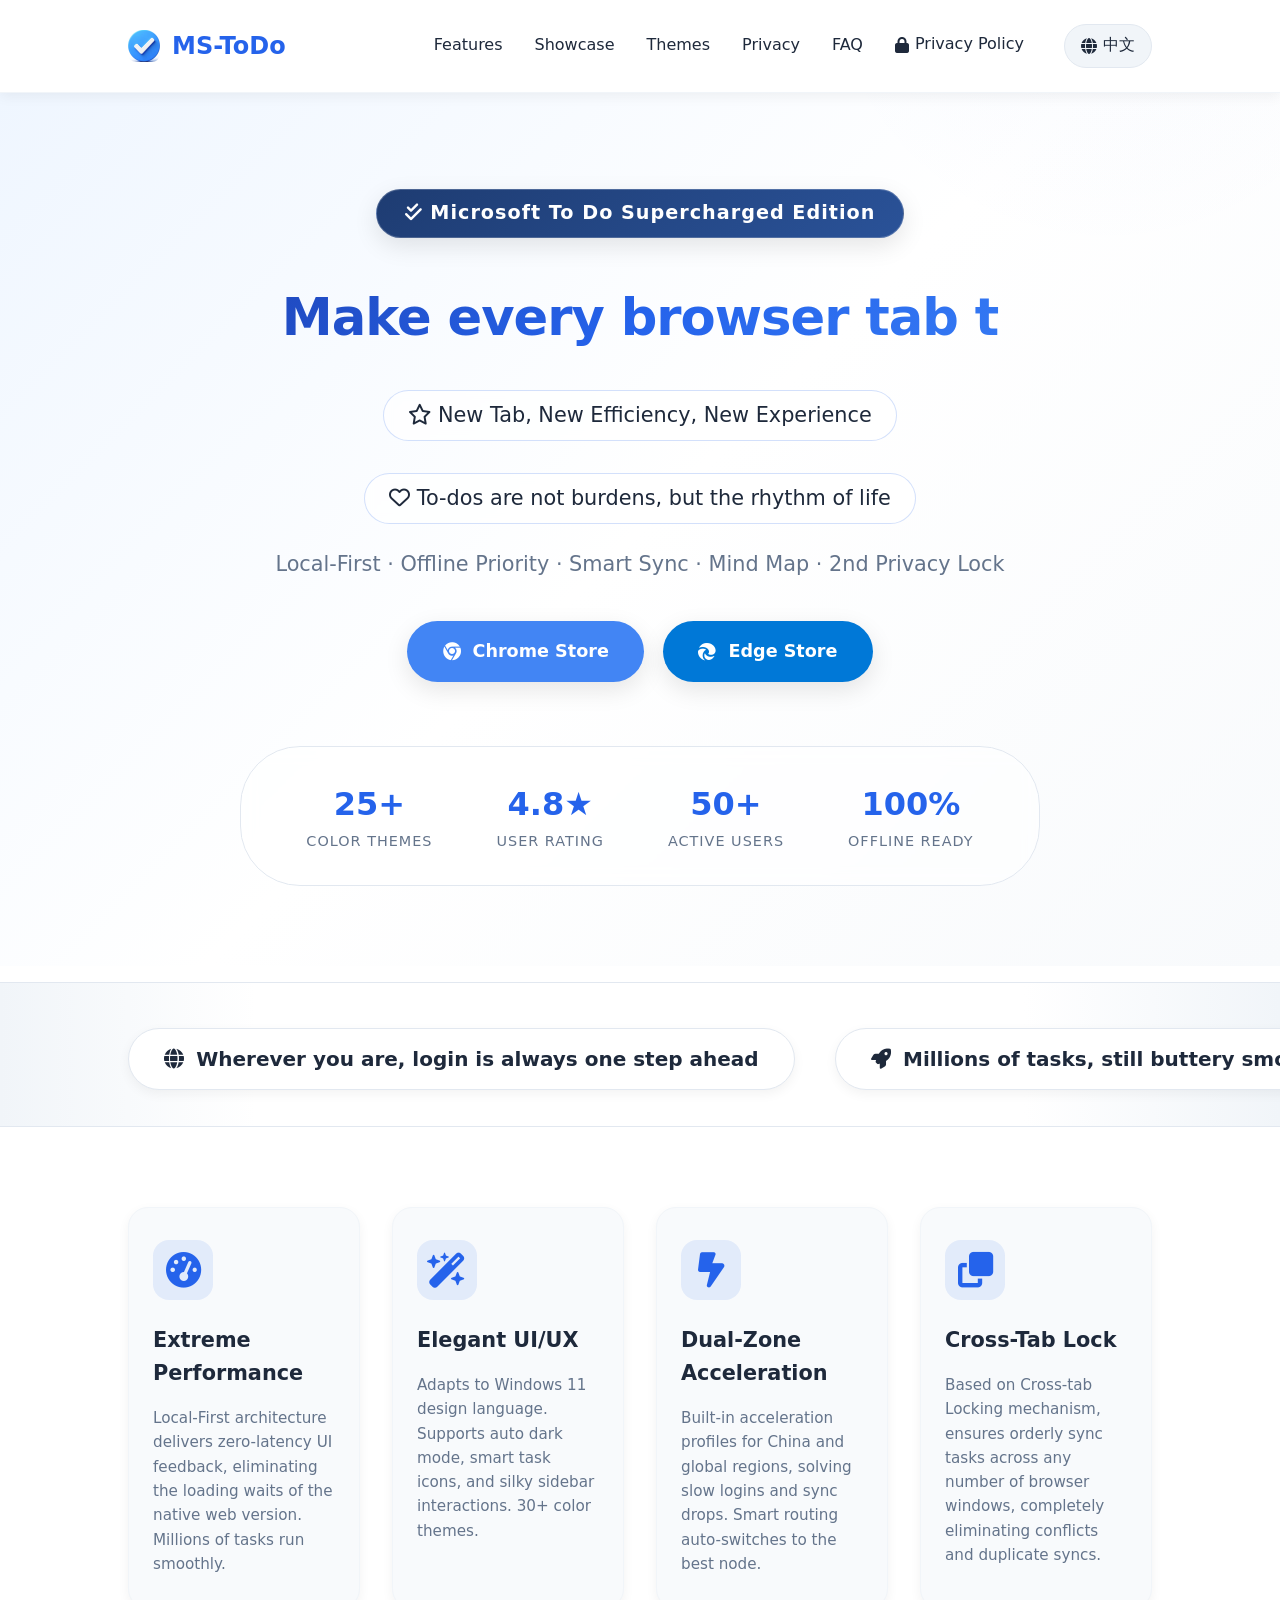
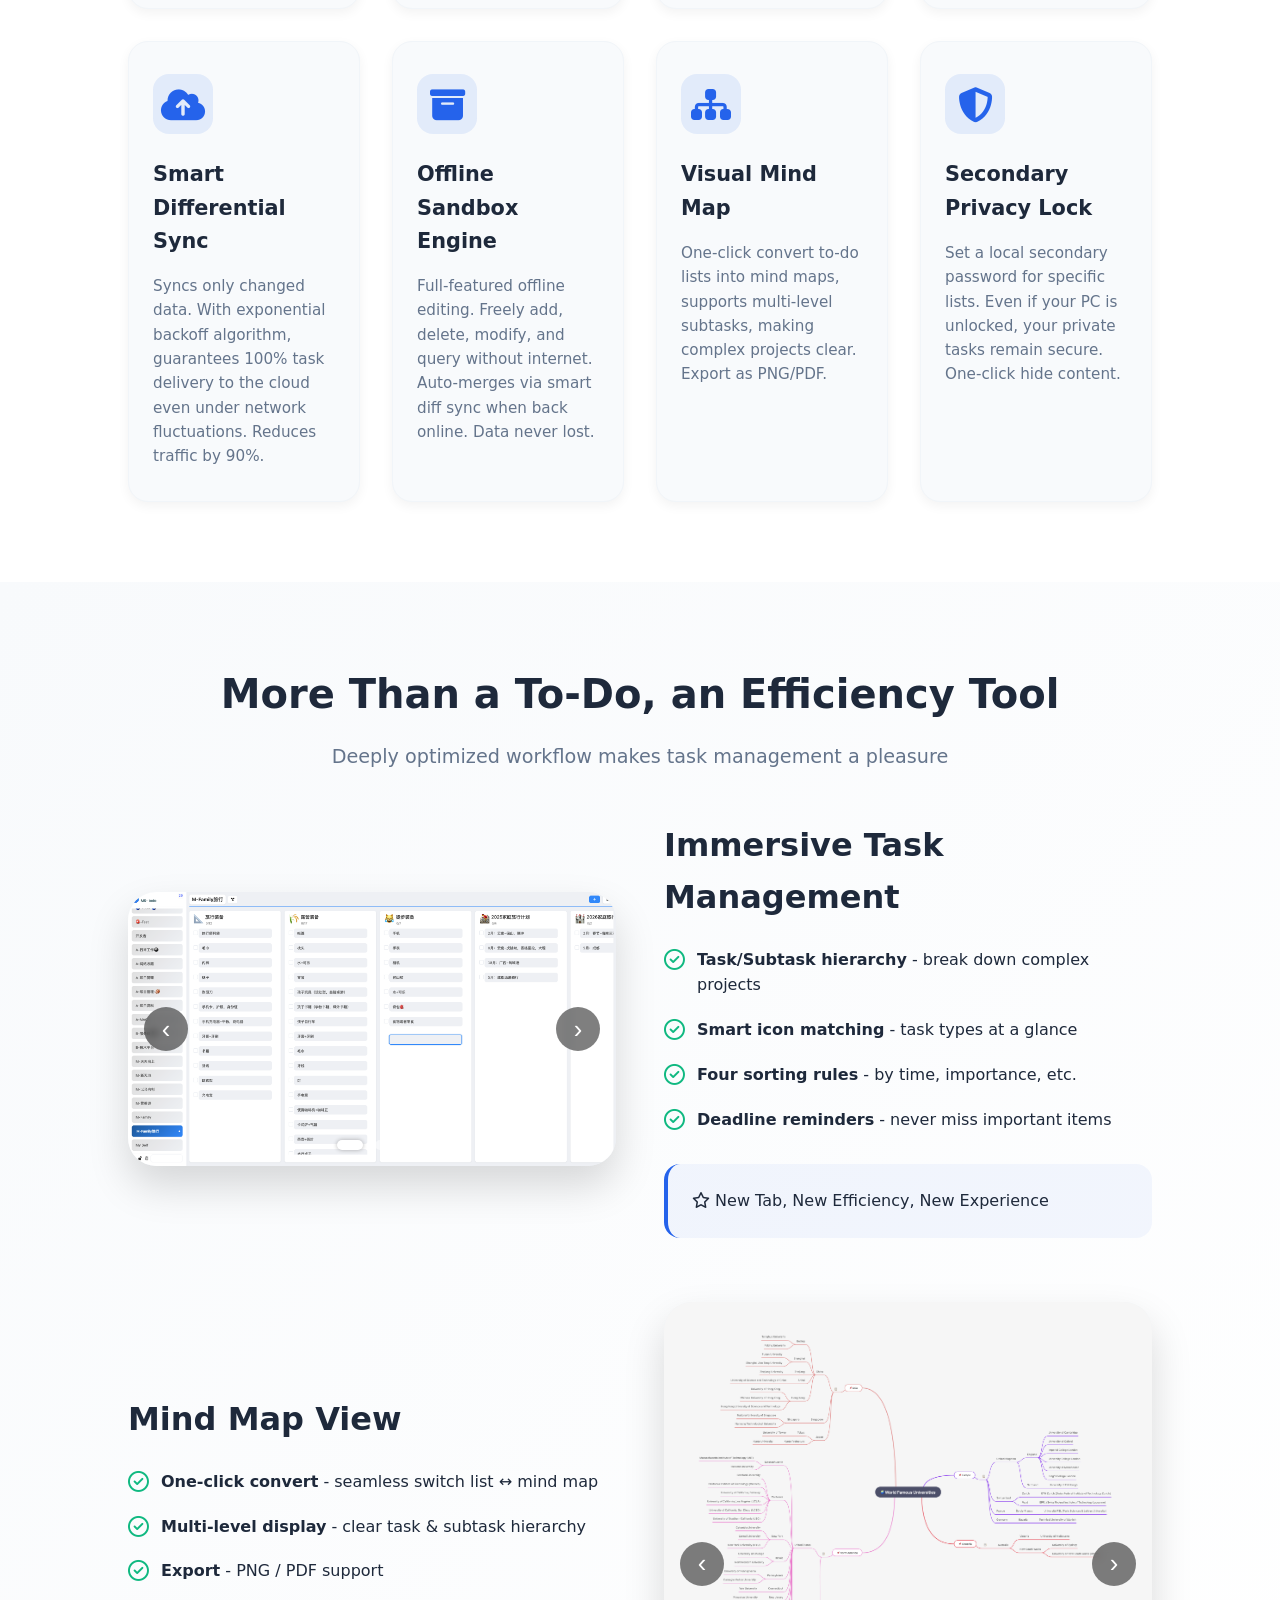
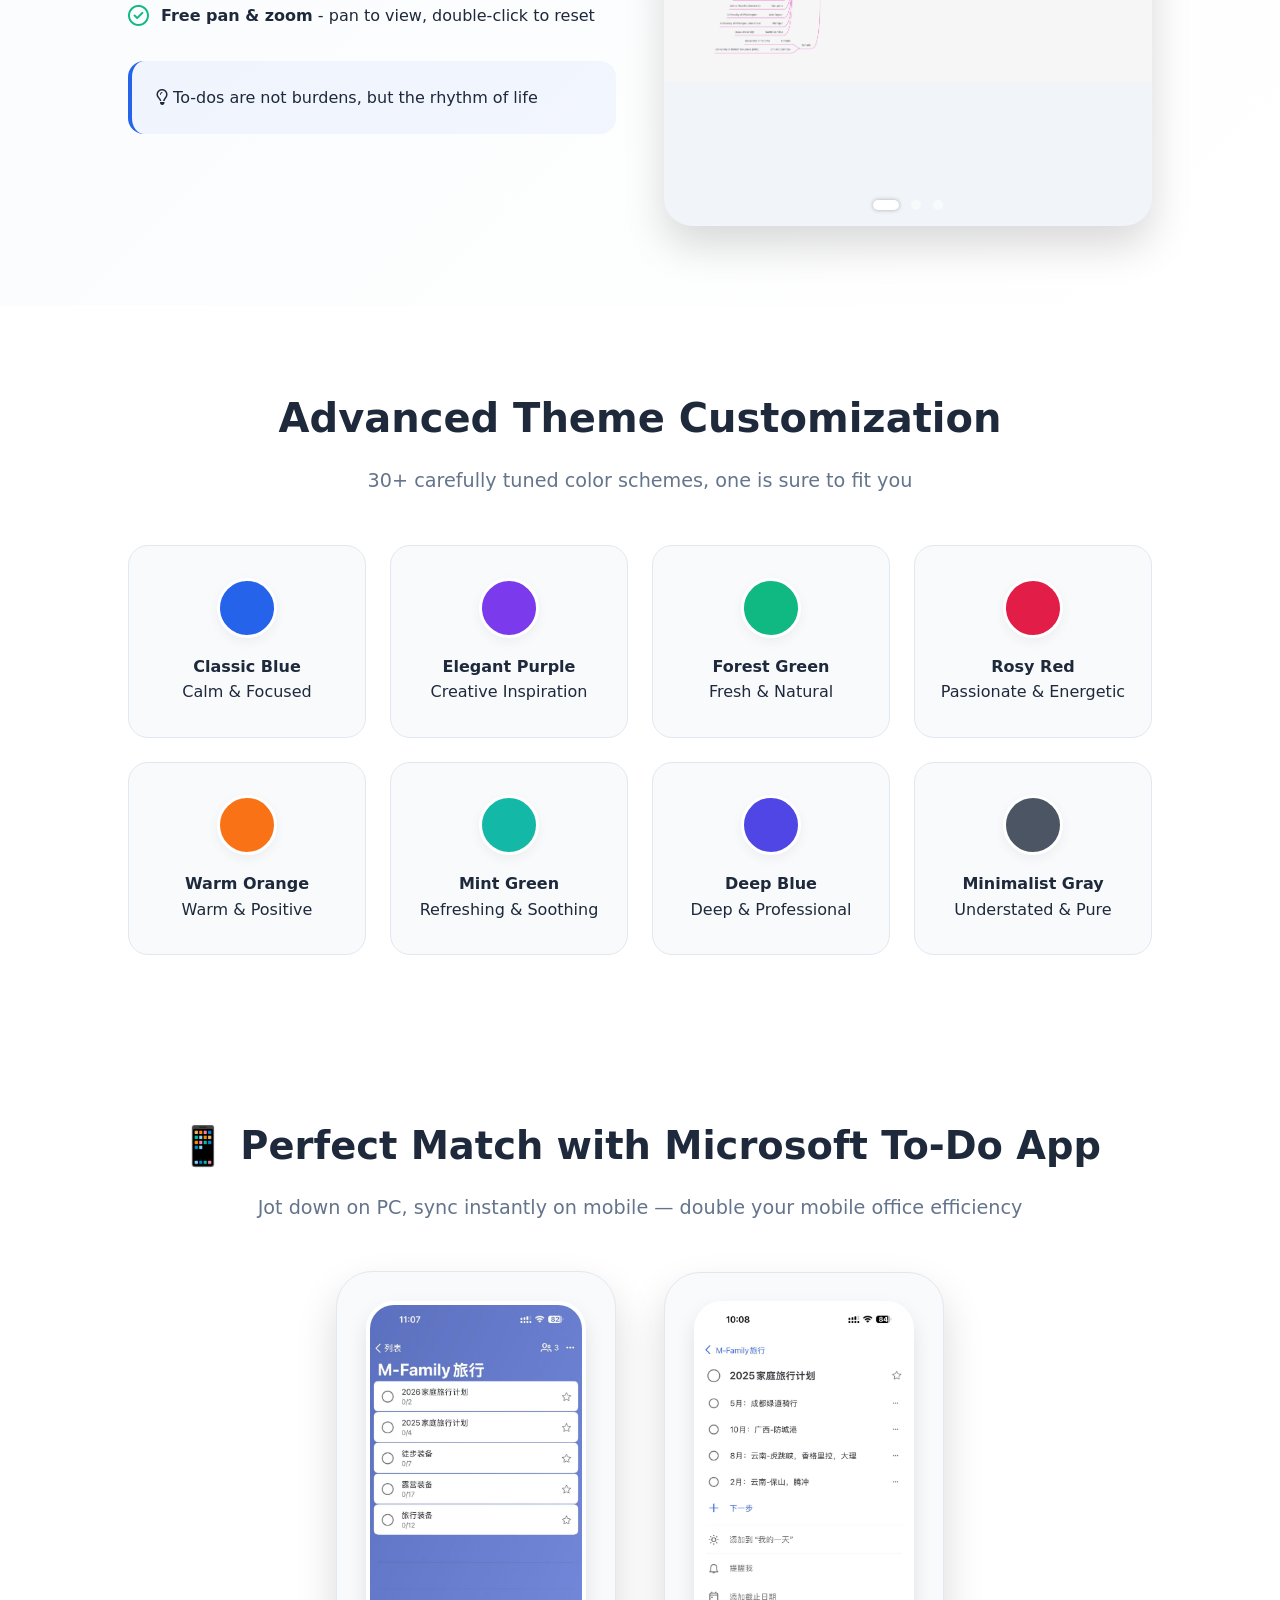
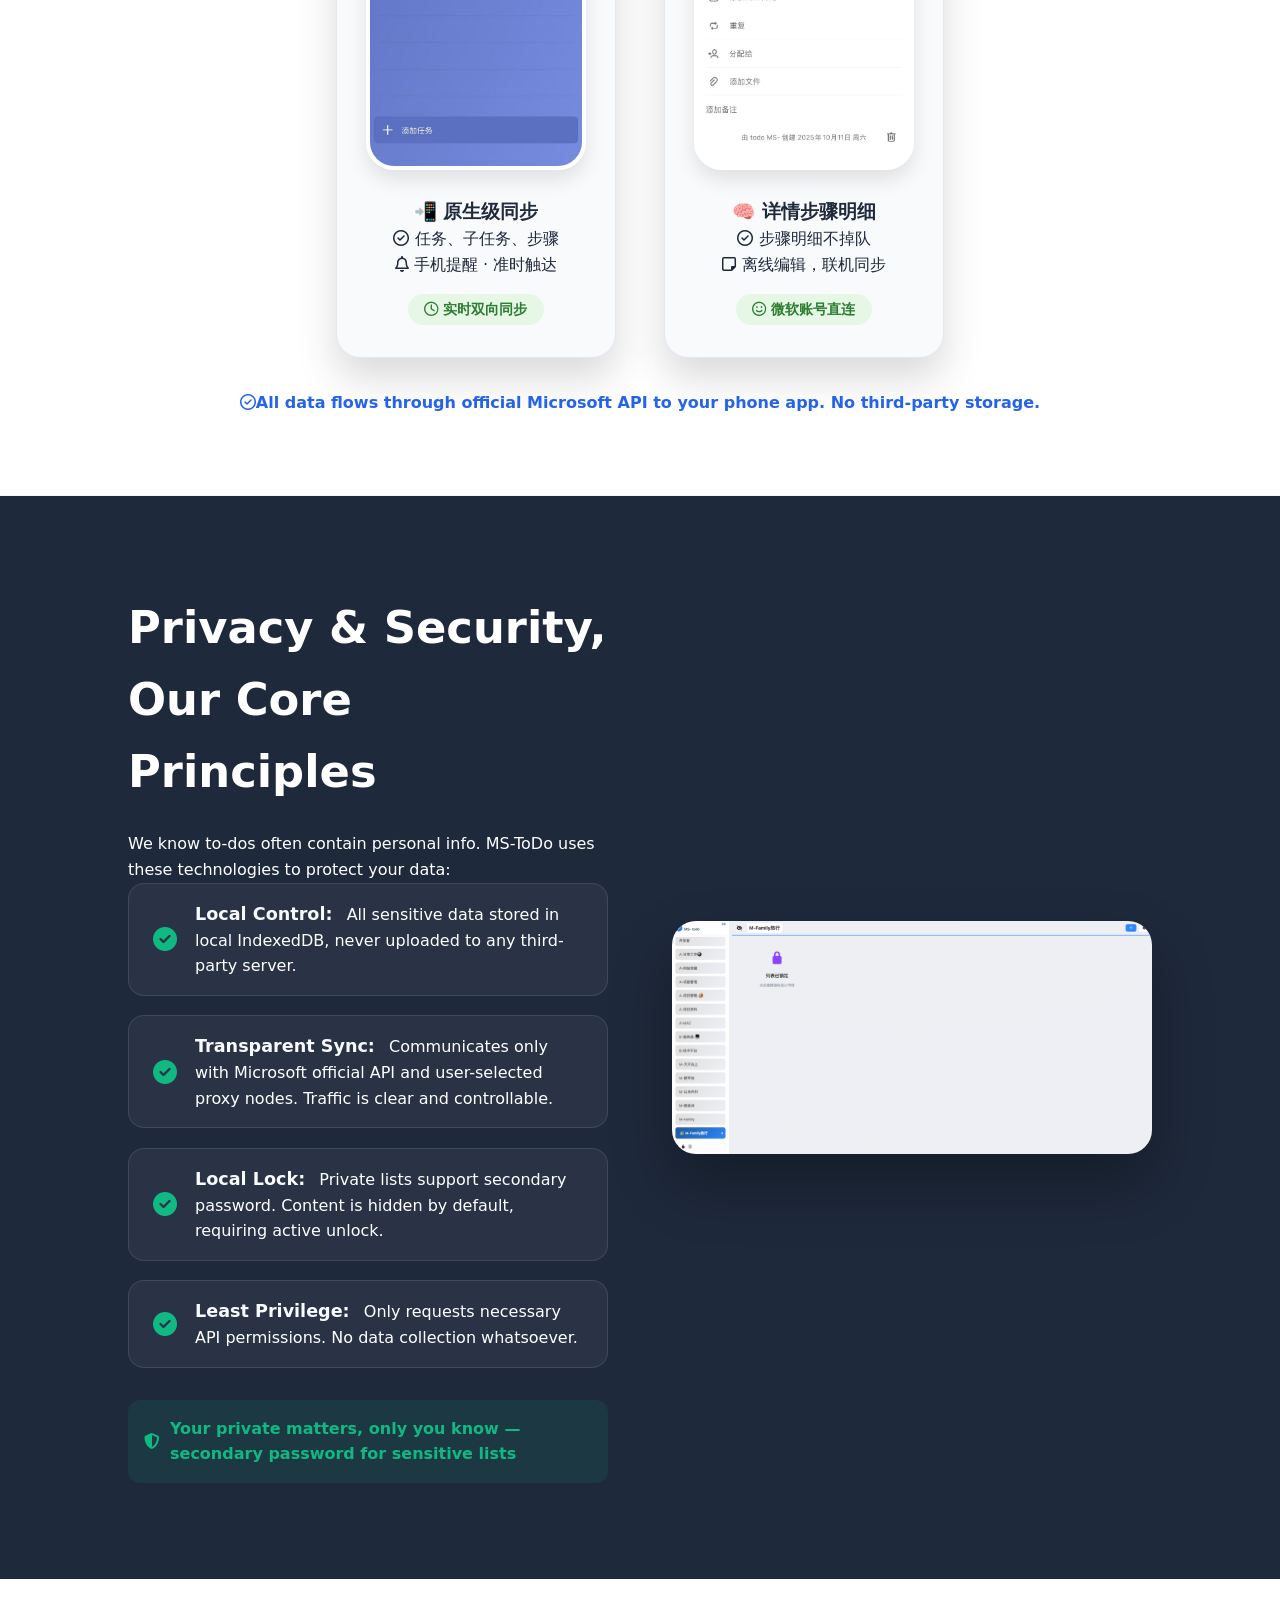
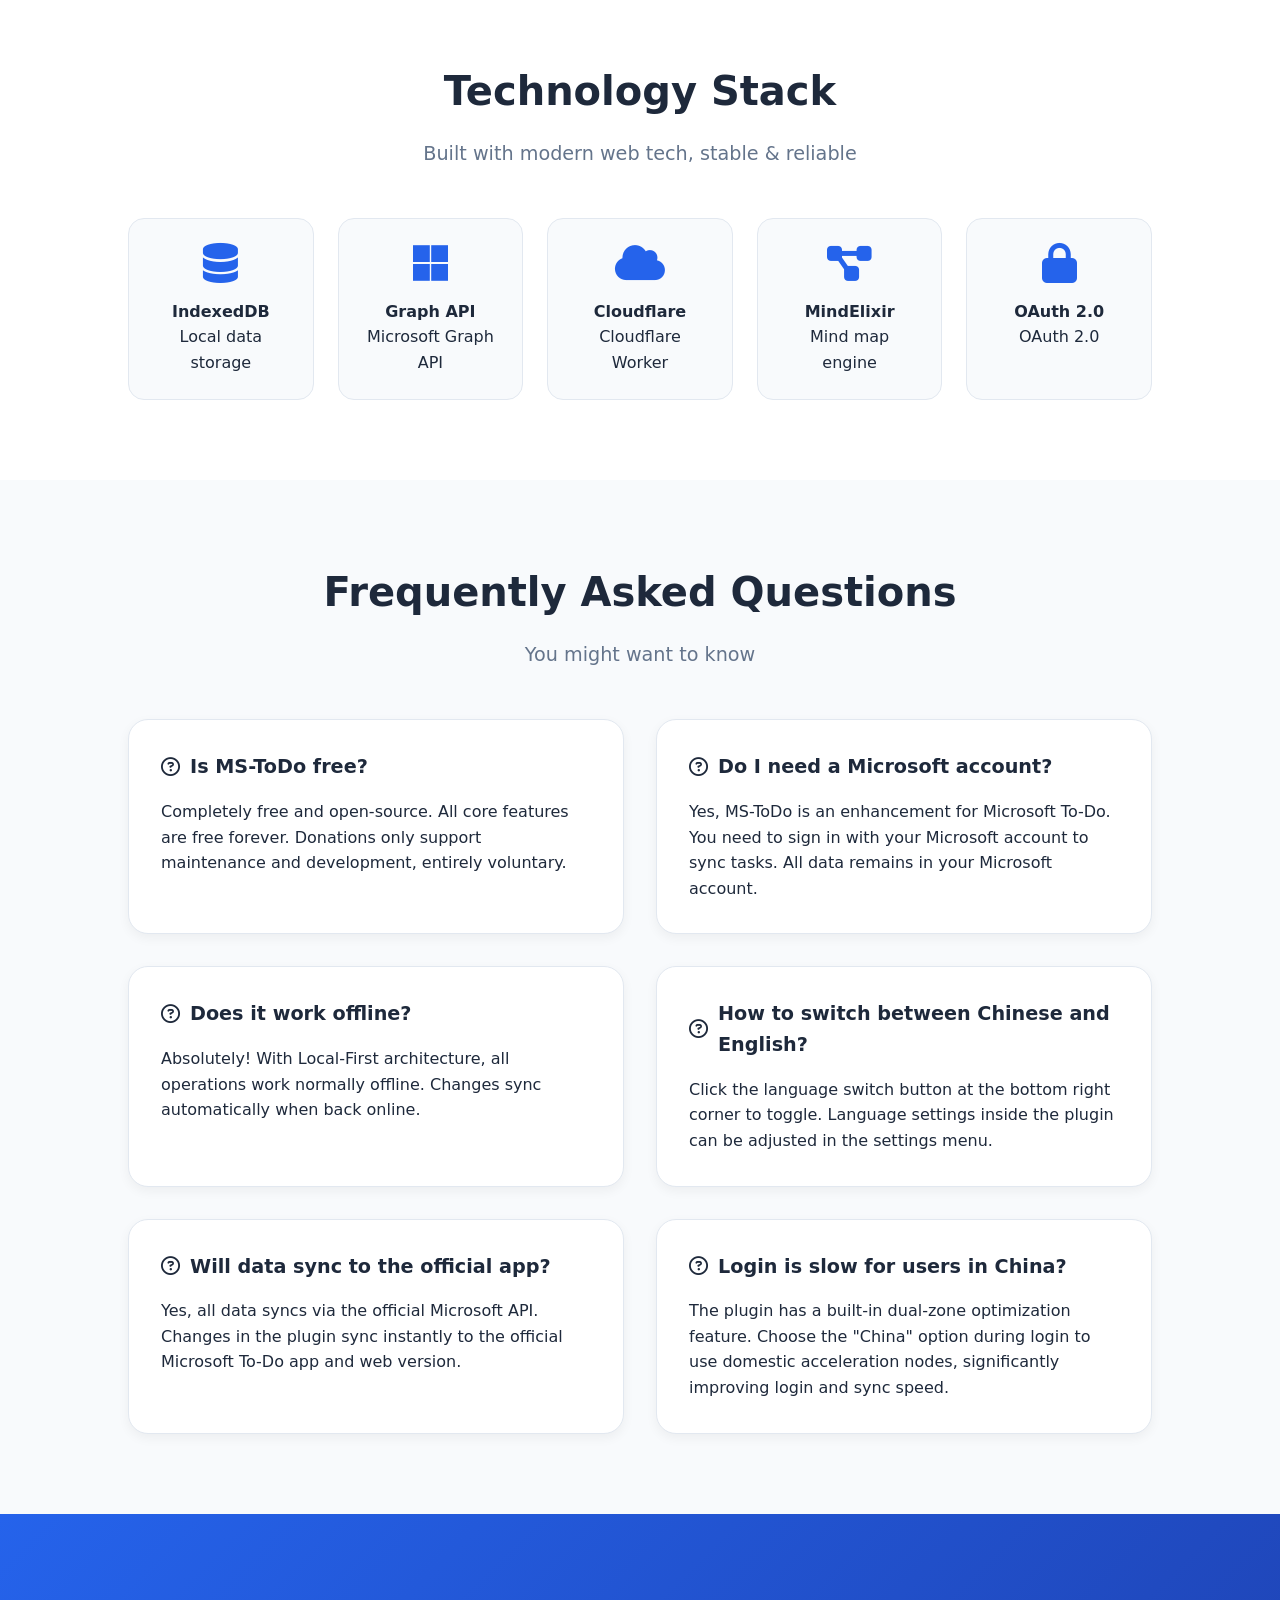
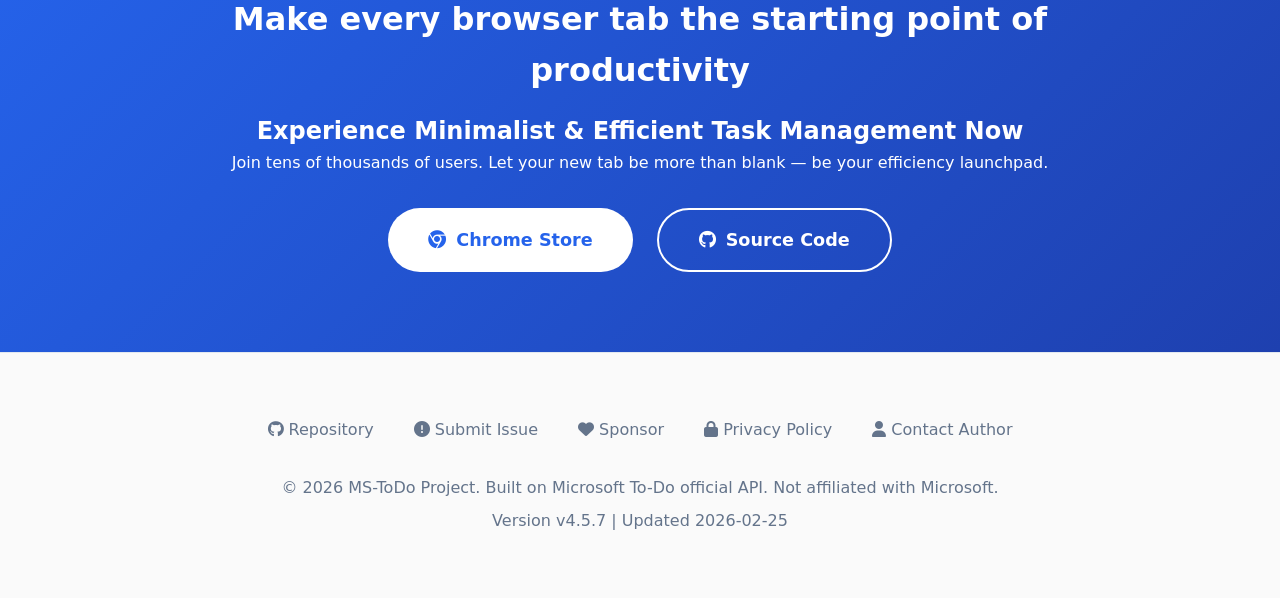
==== index.html @ b00eb1c8 "隐私协议" ====
<!DOCTYPE html>
<html lang="zh-CN">
<head>
    <meta charset="UTF-8">
    <meta name="viewport" content="width=device-width, initial-scale=1.0, user-scalable=yes">
    <title>MS-ToDo 超级增强版 · 移动办公无缝同步</title>
    <meta name="description" content="微软待办官方增强插件，Local-First 架构，完美打通手机App，移动办公效率倍增。支持离线、思维导图、二级隐私锁。">
    <meta name="keywords" content="微软待办, Microsoft To Do, 手机同步, 移动办公, Chrome插件, 离线同步, 思维导图">
    <meta property="og:title" content="MS-ToDo - 微软待办超级增强版">
    <meta property="og:description" content="手机App无缝打通 · 移动办公效率神器 · Local-First">
    <meta property="og:image" content="img/logo/logo.png">
    <meta name="google-adsense-account" content="ca-pub-5532146792919781">
    <script async src="https://pagead2.googlesyndication.com/pagead/js/adsbygoogle.js?client=ca-pub-5532146792919781" crossorigin="anonymous"></script>
    <link rel="icon" type="image/png" href="img/logo/logo.png">
    <link rel="stylesheet" href="css/awesome-6.7.2.css">
    <style>
        /* 完整样式 - 包含所有原有样式 + 轮播样式 */
        * {
            margin: 0;
            padding: 0;
            box-sizing: border-box;
        }

        :root {
            --primary-color: #2563eb;
            --primary-dark: #1d4ed8;
            --chrome-color: #4285f4;
            --edge-color: #0078d7;
            --text-dark: #1e293b;
            --text-light: #64748b;
            --bg-light: #f8fafc;
            --white: #ffffff;
            --accent-green: #10b981;
            --accent-amber: #f59e0b;
            --accent-rose: #e11d48;
            --gray-100: #f1f5f9;
            --gray-200: #e2e8f0;
            --gray-300: #cbd5e1;
            --shadow-sm: 0 4px 12px rgba(0, 0, 0, 0.05);
            --shadow-md: 0 8px 24px rgba(0, 0, 0, 0.1);
            --shadow-lg: 0 20px 40px rgba(0, 0, 0, 0.15);
            --transition: all 0.3s ease;
        }

        body {
            font-family: 'Segoe UI', system-ui, -apple-system, BlinkMacSystemFont, sans-serif;
            line-height: 1.6;
            color: var(--text-dark);
            background: var(--white);
            scroll-behavior: smooth;
            overflow-x: hidden;
        }

        nav {
            display: flex;
            justify-content: space-between;
            align-items: center;
            padding: 1.2rem 10%;
            background: rgba(255, 255, 255, 0.95);
            position: sticky;
            top: 0;
            z-index: 1000;
            backdrop-filter: blur(12px);
            border-bottom: 1px solid var(--gray-100);
            box-shadow: var(--shadow-sm);
        }

        .logo {
            font-size: 1.5rem;
            font-weight: 700;
            color: var(--primary-color);
            display: flex;
            align-items: center;
            gap: 12px;
        }

        .logo a {
            display: flex;
            align-items: center;
            gap: 12px;
            text-decoration: none;
            color: inherit;
        }

        .logo img {
            width: 32px;
            height: 32px;
            border-radius: 8px;
        }

        .nav-links {
            display: flex;
            align-items: center;
            gap: 2rem;
        }

        .nav-links a, .nav-links span {
            text-decoration: none;
            color: var(--text-dark);
            font-weight: 500;
            transition: var(--transition);
            cursor: pointer;
            display: flex;
            align-items: center;
            gap: 6px;
            font-size: 1rem;
            padding: 6px 0;
            border-bottom: 2px solid transparent;
        }

        .nav-links a:hover, .nav-links span:hover {
            color: var(--primary-color);
            border-bottom-color: var(--primary-color);
        }

        .nav-links .btn-sponsor-nav {
            color: var(--accent-rose);
            font-weight: 600;
        }

        .nav-lang {
            display: flex;
            align-items: center;
            gap: 6px;
            background: var(--gray-100);
            padding: 1px 16px;
            border-radius: 40px;
            font-weight: 300;
            cursor: pointer;
            border: 1px solid var(--gray-200);
            transition: var(--transition);
            margin-left: 0.5rem;
            color: var(--text-dark);
        }

        .hero {
            padding: 6rem 10% 5rem;
            text-align: center;
            background: linear-gradient(135deg, #eff6ff 0%, #ffffff 50%, #f8fafc 100%);
            position: relative;
            overflow: hidden;
        }

        .hero::before {
            content: '';
            position: absolute;
            top: -50%;
            right: -10%;
            width: 600px;
            height: 600px;
            background: radial-gradient(circle, rgba(37, 99, 235, 0.03) 0%, transparent 70%);
            border-radius: 50%;
            z-index: 0;
        }

        .hero .version-badge {
            display: inline-block;
            background: linear-gradient(145deg, #1e3c72, #2a5298);
            color: white;
            padding: 8px 28px;
            border-radius: 40px;
            font-size: 1.2rem;
            font-weight: 700;
            margin-bottom: 2rem;
            backdrop-filter: blur(4px);
            border: 1px solid rgba(255, 255, 255, 0.2);
            box-shadow: var(--shadow-md);
            letter-spacing: 1px;
        }

        #dynamic-slogan {
            font-size: 3.2rem;
            font-weight: 800;
            min-height: 6rem;
            margin-bottom: 1.2rem;
            background: linear-gradient(135deg, #1e40af, var(--primary-color), #3b82f6);
            -webkit-background-clip: text;
            -webkit-text-fill-color: transparent;
            background-clip: text;
            letter-spacing: -1px;
            line-height: 1.3;
            display: flex;
            align-items: center;
            justify-content: center;
            gap: 12px;
            flex-wrap: wrap;
        }

        .tagline-row {
            display: flex;
            justify-content: center;
            gap: 2rem;
            margin: 1.5rem 0;
            flex-wrap: wrap;
            position: relative;
            z-index: 1;
        }

        .tagline {
            font-size: 1.3rem;
            color: var(--text-dark);
            background: rgba(255, 255, 255, 0.7);
            padding: 0.5rem 1.5rem;
            border-radius: 40px;
            backdrop-filter: blur(4px);
            border: 1px solid rgba(37, 99, 235, 0.2);
            font-weight: 500;
        }

        .hero .subhead {
            font-size: 1.3rem;
            color: var(--text-light);
            max-width: 800px;
            margin: 0 auto 2rem;
            position: relative;
            z-index: 1;
        }

        .download-container {
            display: flex;
            gap: 1.2rem;
            justify-content: center;
            flex-wrap: wrap;
            margin-top: 2.5rem;
            position: relative;
            z-index: 1;
        }

        .btn-download {
            color: white;
            padding: 1rem 2.2rem;
            border-radius: 50px;
            text-decoration: none;
            font-weight: 600;
            font-size: 1.1rem;
            transition: var(--transition);
            display: flex;
            align-items: center;
            gap: 12px;
            box-shadow: var(--shadow-md);
        }

        .btn-download:hover {
            transform: translateY(-4px);
            box-shadow: var(--shadow-lg);
        }

        .btn-chrome {
            background: var(--chrome-color);
        }

        .btn-edge {
            background: var(--edge-color);
        }

        .stats-bar {
            display: flex;
            justify-content: center;
            gap: 4rem;
            margin-top: 4rem;
            padding: 2rem;
            background: rgba(255, 255, 255, 0.6);
            backdrop-filter: blur(8px);
            border-radius: 60px;
            max-width: 800px;
            margin-left: auto;
            margin-right: auto;
            border: 1px solid var(--gray-200);
        }

        .stat-item {
            text-align: center;
        }

        .stat-number {
            font-size: 2rem;
            font-weight: 700;
            color: var(--primary-color);
        }

        .stat-label {
            color: var(--text-light);
            font-size: 0.9rem;
            text-transform: uppercase;
            letter-spacing: 1px;
        }

        .slogan-waterfall {
            background: linear-gradient(90deg, #f1f5f9 0%, #ffffff 20%, #ffffff 80%, #f1f5f9 100%);
            padding: 2.8rem 10% 2.2rem;
            overflow: hidden;
            border-bottom: 1px solid var(--gray-200);
            border-top: 1px solid var(--gray-200);
            margin-top: 1rem;
        }

        .waterfall-track {
            display: flex;
            gap: 2.5rem;
            width: max-content;
            animation: scrollRightToLeft 28s linear infinite;
        }

        .waterfall-track:hover {
            animation-play-state: paused;
        }

        .waterfall-item {
            display: flex;
            align-items: center;
            gap: 12px;
            background: white;
            padding: 0.9rem 2.2rem;
            border-radius: 60px;
            box-shadow: var(--shadow-sm);
            border: 1px solid var(--gray-200);
            font-size: 1.25rem;
            font-weight: 600;
            white-space: nowrap;
        }

        @keyframes scrollRightToLeft {
            0% {
                transform: translateX(0);
            }
            100% {
                transform: translateX(calc(-50% - 1.25rem));
            }
        }

        /* 轮播图样式 */
        .carousel-container {
            position: relative;
            width: 100%;
            border-radius: 28px;
            overflow: hidden;
            box-shadow: var(--shadow-lg);
            background: #f1f5f9;
        }

        .carousel-slides {
            display: flex;
            transition: transform 0.5s cubic-bezier(0.2, 0.9, 0.4, 1.1);
            width: 100%;
        }

        .carousel-slide {
            flex: 0 0 100%;
            width: 100%;
        }

        .carousel-slide img {
            width: 100%;
            height: auto;
            display: block;
            background: #fff;
        }

        .carousel-btn {
            position: absolute;
            top: 50%;
            transform: translateY(-50%);
            background: rgba(0, 0, 0, 0.5);
            backdrop-filter: blur(4px);
            color: white;
            border: none;
            width: 44px;
            height: 44px;
            border-radius: 60px;
            display: flex;
            align-items: center;
            justify-content: center;
            font-size: 1.6rem;
            cursor: pointer;
            z-index: 10;
            transition: 0.2s;
        }

        .carousel-btn:hover {
            background: var(--primary-color);
        }

        .btn-prev {
            left: 16px;
        }

        .btn-next {
            right: 16px;
        }

        .carousel-dots {
            position: absolute;
            bottom: 16px;
            left: 0;
            right: 0;
            display: flex;
            justify-content: center;
            gap: 12px;
            z-index: 10;
        }

        .dot {
            width: 10px;
            height: 10px;
            background: rgba(255, 255, 255, 0.5);
            border-radius: 50%;
            cursor: pointer;
            transition: 0.2s;
        }

        .dot.active {
            background: var(--primary-color);
            width: 26px;
            border-radius: 12px;
            background: white;
            box-shadow: 0 0 4px rgba(0, 0, 0, 0.3);
        }

        .features {
            padding: 5rem 10%;
            display: grid;
            grid-template-columns: repeat(4, 1fr);
            gap: 2rem;
            background: #fff;
        }

        .feature-card {
            padding: 2rem 1.5rem;
            border-radius: 20px;
            background: var(--bg-light);
            transition: var(--transition);
            border: 1px solid var(--gray-100);
            box-shadow: var(--shadow-sm);
        }

        .feature-card:hover {
            background: white;
            border-color: var(--primary-color);
            transform: translateY(-8px);
            box-shadow: var(--shadow-lg);
        }

        .feature-icon {
            font-size: 2.2rem;
            color: var(--primary-color);
            margin-bottom: 1.5rem;
            background: rgba(37, 99, 235, 0.1);
            width: 60px;
            height: 60px;
            display: flex;
            align-items: center;
            justify-content: center;
            border-radius: 16px;
        }

        .feature-card h3 {
            margin-bottom: 1rem;
            font-size: 1.3rem;
            font-weight: 700;
        }

        .feature-card p {
            color: var(--text-light);
            font-size: 0.95rem;
        }

        .showcase {
            padding: 5rem 10%;
            background: linear-gradient(135deg, #f8fafc 0%, #ffffff 100%);
        }

        .showcase-grid {
            display: grid;
            grid-template-columns: repeat(2, 1fr);
            gap: 3rem;
            align-items: center;
        }

        .showcase-content h3 {
            font-size: 2rem;
            margin-bottom: 1.5rem;
        }

        .showcase-list {
            list-style: none;
        }

        .showcase-list li {
            margin-bottom: 1.2rem;
            display: flex;
            align-items: flex-start;
            gap: 12px;
        }

        .showcase-list i {
            color: var(--accent-green);
            font-size: 1.3rem;
            margin-top: 2px;
        }

        .showcase-quote {
            margin-top: 2rem;
            padding: 1.5rem;
            background: rgba(37, 99, 235, 0.05);
            border-radius: 16px;
            border-left: 4px solid var(--primary-color);
        }

        .theme-showcase {
            padding: 5rem 10%;
            background: var(--white);
        }

        .section-title {
            text-align: center;
            font-size: 2.5rem;
            margin-bottom: 1rem;
        }

        .section-subtitle {
            text-align: center;
            color: var(--text-light);
            max-width: 700px;
            margin: 0 auto 3rem;
            font-size: 1.2rem;
        }

        .theme-grid {
            display: grid;
            grid-template-columns: repeat(4, 1fr);
            gap: 1.5rem;
            margin-top: 3rem;
        }

        .theme-item {
            background: var(--bg-light);
            border-radius: 20px;
            padding: 2rem 1.5rem;
            text-align: center;
            transition: var(--transition);
            border: 1px solid var(--gray-200);
            cursor: pointer;
        }

        .theme-item:hover {
            transform: translateY(-5px);
            box-shadow: var(--shadow-md);
        }

        .theme-color {
            width: 60px;
            height: 60px;
            border-radius: 30px;
            margin: 0 auto 1rem;
            border: 3px solid white;
            box-shadow: var(--shadow-sm);
        }

        .theme-blue { background: #2563eb; }
        .theme-purple { background: #7c3aed; }
        .theme-green { background: #10b981; }
        .theme-rose { background: #e11d48; }
        .theme-orange { background: #f97316; }
        .theme-teal { background: #14b8a6; }
        .theme-indigo { background: #4f46e5; }
        .theme-gray { background: #4b5563; }

        .mobile-showcase {
            padding: 5rem 10%;
            background: #ffffff;
            border-bottom: 1px solid var(--gray-100);
        }

        .mobile-showcase h2 {
            font-size: 2.4rem;
            margin-bottom: 1rem;
            text-align: center;
        }

        .mobile-showcase .sub {
            text-align: center;
            color: var(--text-light);
            margin-bottom: 3rem;
            font-size: 1.2rem;
        }

        .mobile-grid {
            display: flex;
            flex-wrap: wrap;
            justify-content: center;
            gap: 3rem;
            align-items: flex-end;
        }

        .mobile-card {
            background: var(--bg-light);
            border-radius: 36px 36px 24px 24px;
            padding: 1.8rem 1.8rem 2rem;
            box-shadow: var(--shadow-lg);
            width: 280px;
            transition: var(--transition);
            border: 1px solid var(--gray-200);
            text-align: center;
        }

        .mobile-card:hover {
            transform: scale(1.03);
            border-color: var(--primary-color);
        }

        .mobile-card img {
            width: 100%;
            border-radius: 28px;
            box-shadow: 0 10px 20px rgba(0, 0, 0, 0.1);
            border: 4px solid white;
            margin-bottom: 1.2rem;
        }

        .sync-badge {
            background: #e6f7e6;
            color: #2e7d32;
            padding: 4px 16px;
            border-radius: 40px;
            font-weight: 600;
            font-size: 0.9rem;
            display: inline-block;
            margin-top: 1rem;
        }

        .highlight {
            background: var(--text-dark);
            color: white;
            padding: 6rem 10%;
            display: flex;
            align-items: center;
            gap: 4rem;
            flex-wrap: wrap;
        }

        .highlight-content {
            flex: 1;
            min-width: 300px;
        }

        .highlight-content h2 {
            font-size: 2.8rem;
            margin-bottom: 1.5rem;
        }

        .privacy-list {
            list-style: none;
        }

        .privacy-item {
            display: flex;
            align-items: center;
            gap: 18px;
            margin-bottom: 1.2rem;
            background: rgba(255, 255, 255, 0.05);
            padding: 16px 24px;
            border-radius: 16px;
            border: 1px solid rgba(255, 255, 255, 0.1);
            transition: var(--transition);
        }

        .privacy-item:hover {
            background: rgba(255, 255, 255, 0.08);
            transform: translateX(5px);
        }

        .privacy-item i {
            color: var(--accent-green);
            font-size: 1.5rem;
        }

        .privacy-item strong {
            color: #f8fafc;
            font-size: 1.1rem;
            margin-right: 8px;
        }

        .privacy-tagline {
            margin-top: 2rem;
            padding: 1rem;
            background: rgba(16, 185, 129, 0.1);
            border-radius: 12px;
            color: var(--accent-green);
            font-weight: 600;
            display: flex;
            align-items: center;
            gap: 10px;
        }

        .highlight-image {
            flex: 1;
            min-width: 300px;
            border-radius: 24px;
            overflow: hidden;
            box-shadow: 0 30px 60px rgba(0, 0, 0, 0.3);
        }

        .highlight-image img {
            width: 100%;
            height: auto;
            display: block;
        }

        .tech-stack {
            padding: 5rem 10%;
            background: white;
        }

        .tech-grid {
            display: grid;
            grid-template-columns: repeat(5, 1fr);
            gap: 1.5rem;
            margin-top: 3rem;
        }

        .tech-item {
            background: var(--bg-light);
            padding: 1.5rem;
            border-radius: 16px;
            text-align: center;
            border: 1px solid var(--gray-200);
            transition: var(--transition);
        }

        .tech-item:hover {
            transform: translateY(-5px);
            border-color: var(--primary-color);
        }

        .tech-item i {
            font-size: 2.5rem;
            color: var(--primary-color);
            margin-bottom: 1rem;
        }

        .faq {
            padding: 5rem 10%;
            background: var(--bg-light);
        }

        .faq-grid {
            display: grid;
            grid-template-columns: repeat(2, 1fr);
            gap: 2rem;
            margin-top: 3rem;
        }

        .faq-item {
            background: white;
            padding: 2rem;
            border-radius: 20px;
            box-shadow: var(--shadow-sm);
            border: 1px solid var(--gray-200);
            transition: var(--transition);
        }

        .faq-item:hover {
            box-shadow: var(--shadow-md);
            border-color: var(--primary-color);
        }

        .faq-item h4 {
            font-size: 1.2rem;
            margin-bottom: 1rem;
            display: flex;
            align-items: center;
            gap: 10px;
        }

        .cta {
            padding: 5rem 10%;
            text-align: center;
            background: linear-gradient(135deg, var(--primary-color), #1e40af);
            color: white;
        }

        .cta-quote {
            font-size: 2rem;
            font-weight: 600;
            margin-bottom: 1rem;
        }

        .cta-buttons {
            display: flex;
            gap: 1.5rem;
            justify-content: center;
            flex-wrap: wrap;
            margin-top: 2rem;
        }

        .btn-cta {
            background: white;
            color: var(--primary-color);
            padding: 1rem 2.5rem;
            border-radius: 50px;
            text-decoration: none;
            font-weight: 600;
            font-size: 1.1rem;
            transition: var(--transition);
            display: inline-flex;
            align-items: center;
            gap: 10px;
        }

        .btn-cta-outline {
            background: transparent;
            color: white;
            border: 2px solid white;
        }

        .btn-cta-outline:hover {
            background: white;
            color: var(--primary-color);
        }

        .modal-overlay {
            position: fixed;
            top: 0;
            left: 0;
            width: 100%;
            height: 100%;
            background: rgba(0, 0, 0, 0.8);
            display: none;
            align-items: center;
            justify-content: center;
            z-index: 2000;
            backdrop-filter: blur(8px);
        }

        .modal-content {
            background: white;
            padding: 2.5rem;
            border-radius: 32px;
            max-width: 700px;
            width: 90%;
            max-height: 80vh;
            overflow-y: auto;
            position: relative;
        }

        .modal-close {
            position: absolute;
            top: 1.5rem;
            right: 1.5rem;
            font-size: 1.8rem;
            cursor: pointer;
            background: none;
            border: none;
            width: 40px;
            height: 40px;
            border-radius: 50%;
            display: flex;
            align-items: center;
            justify-content: center;
            transition: var(--transition);
        }

        .modal-close:hover {
            background: var(--gray-100);
        }

        .privacy-policy-content {
            margin-top: 1.5rem;
            color: var(--text-dark);
            line-height: 1.8;
        }

        .privacy-policy-content h3 {
            margin: 1.8rem 0 0.8rem;
            color: var(--primary-color);
        }

        .privacy-policy-content h3:first-of-type {
            margin-top: 0;
        }

        .privacy-policy-content p {
            margin-bottom: 1rem;
            color: var(--text-light);
        }

        .privacy-policy-content ul {
            margin-left: 1.5rem;
            margin-bottom: 1rem;
            color: var(--text-light);
        }

        .qr-container {
            display: flex;
            gap: 2.5rem;
            justify-content: center;
            flex-wrap: wrap;
            margin-top: 2rem;
        }

        .qr-item {
            text-align: center;
        }

        .qr-item img {
            width: 140px;
            border-radius: 20px;
        }

        footer {
            padding: 4rem 10%;
            text-align: center;
            border-top: 1px solid var(--gray-200);
            color: var(--text-light);
            background: #fafafa;
        }

        .footer-links {
            margin-bottom: 2rem;
            display: flex;
            justify-content: center;
            gap: 2.5rem;
            flex-wrap: wrap;
        }

        .footer-links a, .footer-links span {
            text-decoration: none;
            color: var(--text-light);
            cursor: pointer;
            transition: var(--transition);
        }

        .footer-links a:hover, .footer-links span:hover {
            color: var(--primary-color);
        }

        @media (max-width: 1200px) {
            .features { grid-template-columns: repeat(2, 1fr); }
            .tech-grid { grid-template-columns: repeat(3, 1fr); }
            .theme-grid { grid-template-columns: repeat(2, 1fr); }
        }

        @media (max-width: 992px) {
            .showcase-grid { grid-template-columns: 1fr; }
            .faq-grid { grid-template-columns: 1fr; }
        }

        @media (max-width: 768px) {
            #dynamic-slogan { font-size: 2.2rem; }
            .features { grid-template-columns: 1fr; }
            .carousel-btn { width: 36px; height: 36px; font-size: 1.2rem; }
        }
    </style>
</head>
<body>
<nav>
    <div class="logo">
        <a href="/">
            <img src="img/logo/logo.png" alt="MS-ToDo Logo">
            MS-ToDo
        </a>
    </div>
    <div class="nav-links">
        <a href="#features" data-i18n="nav-features"><i class="fa-solid fa-star"></i> 功能特性</a>
        <a href="#showcase" data-i18n="nav-showcase"><i class="fa-solid fa-eye"></i> 界面预览</a>
        <a href="#theme" data-i18n="nav-theme"><i class="fa-solid fa-palette"></i> 主题定制</a>
        <a href="#privacy" data-i18n="nav-privacy"><i class="fa-solid fa-shield"></i> 安全隐私</a>
        <a href="#faq" data-i18n="nav-faq"><i class="fa-solid fa-circle-question"></i> FAQ</a>
        <span onclick="togglePrivacyModal(true)"><i class="fa-solid fa-lock"></i> <span data-i18n="nav-privacypolicy">隐私政策</span></span>
<!--        <span class="btn-sponsor-nav" onclick="toggleSponsorModal(true)" data-i18n="nav-sponsor"><i class="fa-solid fa-heart"></i> 资助作者</span>-->
<!--        <a href="https://github.com/cuifuq7/ms-todo" target="_blank"><i class="fa-brands fa-github"></i> GitHub</a>-->
        <div class="nav-lang" onclick="toggleLanguage()">
            <i class="fa-solid fa-globe"></i>
            <span id="lang-btn-text">English</span>
        </div>
    </div>
</nav>

<section class="hero">
    <span class="version-badge" data-i18n="version-badge"><i class="fa-solid fa-check-double"></i> Microsoft To Do 超级增强版</span>
    <div id="dynamic-slogan"></div>
    <div class="tagline-row">
        <span class="tagline"><i class="fa-regular fa-star"></i> <span data-i18n="tagline-simple">新标签页，新效率，新体验，新享受</span></span>
        <span class="tagline"><i class="fa-regular fa-heart"></i> <span data-i18n="tagline-emotional">待办不该是负担，而是生活的节奏</span></span>
    </div>
    <p class="subhead" data-i18n="hero-desc">Local-First · 离线优先 · 智能同步 · 思维导图 · 二级隐私锁</p>
    <div class="download-container">
        <a href="https://chromewebstore.google.com/detail/icmnmeceeheemlmbmolfendmiieabiac?utm_source=item-share-cb" class="btn-download btn-chrome" target="_blank">
            <i class="fa-brands fa-chrome"></i> <span data-i18n="btn-chrome">Chrome 商店</span>
        </a>
        <a href="https://microsoftedge.microsoft.com/addons/detail/mstodo/aoodkfaickihogbaooannechhccggnbp" class="btn-download btn-edge" target="_blank">
            <i class="fa-brands fa-edge"></i> <span data-i18n="btn-edge">Edge 商店</span>
        </a>
    </div>
    <div class="stats-bar">
        <div class="stat-item"><div class="stat-number">25+</div><div class="stat-label" data-i18n="stat-themes">颜色主题</div></div>
        <div class="stat-item"><div class="stat-number">4.8★</div><div class="stat-label" data-i18n="stat-rating">用户评分</div></div>
        <div class="stat-item"><div class="stat-number">50+</div><div class="stat-label" data-i18n="stat-users">活跃用户</div></div>
        <div class="stat-item"><div class="stat-number">100%</div><div class="stat-label" data-i18n="stat-offline">离线可用</div></div>
    </div>
</section>

<section class="slogan-waterfall">
    <div class="waterfall-track">
        <div class="waterfall-item"><i class="fa-solid fa-globe"></i> <span data-i18n="waterfall1">无论身在何处，登录永远快人一步</span></div>
        <div class="waterfall-item"><i class="fa-solid fa-rocket"></i> <span data-i18n="waterfall2">百万级任务，依然丝滑</span></div>
        <div class="waterfall-item"><i class="fa-solid fa-cloud-bolt"></i> <span data-i18n="waterfall3">离线编辑，联网自动同步</span></div>
        <div class="waterfall-item"><i class="fa-solid fa-brain"></i> <span data-i18n="waterfall4">待办变导图，思路更清晰</span></div>
        <div class="waterfall-item"><i class="fa-solid fa-lock"></i> <span data-i18n="waterfall5">二级密码保护敏感列表</span></div>
        <div class="waterfall-item"><i class="fa-solid fa-mobile-screen-button"></i> <span data-i18n="waterfall6">手机App无缝同步</span></div>
        <div class="waterfall-item"><i class="fa-solid fa-globe"></i> <span data-i18n="waterfall1">无论身在何处，登录永远快人一步</span></div>
        <div class="waterfall-item"><i class="fa-solid fa-rocket"></i> <span data-i18n="waterfall2">百万级任务，依然丝滑</span></div>
        <div class="waterfall-item"><i class="fa-solid fa-cloud-bolt"></i> <span data-i18n="waterfall3">离线编辑，联网自动同步</span></div>
        <div class="waterfall-item"><i class="fa-solid fa-brain"></i> <span data-i18n="waterfall4">待办变导图，思路更清晰</span></div>
        <div class="waterfall-item"><i class="fa-solid fa-lock"></i> <span data-i18n="waterfall5">二级密码保护敏感列表</span></div>
        <div class="waterfall-item"><i class="fa-solid fa-mobile-screen-button"></i> <span data-i18n="waterfall6">手机App无缝同步</span></div>
    </div>
</section>

<section class="features" id="features">
    <div class="feature-card"><div class="feature-icon"><i class="fa-solid fa-gauge-high"></i></div><h3 data-i18n="f1-t">极致性能体验</h3><p data-i18n="f1-d">采用 Local-First 架构，UI 操作实现零延迟反馈，彻底告别原生网页版的加载等待感。百万级任务流畅运行。</p></div>
    <div class="feature-card"><div class="feature-icon"><i class="fa-solid fa-wand-magic-sparkles"></i></div><h3 data-i18n="f2-t">优雅 UI 交互</h3><p data-i18n="f2-d">适配 Windows 11 设计语言。支持自动暗黑模式、智能任务图标匹配与丝滑的侧边栏交互。30+ 颜色主题自由切换。</p></div>
    <div class="feature-card"><div class="feature-icon"><i class="fa-solid fa-bolt-lightning"></i></div><h3 data-i18n="f3-t">双区调优加速</h3><p data-i18n="f3-d">内置中国区与国际区加速配置，针对性解决国内环境下登录缓慢与同步断连的顽疾。智能路由，自动切换最优节点。</p></div>
    <div class="feature-card"><div class="feature-icon"><i class="fa-solid fa-clone"></i></div><h3 data-i18n="f4-t">跨标签协同锁</h3><p data-i18n="f4-d">基于 Cross-tab Locking 机制，无论开启多少浏览器窗口，均能确保同步任务有序进行，彻底杜绝冲突与重复同步。</p></div>
    <div class="feature-card"><div class="feature-icon"><i class="fa-solid fa-cloud-arrow-up"></i></div><h3 data-i18n="f5-t">智能差分同步</h3><p data-i18n="f5-d">仅同步变更数据，配合指数重试算法，在网络波动环境下亦能保证任务百分百触达云端。流量消耗降低 90%。</p></div>
    <div class="feature-card"><div class="feature-icon"><i class="fa-solid fa-box-archive"></i></div><h3 data-i18n="f6-t">离线沙箱引擎</h3><p data-i18n="f6-d">支持全功能离线编辑。无网络时自由增删改查，待联网后自动执行智能差分合并同步，数据永不丢失。</p></div>
    <div class="feature-card"><div class="feature-icon"><i class="fa-solid fa-sitemap"></i></div><h3 data-i18n="f7-t">可视化任务导图</h3><p data-i18n="f7-d">一键将待办列表转化为思维导图，支持多级子任务展示，让复杂项目脉络清晰可见。支持导出为 PNG/PDF。</p></div>
    <div class="feature-card"><div class="feature-icon"><i class="fa-solid fa-shield-halved"></i></div><h3 data-i18n="f8-t">Secondary 隐私锁</h3><p data-i18n="f8-d">支持为特定列表设置本地二级密码。即使电脑处于解锁状态，你的私密任务依然固若金汤。内容一键隐藏。</p></div>
</section>

<section class="showcase" id="showcase">
    <h2 class="section-title" data-i18n="showcase-title">不止于待办，更是效率利器</h2>
    <p class="section-subtitle" data-i18n="showcase-subtitle">深度优化的工作流，让任务管理成为一种享受</p>
    <div class="showcase-grid">
        <div class="carousel-container" id="carousel1">
            <div class="carousel-slides" id="slides1">
                <div class="carousel-slide"><img src="img/page/family-pc.png" alt="MS-ToDo 主界面"></div>
                <div class="carousel-slide"><img src="img/page/Universities-list-zh.png" alt="MS-ToDo 待办列表中文"></div>
                <div class="carousel-slide"><img src="img/page/Universities-list-en.png" alt="MS-ToDo 待办列表英文"></div>
            </div>
            <button class="carousel-btn btn-prev" onclick="prevSlide('carousel1')">‹</button>
            <button class="carousel-btn btn-next" onclick="nextSlide('carousel1')">›</button>
            <div class="carousel-dots" id="dots1"></div>
        </div>
        <div class="showcase-content">
            <h3 data-i18n="showcase-1-title">沉浸式任务管理</h3>
            <ul class="showcase-list">
                <li><i class="fa-regular fa-circle-check"></i><div><strong data-i18n="showcase-1-1">任务/子任务二级结构</strong><span data-i18n="showcase-1-1-d"> - 复杂项目轻松拆解</span></div></li>
                <li><i class="fa-regular fa-circle-check"></i><div><strong data-i18n="showcase-1-2">智能图标匹配</strong><span data-i18n="showcase-1-2-d"> - 任务类型一目了然</span></div></li>
                <li><i class="fa-regular fa-circle-check"></i><div><strong data-i18n="showcase-1-3">四种排序规则</strong><span data-i18n="showcase-1-3-d"> - 按时间、重要性灵活组织</span></div></li>
                <li><i class="fa-regular fa-circle-check"></i><div><strong data-i18n="showcase-1-4">截止日期提醒</strong><span data-i18n="showcase-1-4-d"> - 不错过任何重要事项</span></div></li>
            </ul>
            <div class="showcase-quote"><i class="fa-regular fa-star"></i> <span data-i18n="showcase-quote-1">新标签页，新效率，新体验，新享受</span></div>
        </div>
    </div>
    <div class="showcase-grid" style="margin-top: 4rem;">
        <div class="showcase-content">
            <h3 data-i18n="showcase-2-title">思维导图视图</h3>
            <ul class="showcase-list">
                <li><i class="fa-regular fa-circle-check"></i><div><strong data-i18n="showcase-2-1">一键转换</strong><span data-i18n="showcase-2-1-d"> - 列表 ↔ 思维导图无缝切换</span></div></li>
                <li><i class="fa-regular fa-circle-check"></i><div><strong data-i18n="showcase-2-2">多级展示</strong><span data-i18n="showcase-2-2-d"> - 任务与子任务层级清晰</span></div></li>
                <li><i class="fa-regular fa-circle-check"></i><div><strong data-i18n="showcase-2-3">导出功能</strong><span data-i18n="showcase-2-3-d"> - 支持 PNG / PDF 导出</span></div></li>
                <li><i class="fa-regular fa-circle-check"></i><div><strong data-i18n="showcase-2-4">自由拖拽</strong><span data-i18n="showcase-2-4-d"> - 平移查看，双击复位</span></div></li>
            </ul>
            <div class="showcase-quote"><i class="fa-regular fa-lightbulb"></i> <span data-i18n="showcase-quote-2">待办不该是负担，而是生活的节奏</span></div>
        </div>
        <div class="carousel-container" id="carousel2">
            <div class="carousel-slides" id="slides2">
                <div class="carousel-slide"><img src="img/page/Universities-mind-en.png" alt="MS-ToDo 思维导图英文"></div>
                <div class="carousel-slide"><img src="img/page/Universities-mind-zh.png" alt="MS-ToDo 思维导图中文"></div>
                <div class="carousel-slide"><img src="img/page/family-pc-mind.png" alt="MS-ToDo 思维导图总览"></div>
            </div>
            <button class="carousel-btn btn-prev" onclick="prevSlide('carousel2')">‹</button>
            <button class="carousel-btn btn-next" onclick="nextSlide('carousel2')">›</button>
            <div class="carousel-dots" id="dots2"></div>
        </div>
    </div>
</section>

<section class="theme-showcase" id="theme">
    <h2 class="section-title" data-i18n="theme-title">高级主题颜色定制</h2>
    <p class="section-subtitle" data-i18n="theme-subtitle">30+ 精心调校的色彩方案，总有一款适合你</p>
    <div class="theme-grid">
        <div class="theme-item"><div class="theme-color theme-blue"></div><h4 data-i18n="theme-blue-title">经典蓝</h4><p data-i18n="theme-blue-desc">沉稳专注</p></div>
        <div class="theme-item"><div class="theme-color theme-purple"></div><h4 data-i18n="theme-purple-title">优雅紫</h4><p data-i18n="theme-purple-desc">创意灵感</p></div>
        <div class="theme-item"><div class="theme-color theme-green"></div><h4 data-i18n="theme-green-title">森林绿</h4><p data-i18n="theme-green-desc">清新自然</p></div>
        <div class="theme-item"><div class="theme-color theme-rose"></div><h4 data-i18n="theme-rose-title">玫瑰红</h4><p data-i18n="theme-rose-desc">热情活力</p></div>
        <div class="theme-item"><div class="theme-color theme-orange"></div><h4 data-i18n="theme-orange-title">暖阳橙</h4><p data-i18n="theme-orange-desc">温暖积极</p></div>
        <div class="theme-item"><div class="theme-color theme-teal"></div><h4 data-i18n="theme-teal-title">薄荷绿</h4><p data-i18n="theme-teal-desc">清爽治愈</p></div>
        <div class="theme-item"><div class="theme-color theme-indigo"></div><h4 data-i18n="theme-indigo-title">深海蓝</h4><p data-i18n="theme-indigo-desc">深邃专业</p></div>
        <div class="theme-item"><div class="theme-color theme-gray"></div><h4 data-i18n="theme-gray-title">极简灰</h4><p data-i18n="theme-gray-desc">低调纯粹</p></div>
    </div>
</section>

<section class="mobile-showcase" id="mobile">
    <h2 data-i18n="mobile-title">📱 与微软待办App · 天生一对</h2>
    <div class="sub" data-i18n="mobile-sub">电脑上随手记，手机端实时同步，移动办公效率倍增</div>
    <div class="mobile-grid">
        <div class="mobile-card"><img src="img/page/family-app.png" alt="手机截图1"><h3>📲 原生级同步</h3><p><i class="fa-regular fa-circle-check"></i> 任务、子任务、步骤</p><p><i class="fa-regular fa-bell"></i> 手机提醒 · 准时触达</p><span class="sync-badge"><i class="fa-regular fa-clock"></i> 实时双向同步</span></div>
        <div class="mobile-card"><img src="img/page/family-app2.jpg" alt="手机截图2"><h3>🧠 详情步骤明细</h3><p><i class="fa-regular fa-circle-check"></i> 步骤明细不掉队</p><p><i class="fa-regular fa-sticky-note"></i> 离线编辑，联机同步</p><span class="sync-badge"><i class="fa-regular fa-face-smile"></i> 微软账号直连</span></div>
    </div>
    <p style="text-align:center; margin-top:2rem; color: var(--primary-color);"><i class="fa-regular fa-circle-check"></i><strong data-i18n="mobile-footnote">所有数据均通过微软官方API与手机App无缝打通，无第三方存储</strong></p>
</section>

<section class="highlight" id="privacy">
    <div class="highlight-content">
        <h2 data-i18n="p-title">隐私与安全，我们的核心原则</h2>
        <p class="desc" data-i18n="p-desc">我们深知待办事项往往包含个人敏感信息。MS-ToDo 采用以下技术保障您的数据安全：</p>
        <div class="privacy-list">
            <div class="privacy-item"><i class="fa-solid fa-circle-check"></i><div><strong data-i18n="p1-t">数据自主控制：</strong><span data-i18n="p1-d">所有敏感数据存储在本地 IndexedDB，不上传任何第三方服务器存储。</span></div></div>
            <div class="privacy-item"><i class="fa-solid fa-circle-check"></i><div><strong data-i18n="p2-t">透明同步流向：</strong><span data-i18n="p2-d">仅与微软官方 API 和用户自选的代理节点通信，流量清晰可控。</span></div></div>
            <div class="privacy-item"><i class="fa-solid fa-circle-check"></i><div><strong data-i18n="p3-t">本地锁保护：</strong><span data-i18n="p3-d">私密列表支持二级密码访问，内容默认隐藏，需主动解锁查看。</span></div></div>
            <div class="privacy-item"><i class="fa-solid fa-circle-check"></i><div><strong data-i18n="p4-t">最小权限原则：</strong><span data-i18n="p4-d">仅申请必要的 API 权限，无任何数据收集行为。</span></div></div>
        </div>
        <div class="privacy-tagline"><i class="fa-solid fa-shield-halved"></i> <span data-i18n="privacy-tagline">你的私事，只有你知道 —— 二级密码保护敏感列表</span></div>
    </div>
    <div class="highlight-image"><img src="img/page/Privacy-Lock.png" alt="隐私锁功能"></div>
</section>

<section class="tech-stack">
    <h2 class="section-title" data-i18n="tech-title">技术架构</h2>
    <p class="section-subtitle" data-i18n="tech-subtitle">现代 Web 技术打造，稳定可靠</p>
    <div class="tech-grid">
        <div class="tech-item"><i class="fa-solid fa-database"></i><h4>IndexedDB</h4><p data-i18n="tech-1">本地数据存储</p></div>
        <div class="tech-item"><i class="fa-brands fa-microsoft"></i><h4>Graph API</h4><p data-i18n="tech-2">微软官方接口</p></div>
        <div class="tech-item"><i class="fa-solid fa-cloud"></i><h4>Cloudflare</h4><p data-i18n="tech-3">Worker 代理</p></div>
        <div class="tech-item"><i class="fa-solid fa-diagram-project"></i><h4>MindElixir</h4><p data-i18n="tech-4">思维导图引擎</p></div>
        <div class="tech-item"><i class="fa-solid fa-lock"></i><h4>OAuth 2.0</h4><p data-i18n="tech-5">安全认证</p></div>
    </div>
</section>

<section class="faq" id="faq">
    <h2 class="section-title" data-i18n="faq-title">常见问题</h2>
    <p class="section-subtitle" data-i18n="faq-subtitle">你可能想了解的</p>
    <div class="faq-grid">
        <div class="faq-item"><h4><i class="fa-regular fa-circle-question"></i> <span data-i18n="faq1-q">MS-ToDo 是免费的吗？</span></h4><p data-i18n="faq1-a">完全免费开源，所有核心功能均可永久免费使用。打赏仅用于支持作者维护域名和持续开发，完全自愿。</p></div>
        <div class="faq-item"><h4><i class="fa-regular fa-circle-question"></i> <span data-i18n="faq2-q">需要注册微软账号吗？</span></h4><p data-i18n="faq2-a">是的，MS-ToDo 是微软待办的增强插件，需要登录微软账号同步您的任务数据。所有数据仍归属于您的微软账户。</p></div>
        <div class="faq-item"><h4><i class="fa-regular fa-circle-question"></i> <span data-i18n="faq3-q">离线时能正常使用吗？</span></h4><p data-i18n="faq3-a">完全可以！MS-ToDo 采用 Local-First 架构，离线时所有操作（增删改查）均正常工作，联网后自动同步到云端。</p></div>
        <div class="faq-item"><h4><i class="fa-regular fa-circle-question"></i> <span data-i18n="faq4-q">如何切换中英文？</span></h4><p data-i18n="faq4-a">点击页面右下角的语言切换按钮即可在中文和英文之间切换。插件内的语言设置可在设置菜单中调整。</p></div>
        <div class="faq-item"><h4><i class="fa-regular fa-circle-question"></i> <span data-i18n="faq5-q">数据会同步到官方 App 吗？</span></h4><p data-i18n="faq5-a">是的，所有数据通过微软官方 API 同步，您在插件中的操作会实时同步到微软待办官方 App 和网页版。</p></div>
        <div class="faq-item"><h4><i class="fa-regular fa-circle-question"></i> <span data-i18n="faq6-q">国内用户登录慢怎么办？</span></h4><p data-i18n="faq6-a">插件内置双区调优功能，登录时选择「中国版」即可使用国内加速节点，显著提升登录和同步速度。</p></div>
    </div>
</section>

<section class="cta">
    <div class="cta-quote" data-i18n="cta-quote">让每一次浏览器打开，都成为 productivity 的起点</div>
    <h2 data-i18n="cta-title">立即体验极简高效的待办管理</h2>
    <p data-i18n="cta-desc">加入上万名用户，让新标签页不只是空白，而是你的效率起点</p>
    <div class="cta-buttons">
        <a href="https://chromewebstore.google.com/detail/icmnmeceeheemlmbmolfendmiieabiac?utm_source=item-share-cb" class="btn-cta" target="_blank"><i class="fa-brands fa-chrome"></i> <span data-i18n="btn-chrome">Chrome 商店</span></a>
        <a href="https://github.com/cuifuq7/ms-todo" class="btn-cta btn-cta-outline" target="_blank"><i class="fa-brands fa-github"></i> <span data-i18n="btn-github-source">查看源码</span></a>
    </div>
</section>

<div class="modal-overlay" id="privacyModal" onclick="if(event.target == this) togglePrivacyModal(false)">
    <div class="modal-content">
        <button class="modal-close" onclick="togglePrivacyModal(false)">&times;</button>
        <h2 style="margin-bottom: 0.5rem;" data-i18n="privacy-title">隐私政策</h2>
        <p style="color: var(--text-light); font-size: 0.9rem; border-bottom: 1px solid var(--gray-200); padding-bottom: 1rem;" data-i18n="privacy-updated">最后更新：2026年3月19日</p>
        <div class="privacy-policy-content" id="privacy-policy-text">
            <!-- 完整隐私政策内容会通过JS动态填充，保留完整内容 -->
        </div>
    </div>
</div>

<div class="modal-overlay" id="sponsorModal" onclick="if(event.target == this) toggleSponsorModal(false)">
    <div class="modal-content">
        <button class="modal-close" onclick="toggleSponsorModal(false)">&times;</button>
        <h2 style="margin-bottom: 1rem;" data-i18n="s-title">资助作者</h2>
        <p style="color: var(--text-light); font-size: 1rem; margin-bottom: 2rem;" data-i18n="s-desc">如果你觉得 MS-ToDo 提升了你的效率，欢迎请作者喝杯咖啡 ☕️ 所有打赏将用于域名维护和持续开发。</p>
        <div class="qr-container">
            <div class="qr-item"><img src="img/pay/wechat-qrcode.png" alt="微信支付"><p style="color:#07c160"><i class="fa-brands fa-weixin"></i> WeChat Pay</p></div>
            <div class="qr-item"><img src="img/pay/alipay-qrcode.png" alt="支付宝"><p style="color:#1677ff"><i class="fa-solid fa-wallet"></i> Alipay</p></div>
            <div class="qr-item"><img src="img/pay/PayPal-qrcode.png" alt="PayPal"><p style="color:#003087"><i class="fa-brands fa-paypal"></i> PayPal</p></div>
        </div>
        <p style="margin-top: 2rem; color: var(--text-light); font-size: 0.9rem;" data-i18n="s-footer">感谢每一位支持者的付出 🙏</p>
    </div>
</div>

<footer>
    <div class="footer-links">
        <a href="https://github.com/cuifuq7/ms-todo" target="_blank"><i class="fa-brands fa-github"></i> <span data-i18n="footer-repo">代码仓库</span></a>
        <a href="https://github.com/cuifuq7/ms-todo/issues" target="_blank"><i class="fa-solid fa-circle-exclamation"></i> <span data-i18n="footer-issue">提交 Issue</span></a>
        <span onclick="toggleSponsorModal(true)"><i class="fa-solid fa-heart"></i> <span data-i18n="nav-sponsor">资助作者</span></span>
        <span onclick="togglePrivacyModal(true)"><i class="fa-solid fa-lock"></i> <span data-i18n="footer-privacy">隐私政策</span></span>
        <a href="https://github.com/cuifuq7" target="_blank"><i class="fa-solid fa-user"></i> <span data-i18n="footer-contact">联系作者</span></a>
    </div>
    <p class="footer-copyright">&copy; 2026 MS-ToDo Project. <span data-i18n="footer-copy">基于 Microsoft To Do 官方 API 构建，与微软公司无附属关系。</span></p>
    <p class="footer-copyright" style="margin-top: 0.5rem;" data-i18n="footer-version">当前版本 v4.5.7 | 更新于 2026-02-25</p>
</footer>

<script>
    // 完整i18n对象
    const i18n = {
        'zh': {
            'nav-features': '功能特性', 'nav-showcase': '界面预览', 'nav-theme': '主题定制', 'nav-privacy': '安全隐私', 'nav-faq': 'FAQ', 'nav-sponsor': '资助作者', 'nav-privacypolicy': '隐私政策',
            'tagline-simple': '新标签页，新效率，新体验，新享受', 'tagline-emotional': '待办不该是负担，而是生活的节奏', 'hero-desc': 'Local-First · 离线优先 · 智能同步 · 思维导图 · 二级隐私锁',
            'btn-chrome': 'Chrome 商店', 'btn-edge': 'Edge 商店', 'btn-github-source': '查看源码', 'stat-themes': '颜色主题', 'stat-rating': '用户评分', 'stat-users': '活跃用户', 'stat-offline': '离线可用',
            'version-badge': '<i class="fa-solid fa-check-double"></i> Microsoft To Do 超级增强版',
            'waterfall1': '无论身在何处，登录永远快人一步', 'waterfall2': '百万级任务，依然丝滑', 'waterfall3': '离线编辑，联网自动同步', 'waterfall4': '待办变导图，思路更清晰', 'waterfall5': '二级密码保护敏感列表', 'waterfall6': '手机App无缝同步',
            'f1-t': '极致性能体验', 'f1-d': '采用 Local-First 架构，UI 操作实现零延迟反馈，彻底告别原生网页版的加载等待感。百万级任务流畅运行。',
            'f2-t': '优雅 UI 交互', 'f2-d': '适配 Windows 11 设计语言。支持自动暗黑模式、智能任务图标匹配与丝滑的侧边栏交互。30+ 颜色主题自由切换。',
            'f3-t': '双区调优加速', 'f3-d': '内置中国区与国际区加速配置，针对性解决国内环境下登录缓慢与同步断连的顽疾。智能路由，自动切换最优节点。',
            'f4-t': '跨标签协同锁', 'f4-d': '基于 Cross-tab Locking 机制，无论开启多少浏览器窗口，均能确保同步任务有序进行，彻底杜绝冲突与重复同步。',
            'f5-t': '智能差分同步', 'f5-d': '仅同步变更数据，配合指数重试算法，在网络波动环境下亦能保证任务百分百触达云端。流量消耗降低 90%。',
            'f6-t': '离线沙箱引擎', 'f6-d': '支持全功能离线编辑。无网络时自由增删改查，待联网后自动执行智能差分合并同步，数据永不丢失。',
            'f7-t': '可视化任务导图', 'f7-d': '一键将待办列表转化为思维导图，支持多级子任务展示，让复杂项目脉络清晰可见。支持导出为 PNG/PDF。',
            'f8-t': 'Secondary 隐私锁', 'f8-d': '支持为特定列表设置本地二级密码。即使电脑处于解锁状态，你的私密任务依然固若金汤。内容一键隐藏。',
            'showcase-title': '不止于待办，更是效率利器', 'showcase-subtitle': '深度优化的工作流，让任务管理成为一种享受',
            'showcase-1-title': '沉浸式任务管理', 'showcase-1-1': '任务/子任务二级结构', 'showcase-1-1-d': ' - 复杂项目轻松拆解', 'showcase-1-2': '智能图标匹配', 'showcase-1-2-d': ' - 任务类型一目了然', 'showcase-1-3': '四种排序规则', 'showcase-1-3-d': ' - 按时间、重要性灵活组织', 'showcase-1-4': '截止日期提醒', 'showcase-1-4-d': ' - 不错过任何重要事项', 'showcase-quote-1': '新标签页，新效率，新体验，新享受',
            'showcase-2-title': '思维导图视图', 'showcase-2-1': '一键转换', 'showcase-2-1-d': ' - 列表 ↔ 思维导图无缝切换', 'showcase-2-2': '多级展示', 'showcase-2-2-d': ' - 任务与子任务层级清晰', 'showcase-2-3': '导出功能', 'showcase-2-3-d': ' - 支持 PNG / PDF 导出', 'showcase-2-4': '自由拖拽', 'showcase-2-4-d': ' - 平移查看，双击复位', 'showcase-quote-2': '待办不该是负担，而是生活的节奏',
            'theme-title': '高级主题颜色定制', 'theme-subtitle': '30+ 精心调校的色彩方案，总有一款适合你',
            'theme-blue-title': '经典蓝', 'theme-blue-desc': '沉稳专注', 'theme-purple-title': '优雅紫', 'theme-purple-desc': '创意灵感', 'theme-green-title': '森林绿', 'theme-green-desc': '清新自然', 'theme-rose-title': '玫瑰红', 'theme-rose-desc': '热情活力', 'theme-orange-title': '暖阳橙', 'theme-orange-desc': '温暖积极', 'theme-teal-title': '薄荷绿', 'theme-teal-desc': '清爽治愈', 'theme-indigo-title': '深海蓝', 'theme-indigo-desc': '深邃专业', 'theme-gray-title': '极简灰', 'theme-gray-desc': '低调纯粹',
            'mobile-title': '📱 与微软待办App · 天生一对', 'mobile-sub': '电脑上随手记，手机端实时同步，移动办公效率倍增', 'mobile-footnote': '所有数据均通过微软官方API与手机App无缝打通，无第三方存储',
            'p-title': '隐私与安全，我们的核心原则', 'p-desc': '我们深知待办事项往往包含个人敏感信息。MS-ToDo 采用以下技术保障您的数据安全：',
            'p1-t': '数据自主控制：', 'p1-d': '所有敏感数据存储在本地 IndexedDB，不上传任何第三方服务器存储。',
            'p2-t': '透明同步流向：', 'p2-d': '仅与微软官方 API 和用户自选的代理节点通信，流量清晰可控。',
            'p3-t': '本地锁保护：', 'p3-d': '私密列表支持二级密码访问，内容默认隐藏，需主动解锁查看。',
            'p4-t': '最小权限原则：', 'p4-d': '仅申请必要的 API 权限，无任何数据收集行为。',
            'privacy-tagline': '你的私事，只有你知道 —— 二级密码保护敏感列表',
            'tech-title': '技术架构', 'tech-subtitle': '现代 Web 技术打造，稳定可靠', 'tech-1': '本地数据存储', 'tech-2': '微软官方接口', 'tech-3': 'Worker 代理', 'tech-4': '思维导图引擎', 'tech-5': '安全认证',
            'faq-title': '常见问题', 'faq-subtitle': '你可能想了解的',
            'faq1-q': 'MS-ToDo 是免费的吗？', 'faq1-a': '完全免费开源，所有核心功能均可永久免费使用。打赏仅用于支持作者维护域名和持续开发，完全自愿。',
            'faq2-q': '需要注册微软账号吗？', 'faq2-a': '是的，MS-ToDo 是微软待办的增强插件，需要登录微软账号同步您的任务数据。所有数据仍归属于您的微软账户。',
            'faq3-q': '离线时能正常使用吗？', 'faq3-a': '完全可以！MS-ToDo 采用 Local-First 架构，离线时所有操作（增删改查）均正常工作，联网后自动同步到云端。',
            'faq4-q': '如何切换中英文？', 'faq4-a': '点击页面右下角的语言切换按钮即可在中文和英文之间切换。插件内的语言设置可在设置菜单中调整。',
            'faq5-q': '数据会同步到官方 App 吗？', 'faq5-a': '是的，所有数据通过微软官方 API 同步，您在插件中的操作会实时同步到微软待办官方 App 和网页版。',
            'faq6-q': '国内用户登录慢怎么办？', 'faq6-a': '插件内置双区调优功能，登录时选择「中国版」即可使用国内加速节点，显著提升登录和同步速度。',
            'cta-quote': '让每一次浏览器打开，都成为 productivity 的起点', 'cta-title': '立即体验极简高效的待办管理', 'cta-desc': '加入上万名用户，让新标签页不只是空白，而是你的效率起点',
            's-title': '资助作者', 's-desc': '如果你觉得 MS-ToDo 提升了你的效率，欢迎请作者喝杯咖啡 ☕️ 所有打赏将用于域名维护和持续开发。', 's-footer': '感谢每一位支持者的付出 🙏',
            'footer-repo': '代码仓库', 'footer-issue': '提交 Issue', 'footer-contact': '联系作者', 'footer-privacy': '隐私政策', 'footer-copy': '基于 Microsoft To Do 官方 API 构建，与微软公司无附属关系。', 'footer-version': '当前版本 v4.5.7 | 更新于 2026-02-25',
            'privacy-title': '隐私政策', 'privacy-updated': '最后更新：2026年3月19日'
        },
        'en': {
            'nav-features': 'Features', 'nav-showcase': 'Showcase', 'nav-theme': 'Themes', 'nav-privacy': 'Privacy', 'nav-faq': 'FAQ', 'nav-sponsor': 'Sponsor', 'nav-privacypolicy': 'Privacy Policy',
            'tagline-simple': 'New Tab, New Efficiency, New Experience', 'tagline-emotional': 'To-dos are not burdens, but the rhythm of life', 'hero-desc': 'Local-First · Offline Priority · Smart Sync · Mind Map · 2nd Privacy Lock',
            'btn-chrome': 'Chrome Store', 'btn-edge': 'Edge Store', 'btn-github-source': 'Source Code', 'stat-themes': 'Color Themes', 'stat-rating': 'User Rating', 'stat-users': 'Active Users', 'stat-offline': 'Offline Ready',
            'version-badge': '<i class="fa-solid fa-check-double"></i> Microsoft To Do Supercharged Edition',
            'waterfall1': 'Wherever you are, login is always one step ahead', 'waterfall2': 'Millions of tasks, still buttery smooth', 'waterfall3': 'Edit offline, auto-sync when online', 'waterfall4': 'To-dos to mind maps, clarity at a glance', 'waterfall5': 'Secondary password protects sensitive lists', 'waterfall6': 'Seamless sync with mobile app',
            'f1-t': 'Extreme Performance', 'f1-d': 'Local-First architecture delivers zero-latency UI feedback, eliminating the loading waits of the native web version. Millions of tasks run smoothly.',
            'f2-t': 'Elegant UI/UX', 'f2-d': 'Adapts to Windows 11 design language. Supports auto dark mode, smart task icons, and silky sidebar interactions. 30+ color themes.',
            'f3-t': 'Dual-Zone Acceleration', 'f3-d': 'Built-in acceleration profiles for China and global regions, solving slow logins and sync drops. Smart routing auto-switches to the best node.',
            'f4-t': 'Cross-Tab Lock', 'f4-d': 'Based on Cross-tab Locking mechanism, ensures orderly sync tasks across any number of browser windows, completely eliminating conflicts and duplicate syncs.',
            'f5-t': 'Smart Differential Sync', 'f5-d': 'Syncs only changed data. With exponential backoff algorithm, guarantees 100% task delivery to the cloud even under network fluctuations. Reduces traffic by 90%.',
            'f6-t': 'Offline Sandbox Engine', 'f6-d': 'Full-featured offline editing. Freely add, delete, modify, and query without internet. Auto-merges via smart diff sync when back online. Data never lost.',
            'f7-t': 'Visual Mind Map', 'f7-d': 'One-click convert to-do lists into mind maps, supports multi-level subtasks, making complex projects clear. Export as PNG/PDF.',
            'f8-t': 'Secondary Privacy Lock', 'f8-d': 'Set a local secondary password for specific lists. Even if your PC is unlocked, your private tasks remain secure. One-click hide content.',
            'showcase-title': 'More Than a To-Do, an Efficiency Tool', 'showcase-subtitle': 'Deeply optimized workflow makes task management a pleasure',
            'showcase-1-title': 'Immersive Task Management', 'showcase-1-1': 'Task/Subtask hierarchy', 'showcase-1-1-d': ' - break down complex projects', 'showcase-1-2': 'Smart icon matching', 'showcase-1-2-d': ' - task types at a glance', 'showcase-1-3': 'Four sorting rules', 'showcase-1-3-d': ' - by time, importance, etc.', 'showcase-1-4': 'Deadline reminders', 'showcase-1-4-d': ' - never miss important items', 'showcase-quote-1': 'New Tab, New Efficiency, New Experience',
            'showcase-2-title': 'Mind Map View', 'showcase-2-1': 'One-click convert', 'showcase-2-1-d': ' - seamless switch list ↔ mind map', 'showcase-2-2': 'Multi-level display', 'showcase-2-2-d': ' - clear task & subtask hierarchy', 'showcase-2-3': 'Export', 'showcase-2-3-d': ' - PNG / PDF support', 'showcase-2-4': 'Free pan & zoom', 'showcase-2-4-d': ' - pan to view, double-click to reset', 'showcase-quote-2': 'To-dos are not burdens, but the rhythm of life',
            'theme-title': 'Advanced Theme Customization', 'theme-subtitle': '30+ carefully tuned color schemes, one is sure to fit you',
            'theme-blue-title': 'Classic Blue', 'theme-blue-desc': 'Calm & Focused', 'theme-purple-title': 'Elegant Purple', 'theme-purple-desc': 'Creative Inspiration', 'theme-green-title': 'Forest Green', 'theme-green-desc': 'Fresh & Natural', 'theme-rose-title': 'Rosy Red', 'theme-rose-desc': 'Passionate & Energetic', 'theme-orange-title': 'Warm Orange', 'theme-orange-desc': 'Warm & Positive', 'theme-teal-title': 'Mint Green', 'theme-teal-desc': 'Refreshing & Soothing', 'theme-indigo-title': 'Deep Blue', 'theme-indigo-desc': 'Deep & Professional', 'theme-gray-title': 'Minimalist Gray', 'theme-gray-desc': 'Understated & Pure',
            'mobile-title': '📱 Perfect Match with Microsoft To-Do App', 'mobile-sub': 'Jot down on PC, sync instantly on mobile — double your mobile office efficiency', 'mobile-footnote': 'All data flows through official Microsoft API to your phone app. No third-party storage.',
            'p-title': 'Privacy & Security, Our Core Principles', 'p-desc': 'We know to-dos often contain personal info. MS-ToDo uses these technologies to protect your data:',
            'p1-t': 'Local Control: ', 'p1-d': 'All sensitive data stored in local IndexedDB, never uploaded to any third-party server.',
            'p2-t': 'Transparent Sync: ', 'p2-d': 'Communicates only with Microsoft official API and user-selected proxy nodes. Traffic is clear and controllable.',
            'p3-t': 'Local Lock: ', 'p3-d': 'Private lists support secondary password. Content is hidden by default, requiring active unlock.',
            'p4-t': 'Least Privilege: ', 'p4-d': 'Only requests necessary API permissions. No data collection whatsoever.',
            'privacy-tagline': 'Your private matters, only you know — secondary password for sensitive lists',
            'tech-title': 'Technology Stack', 'tech-subtitle': 'Built with modern web tech, stable & reliable', 'tech-1': 'Local data storage', 'tech-2': 'Microsoft Graph API', 'tech-3': 'Cloudflare Worker', 'tech-4': 'Mind map engine', 'tech-5': 'OAuth 2.0',
            'faq-title': 'Frequently Asked Questions', 'faq-subtitle': 'You might want to know',
            'faq1-q': 'Is MS-ToDo free?', 'faq1-a': 'Completely free and open-source. All core features are free forever. Donations only support maintenance and development, entirely voluntary.',
            'faq2-q': 'Do I need a Microsoft account?', 'faq2-a': 'Yes, MS-ToDo is an enhancement for Microsoft To-Do. You need to sign in with your Microsoft account to sync tasks. All data remains in your Microsoft account.',
            'faq3-q': 'Does it work offline?', 'faq3-a': 'Absolutely! With Local-First architecture, all operations work normally offline. Changes sync automatically when back online.',
            'faq4-q': 'How to switch between Chinese and English?', 'faq4-a': 'Click the language switch button at the bottom right corner to toggle. Language settings inside the plugin can be adjusted in the settings menu.',
            'faq5-q': 'Will data sync to the official app?', 'faq5-a': 'Yes, all data syncs via the official Microsoft API. Changes in the plugin sync instantly to the official Microsoft To-Do app and web version.',
            'faq6-q': 'Login is slow for users in China?', 'faq6-a': 'The plugin has a built-in dual-zone optimization feature. Choose the "China" option during login to use domestic acceleration nodes, significantly improving login and sync speed.',
            'cta-quote': 'Make every browser tab the starting point of productivity', 'cta-title': 'Experience Minimalist & Efficient Task Management Now', 'cta-desc': 'Join tens of thousands of users. Let your new tab be more than blank — be your efficiency launchpad.',
            's-title': 'Sponsor the Author', 's-desc': 'If MS-ToDo boosts your efficiency, feel free to buy the author a coffee ☕️ All donations support server maintenance and ongoing development.', 's-footer': 'Thanks to every supporter 🙏',
            'footer-repo': 'Repository', 'footer-issue': 'Submit Issue', 'footer-contact': 'Contact Author', 'footer-privacy': 'Privacy Policy', 'footer-copy': 'Built on Microsoft To-Do official API. Not affiliated with Microsoft.', 'footer-version': 'Version v4.5.7 | Updated 2026-02-25',
            'privacy-title': 'Privacy Policy', 'privacy-updated': 'Last updated: March 19, 2026'
        }
    };

    let currentLang = navigator.language.startsWith('zh') ? 'zh' : 'en';

    function updateContent() {
        document.querySelectorAll('[data-i18n]').forEach(el => {
            const key = el.getAttribute('data-i18n');
            if (i18n[currentLang] && i18n[currentLang][key]) {
                if (key === 'version-badge') {
                    el.innerHTML = i18n[currentLang][key];
                } else {
                    el.innerText = i18n[currentLang][key];
                }
            }
        });
        document.getElementById('lang-btn-text').innerText = currentLang === 'zh' ? 'English' : '中文';

        // 完整隐私政策内容
        const privacyDiv = document.getElementById('privacy-policy-text');
        if (privacyDiv) {
            if (currentLang === 'zh') {
                privacyDiv.innerHTML = `
                        <h3>一、关于我们</h3><p>本网站是一个产品介绍页面，我们本身<strong>不收集、不存储、不处理任何用户的个人身份信息</strong>。</p>
                        <h3>二、我们收集的信息</h3><p><strong>我们明确声明：本网站不收集用户的任何个人信息。</strong>您无需注册、登录或提供任何形式的个人资料即可访问本网站。</p>
                        <h3>三、关于第三方服务</h3><p>虽然我们本身不收集信息，但为了网站的基本运行和安全保障，我们可能会使用以下第三方服务：</p><ul><li><strong>Google AdSense</strong>：可能会在您的浏览器中放置Cookie，以根据您之前的访问情况向您展示个性化广告。Google负责管理这些信息。您可以访问Google的隐私政策了解详情。</li><li><strong>网站服务器日志</strong>：托管服务商可能会自动记录标准服务器日志（如IP地址、浏览器类型），仅用于安全维护和故障排查。</li></ul>
                        <h3>四、Cookie的使用</h3><p>我们本身不使用Cookie。但Google AdSense可能会设置Cookie以提供相关广告。您可以通过浏览器设置拒绝或管理Cookie。</p>
                        <h3>五、儿童隐私</h3><p>我们的网站面向普通大众，不会故意收集任何儿童的信息。</p>
                        <h3>六、您的选择</h3><p>由于我们本身不收集您的任何信息，您无需提出数据访问或删除请求。对于第三方服务，您可以通过Google的广告设置关闭个性化广告。</p>
                        <h3>七、隐私政策的变更</h3><p>我们可能会不时更新本隐私政策，更新后将在本页面发布。</p>
                        <h3>八、联系我们</h3><p>如有疑问，欢迎通过GitHub或网站底部的"联系作者"与我们取得联系。</p>
                    `;
            } else {
                privacyDiv.innerHTML = `
                        <h3>1. About Us</h3><p>This website is a product introduction page. We <strong>do not collect, store, or process any personal information</strong> from users.</p>
                        <h3>2. Information We Collect</h3><p><strong>We explicitly state: This website does not collect any personal information.</strong> You can access the site without registration or providing any personal data.</p>
                        <h3>3. Third-Party Services</h3><p>Although we do not collect information ourselves, we may use the following third-party services for basic operation and security:</p><ul><li><strong>Google AdSense</strong>: May place cookies to show personalized ads. Google manages this data. See Google's privacy policy for details.</li><li><strong>Server Logs</strong>: Hosting providers may automatically record standard server logs (e.g., IP, browser type) for security and troubleshooting.</li></ul>
                        <h3>4. Cookies</h3><p>We do not use cookies ourselves. However, Google AdSense may set cookies. You can manage cookies via browser settings.</p>
                        <h3>5. Children's Privacy</h3><p>Our site is general audience. We do not knowingly collect information from children.</p>
                        <h3>6. Your Choices</h3><p>As we collect no data, you don't need to request access or deletion. For third parties, you can opt out of personalized ads via Google's ad settings.</p>
                        <h3>7. Changes to This Policy</h3><p>We may update this policy; changes will be posted here.</p>
                        <h3>8. Contact Us</h3><p>Questions? Reach us via GitHub or the "Contact Author" link at the footer.</p>
                    `;
            }
        }
    }

    function toggleLanguage() {
        currentLang = currentLang === 'zh' ? 'en' : 'zh';
        updateContent();
    }

    function toggleSponsorModal(show) {
        const modal = document.getElementById('sponsorModal');
        modal.style.display = show ? 'flex' : 'none';
        document.body.style.overflow = show ? 'hidden' : '';
    }

    function togglePrivacyModal(show) {
        const modal = document.getElementById('privacyModal');
        modal.style.display = show ? 'flex' : 'none';
        document.body.style.overflow = show ? 'hidden' : '';
    }

    // 轮播逻辑
    let carouselStates = {};

    function initCarousel(id, totalSlides) {
        carouselStates[id] = { index: 0, total: totalSlides };
        updateCarousel(id);
        renderDots(id);
    }

    function updateCarousel(id) {
        const slidesDiv = document.getElementById(`slides${id.slice(-1)}`);
        if (slidesDiv) slidesDiv.style.transform = `translateX(-${carouselStates[id].index * 100}%)`;
        const dotsDiv = document.getElementById(`dots${id.slice(-1)}`);
        if (dotsDiv) {
            Array.from(dotsDiv.children).forEach((dot, i) => {
                if (i === carouselStates[id].index) dot.classList.add('active');
                else dot.classList.remove('active');
            });
        }
    }

    function renderDots(id) {
        const dotsContainer = document.getElementById(`dots${id.slice(-1)}`);
        if (!dotsContainer) return;
        dotsContainer.innerHTML = '';
        for (let i = 0; i < carouselStates[id].total; i++) {
            const dot = document.createElement('div');
            dot.classList.add('dot');
            if (i === carouselStates[id].index) dot.classList.add('active');
            dot.addEventListener('click', (() => {
                carouselStates[id].index = i;
                updateCarousel(id);
            }));
            dotsContainer.appendChild(dot);
        }
    }

    function prevSlide(id) {
        if (carouselStates[id]) {
            carouselStates[id].index = (carouselStates[id].index - 1 + carouselStates[id].total) % carouselStates[id].total;
            updateCarousel(id);
        }
    }

    function nextSlide(id) {
        if (carouselStates[id]) {
            carouselStates[id].index = (carouselStates[id].index + 1) % carouselStates[id].total;
            updateCarousel(id);
        }
    }

    window.prevSlide = prevSlide;
    window.nextSlide = nextSlide;

    // 动态slogan打字效果
    const sloganList = currentLang === 'zh'
        ? ['让每一次浏览器打开，都成为 productivity 的起点', '手机App同步，移动办公无缝接力', '离线编辑，联网自动同步', '待办一键变思维导图', '二级隐私锁，你的私事只有你知道']
        : ['Make every browser tab the starting point of productivity', 'Mobile app sync, seamless mobile office', 'Edit offline, auto-sync when online', 'One-click to-dos to mind map', 'Secondary privacy lock — your private matters, only you know'];
    let sloganIndex = 0, charIndex = 0, isDeleting = false;
    const dynamicElement = document.getElementById('dynamic-slogan');

    function typeEffect() {
        if (!dynamicElement) return;
        const currentText = sloganList[sloganIndex];
        if (isDeleting) {
            charIndex--;
            dynamicElement.innerText = currentText.substring(0, charIndex);
            if (charIndex === 0) {
                isDeleting = false;
                sloganIndex = (sloganIndex + 1) % sloganList.length;
                setTimeout(typeEffect, 800);
            } else {
                setTimeout(typeEffect, 60);
            }
        } else {
            charIndex++;
            dynamicElement.innerText = currentText.substring(0, charIndex);
            if (charIndex === currentText.length) {
                isDeleting = true;
                setTimeout(typeEffect, 3000);
            } else {
                setTimeout(typeEffect, 120);
            }
        }
    }

    document.addEventListener('DOMContentLoaded', () => {
        updateContent();
        initCarousel('carousel1', 3);
        initCarousel('carousel2', 3);
        if (dynamicElement) {
            dynamicElement.innerText = '';
            setTimeout(typeEffect, 200);
        }
    });

    document.addEventListener('keydown', (e) => {
        if (e.key === 'Escape') {
            toggleSponsorModal(false);
            togglePrivacyModal(false);
        }
    });
</script>
</body>
</html>
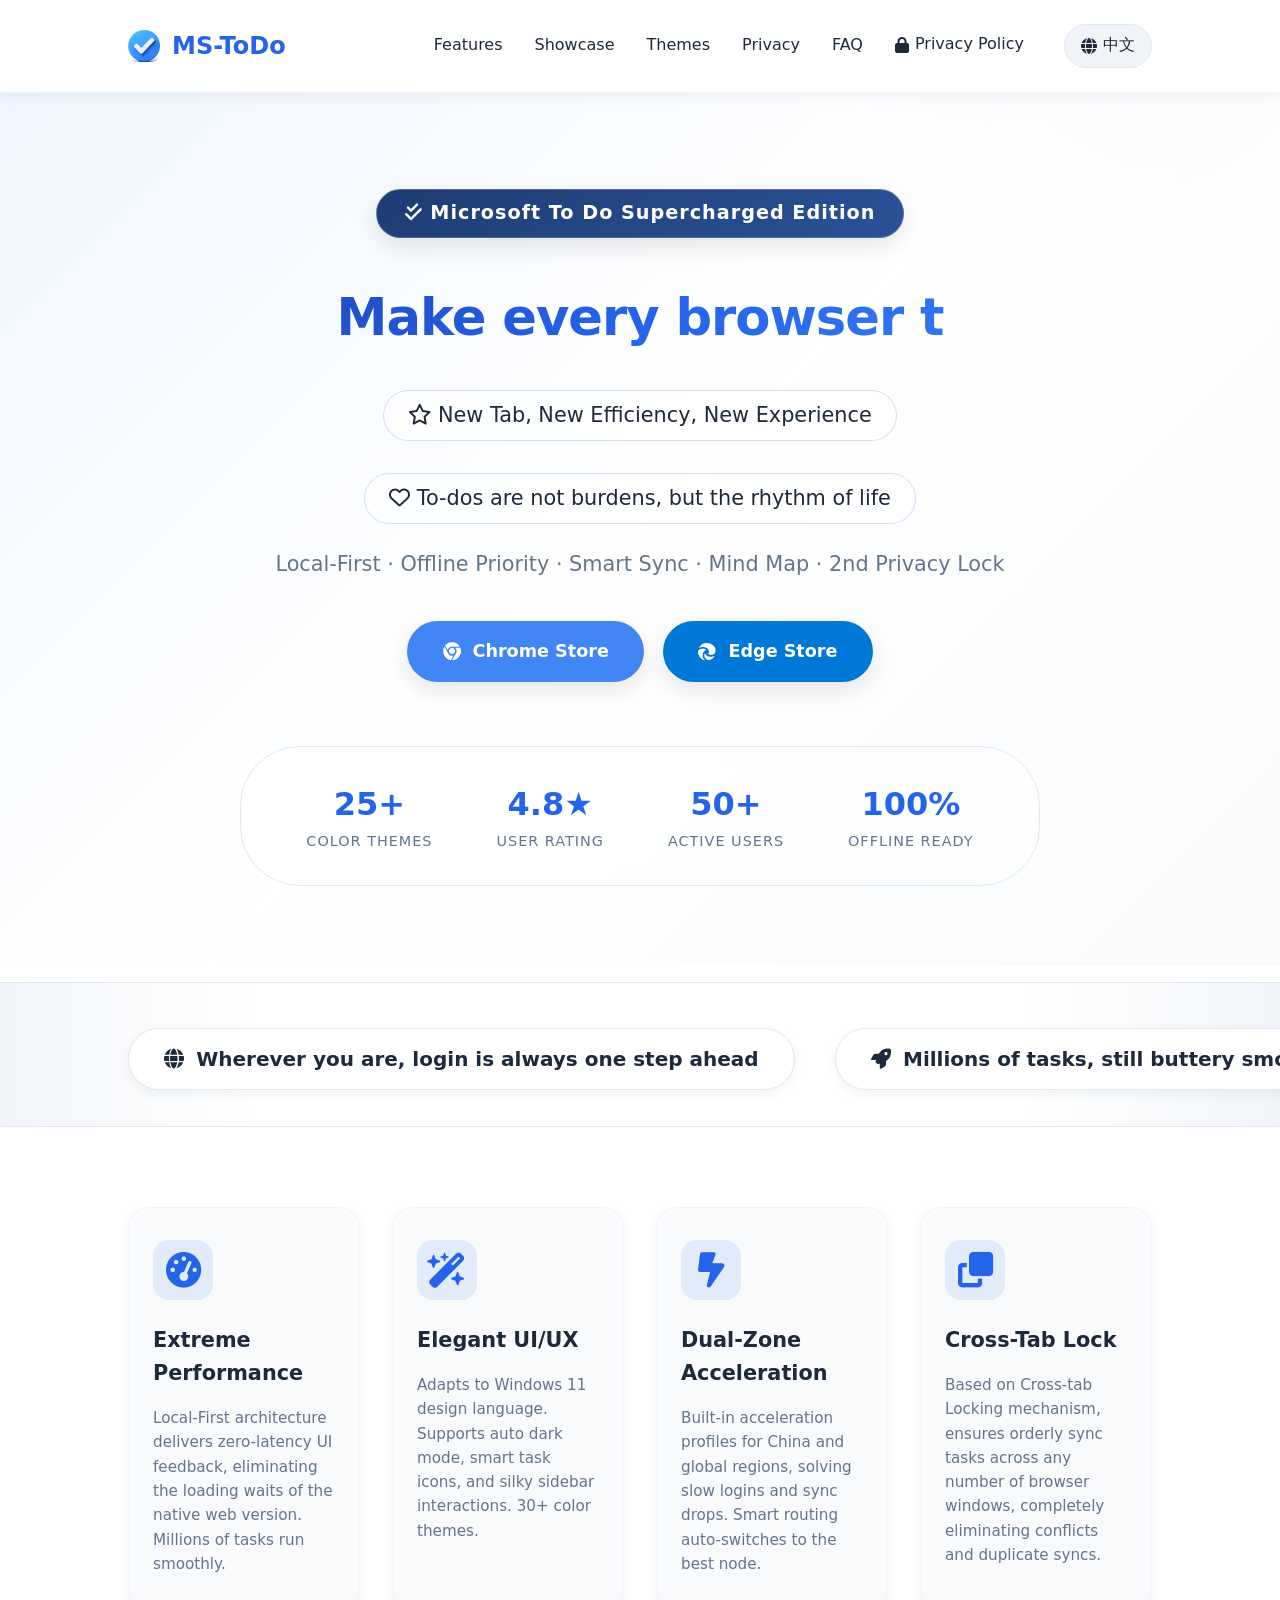
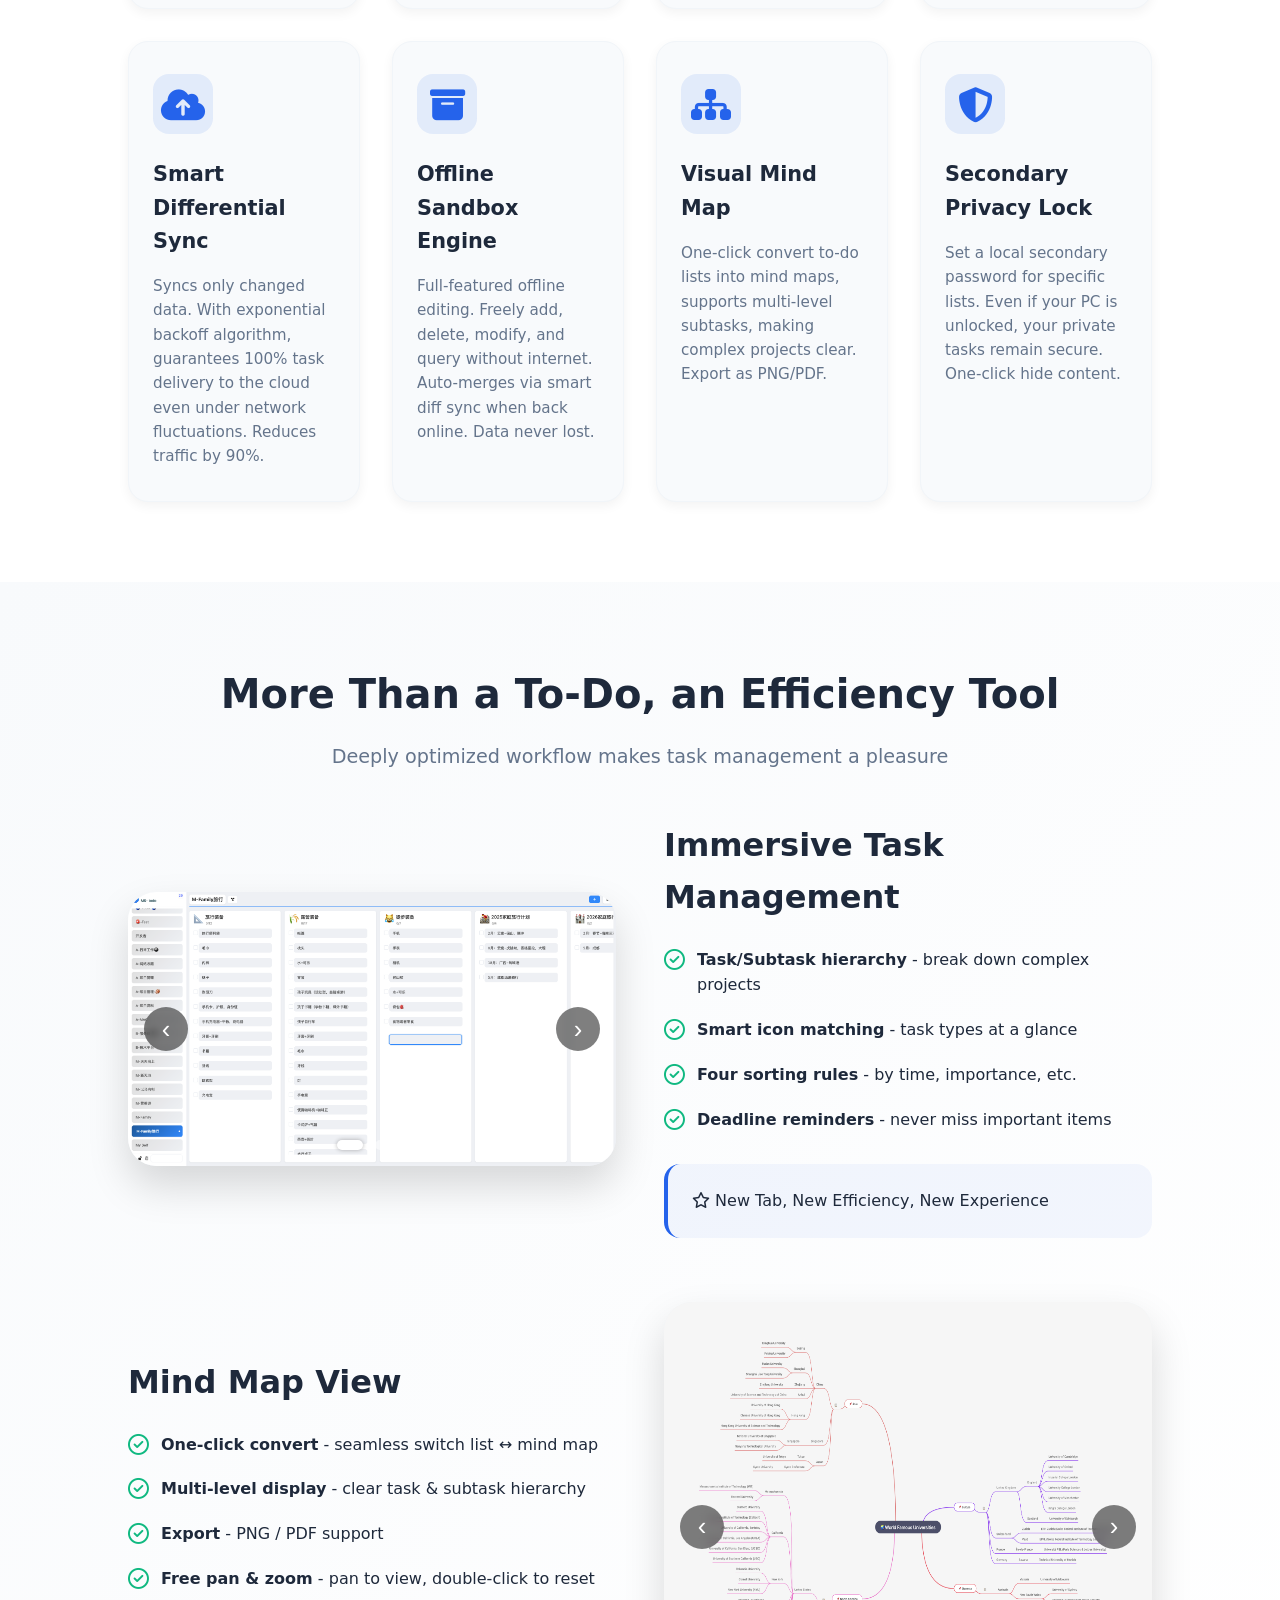
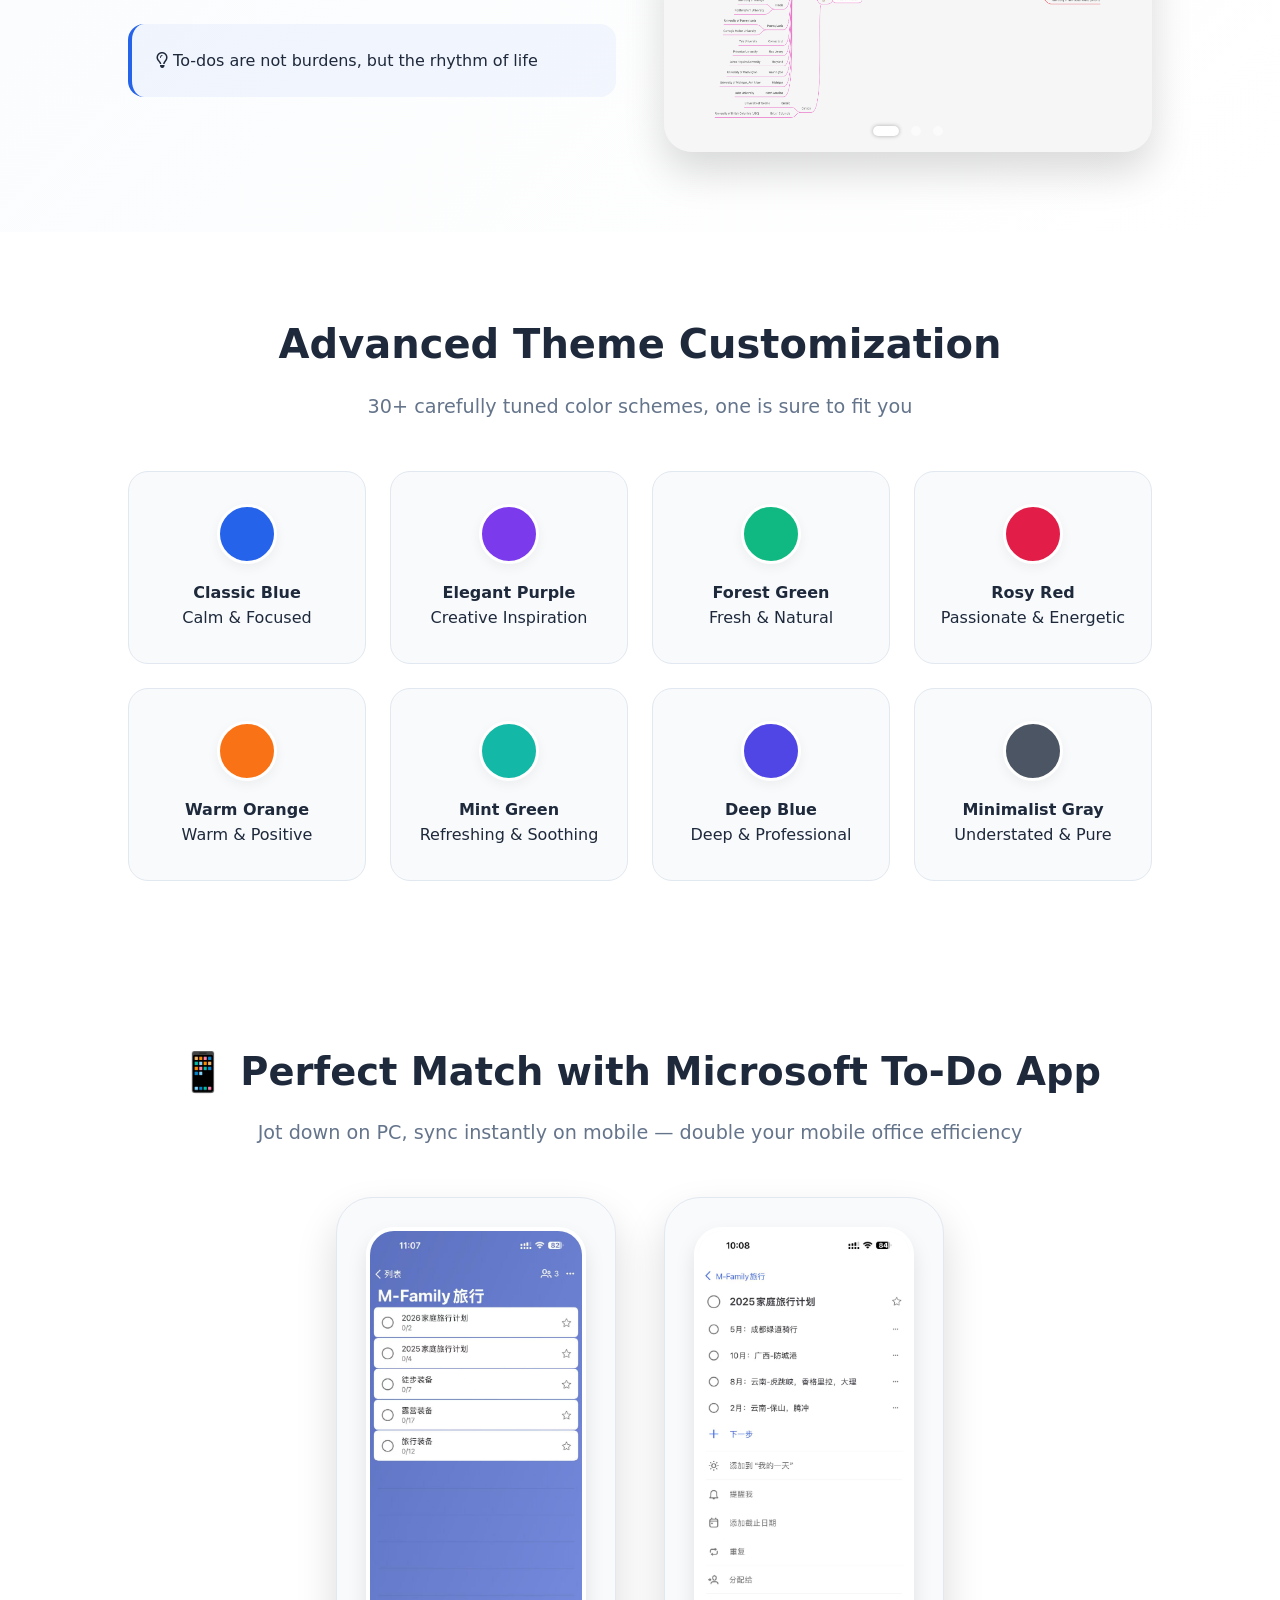
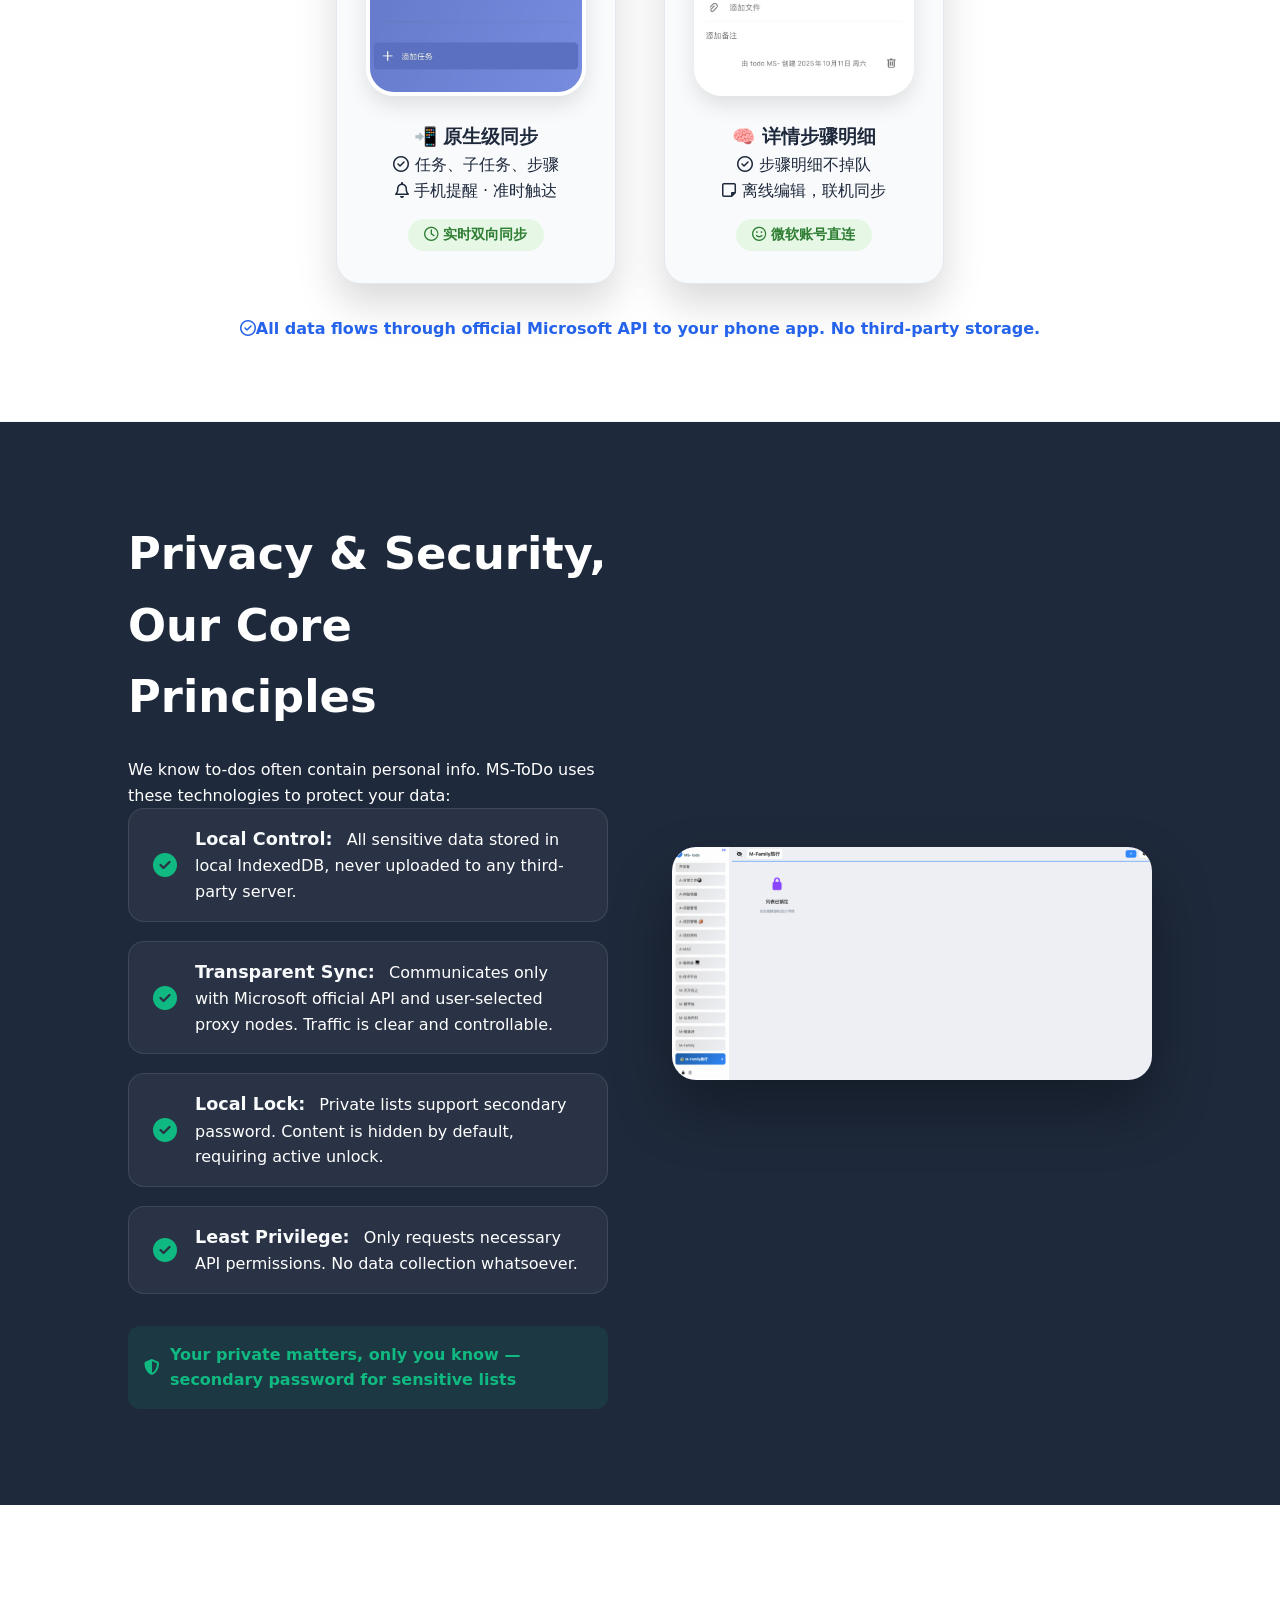
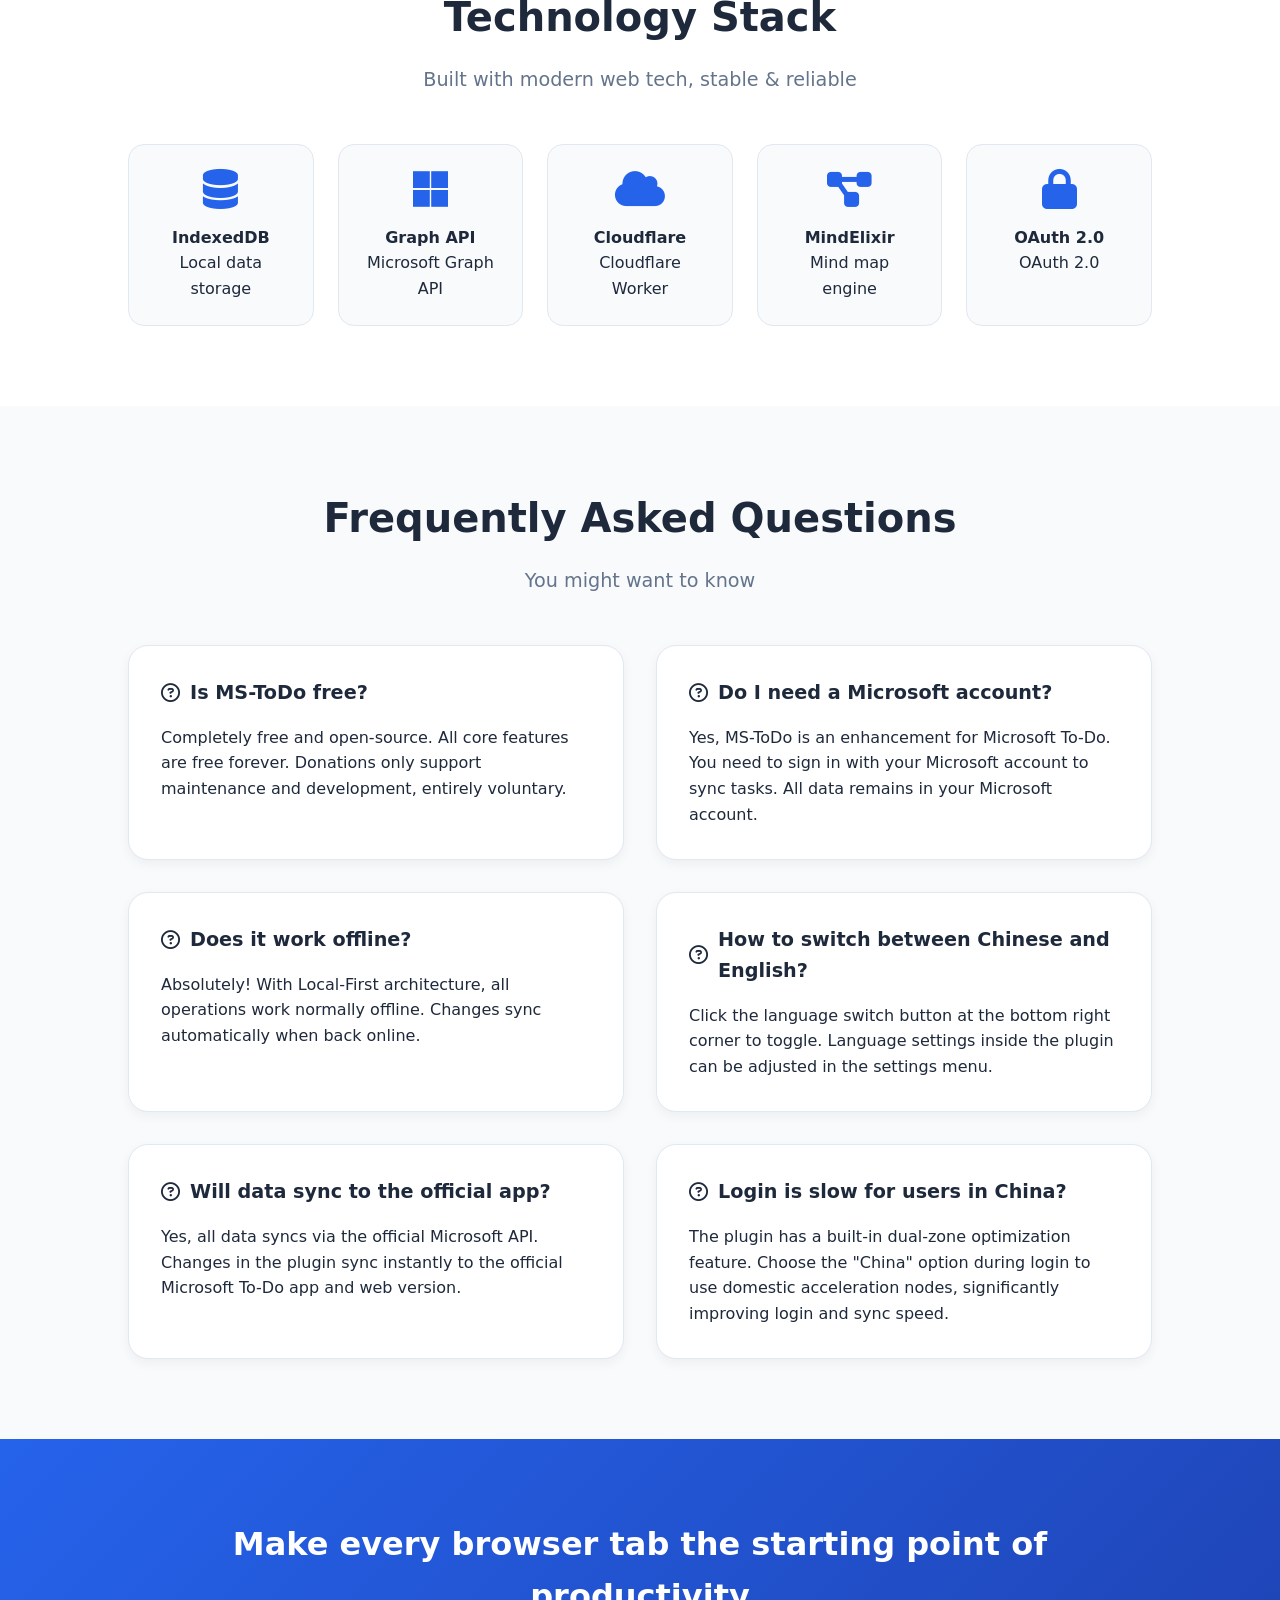
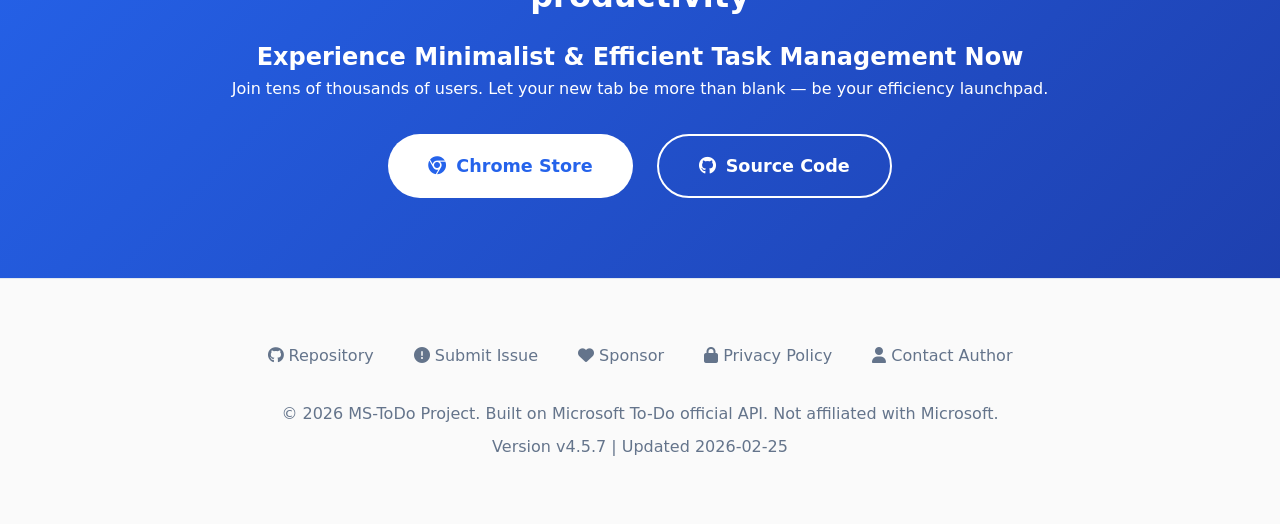
==== commit ee9d1492: "隐私协议" ====
--- a/index.html
+++ b/index.html
@@ -1065,9 +1065,9 @@
         </div>
         <div class="carousel-container" id="carousel2">
             <div class="carousel-slides" id="slides2">
-                <div class="carousel-slide"><img src="img/page/Universities-mind-en.png" alt="MS-ToDo 思维导图英文"></div>
-                <div class="carousel-slide"><img src="img/page/Universities-mind-zh.png" alt="MS-ToDo 思维导图中文"></div>
-                <div class="carousel-slide"><img src="img/page/family-pc-mind.png" alt="MS-ToDo 思维导图总览"></div>
+                <div class="carousel-slide"><img src="img/page/Universities-mind-en.png" alt="MS-ToDo 思维导图英文" style="height: 450px;"></div>
+                <div class="carousel-slide"><img src="img/page/Universities-mind-zh.png" alt="MS-ToDo 思维导图中文" style="height: 450px;"></div>
+                <div class="carousel-slide"><img src="img/page/family-pc-mind.png" alt="MS-ToDo 思维导图总览" style="height: 450px;"></div>
             </div>
             <button class="carousel-btn btn-prev" onclick="prevSlide('carousel2')">‹</button>
             <button class="carousel-btn btn-next" onclick="nextSlide('carousel2')">›</button>
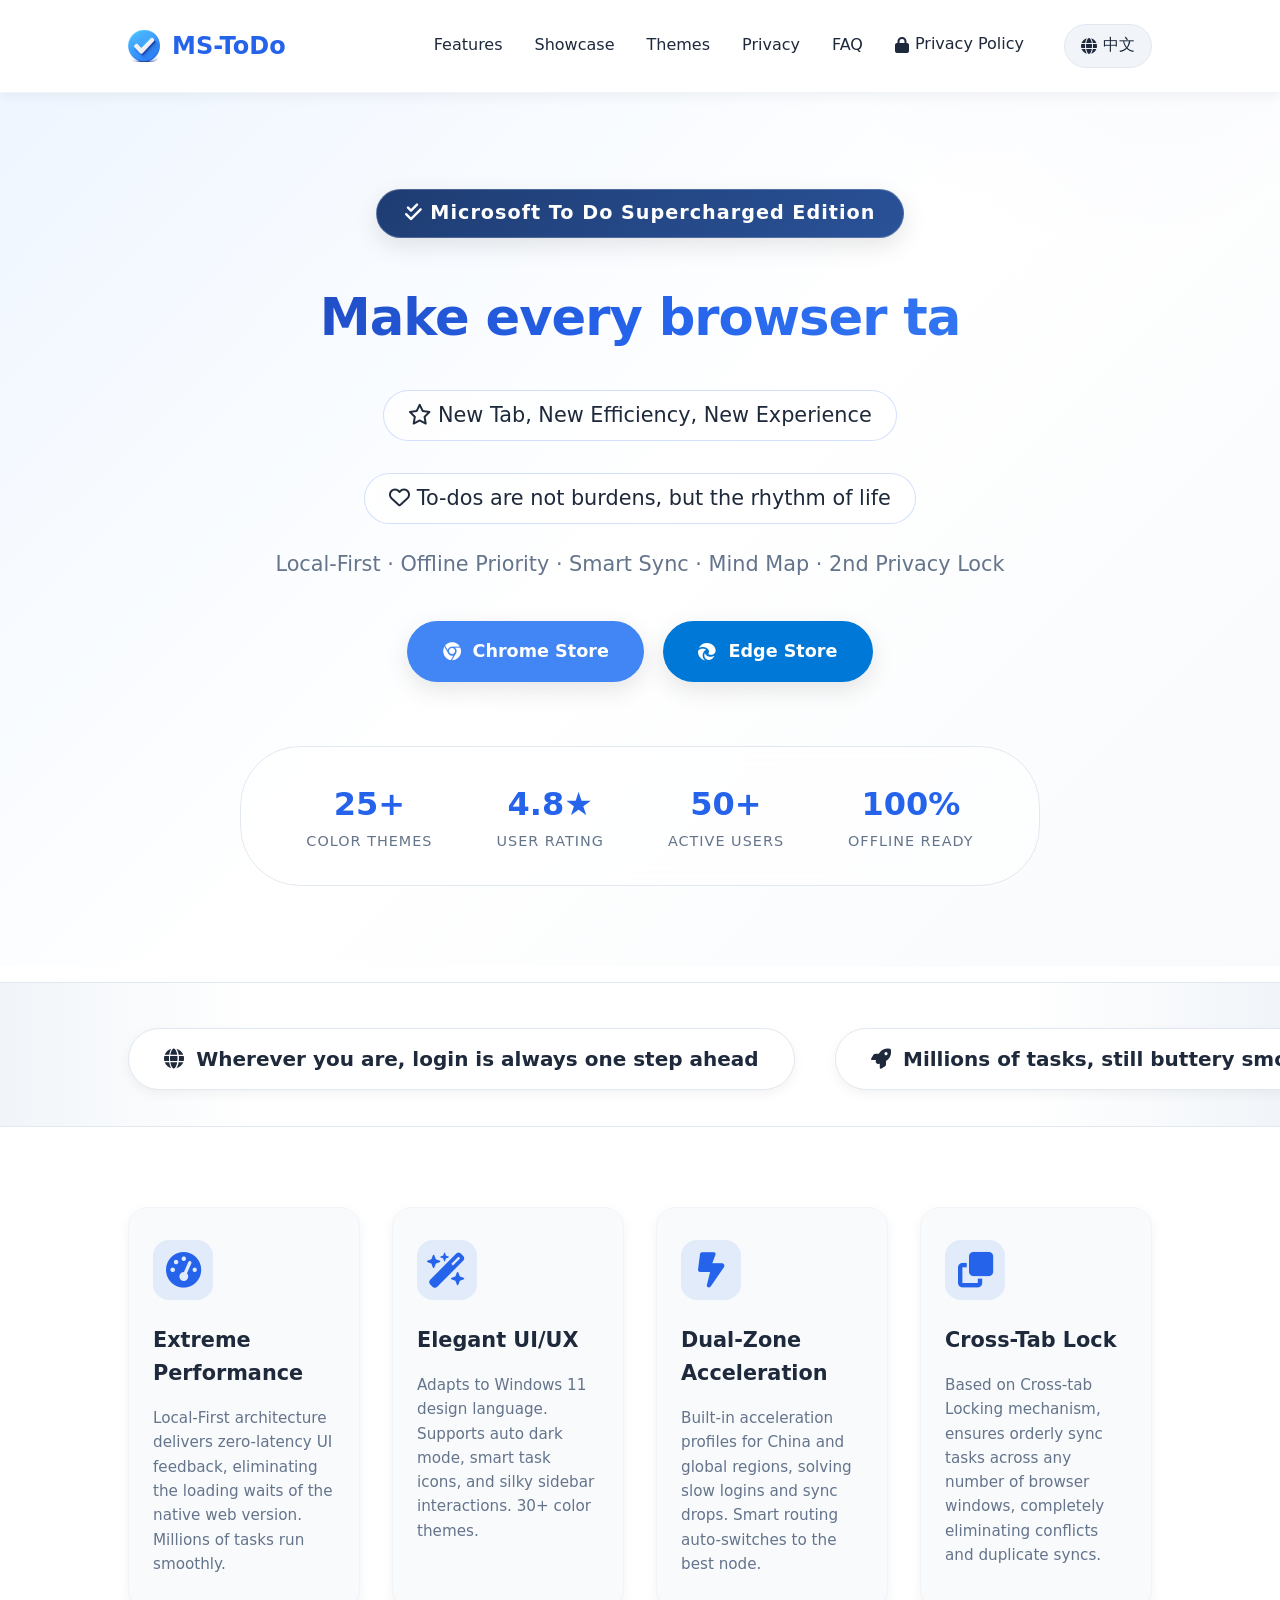
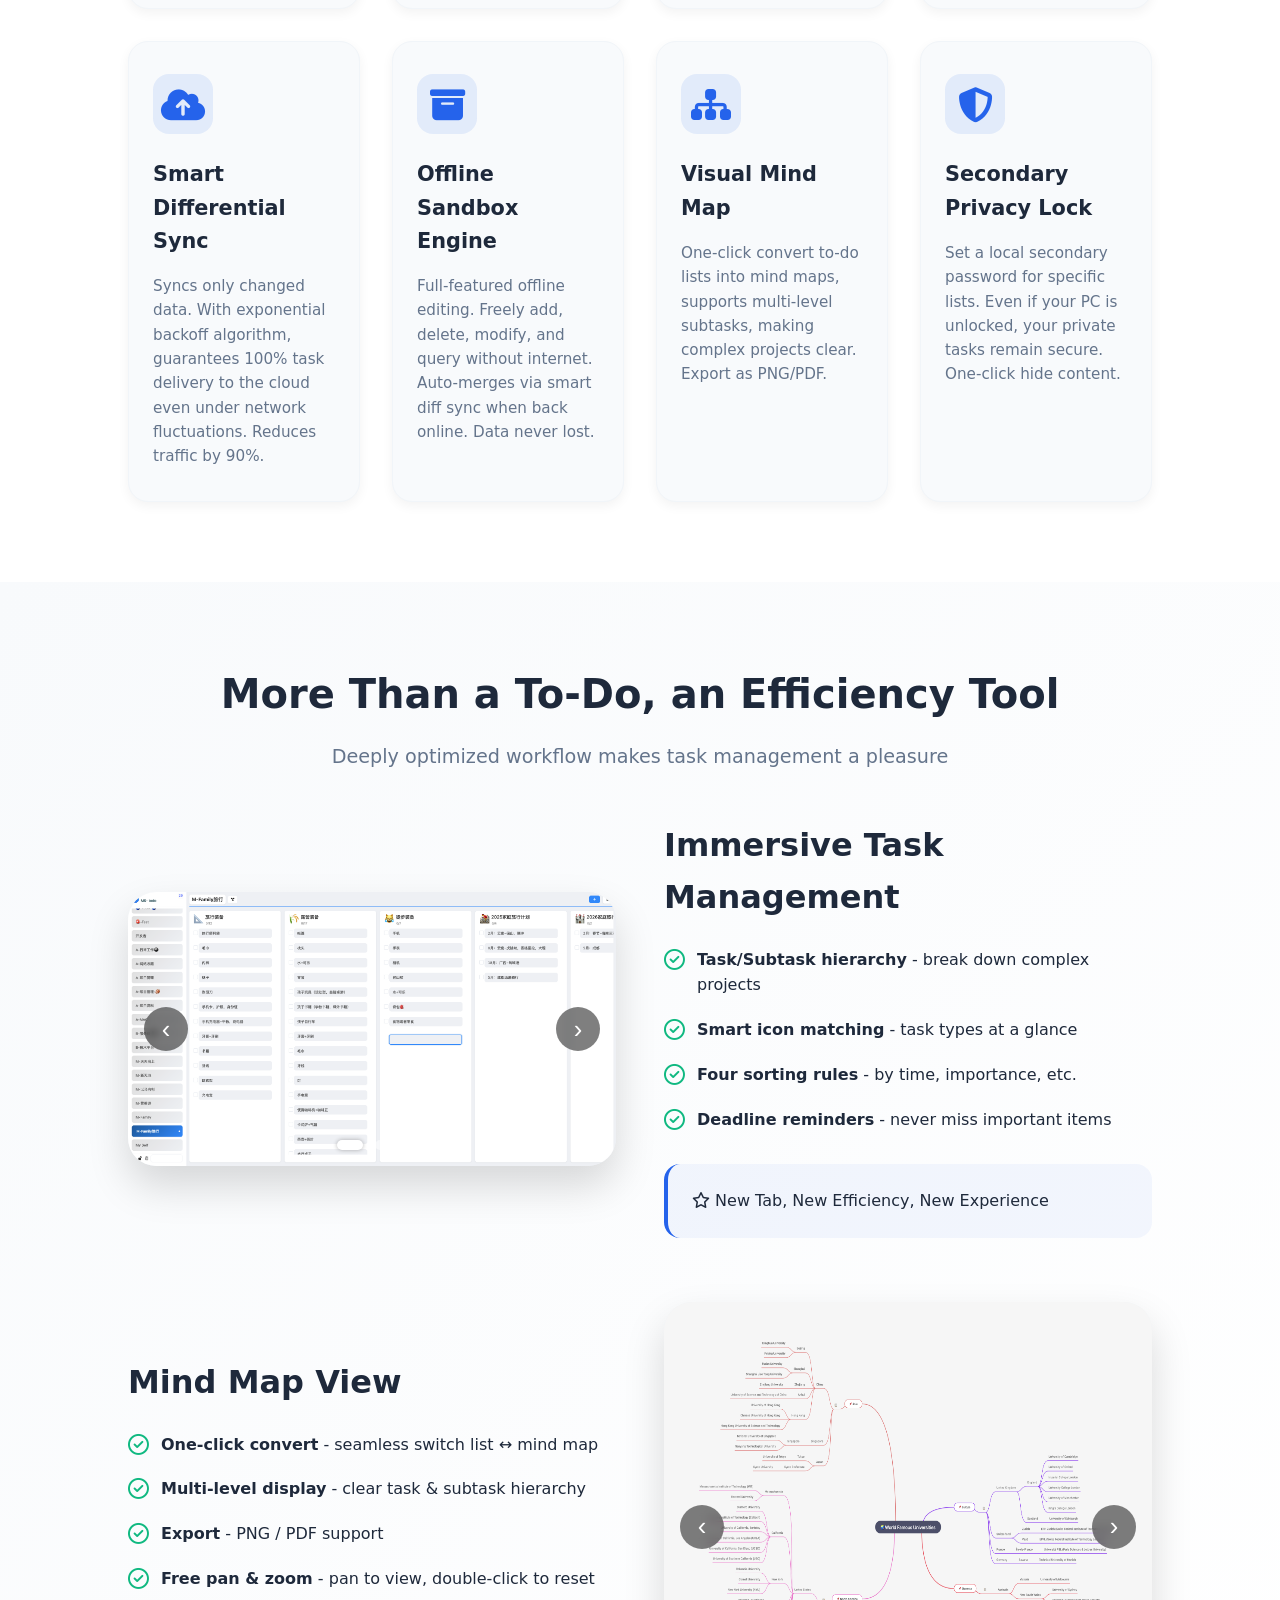
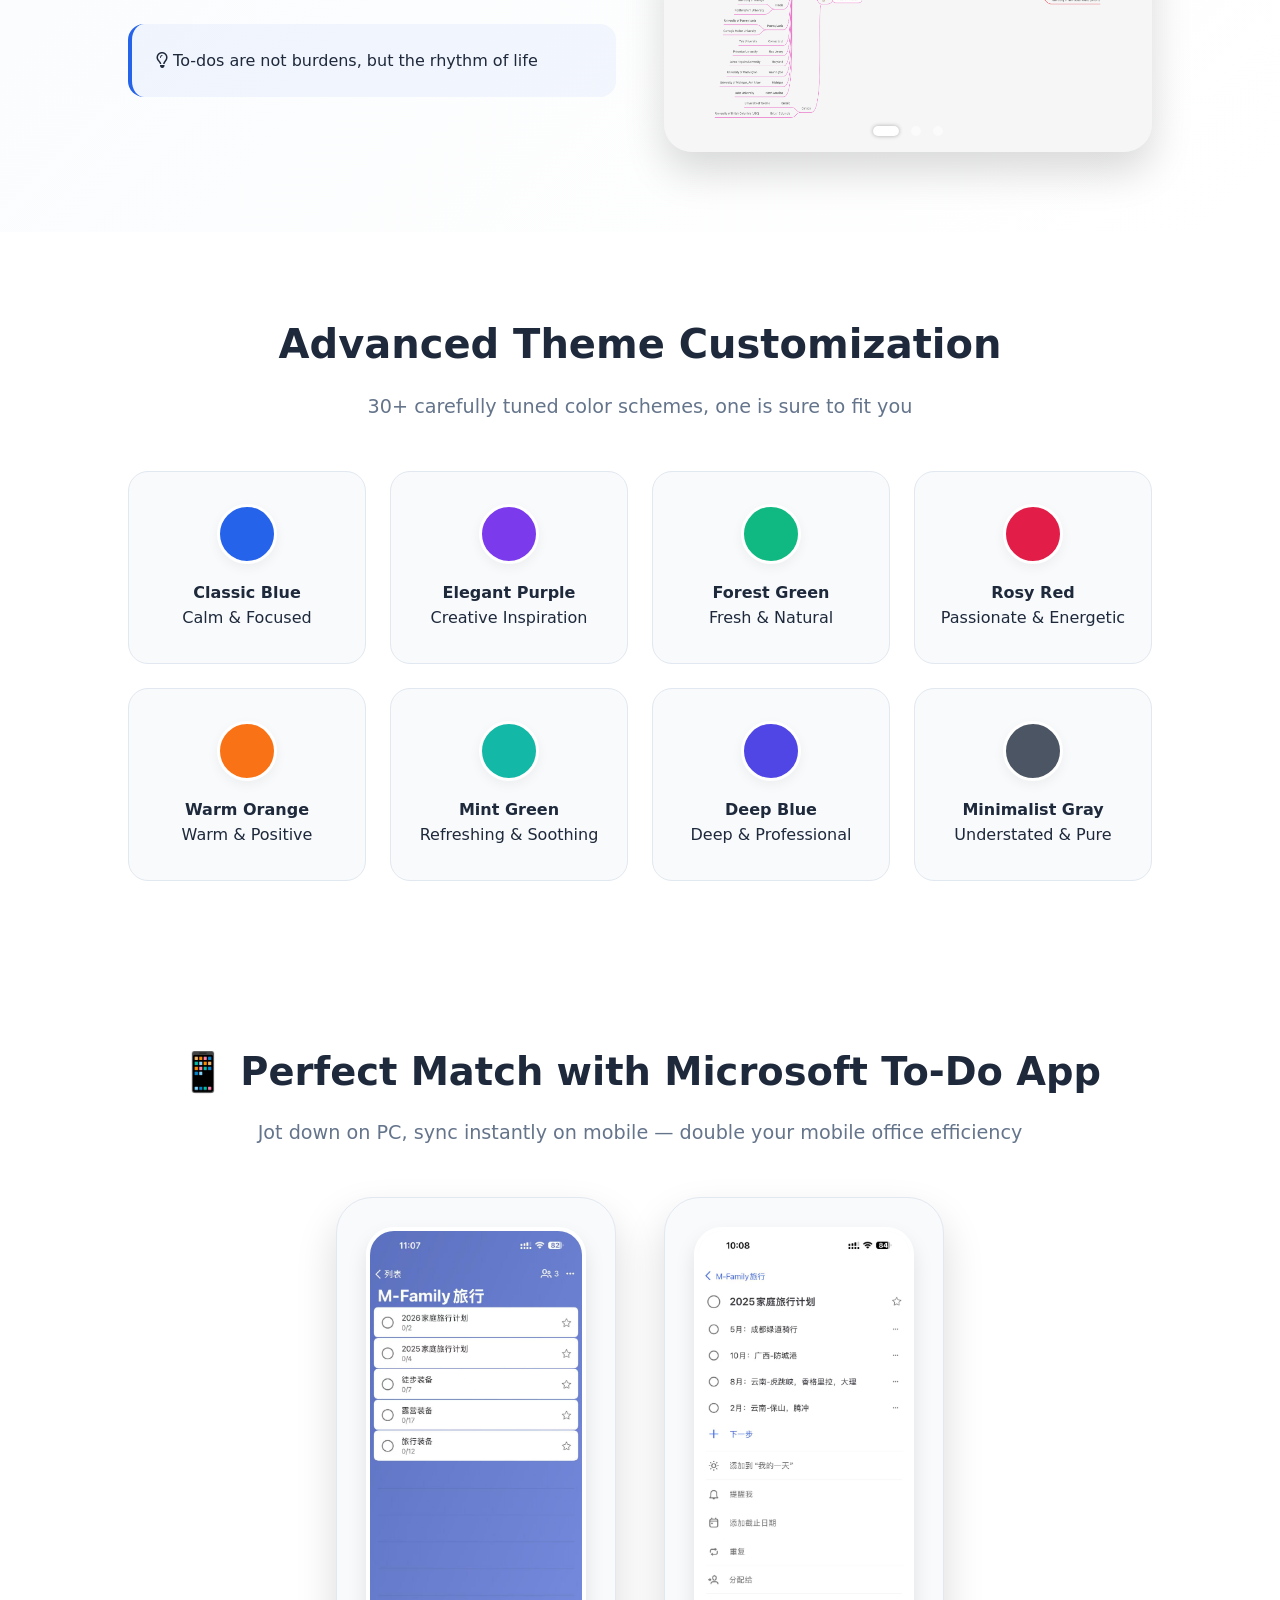
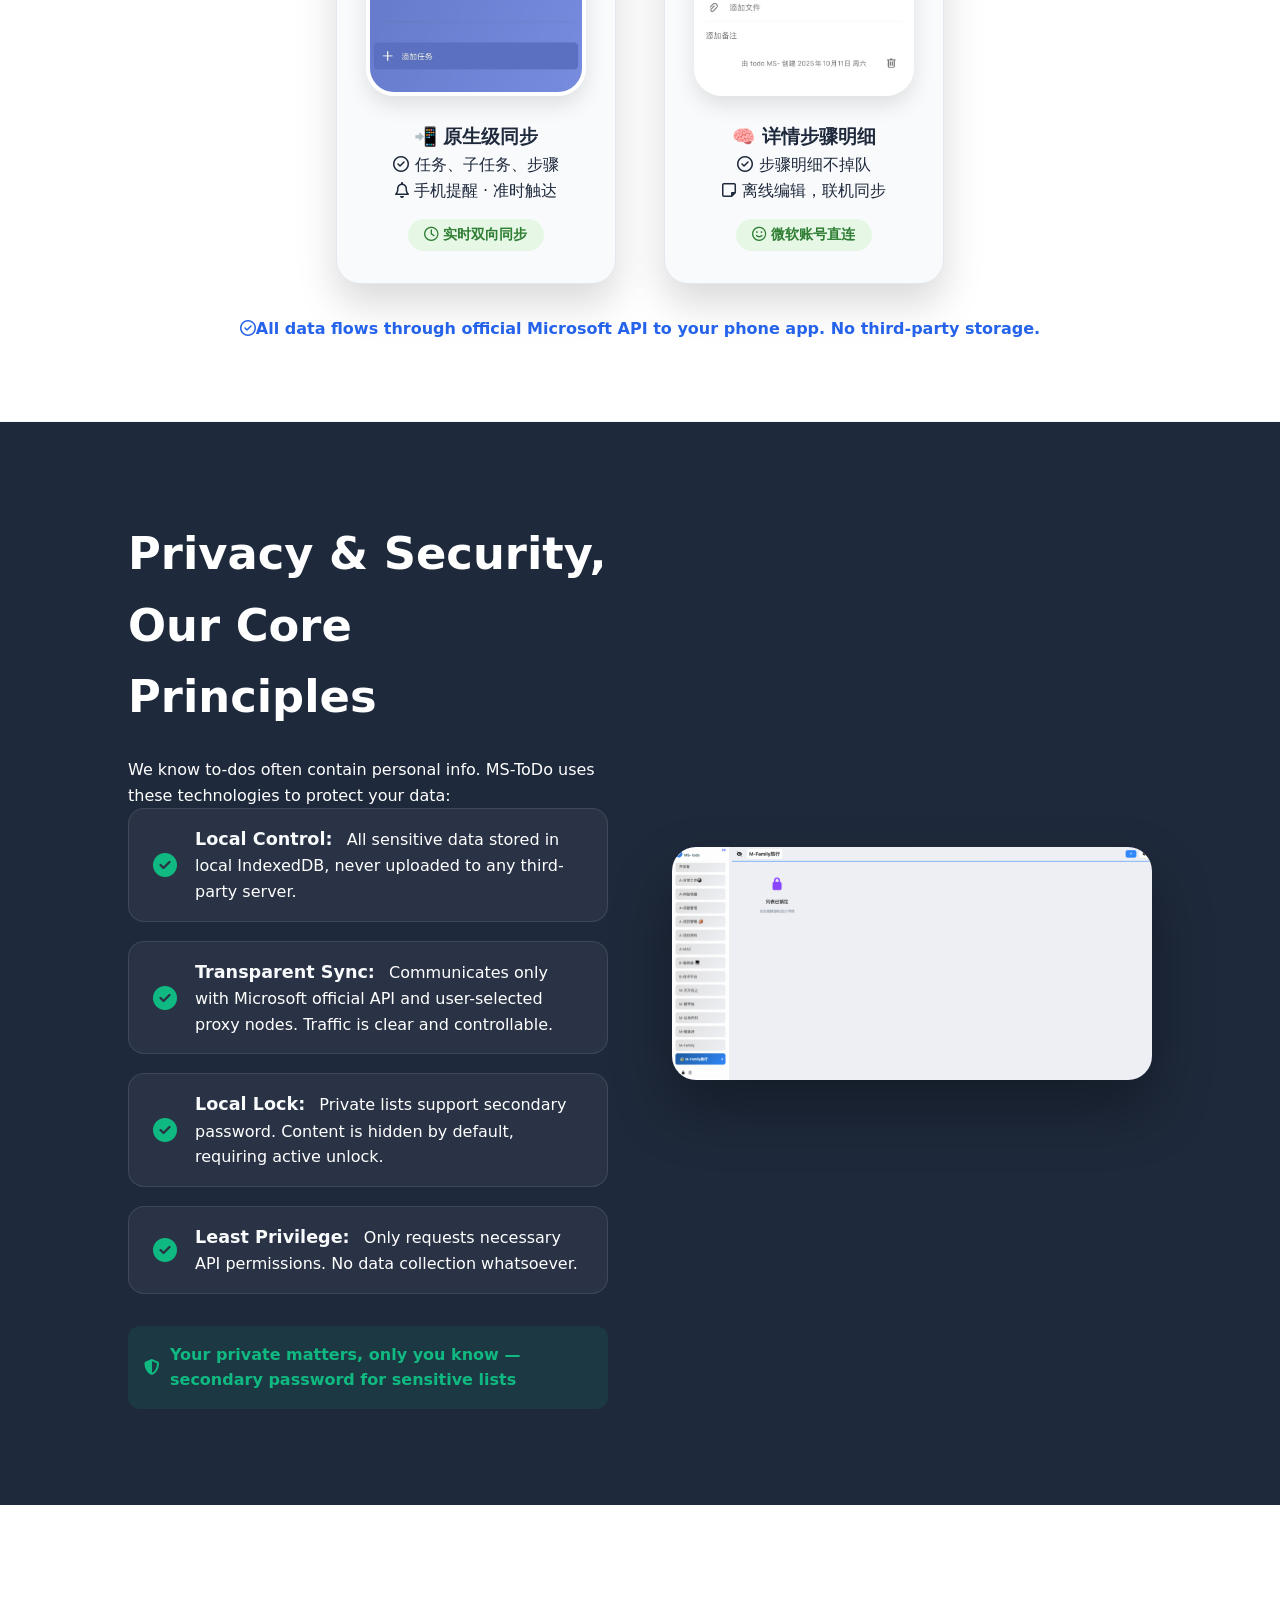
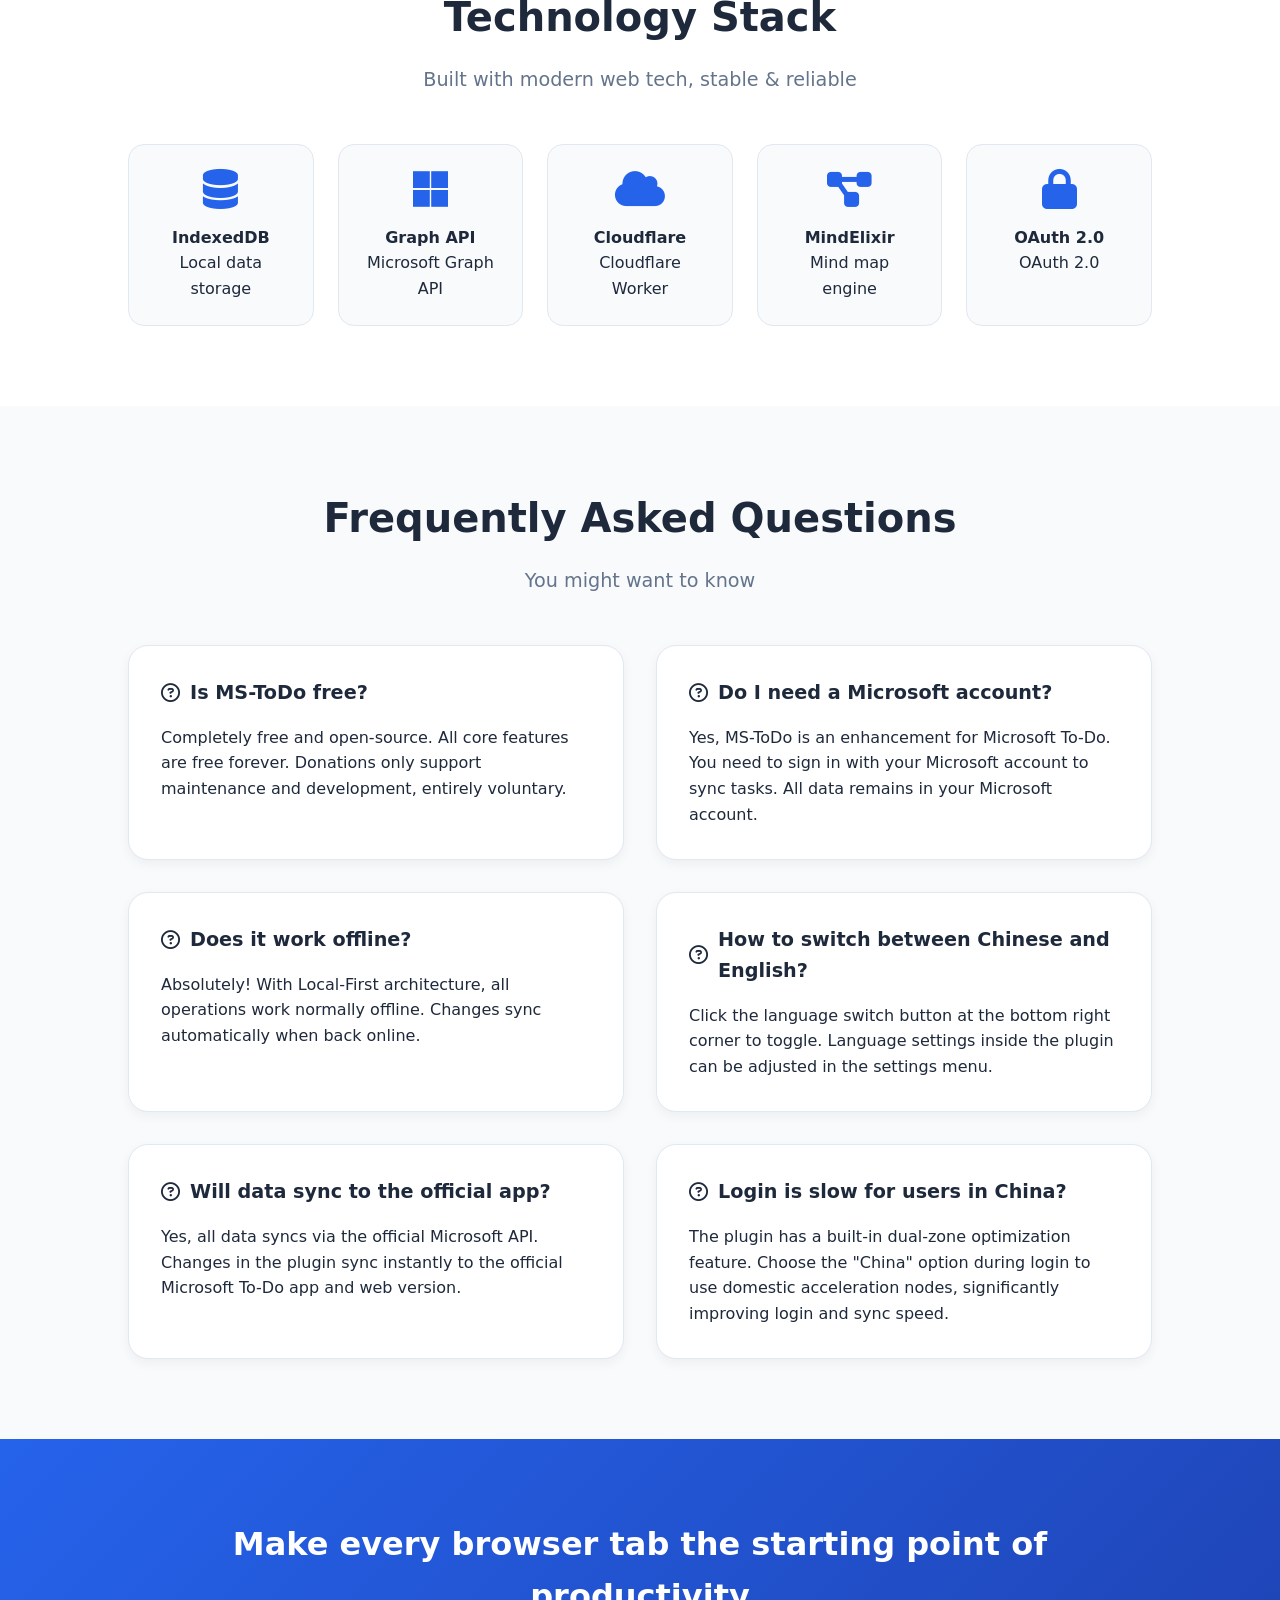
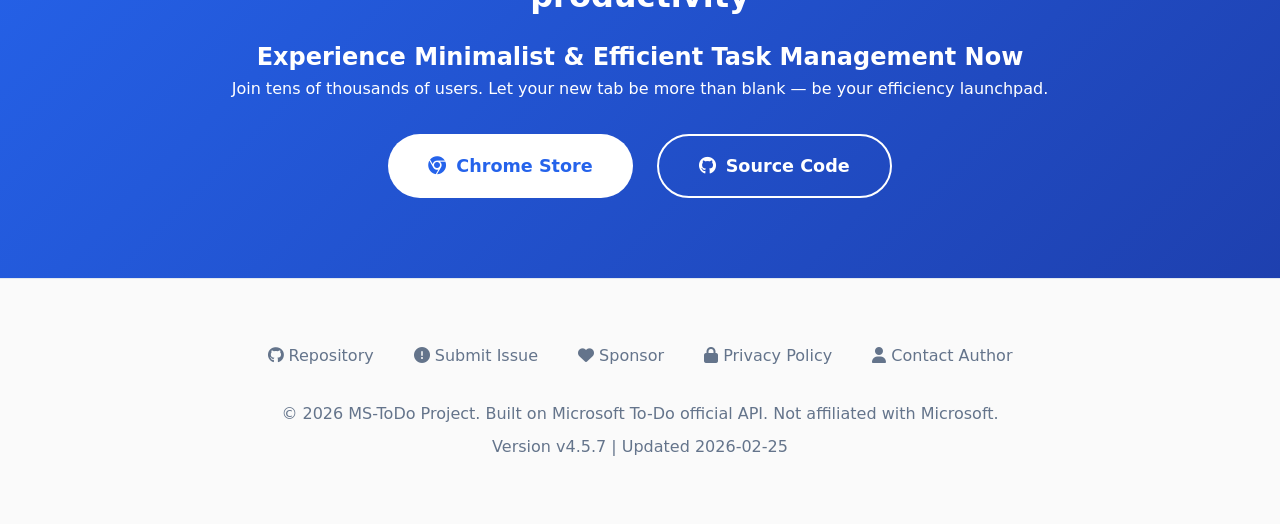
==== commit 408c93f0: "样式结构优化" ====
--- a/index.html
+++ b/index.html
@@ -13,943 +13,7 @@
     <script async src="https://pagead2.googlesyndication.com/pagead/js/adsbygoogle.js?client=ca-pub-5532146792919781" crossorigin="anonymous"></script>
     <link rel="icon" type="image/png" href="img/logo/logo.png">
     <link rel="stylesheet" href="css/awesome-6.7.2.css">
-    <style>
-        /* 完整样式 - 包含所有原有样式 + 轮播样式 */
-        * {
-            margin: 0;
-            padding: 0;
-            box-sizing: border-box;
-        }
-
-        :root {
-            --primary-color: #2563eb;
-            --primary-dark: #1d4ed8;
-            --chrome-color: #4285f4;
-            --edge-color: #0078d7;
-            --text-dark: #1e293b;
-            --text-light: #64748b;
-            --bg-light: #f8fafc;
-            --white: #ffffff;
-            --accent-green: #10b981;
-            --accent-amber: #f59e0b;
-            --accent-rose: #e11d48;
-            --gray-100: #f1f5f9;
-            --gray-200: #e2e8f0;
-            --gray-300: #cbd5e1;
-            --shadow-sm: 0 4px 12px rgba(0, 0, 0, 0.05);
-            --shadow-md: 0 8px 24px rgba(0, 0, 0, 0.1);
-            --shadow-lg: 0 20px 40px rgba(0, 0, 0, 0.15);
-            --transition: all 0.3s ease;
-        }
-
-        body {
-            font-family: 'Segoe UI', system-ui, -apple-system, BlinkMacSystemFont, sans-serif;
-            line-height: 1.6;
-            color: var(--text-dark);
-            background: var(--white);
-            scroll-behavior: smooth;
-            overflow-x: hidden;
-        }
-
-        nav {
-            display: flex;
-            justify-content: space-between;
-            align-items: center;
-            padding: 1.2rem 10%;
-            background: rgba(255, 255, 255, 0.95);
-            position: sticky;
-            top: 0;
-            z-index: 1000;
-            backdrop-filter: blur(12px);
-            border-bottom: 1px solid var(--gray-100);
-            box-shadow: var(--shadow-sm);
-        }
-
-        .logo {
-            font-size: 1.5rem;
-            font-weight: 700;
-            color: var(--primary-color);
-            display: flex;
-            align-items: center;
-            gap: 12px;
-        }
-
-        .logo a {
-            display: flex;
-            align-items: center;
-            gap: 12px;
-            text-decoration: none;
-            color: inherit;
-        }
-
-        .logo img {
-            width: 32px;
-            height: 32px;
-            border-radius: 8px;
-        }
-
-        .nav-links {
-            display: flex;
-            align-items: center;
-            gap: 2rem;
-        }
-
-        .nav-links a, .nav-links span {
-            text-decoration: none;
-            color: var(--text-dark);
-            font-weight: 500;
-            transition: var(--transition);
-            cursor: pointer;
-            display: flex;
-            align-items: center;
-            gap: 6px;
-            font-size: 1rem;
-            padding: 6px 0;
-            border-bottom: 2px solid transparent;
-        }
-
-        .nav-links a:hover, .nav-links span:hover {
-            color: var(--primary-color);
-            border-bottom-color: var(--primary-color);
-        }
-
-        .nav-links .btn-sponsor-nav {
-            color: var(--accent-rose);
-            font-weight: 600;
-        }
-
-        .nav-lang {
-            display: flex;
-            align-items: center;
-            gap: 6px;
-            background: var(--gray-100);
-            padding: 1px 16px;
-            border-radius: 40px;
-            font-weight: 300;
-            cursor: pointer;
-            border: 1px solid var(--gray-200);
-            transition: var(--transition);
-            margin-left: 0.5rem;
-            color: var(--text-dark);
-        }
-
-        .hero {
-            padding: 6rem 10% 5rem;
-            text-align: center;
-            background: linear-gradient(135deg, #eff6ff 0%, #ffffff 50%, #f8fafc 100%);
-            position: relative;
-            overflow: hidden;
-        }
-
-        .hero::before {
-            content: '';
-            position: absolute;
-            top: -50%;
-            right: -10%;
-            width: 600px;
-            height: 600px;
-            background: radial-gradient(circle, rgba(37, 99, 235, 0.03) 0%, transparent 70%);
-            border-radius: 50%;
-            z-index: 0;
-        }
-
-        .hero .version-badge {
-            display: inline-block;
-            background: linear-gradient(145deg, #1e3c72, #2a5298);
-            color: white;
-            padding: 8px 28px;
-            border-radius: 40px;
-            font-size: 1.2rem;
-            font-weight: 700;
-            margin-bottom: 2rem;
-            backdrop-filter: blur(4px);
-            border: 1px solid rgba(255, 255, 255, 0.2);
-            box-shadow: var(--shadow-md);
-            letter-spacing: 1px;
-        }
-
-        #dynamic-slogan {
-            font-size: 3.2rem;
-            font-weight: 800;
-            min-height: 6rem;
-            margin-bottom: 1.2rem;
-            background: linear-gradient(135deg, #1e40af, var(--primary-color), #3b82f6);
-            -webkit-background-clip: text;
-            -webkit-text-fill-color: transparent;
-            background-clip: text;
-            letter-spacing: -1px;
-            line-height: 1.3;
-            display: flex;
-            align-items: center;
-            justify-content: center;
-            gap: 12px;
-            flex-wrap: wrap;
-        }
-
-        .tagline-row {
-            display: flex;
-            justify-content: center;
-            gap: 2rem;
-            margin: 1.5rem 0;
-            flex-wrap: wrap;
-            position: relative;
-            z-index: 1;
-        }
-
-        .tagline {
-            font-size: 1.3rem;
-            color: var(--text-dark);
-            background: rgba(255, 255, 255, 0.7);
-            padding: 0.5rem 1.5rem;
-            border-radius: 40px;
-            backdrop-filter: blur(4px);
-            border: 1px solid rgba(37, 99, 235, 0.2);
-            font-weight: 500;
-        }
-
-        .hero .subhead {
-            font-size: 1.3rem;
-            color: var(--text-light);
-            max-width: 800px;
-            margin: 0 auto 2rem;
-            position: relative;
-            z-index: 1;
-        }
-
-        .download-container {
-            display: flex;
-            gap: 1.2rem;
-            justify-content: center;
-            flex-wrap: wrap;
-            margin-top: 2.5rem;
-            position: relative;
-            z-index: 1;
-        }
-
-        .btn-download {
-            color: white;
-            padding: 1rem 2.2rem;
-            border-radius: 50px;
-            text-decoration: none;
-            font-weight: 600;
-            font-size: 1.1rem;
-            transition: var(--transition);
-            display: flex;
-            align-items: center;
-            gap: 12px;
-            box-shadow: var(--shadow-md);
-        }
-
-        .btn-download:hover {
-            transform: translateY(-4px);
-            box-shadow: var(--shadow-lg);
-        }
-
-        .btn-chrome {
-            background: var(--chrome-color);
-        }
-
-        .btn-edge {
-            background: var(--edge-color);
-        }
-
-        .stats-bar {
-            display: flex;
-            justify-content: center;
-            gap: 4rem;
-            margin-top: 4rem;
-            padding: 2rem;
-            background: rgba(255, 255, 255, 0.6);
-            backdrop-filter: blur(8px);
-            border-radius: 60px;
-            max-width: 800px;
-            margin-left: auto;
-            margin-right: auto;
-            border: 1px solid var(--gray-200);
-        }
-
-        .stat-item {
-            text-align: center;
-        }
-
-        .stat-number {
-            font-size: 2rem;
-            font-weight: 700;
-            color: var(--primary-color);
-        }
-
-        .stat-label {
-            color: var(--text-light);
-            font-size: 0.9rem;
-            text-transform: uppercase;
-            letter-spacing: 1px;
-        }
-
-        .slogan-waterfall {
-            background: linear-gradient(90deg, #f1f5f9 0%, #ffffff 20%, #ffffff 80%, #f1f5f9 100%);
-            padding: 2.8rem 10% 2.2rem;
-            overflow: hidden;
-            border-bottom: 1px solid var(--gray-200);
-            border-top: 1px solid var(--gray-200);
-            margin-top: 1rem;
-        }
-
-        .waterfall-track {
-            display: flex;
-            gap: 2.5rem;
-            width: max-content;
-            animation: scrollRightToLeft 28s linear infinite;
-        }
-
-        .waterfall-track:hover {
-            animation-play-state: paused;
-        }
-
-        .waterfall-item {
-            display: flex;
-            align-items: center;
-            gap: 12px;
-            background: white;
-            padding: 0.9rem 2.2rem;
-            border-radius: 60px;
-            box-shadow: var(--shadow-sm);
-            border: 1px solid var(--gray-200);
-            font-size: 1.25rem;
-            font-weight: 600;
-            white-space: nowrap;
-        }
-
-        @keyframes scrollRightToLeft {
-            0% {
-                transform: translateX(0);
-            }
-            100% {
-                transform: translateX(calc(-50% - 1.25rem));
-            }
-        }
-
-        /* 轮播图样式 */
-        .carousel-container {
-            position: relative;
-            width: 100%;
-            border-radius: 28px;
-            overflow: hidden;
-            box-shadow: var(--shadow-lg);
-            background: #f1f5f9;
-        }
-
-        .carousel-slides {
-            display: flex;
-            transition: transform 0.5s cubic-bezier(0.2, 0.9, 0.4, 1.1);
-            width: 100%;
-        }
-
-        .carousel-slide {
-            flex: 0 0 100%;
-            width: 100%;
-        }
-
-        .carousel-slide img {
-            width: 100%;
-            height: auto;
-            display: block;
-            background: #fff;
-        }
-
-        .carousel-btn {
-            position: absolute;
-            top: 50%;
-            transform: translateY(-50%);
-            background: rgba(0, 0, 0, 0.5);
-            backdrop-filter: blur(4px);
-            color: white;
-            border: none;
-            width: 44px;
-            height: 44px;
-            border-radius: 60px;
-            display: flex;
-            align-items: center;
-            justify-content: center;
-            font-size: 1.6rem;
-            cursor: pointer;
-            z-index: 10;
-            transition: 0.2s;
-        }
-
-        .carousel-btn:hover {
-            background: var(--primary-color);
-        }
-
-        .btn-prev {
-            left: 16px;
-        }
-
-        .btn-next {
-            right: 16px;
-        }
-
-        .carousel-dots {
-            position: absolute;
-            bottom: 16px;
-            left: 0;
-            right: 0;
-            display: flex;
-            justify-content: center;
-            gap: 12px;
-            z-index: 10;
-        }
-
-        .dot {
-            width: 10px;
-            height: 10px;
-            background: rgba(255, 255, 255, 0.5);
-            border-radius: 50%;
-            cursor: pointer;
-            transition: 0.2s;
-        }
-
-        .dot.active {
-            background: var(--primary-color);
-            width: 26px;
-            border-radius: 12px;
-            background: white;
-            box-shadow: 0 0 4px rgba(0, 0, 0, 0.3);
-        }
-
-        .features {
-            padding: 5rem 10%;
-            display: grid;
-            grid-template-columns: repeat(4, 1fr);
-            gap: 2rem;
-            background: #fff;
-        }
-
-        .feature-card {
-            padding: 2rem 1.5rem;
-            border-radius: 20px;
-            background: var(--bg-light);
-            transition: var(--transition);
-            border: 1px solid var(--gray-100);
-            box-shadow: var(--shadow-sm);
-        }
-
-        .feature-card:hover {
-            background: white;
-            border-color: var(--primary-color);
-            transform: translateY(-8px);
-            box-shadow: var(--shadow-lg);
-        }
-
-        .feature-icon {
-            font-size: 2.2rem;
-            color: var(--primary-color);
-            margin-bottom: 1.5rem;
-            background: rgba(37, 99, 235, 0.1);
-            width: 60px;
-            height: 60px;
-            display: flex;
-            align-items: center;
-            justify-content: center;
-            border-radius: 16px;
-        }
-
-        .feature-card h3 {
-            margin-bottom: 1rem;
-            font-size: 1.3rem;
-            font-weight: 700;
-        }
-
-        .feature-card p {
-            color: var(--text-light);
-            font-size: 0.95rem;
-        }
-
-        .showcase {
-            padding: 5rem 10%;
-            background: linear-gradient(135deg, #f8fafc 0%, #ffffff 100%);
-        }
-
-        .showcase-grid {
-            display: grid;
-            grid-template-columns: repeat(2, 1fr);
-            gap: 3rem;
-            align-items: center;
-        }
-
-        .showcase-content h3 {
-            font-size: 2rem;
-            margin-bottom: 1.5rem;
-        }
-
-        .showcase-list {
-            list-style: none;
-        }
-
-        .showcase-list li {
-            margin-bottom: 1.2rem;
-            display: flex;
-            align-items: flex-start;
-            gap: 12px;
-        }
-
-        .showcase-list i {
-            color: var(--accent-green);
-            font-size: 1.3rem;
-            margin-top: 2px;
-        }
-
-        .showcase-quote {
-            margin-top: 2rem;
-            padding: 1.5rem;
-            background: rgba(37, 99, 235, 0.05);
-            border-radius: 16px;
-            border-left: 4px solid var(--primary-color);
-        }
-
-        .theme-showcase {
-            padding: 5rem 10%;
-            background: var(--white);
-        }
-
-        .section-title {
-            text-align: center;
-            font-size: 2.5rem;
-            margin-bottom: 1rem;
-        }
-
-        .section-subtitle {
-            text-align: center;
-            color: var(--text-light);
-            max-width: 700px;
-            margin: 0 auto 3rem;
-            font-size: 1.2rem;
-        }
-
-        .theme-grid {
-            display: grid;
-            grid-template-columns: repeat(4, 1fr);
-            gap: 1.5rem;
-            margin-top: 3rem;
-        }
-
-        .theme-item {
-            background: var(--bg-light);
-            border-radius: 20px;
-            padding: 2rem 1.5rem;
-            text-align: center;
-            transition: var(--transition);
-            border: 1px solid var(--gray-200);
-            cursor: pointer;
-        }
-
-        .theme-item:hover {
-            transform: translateY(-5px);
-            box-shadow: var(--shadow-md);
-        }
-
-        .theme-color {
-            width: 60px;
-            height: 60px;
-            border-radius: 30px;
-            margin: 0 auto 1rem;
-            border: 3px solid white;
-            box-shadow: var(--shadow-sm);
-        }
-
-        .theme-blue { background: #2563eb; }
-        .theme-purple { background: #7c3aed; }
-        .theme-green { background: #10b981; }
-        .theme-rose { background: #e11d48; }
-        .theme-orange { background: #f97316; }
-        .theme-teal { background: #14b8a6; }
-        .theme-indigo { background: #4f46e5; }
-        .theme-gray { background: #4b5563; }
-
-        .mobile-showcase {
-            padding: 5rem 10%;
-            background: #ffffff;
-            border-bottom: 1px solid var(--gray-100);
-        }
-
-        .mobile-showcase h2 {
-            font-size: 2.4rem;
-            margin-bottom: 1rem;
-            text-align: center;
-        }
-
-        .mobile-showcase .sub {
-            text-align: center;
-            color: var(--text-light);
-            margin-bottom: 3rem;
-            font-size: 1.2rem;
-        }
-
-        .mobile-grid {
-            display: flex;
-            flex-wrap: wrap;
-            justify-content: center;
-            gap: 3rem;
-            align-items: flex-end;
-        }
-
-        .mobile-card {
-            background: var(--bg-light);
-            border-radius: 36px 36px 24px 24px;
-            padding: 1.8rem 1.8rem 2rem;
-            box-shadow: var(--shadow-lg);
-            width: 280px;
-            transition: var(--transition);
-            border: 1px solid var(--gray-200);
-            text-align: center;
-        }
-
-        .mobile-card:hover {
-            transform: scale(1.03);
-            border-color: var(--primary-color);
-        }
-
-        .mobile-card img {
-            width: 100%;
-            border-radius: 28px;
-            box-shadow: 0 10px 20px rgba(0, 0, 0, 0.1);
-            border: 4px solid white;
-            margin-bottom: 1.2rem;
-        }
-
-        .sync-badge {
-            background: #e6f7e6;
-            color: #2e7d32;
-            padding: 4px 16px;
-            border-radius: 40px;
-            font-weight: 600;
-            font-size: 0.9rem;
-            display: inline-block;
-            margin-top: 1rem;
-        }
-
-        .highlight {
-            background: var(--text-dark);
-            color: white;
-            padding: 6rem 10%;
-            display: flex;
-            align-items: center;
-            gap: 4rem;
-            flex-wrap: wrap;
-        }
-
-        .highlight-content {
-            flex: 1;
-            min-width: 300px;
-        }
-
-        .highlight-content h2 {
-            font-size: 2.8rem;
-            margin-bottom: 1.5rem;
-        }
-
-        .privacy-list {
-            list-style: none;
-        }
-
-        .privacy-item {
-            display: flex;
-            align-items: center;
-            gap: 18px;
-            margin-bottom: 1.2rem;
-            background: rgba(255, 255, 255, 0.05);
-            padding: 16px 24px;
-            border-radius: 16px;
-            border: 1px solid rgba(255, 255, 255, 0.1);
-            transition: var(--transition);
-        }
-
-        .privacy-item:hover {
-            background: rgba(255, 255, 255, 0.08);
-            transform: translateX(5px);
-        }
-
-        .privacy-item i {
-            color: var(--accent-green);
-            font-size: 1.5rem;
-        }
-
-        .privacy-item strong {
-            color: #f8fafc;
-            font-size: 1.1rem;
-            margin-right: 8px;
-        }
-
-        .privacy-tagline {
-            margin-top: 2rem;
-            padding: 1rem;
-            background: rgba(16, 185, 129, 0.1);
-            border-radius: 12px;
-            color: var(--accent-green);
-            font-weight: 600;
-            display: flex;
-            align-items: center;
-            gap: 10px;
-        }
-
-        .highlight-image {
-            flex: 1;
-            min-width: 300px;
-            border-radius: 24px;
-            overflow: hidden;
-            box-shadow: 0 30px 60px rgba(0, 0, 0, 0.3);
-        }
-
-        .highlight-image img {
-            width: 100%;
-            height: auto;
-            display: block;
-        }
-
-        .tech-stack {
-            padding: 5rem 10%;
-            background: white;
-        }
-
-        .tech-grid {
-            display: grid;
-            grid-template-columns: repeat(5, 1fr);
-            gap: 1.5rem;
-            margin-top: 3rem;
-        }
-
-        .tech-item {
-            background: var(--bg-light);
-            padding: 1.5rem;
-            border-radius: 16px;
-            text-align: center;
-            border: 1px solid var(--gray-200);
-            transition: var(--transition);
-        }
-
-        .tech-item:hover {
-            transform: translateY(-5px);
-            border-color: var(--primary-color);
-        }
-
-        .tech-item i {
-            font-size: 2.5rem;
-            color: var(--primary-color);
-            margin-bottom: 1rem;
-        }
-
-        .faq {
-            padding: 5rem 10%;
-            background: var(--bg-light);
-        }
-
-        .faq-grid {
-            display: grid;
-            grid-template-columns: repeat(2, 1fr);
-            gap: 2rem;
-            margin-top: 3rem;
-        }
-
-        .faq-item {
-            background: white;
-            padding: 2rem;
-            border-radius: 20px;
-            box-shadow: var(--shadow-sm);
-            border: 1px solid var(--gray-200);
-            transition: var(--transition);
-        }
-
-        .faq-item:hover {
-            box-shadow: var(--shadow-md);
-            border-color: var(--primary-color);
-        }
-
-        .faq-item h4 {
-            font-size: 1.2rem;
-            margin-bottom: 1rem;
-            display: flex;
-            align-items: center;
-            gap: 10px;
-        }
-
-        .cta {
-            padding: 5rem 10%;
-            text-align: center;
-            background: linear-gradient(135deg, var(--primary-color), #1e40af);
-            color: white;
-        }
-
-        .cta-quote {
-            font-size: 2rem;
-            font-weight: 600;
-            margin-bottom: 1rem;
-        }
-
-        .cta-buttons {
-            display: flex;
-            gap: 1.5rem;
-            justify-content: center;
-            flex-wrap: wrap;
-            margin-top: 2rem;
-        }
-
-        .btn-cta {
-            background: white;
-            color: var(--primary-color);
-            padding: 1rem 2.5rem;
-            border-radius: 50px;
-            text-decoration: none;
-            font-weight: 600;
-            font-size: 1.1rem;
-            transition: var(--transition);
-            display: inline-flex;
-            align-items: center;
-            gap: 10px;
-        }
-
-        .btn-cta-outline {
-            background: transparent;
-            color: white;
-            border: 2px solid white;
-        }
-
-        .btn-cta-outline:hover {
-            background: white;
-            color: var(--primary-color);
-        }
-
-        .modal-overlay {
-            position: fixed;
-            top: 0;
-            left: 0;
-            width: 100%;
-            height: 100%;
-            background: rgba(0, 0, 0, 0.8);
-            display: none;
-            align-items: center;
-            justify-content: center;
-            z-index: 2000;
-            backdrop-filter: blur(8px);
-        }
-
-        .modal-content {
-            background: white;
-            padding: 2.5rem;
-            border-radius: 32px;
-            max-width: 700px;
-            width: 90%;
-            max-height: 80vh;
-            overflow-y: auto;
-            position: relative;
-        }
-
-        .modal-close {
-            position: absolute;
-            top: 1.5rem;
-            right: 1.5rem;
-            font-size: 1.8rem;
-            cursor: pointer;
-            background: none;
-            border: none;
-            width: 40px;
-            height: 40px;
-            border-radius: 50%;
-            display: flex;
-            align-items: center;
-            justify-content: center;
-            transition: var(--transition);
-        }
-
-        .modal-close:hover {
-            background: var(--gray-100);
-        }
-
-        .privacy-policy-content {
-            margin-top: 1.5rem;
-            color: var(--text-dark);
-            line-height: 1.8;
-        }
-
-        .privacy-policy-content h3 {
-            margin: 1.8rem 0 0.8rem;
-            color: var(--primary-color);
-        }
-
-        .privacy-policy-content h3:first-of-type {
-            margin-top: 0;
-        }
-
-        .privacy-policy-content p {
-            margin-bottom: 1rem;
-            color: var(--text-light);
-        }
-
-        .privacy-policy-content ul {
-            margin-left: 1.5rem;
-            margin-bottom: 1rem;
-            color: var(--text-light);
-        }
-
-        .qr-container {
-            display: flex;
-            gap: 2.5rem;
-            justify-content: center;
-            flex-wrap: wrap;
-            margin-top: 2rem;
-        }
-
-        .qr-item {
-            text-align: center;
-        }
-
-        .qr-item img {
-            width: 140px;
-            border-radius: 20px;
-        }
-
-        footer {
-            padding: 4rem 10%;
-            text-align: center;
-            border-top: 1px solid var(--gray-200);
-            color: var(--text-light);
-            background: #fafafa;
-        }
-
-        .footer-links {
-            margin-bottom: 2rem;
-            display: flex;
-            justify-content: center;
-            gap: 2.5rem;
-            flex-wrap: wrap;
-        }
-
-        .footer-links a, .footer-links span {
-            text-decoration: none;
-            color: var(--text-light);
-            cursor: pointer;
-            transition: var(--transition);
-        }
-
-        .footer-links a:hover, .footer-links span:hover {
-            color: var(--primary-color);
-        }
-
-        @media (max-width: 1200px) {
-            .features { grid-template-columns: repeat(2, 1fr); }
-            .tech-grid { grid-template-columns: repeat(3, 1fr); }
-            .theme-grid { grid-template-columns: repeat(2, 1fr); }
-        }
-
-        @media (max-width: 992px) {
-            .showcase-grid { grid-template-columns: 1fr; }
-            .faq-grid { grid-template-columns: 1fr; }
-        }
-
-        @media (max-width: 768px) {
-            #dynamic-slogan { font-size: 2.2rem; }
-            .features { grid-template-columns: 1fr; }
-            .carousel-btn { width: 36px; height: 36px; font-size: 1.2rem; }
-        }
-    </style>
+    <link rel="stylesheet" href="css/page.css">
 </head>
 <body>
 <nav>
@@ -966,8 +30,8 @@
         <a href="#privacy" data-i18n="nav-privacy"><i class="fa-solid fa-shield"></i> 安全隐私</a>
         <a href="#faq" data-i18n="nav-faq"><i class="fa-solid fa-circle-question"></i> FAQ</a>
         <span onclick="togglePrivacyModal(true)"><i class="fa-solid fa-lock"></i> <span data-i18n="nav-privacypolicy">隐私政策</span></span>
-<!--        <span class="btn-sponsor-nav" onclick="toggleSponsorModal(true)" data-i18n="nav-sponsor"><i class="fa-solid fa-heart"></i> 资助作者</span>-->
-<!--        <a href="https://github.com/cuifuq7/ms-todo" target="_blank"><i class="fa-brands fa-github"></i> GitHub</a>-->
+        <!--        <span class="btn-sponsor-nav" onclick="toggleSponsorModal(true)" data-i18n="nav-sponsor"><i class="fa-solid fa-heart"></i> 资助作者</span>-->
+        <!--        <a href="https://github.com/cuifuq7/ms-todo" target="_blank"><i class="fa-brands fa-github"></i> GitHub</a>-->
         <div class="nav-lang" onclick="toggleLanguage()">
             <i class="fa-solid fa-globe"></i>
             <span id="lang-btn-text">English</span>
@@ -992,10 +56,22 @@
         </a>
     </div>
     <div class="stats-bar">
-        <div class="stat-item"><div class="stat-number">25+</div><div class="stat-label" data-i18n="stat-themes">颜色主题</div></div>
-        <div class="stat-item"><div class="stat-number">4.8★</div><div class="stat-label" data-i18n="stat-rating">用户评分</div></div>
-        <div class="stat-item"><div class="stat-number">50+</div><div class="stat-label" data-i18n="stat-users">活跃用户</div></div>
-        <div class="stat-item"><div class="stat-number">100%</div><div class="stat-label" data-i18n="stat-offline">离线可用</div></div>
+        <div class="stat-item">
+            <div class="stat-number">25+</div>
+            <div class="stat-label" data-i18n="stat-themes">颜色主题</div>
+        </div>
+        <div class="stat-item">
+            <div class="stat-number">4.8★</div>
+            <div class="stat-label" data-i18n="stat-rating">用户评分</div>
+        </div>
+        <div class="stat-item">
+            <div class="stat-number">50+</div>
+            <div class="stat-label" data-i18n="stat-users">活跃用户</div>
+        </div>
+        <div class="stat-item">
+            <div class="stat-number">100%</div>
+            <div class="stat-label" data-i18n="stat-offline">离线可用</div>
+        </div>
     </div>
 </section>
 
@@ -1017,14 +93,38 @@
 </section>
 
 <section class="features" id="features">
-    <div class="feature-card"><div class="feature-icon"><i class="fa-solid fa-gauge-high"></i></div><h3 data-i18n="f1-t">极致性能体验</h3><p data-i18n="f1-d">采用 Local-First 架构，UI 操作实现零延迟反馈，彻底告别原生网页版的加载等待感。百万级任务流畅运行。</p></div>
-    <div class="feature-card"><div class="feature-icon"><i class="fa-solid fa-wand-magic-sparkles"></i></div><h3 data-i18n="f2-t">优雅 UI 交互</h3><p data-i18n="f2-d">适配 Windows 11 设计语言。支持自动暗黑模式、智能任务图标匹配与丝滑的侧边栏交互。30+ 颜色主题自由切换。</p></div>
-    <div class="feature-card"><div class="feature-icon"><i class="fa-solid fa-bolt-lightning"></i></div><h3 data-i18n="f3-t">双区调优加速</h3><p data-i18n="f3-d">内置中国区与国际区加速配置，针对性解决国内环境下登录缓慢与同步断连的顽疾。智能路由，自动切换最优节点。</p></div>
-    <div class="feature-card"><div class="feature-icon"><i class="fa-solid fa-clone"></i></div><h3 data-i18n="f4-t">跨标签协同锁</h3><p data-i18n="f4-d">基于 Cross-tab Locking 机制，无论开启多少浏览器窗口，均能确保同步任务有序进行，彻底杜绝冲突与重复同步。</p></div>
-    <div class="feature-card"><div class="feature-icon"><i class="fa-solid fa-cloud-arrow-up"></i></div><h3 data-i18n="f5-t">智能差分同步</h3><p data-i18n="f5-d">仅同步变更数据，配合指数重试算法，在网络波动环境下亦能保证任务百分百触达云端。流量消耗降低 90%。</p></div>
-    <div class="feature-card"><div class="feature-icon"><i class="fa-solid fa-box-archive"></i></div><h3 data-i18n="f6-t">离线沙箱引擎</h3><p data-i18n="f6-d">支持全功能离线编辑。无网络时自由增删改查，待联网后自动执行智能差分合并同步，数据永不丢失。</p></div>
-    <div class="feature-card"><div class="feature-icon"><i class="fa-solid fa-sitemap"></i></div><h3 data-i18n="f7-t">可视化任务导图</h3><p data-i18n="f7-d">一键将待办列表转化为思维导图，支持多级子任务展示，让复杂项目脉络清晰可见。支持导出为 PNG/PDF。</p></div>
-    <div class="feature-card"><div class="feature-icon"><i class="fa-solid fa-shield-halved"></i></div><h3 data-i18n="f8-t">Secondary 隐私锁</h3><p data-i18n="f8-d">支持为特定列表设置本地二级密码。即使电脑处于解锁状态，你的私密任务依然固若金汤。内容一键隐藏。</p></div>
+    <div class="feature-card">
+        <div class="feature-icon"><i class="fa-solid fa-gauge-high"></i></div>
+        <h3 data-i18n="f1-t">极致性能体验</h3>
+        <p data-i18n="f1-d">采用 Local-First 架构，UI 操作实现零延迟反馈，彻底告别原生网页版的加载等待感。百万级任务流畅运行。</p></div>
+    <div class="feature-card">
+        <div class="feature-icon"><i class="fa-solid fa-wand-magic-sparkles"></i></div>
+        <h3 data-i18n="f2-t">优雅 UI 交互</h3>
+        <p data-i18n="f2-d">适配 Windows 11 设计语言。支持自动暗黑模式、智能任务图标匹配与丝滑的侧边栏交互。30+ 颜色主题自由切换。</p></div>
+    <div class="feature-card">
+        <div class="feature-icon"><i class="fa-solid fa-bolt-lightning"></i></div>
+        <h3 data-i18n="f3-t">双区调优加速</h3>
+        <p data-i18n="f3-d">内置中国区与国际区加速配置，针对性解决国内环境下登录缓慢与同步断连的顽疾。智能路由，自动切换最优节点。</p></div>
+    <div class="feature-card">
+        <div class="feature-icon"><i class="fa-solid fa-clone"></i></div>
+        <h3 data-i18n="f4-t">跨标签协同锁</h3>
+        <p data-i18n="f4-d">基于 Cross-tab Locking 机制，无论开启多少浏览器窗口，均能确保同步任务有序进行，彻底杜绝冲突与重复同步。</p></div>
+    <div class="feature-card">
+        <div class="feature-icon"><i class="fa-solid fa-cloud-arrow-up"></i></div>
+        <h3 data-i18n="f5-t">智能差分同步</h3>
+        <p data-i18n="f5-d">仅同步变更数据，配合指数重试算法，在网络波动环境下亦能保证任务百分百触达云端。流量消耗降低 90%。</p></div>
+    <div class="feature-card">
+        <div class="feature-icon"><i class="fa-solid fa-box-archive"></i></div>
+        <h3 data-i18n="f6-t">离线沙箱引擎</h3>
+        <p data-i18n="f6-d">支持全功能离线编辑。无网络时自由增删改查，待联网后自动执行智能差分合并同步，数据永不丢失。</p></div>
+    <div class="feature-card">
+        <div class="feature-icon"><i class="fa-solid fa-sitemap"></i></div>
+        <h3 data-i18n="f7-t">可视化任务导图</h3>
+        <p data-i18n="f7-d">一键将待办列表转化为思维导图，支持多级子任务展示，让复杂项目脉络清晰可见。支持导出为 PNG/PDF。</p></div>
+    <div class="feature-card">
+        <div class="feature-icon"><i class="fa-solid fa-shield-halved"></i></div>
+        <h3 data-i18n="f8-t">Secondary 隐私锁</h3>
+        <p data-i18n="f8-d">支持为特定列表设置本地二级密码。即使电脑处于解锁状态，你的私密任务依然固若金汤。内容一键隐藏。</p></div>
 </section>
 
 <section class="showcase" id="showcase">
@@ -1044,10 +144,18 @@
         <div class="showcase-content">
             <h3 data-i18n="showcase-1-title">沉浸式任务管理</h3>
             <ul class="showcase-list">
-                <li><i class="fa-regular fa-circle-check"></i><div><strong data-i18n="showcase-1-1">任务/子任务二级结构</strong><span data-i18n="showcase-1-1-d"> - 复杂项目轻松拆解</span></div></li>
-                <li><i class="fa-regular fa-circle-check"></i><div><strong data-i18n="showcase-1-2">智能图标匹配</strong><span data-i18n="showcase-1-2-d"> - 任务类型一目了然</span></div></li>
-                <li><i class="fa-regular fa-circle-check"></i><div><strong data-i18n="showcase-1-3">四种排序规则</strong><span data-i18n="showcase-1-3-d"> - 按时间、重要性灵活组织</span></div></li>
-                <li><i class="fa-regular fa-circle-check"></i><div><strong data-i18n="showcase-1-4">截止日期提醒</strong><span data-i18n="showcase-1-4-d"> - 不错过任何重要事项</span></div></li>
+                <li><i class="fa-regular fa-circle-check"></i>
+                    <div><strong data-i18n="showcase-1-1">任务/子任务二级结构</strong><span data-i18n="showcase-1-1-d"> - 复杂项目轻松拆解</span></div>
+                </li>
+                <li><i class="fa-regular fa-circle-check"></i>
+                    <div><strong data-i18n="showcase-1-2">智能图标匹配</strong><span data-i18n="showcase-1-2-d"> - 任务类型一目了然</span></div>
+                </li>
+                <li><i class="fa-regular fa-circle-check"></i>
+                    <div><strong data-i18n="showcase-1-3">四种排序规则</strong><span data-i18n="showcase-1-3-d"> - 按时间、重要性灵活组织</span></div>
+                </li>
+                <li><i class="fa-regular fa-circle-check"></i>
+                    <div><strong data-i18n="showcase-1-4">截止日期提醒</strong><span data-i18n="showcase-1-4-d"> - 不错过任何重要事项</span></div>
+                </li>
             </ul>
             <div class="showcase-quote"><i class="fa-regular fa-star"></i> <span data-i18n="showcase-quote-1">新标签页，新效率，新体验，新享受</span></div>
         </div>
@@ -1056,10 +164,18 @@
         <div class="showcase-content">
             <h3 data-i18n="showcase-2-title">思维导图视图</h3>
             <ul class="showcase-list">
-                <li><i class="fa-regular fa-circle-check"></i><div><strong data-i18n="showcase-2-1">一键转换</strong><span data-i18n="showcase-2-1-d"> - 列表 ↔ 思维导图无缝切换</span></div></li>
-                <li><i class="fa-regular fa-circle-check"></i><div><strong data-i18n="showcase-2-2">多级展示</strong><span data-i18n="showcase-2-2-d"> - 任务与子任务层级清晰</span></div></li>
-                <li><i class="fa-regular fa-circle-check"></i><div><strong data-i18n="showcase-2-3">导出功能</strong><span data-i18n="showcase-2-3-d"> - 支持 PNG / PDF 导出</span></div></li>
-                <li><i class="fa-regular fa-circle-check"></i><div><strong data-i18n="showcase-2-4">自由拖拽</strong><span data-i18n="showcase-2-4-d"> - 平移查看，双击复位</span></div></li>
+                <li><i class="fa-regular fa-circle-check"></i>
+                    <div><strong data-i18n="showcase-2-1">一键转换</strong><span data-i18n="showcase-2-1-d"> - 列表 ↔ 思维导图无缝切换</span></div>
+                </li>
+                <li><i class="fa-regular fa-circle-check"></i>
+                    <div><strong data-i18n="showcase-2-2">多级展示</strong><span data-i18n="showcase-2-2-d"> - 任务与子任务层级清晰</span></div>
+                </li>
+                <li><i class="fa-regular fa-circle-check"></i>
+                    <div><strong data-i18n="showcase-2-3">导出功能</strong><span data-i18n="showcase-2-3-d"> - 支持 PNG / PDF 导出</span></div>
+                </li>
+                <li><i class="fa-regular fa-circle-check"></i>
+                    <div><strong data-i18n="showcase-2-4">自由拖拽</strong><span data-i18n="showcase-2-4-d"> - 平移查看，双击复位</span></div>
+                </li>
             </ul>
             <div class="showcase-quote"><i class="fa-regular fa-lightbulb"></i> <span data-i18n="showcase-quote-2">待办不该是负担，而是生活的节奏</span></div>
         </div>
@@ -1080,14 +196,38 @@
     <h2 class="section-title" data-i18n="theme-title">高级主题颜色定制</h2>
     <p class="section-subtitle" data-i18n="theme-subtitle">30+ 精心调校的色彩方案，总有一款适合你</p>
     <div class="theme-grid">
-        <div class="theme-item"><div class="theme-color theme-blue"></div><h4 data-i18n="theme-blue-title">经典蓝</h4><p data-i18n="theme-blue-desc">沉稳专注</p></div>
-        <div class="theme-item"><div class="theme-color theme-purple"></div><h4 data-i18n="theme-purple-title">优雅紫</h4><p data-i18n="theme-purple-desc">创意灵感</p></div>
-        <div class="theme-item"><div class="theme-color theme-green"></div><h4 data-i18n="theme-green-title">森林绿</h4><p data-i18n="theme-green-desc">清新自然</p></div>
-        <div class="theme-item"><div class="theme-color theme-rose"></div><h4 data-i18n="theme-rose-title">玫瑰红</h4><p data-i18n="theme-rose-desc">热情活力</p></div>
-        <div class="theme-item"><div class="theme-color theme-orange"></div><h4 data-i18n="theme-orange-title">暖阳橙</h4><p data-i18n="theme-orange-desc">温暖积极</p></div>
-        <div class="theme-item"><div class="theme-color theme-teal"></div><h4 data-i18n="theme-teal-title">薄荷绿</h4><p data-i18n="theme-teal-desc">清爽治愈</p></div>
-        <div class="theme-item"><div class="theme-color theme-indigo"></div><h4 data-i18n="theme-indigo-title">深海蓝</h4><p data-i18n="theme-indigo-desc">深邃专业</p></div>
-        <div class="theme-item"><div class="theme-color theme-gray"></div><h4 data-i18n="theme-gray-title">极简灰</h4><p data-i18n="theme-gray-desc">低调纯粹</p></div>
+        <div class="theme-item">
+            <div class="theme-color theme-blue"></div>
+            <h4 data-i18n="theme-blue-title">经典蓝</h4>
+            <p data-i18n="theme-blue-desc">沉稳专注</p></div>
+        <div class="theme-item">
+            <div class="theme-color theme-purple"></div>
+            <h4 data-i18n="theme-purple-title">优雅紫</h4>
+            <p data-i18n="theme-purple-desc">创意灵感</p></div>
+        <div class="theme-item">
+            <div class="theme-color theme-green"></div>
+            <h4 data-i18n="theme-green-title">森林绿</h4>
+            <p data-i18n="theme-green-desc">清新自然</p></div>
+        <div class="theme-item">
+            <div class="theme-color theme-rose"></div>
+            <h4 data-i18n="theme-rose-title">玫瑰红</h4>
+            <p data-i18n="theme-rose-desc">热情活力</p></div>
+        <div class="theme-item">
+            <div class="theme-color theme-orange"></div>
+            <h4 data-i18n="theme-orange-title">暖阳橙</h4>
+            <p data-i18n="theme-orange-desc">温暖积极</p></div>
+        <div class="theme-item">
+            <div class="theme-color theme-teal"></div>
+            <h4 data-i18n="theme-teal-title">薄荷绿</h4>
+            <p data-i18n="theme-teal-desc">清爽治愈</p></div>
+        <div class="theme-item">
+            <div class="theme-color theme-indigo"></div>
+            <h4 data-i18n="theme-indigo-title">深海蓝</h4>
+            <p data-i18n="theme-indigo-desc">深邃专业</p></div>
+        <div class="theme-item">
+            <div class="theme-color theme-gray"></div>
+            <h4 data-i18n="theme-gray-title">极简灰</h4>
+            <p data-i18n="theme-gray-desc">低调纯粹</p></div>
     </div>
 </section>
 
@@ -1095,8 +235,14 @@
     <h2 data-i18n="mobile-title">📱 与微软待办App · 天生一对</h2>
     <div class="sub" data-i18n="mobile-sub">电脑上随手记，手机端实时同步，移动办公效率倍增</div>
     <div class="mobile-grid">
-        <div class="mobile-card"><img src="img/page/family-app.png" alt="手机截图1"><h3>📲 原生级同步</h3><p><i class="fa-regular fa-circle-check"></i> 任务、子任务、步骤</p><p><i class="fa-regular fa-bell"></i> 手机提醒 · 准时触达</p><span class="sync-badge"><i class="fa-regular fa-clock"></i> 实时双向同步</span></div>
-        <div class="mobile-card"><img src="img/page/family-app2.jpg" alt="手机截图2"><h3>🧠 详情步骤明细</h3><p><i class="fa-regular fa-circle-check"></i> 步骤明细不掉队</p><p><i class="fa-regular fa-sticky-note"></i> 离线编辑，联机同步</p><span class="sync-badge"><i class="fa-regular fa-face-smile"></i> 微软账号直连</span></div>
+        <div class="mobile-card"><img src="img/page/family-app.png" alt="手机截图1">
+            <h3>📲 原生级同步</h3>
+            <p><i class="fa-regular fa-circle-check"></i> 任务、子任务、步骤</p>
+            <p><i class="fa-regular fa-bell"></i> 手机提醒 · 准时触达</p><span class="sync-badge"><i class="fa-regular fa-clock"></i> 实时双向同步</span></div>
+        <div class="mobile-card"><img src="img/page/family-app2.jpg" alt="手机截图2">
+            <h3>🧠 详情步骤明细</h3>
+            <p><i class="fa-regular fa-circle-check"></i> 步骤明细不掉队</p>
+            <p><i class="fa-regular fa-sticky-note"></i> 离线编辑，联机同步</p><span class="sync-badge"><i class="fa-regular fa-face-smile"></i> 微软账号直连</span></div>
     </div>
     <p style="text-align:center; margin-top:2rem; color: var(--primary-color);"><i class="fa-regular fa-circle-check"></i><strong data-i18n="mobile-footnote">所有数据均通过微软官方API与手机App无缝打通，无第三方存储</strong></p>
 </section>
@@ -1106,10 +252,18 @@
         <h2 data-i18n="p-title">隐私与安全，我们的核心原则</h2>
         <p class="desc" data-i18n="p-desc">我们深知待办事项往往包含个人敏感信息。MS-ToDo 采用以下技术保障您的数据安全：</p>
         <div class="privacy-list">
-            <div class="privacy-item"><i class="fa-solid fa-circle-check"></i><div><strong data-i18n="p1-t">数据自主控制：</strong><span data-i18n="p1-d">所有敏感数据存储在本地 IndexedDB，不上传任何第三方服务器存储。</span></div></div>
-            <div class="privacy-item"><i class="fa-solid fa-circle-check"></i><div><strong data-i18n="p2-t">透明同步流向：</strong><span data-i18n="p2-d">仅与微软官方 API 和用户自选的代理节点通信，流量清晰可控。</span></div></div>
-            <div class="privacy-item"><i class="fa-solid fa-circle-check"></i><div><strong data-i18n="p3-t">本地锁保护：</strong><span data-i18n="p3-d">私密列表支持二级密码访问，内容默认隐藏，需主动解锁查看。</span></div></div>
-            <div class="privacy-item"><i class="fa-solid fa-circle-check"></i><div><strong data-i18n="p4-t">最小权限原则：</strong><span data-i18n="p4-d">仅申请必要的 API 权限，无任何数据收集行为。</span></div></div>
+            <div class="privacy-item"><i class="fa-solid fa-circle-check"></i>
+                <div><strong data-i18n="p1-t">数据自主控制：</strong><span data-i18n="p1-d">所有敏感数据存储在本地 IndexedDB，不上传任何第三方服务器存储。</span></div>
+            </div>
+            <div class="privacy-item"><i class="fa-solid fa-circle-check"></i>
+                <div><strong data-i18n="p2-t">透明同步流向：</strong><span data-i18n="p2-d">仅与微软官方 API 和用户自选的代理节点通信，流量清晰可控。</span></div>
+            </div>
+            <div class="privacy-item"><i class="fa-solid fa-circle-check"></i>
+                <div><strong data-i18n="p3-t">本地锁保护：</strong><span data-i18n="p3-d">私密列表支持二级密码访问，内容默认隐藏，需主动解锁查看。</span></div>
+            </div>
+            <div class="privacy-item"><i class="fa-solid fa-circle-check"></i>
+                <div><strong data-i18n="p4-t">最小权限原则：</strong><span data-i18n="p4-d">仅申请必要的 API 权限，无任何数据收集行为。</span></div>
+            </div>
         </div>
         <div class="privacy-tagline"><i class="fa-solid fa-shield-halved"></i> <span data-i18n="privacy-tagline">你的私事，只有你知道 —— 二级密码保护敏感列表</span></div>
     </div>
@@ -1120,11 +274,16 @@
     <h2 class="section-title" data-i18n="tech-title">技术架构</h2>
     <p class="section-subtitle" data-i18n="tech-subtitle">现代 Web 技术打造，稳定可靠</p>
     <div class="tech-grid">
-        <div class="tech-item"><i class="fa-solid fa-database"></i><h4>IndexedDB</h4><p data-i18n="tech-1">本地数据存储</p></div>
-        <div class="tech-item"><i class="fa-brands fa-microsoft"></i><h4>Graph API</h4><p data-i18n="tech-2">微软官方接口</p></div>
-        <div class="tech-item"><i class="fa-solid fa-cloud"></i><h4>Cloudflare</h4><p data-i18n="tech-3">Worker 代理</p></div>
-        <div class="tech-item"><i class="fa-solid fa-diagram-project"></i><h4>MindElixir</h4><p data-i18n="tech-4">思维导图引擎</p></div>
-        <div class="tech-item"><i class="fa-solid fa-lock"></i><h4>OAuth 2.0</h4><p data-i18n="tech-5">安全认证</p></div>
+        <div class="tech-item"><i class="fa-solid fa-database"></i><h4>IndexedDB</h4>
+            <p data-i18n="tech-1">本地数据存储</p></div>
+        <div class="tech-item"><i class="fa-brands fa-microsoft"></i><h4>Graph API</h4>
+            <p data-i18n="tech-2">微软官方接口</p></div>
+        <div class="tech-item"><i class="fa-solid fa-cloud"></i><h4>Cloudflare</h4>
+            <p data-i18n="tech-3">Worker 代理</p></div>
+        <div class="tech-item"><i class="fa-solid fa-diagram-project"></i><h4>MindElixir</h4>
+            <p data-i18n="tech-4">思维导图引擎</p></div>
+        <div class="tech-item"><i class="fa-solid fa-lock"></i><h4>OAuth 2.0</h4>
+            <p data-i18n="tech-5">安全认证</p></div>
     </div>
 </section>
 
@@ -1132,12 +291,18 @@
     <h2 class="section-title" data-i18n="faq-title">常见问题</h2>
     <p class="section-subtitle" data-i18n="faq-subtitle">你可能想了解的</p>
     <div class="faq-grid">
-        <div class="faq-item"><h4><i class="fa-regular fa-circle-question"></i> <span data-i18n="faq1-q">MS-ToDo 是免费的吗？</span></h4><p data-i18n="faq1-a">完全免费开源，所有核心功能均可永久免费使用。打赏仅用于支持作者维护域名和持续开发，完全自愿。</p></div>
-        <div class="faq-item"><h4><i class="fa-regular fa-circle-question"></i> <span data-i18n="faq2-q">需要注册微软账号吗？</span></h4><p data-i18n="faq2-a">是的，MS-ToDo 是微软待办的增强插件，需要登录微软账号同步您的任务数据。所有数据仍归属于您的微软账户。</p></div>
-        <div class="faq-item"><h4><i class="fa-regular fa-circle-question"></i> <span data-i18n="faq3-q">离线时能正常使用吗？</span></h4><p data-i18n="faq3-a">完全可以！MS-ToDo 采用 Local-First 架构，离线时所有操作（增删改查）均正常工作，联网后自动同步到云端。</p></div>
-        <div class="faq-item"><h4><i class="fa-regular fa-circle-question"></i> <span data-i18n="faq4-q">如何切换中英文？</span></h4><p data-i18n="faq4-a">点击页面右下角的语言切换按钮即可在中文和英文之间切换。插件内的语言设置可在设置菜单中调整。</p></div>
-        <div class="faq-item"><h4><i class="fa-regular fa-circle-question"></i> <span data-i18n="faq5-q">数据会同步到官方 App 吗？</span></h4><p data-i18n="faq5-a">是的，所有数据通过微软官方 API 同步，您在插件中的操作会实时同步到微软待办官方 App 和网页版。</p></div>
-        <div class="faq-item"><h4><i class="fa-regular fa-circle-question"></i> <span data-i18n="faq6-q">国内用户登录慢怎么办？</span></h4><p data-i18n="faq6-a">插件内置双区调优功能，登录时选择「中国版」即可使用国内加速节点，显著提升登录和同步速度。</p></div>
+        <div class="faq-item"><h4><i class="fa-regular fa-circle-question"></i> <span data-i18n="faq1-q">MS-ToDo 是免费的吗？</span></h4>
+            <p data-i18n="faq1-a">完全免费开源，所有核心功能均可永久免费使用。打赏仅用于支持作者维护域名和持续开发，完全自愿。</p></div>
+        <div class="faq-item"><h4><i class="fa-regular fa-circle-question"></i> <span data-i18n="faq2-q">需要注册微软账号吗？</span></h4>
+            <p data-i18n="faq2-a">是的，MS-ToDo 是微软待办的增强插件，需要登录微软账号同步您的任务数据。所有数据仍归属于您的微软账户。</p></div>
+        <div class="faq-item"><h4><i class="fa-regular fa-circle-question"></i> <span data-i18n="faq3-q">离线时能正常使用吗？</span></h4>
+            <p data-i18n="faq3-a">完全可以！MS-ToDo 采用 Local-First 架构，离线时所有操作（增删改查）均正常工作，联网后自动同步到云端。</p></div>
+        <div class="faq-item"><h4><i class="fa-regular fa-circle-question"></i> <span data-i18n="faq4-q">如何切换中英文？</span></h4>
+            <p data-i18n="faq4-a">点击页面右下角的语言切换按钮即可在中文和英文之间切换。插件内的语言设置可在设置菜单中调整。</p></div>
+        <div class="faq-item"><h4><i class="fa-regular fa-circle-question"></i> <span data-i18n="faq5-q">数据会同步到官方 App 吗？</span></h4>
+            <p data-i18n="faq5-a">是的，所有数据通过微软官方 API 同步，您在插件中的操作会实时同步到微软待办官方 App 和网页版。</p></div>
+        <div class="faq-item"><h4><i class="fa-regular fa-circle-question"></i> <span data-i18n="faq6-q">国内用户登录慢怎么办？</span></h4>
+            <p data-i18n="faq6-a">插件内置双区调优功能，登录时选择「中国版」即可使用国内加速节点，显著提升登录和同步速度。</p></div>
     </div>
 </section>
 
@@ -1168,9 +333,12 @@
         <h2 style="margin-bottom: 1rem;" data-i18n="s-title">资助作者</h2>
         <p style="color: var(--text-light); font-size: 1rem; margin-bottom: 2rem;" data-i18n="s-desc">如果你觉得 MS-ToDo 提升了你的效率，欢迎请作者喝杯咖啡 ☕️ 所有打赏将用于域名维护和持续开发。</p>
         <div class="qr-container">
-            <div class="qr-item"><img src="img/pay/wechat-qrcode.png" alt="微信支付"><p style="color:#07c160"><i class="fa-brands fa-weixin"></i> WeChat Pay</p></div>
-            <div class="qr-item"><img src="img/pay/alipay-qrcode.png" alt="支付宝"><p style="color:#1677ff"><i class="fa-solid fa-wallet"></i> Alipay</p></div>
-            <div class="qr-item"><img src="img/pay/PayPal-qrcode.png" alt="PayPal"><p style="color:#003087"><i class="fa-brands fa-paypal"></i> PayPal</p></div>
+            <div class="qr-item"><img src="img/pay/wechat-qrcode.png" alt="微信支付">
+                <p style="color:#07c160"><i class="fa-brands fa-weixin"></i> WeChat Pay</p></div>
+            <div class="qr-item"><img src="img/pay/alipay-qrcode.png" alt="支付宝">
+                <p style="color:#1677ff"><i class="fa-solid fa-wallet"></i> Alipay</p></div>
+            <div class="qr-item"><img src="img/pay/PayPal-qrcode.png" alt="PayPal">
+                <p style="color:#003087"><i class="fa-brands fa-paypal"></i> PayPal</p></div>
         </div>
         <p style="margin-top: 2rem; color: var(--text-light); font-size: 0.9rem;" data-i18n="s-footer">感谢每一位支持者的付出 🙏</p>
     </div>
@@ -1192,82 +360,266 @@
     // 完整i18n对象
     const i18n = {
         'zh': {
-            'nav-features': '功能特性', 'nav-showcase': '界面预览', 'nav-theme': '主题定制', 'nav-privacy': '安全隐私', 'nav-faq': 'FAQ', 'nav-sponsor': '资助作者', 'nav-privacypolicy': '隐私政策',
-            'tagline-simple': '新标签页，新效率，新体验，新享受', 'tagline-emotional': '待办不该是负担，而是生活的节奏', 'hero-desc': 'Local-First · 离线优先 · 智能同步 · 思维导图 · 二级隐私锁',
-            'btn-chrome': 'Chrome 商店', 'btn-edge': 'Edge 商店', 'btn-github-source': '查看源码', 'stat-themes': '颜色主题', 'stat-rating': '用户评分', 'stat-users': '活跃用户', 'stat-offline': '离线可用',
+            'nav-features': '功能特性',
+            'nav-showcase': '界面预览',
+            'nav-theme': '主题定制',
+            'nav-privacy': '安全隐私',
+            'nav-faq': 'FAQ',
+            'nav-sponsor': '资助作者',
+            'nav-privacypolicy': '隐私政策',
+            'tagline-simple': '新标签页，新效率，新体验，新享受',
+            'tagline-emotional': '待办不该是负担，而是生活的节奏',
+            'hero-desc': 'Local-First · 离线优先 · 智能同步 · 思维导图 · 二级隐私锁',
+            'btn-chrome': 'Chrome 商店',
+            'btn-edge': 'Edge 商店',
+            'btn-github-source': '查看源码',
+            'stat-themes': '颜色主题',
+            'stat-rating': '用户评分',
+            'stat-users': '活跃用户',
+            'stat-offline': '离线可用',
             'version-badge': '<i class="fa-solid fa-check-double"></i> Microsoft To Do 超级增强版',
-            'waterfall1': '无论身在何处，登录永远快人一步', 'waterfall2': '百万级任务，依然丝滑', 'waterfall3': '离线编辑，联网自动同步', 'waterfall4': '待办变导图，思路更清晰', 'waterfall5': '二级密码保护敏感列表', 'waterfall6': '手机App无缝同步',
-            'f1-t': '极致性能体验', 'f1-d': '采用 Local-First 架构，UI 操作实现零延迟反馈，彻底告别原生网页版的加载等待感。百万级任务流畅运行。',
-            'f2-t': '优雅 UI 交互', 'f2-d': '适配 Windows 11 设计语言。支持自动暗黑模式、智能任务图标匹配与丝滑的侧边栏交互。30+ 颜色主题自由切换。',
-            'f3-t': '双区调优加速', 'f3-d': '内置中国区与国际区加速配置，针对性解决国内环境下登录缓慢与同步断连的顽疾。智能路由，自动切换最优节点。',
-            'f4-t': '跨标签协同锁', 'f4-d': '基于 Cross-tab Locking 机制，无论开启多少浏览器窗口，均能确保同步任务有序进行，彻底杜绝冲突与重复同步。',
-            'f5-t': '智能差分同步', 'f5-d': '仅同步变更数据，配合指数重试算法，在网络波动环境下亦能保证任务百分百触达云端。流量消耗降低 90%。',
-            'f6-t': '离线沙箱引擎', 'f6-d': '支持全功能离线编辑。无网络时自由增删改查，待联网后自动执行智能差分合并同步，数据永不丢失。',
-            'f7-t': '可视化任务导图', 'f7-d': '一键将待办列表转化为思维导图，支持多级子任务展示，让复杂项目脉络清晰可见。支持导出为 PNG/PDF。',
-            'f8-t': 'Secondary 隐私锁', 'f8-d': '支持为特定列表设置本地二级密码。即使电脑处于解锁状态，你的私密任务依然固若金汤。内容一键隐藏。',
-            'showcase-title': '不止于待办，更是效率利器', 'showcase-subtitle': '深度优化的工作流，让任务管理成为一种享受',
-            'showcase-1-title': '沉浸式任务管理', 'showcase-1-1': '任务/子任务二级结构', 'showcase-1-1-d': ' - 复杂项目轻松拆解', 'showcase-1-2': '智能图标匹配', 'showcase-1-2-d': ' - 任务类型一目了然', 'showcase-1-3': '四种排序规则', 'showcase-1-3-d': ' - 按时间、重要性灵活组织', 'showcase-1-4': '截止日期提醒', 'showcase-1-4-d': ' - 不错过任何重要事项', 'showcase-quote-1': '新标签页，新效率，新体验，新享受',
-            'showcase-2-title': '思维导图视图', 'showcase-2-1': '一键转换', 'showcase-2-1-d': ' - 列表 ↔ 思维导图无缝切换', 'showcase-2-2': '多级展示', 'showcase-2-2-d': ' - 任务与子任务层级清晰', 'showcase-2-3': '导出功能', 'showcase-2-3-d': ' - 支持 PNG / PDF 导出', 'showcase-2-4': '自由拖拽', 'showcase-2-4-d': ' - 平移查看，双击复位', 'showcase-quote-2': '待办不该是负担，而是生活的节奏',
-            'theme-title': '高级主题颜色定制', 'theme-subtitle': '30+ 精心调校的色彩方案，总有一款适合你',
-            'theme-blue-title': '经典蓝', 'theme-blue-desc': '沉稳专注', 'theme-purple-title': '优雅紫', 'theme-purple-desc': '创意灵感', 'theme-green-title': '森林绿', 'theme-green-desc': '清新自然', 'theme-rose-title': '玫瑰红', 'theme-rose-desc': '热情活力', 'theme-orange-title': '暖阳橙', 'theme-orange-desc': '温暖积极', 'theme-teal-title': '薄荷绿', 'theme-teal-desc': '清爽治愈', 'theme-indigo-title': '深海蓝', 'theme-indigo-desc': '深邃专业', 'theme-gray-title': '极简灰', 'theme-gray-desc': '低调纯粹',
-            'mobile-title': '📱 与微软待办App · 天生一对', 'mobile-sub': '电脑上随手记，手机端实时同步，移动办公效率倍增', 'mobile-footnote': '所有数据均通过微软官方API与手机App无缝打通，无第三方存储',
-            'p-title': '隐私与安全，我们的核心原则', 'p-desc': '我们深知待办事项往往包含个人敏感信息。MS-ToDo 采用以下技术保障您的数据安全：',
-            'p1-t': '数据自主控制：', 'p1-d': '所有敏感数据存储在本地 IndexedDB，不上传任何第三方服务器存储。',
-            'p2-t': '透明同步流向：', 'p2-d': '仅与微软官方 API 和用户自选的代理节点通信，流量清晰可控。',
-            'p3-t': '本地锁保护：', 'p3-d': '私密列表支持二级密码访问，内容默认隐藏，需主动解锁查看。',
-            'p4-t': '最小权限原则：', 'p4-d': '仅申请必要的 API 权限，无任何数据收集行为。',
+            'waterfall1': '无论身在何处，登录永远快人一步',
+            'waterfall2': '百万级任务，依然丝滑',
+            'waterfall3': '离线编辑，联网自动同步',
+            'waterfall4': '待办变导图，思路更清晰',
+            'waterfall5': '二级密码保护敏感列表',
+            'waterfall6': '手机App无缝同步',
+            'f1-t': '极致性能体验',
+            'f1-d': '采用 Local-First 架构，UI 操作实现零延迟反馈，彻底告别原生网页版的加载等待感。百万级任务流畅运行。',
+            'f2-t': '优雅 UI 交互',
+            'f2-d': '适配 Windows 11 设计语言。支持自动暗黑模式、智能任务图标匹配与丝滑的侧边栏交互。30+ 颜色主题自由切换。',
+            'f3-t': '双区调优加速',
+            'f3-d': '内置中国区与国际区加速配置，针对性解决国内环境下登录缓慢与同步断连的顽疾。智能路由，自动切换最优节点。',
+            'f4-t': '跨标签协同锁',
+            'f4-d': '基于 Cross-tab Locking 机制，无论开启多少浏览器窗口，均能确保同步任务有序进行，彻底杜绝冲突与重复同步。',
+            'f5-t': '智能差分同步',
+            'f5-d': '仅同步变更数据，配合指数重试算法，在网络波动环境下亦能保证任务百分百触达云端。流量消耗降低 90%。',
+            'f6-t': '离线沙箱引擎',
+            'f6-d': '支持全功能离线编辑。无网络时自由增删改查，待联网后自动执行智能差分合并同步，数据永不丢失。',
+            'f7-t': '可视化任务导图',
+            'f7-d': '一键将待办列表转化为思维导图，支持多级子任务展示，让复杂项目脉络清晰可见。支持导出为 PNG/PDF。',
+            'f8-t': 'Secondary 隐私锁',
+            'f8-d': '支持为特定列表设置本地二级密码。即使电脑处于解锁状态，你的私密任务依然固若金汤。内容一键隐藏。',
+            'showcase-title': '不止于待办，更是效率利器',
+            'showcase-subtitle': '深度优化的工作流，让任务管理成为一种享受',
+            'showcase-1-title': '沉浸式任务管理',
+            'showcase-1-1': '任务/子任务二级结构',
+            'showcase-1-1-d': ' - 复杂项目轻松拆解',
+            'showcase-1-2': '智能图标匹配',
+            'showcase-1-2-d': ' - 任务类型一目了然',
+            'showcase-1-3': '四种排序规则',
+            'showcase-1-3-d': ' - 按时间、重要性灵活组织',
+            'showcase-1-4': '截止日期提醒',
+            'showcase-1-4-d': ' - 不错过任何重要事项',
+            'showcase-quote-1': '新标签页，新效率，新体验，新享受',
+            'showcase-2-title': '思维导图视图',
+            'showcase-2-1': '一键转换',
+            'showcase-2-1-d': ' - 列表 ↔ 思维导图无缝切换',
+            'showcase-2-2': '多级展示',
+            'showcase-2-2-d': ' - 任务与子任务层级清晰',
+            'showcase-2-3': '导出功能',
+            'showcase-2-3-d': ' - 支持 PNG / PDF 导出',
+            'showcase-2-4': '自由拖拽',
+            'showcase-2-4-d': ' - 平移查看，双击复位',
+            'showcase-quote-2': '待办不该是负担，而是生活的节奏',
+            'theme-title': '高级主题颜色定制',
+            'theme-subtitle': '30+ 精心调校的色彩方案，总有一款适合你',
+            'theme-blue-title': '经典蓝',
+            'theme-blue-desc': '沉稳专注',
+            'theme-purple-title': '优雅紫',
+            'theme-purple-desc': '创意灵感',
+            'theme-green-title': '森林绿',
+            'theme-green-desc': '清新自然',
+            'theme-rose-title': '玫瑰红',
+            'theme-rose-desc': '热情活力',
+            'theme-orange-title': '暖阳橙',
+            'theme-orange-desc': '温暖积极',
+            'theme-teal-title': '薄荷绿',
+            'theme-teal-desc': '清爽治愈',
+            'theme-indigo-title': '深海蓝',
+            'theme-indigo-desc': '深邃专业',
+            'theme-gray-title': '极简灰',
+            'theme-gray-desc': '低调纯粹',
+            'mobile-title': '📱 与微软待办App · 天生一对',
+            'mobile-sub': '电脑上随手记，手机端实时同步，移动办公效率倍增',
+            'mobile-footnote': '所有数据均通过微软官方API与手机App无缝打通，无第三方存储',
+            'p-title': '隐私与安全，我们的核心原则',
+            'p-desc': '我们深知待办事项往往包含个人敏感信息。MS-ToDo 采用以下技术保障您的数据安全：',
+            'p1-t': '数据自主控制：',
+            'p1-d': '所有敏感数据存储在本地 IndexedDB，不上传任何第三方服务器存储。',
+            'p2-t': '透明同步流向：',
+            'p2-d': '仅与微软官方 API 和用户自选的代理节点通信，流量清晰可控。',
+            'p3-t': '本地锁保护：',
+            'p3-d': '私密列表支持二级密码访问，内容默认隐藏，需主动解锁查看。',
+            'p4-t': '最小权限原则：',
+            'p4-d': '仅申请必要的 API 权限，无任何数据收集行为。',
             'privacy-tagline': '你的私事，只有你知道 —— 二级密码保护敏感列表',
-            'tech-title': '技术架构', 'tech-subtitle': '现代 Web 技术打造，稳定可靠', 'tech-1': '本地数据存储', 'tech-2': '微软官方接口', 'tech-3': 'Worker 代理', 'tech-4': '思维导图引擎', 'tech-5': '安全认证',
-            'faq-title': '常见问题', 'faq-subtitle': '你可能想了解的',
-            'faq1-q': 'MS-ToDo 是免费的吗？', 'faq1-a': '完全免费开源，所有核心功能均可永久免费使用。打赏仅用于支持作者维护域名和持续开发，完全自愿。',
-            'faq2-q': '需要注册微软账号吗？', 'faq2-a': '是的，MS-ToDo 是微软待办的增强插件，需要登录微软账号同步您的任务数据。所有数据仍归属于您的微软账户。',
-            'faq3-q': '离线时能正常使用吗？', 'faq3-a': '完全可以！MS-ToDo 采用 Local-First 架构，离线时所有操作（增删改查）均正常工作，联网后自动同步到云端。',
-            'faq4-q': '如何切换中英文？', 'faq4-a': '点击页面右下角的语言切换按钮即可在中文和英文之间切换。插件内的语言设置可在设置菜单中调整。',
-            'faq5-q': '数据会同步到官方 App 吗？', 'faq5-a': '是的，所有数据通过微软官方 API 同步，您在插件中的操作会实时同步到微软待办官方 App 和网页版。',
-            'faq6-q': '国内用户登录慢怎么办？', 'faq6-a': '插件内置双区调优功能，登录时选择「中国版」即可使用国内加速节点，显著提升登录和同步速度。',
-            'cta-quote': '让每一次浏览器打开，都成为 productivity 的起点', 'cta-title': '立即体验极简高效的待办管理', 'cta-desc': '加入上万名用户，让新标签页不只是空白，而是你的效率起点',
-            's-title': '资助作者', 's-desc': '如果你觉得 MS-ToDo 提升了你的效率，欢迎请作者喝杯咖啡 ☕️ 所有打赏将用于域名维护和持续开发。', 's-footer': '感谢每一位支持者的付出 🙏',
-            'footer-repo': '代码仓库', 'footer-issue': '提交 Issue', 'footer-contact': '联系作者', 'footer-privacy': '隐私政策', 'footer-copy': '基于 Microsoft To Do 官方 API 构建，与微软公司无附属关系。', 'footer-version': '当前版本 v4.5.7 | 更新于 2026-02-25',
-            'privacy-title': '隐私政策', 'privacy-updated': '最后更新：2026年3月19日'
+            'tech-title': '技术架构',
+            'tech-subtitle': '现代 Web 技术打造，稳定可靠',
+            'tech-1': '本地数据存储',
+            'tech-2': '微软官方接口',
+            'tech-3': 'Worker 代理',
+            'tech-4': '思维导图引擎',
+            'tech-5': '安全认证',
+            'faq-title': '常见问题',
+            'faq-subtitle': '你可能想了解的',
+            'faq1-q': 'MS-ToDo 是免费的吗？',
+            'faq1-a': '完全免费开源，所有核心功能均可永久免费使用。打赏仅用于支持作者维护域名和持续开发，完全自愿。',
+            'faq2-q': '需要注册微软账号吗？',
+            'faq2-a': '是的，MS-ToDo 是微软待办的增强插件，需要登录微软账号同步您的任务数据。所有数据仍归属于您的微软账户。',
+            'faq3-q': '离线时能正常使用吗？',
+            'faq3-a': '完全可以！MS-ToDo 采用 Local-First 架构，离线时所有操作（增删改查）均正常工作，联网后自动同步到云端。',
+            'faq4-q': '如何切换中英文？',
+            'faq4-a': '点击页面右下角的语言切换按钮即可在中文和英文之间切换。插件内的语言设置可在设置菜单中调整。',
+            'faq5-q': '数据会同步到官方 App 吗？',
+            'faq5-a': '是的，所有数据通过微软官方 API 同步，您在插件中的操作会实时同步到微软待办官方 App 和网页版。',
+            'faq6-q': '国内用户登录慢怎么办？',
+            'faq6-a': '插件内置双区调优功能，登录时选择「中国版」即可使用国内加速节点，显著提升登录和同步速度。',
+            'cta-quote': '让每一次浏览器打开，都成为 productivity 的起点',
+            'cta-title': '立即体验极简高效的待办管理',
+            'cta-desc': '加入上万名用户，让新标签页不只是空白，而是你的效率起点',
+            's-title': '资助作者',
+            's-desc': '如果你觉得 MS-ToDo 提升了你的效率，欢迎请作者喝杯咖啡 ☕️ 所有打赏将用于域名维护和持续开发。',
+            's-footer': '感谢每一位支持者的付出 🙏',
+            'footer-repo': '代码仓库',
+            'footer-issue': '提交 Issue',
+            'footer-contact': '联系作者',
+            'footer-privacy': '隐私政策',
+            'footer-copy': '基于 Microsoft To Do 官方 API 构建，与微软公司无附属关系。',
+            'footer-version': '当前版本 v4.5.7 | 更新于 2026-02-25',
+            'privacy-title': '隐私政策',
+            'privacy-updated': '最后更新：2026年3月19日'
         },
         'en': {
-            'nav-features': 'Features', 'nav-showcase': 'Showcase', 'nav-theme': 'Themes', 'nav-privacy': 'Privacy', 'nav-faq': 'FAQ', 'nav-sponsor': 'Sponsor', 'nav-privacypolicy': 'Privacy Policy',
-            'tagline-simple': 'New Tab, New Efficiency, New Experience', 'tagline-emotional': 'To-dos are not burdens, but the rhythm of life', 'hero-desc': 'Local-First · Offline Priority · Smart Sync · Mind Map · 2nd Privacy Lock',
-            'btn-chrome': 'Chrome Store', 'btn-edge': 'Edge Store', 'btn-github-source': 'Source Code', 'stat-themes': 'Color Themes', 'stat-rating': 'User Rating', 'stat-users': 'Active Users', 'stat-offline': 'Offline Ready',
+            'nav-features': 'Features',
+            'nav-showcase': 'Showcase',
+            'nav-theme': 'Themes',
+            'nav-privacy': 'Privacy',
+            'nav-faq': 'FAQ',
+            'nav-sponsor': 'Sponsor',
+            'nav-privacypolicy': 'Privacy Policy',
+            'tagline-simple': 'New Tab, New Efficiency, New Experience',
+            'tagline-emotional': 'To-dos are not burdens, but the rhythm of life',
+            'hero-desc': 'Local-First · Offline Priority · Smart Sync · Mind Map · 2nd Privacy Lock',
+            'btn-chrome': 'Chrome Store',
+            'btn-edge': 'Edge Store',
+            'btn-github-source': 'Source Code',
+            'stat-themes': 'Color Themes',
+            'stat-rating': 'User Rating',
+            'stat-users': 'Active Users',
+            'stat-offline': 'Offline Ready',
             'version-badge': '<i class="fa-solid fa-check-double"></i> Microsoft To Do Supercharged Edition',
-            'waterfall1': 'Wherever you are, login is always one step ahead', 'waterfall2': 'Millions of tasks, still buttery smooth', 'waterfall3': 'Edit offline, auto-sync when online', 'waterfall4': 'To-dos to mind maps, clarity at a glance', 'waterfall5': 'Secondary password protects sensitive lists', 'waterfall6': 'Seamless sync with mobile app',
-            'f1-t': 'Extreme Performance', 'f1-d': 'Local-First architecture delivers zero-latency UI feedback, eliminating the loading waits of the native web version. Millions of tasks run smoothly.',
-            'f2-t': 'Elegant UI/UX', 'f2-d': 'Adapts to Windows 11 design language. Supports auto dark mode, smart task icons, and silky sidebar interactions. 30+ color themes.',
-            'f3-t': 'Dual-Zone Acceleration', 'f3-d': 'Built-in acceleration profiles for China and global regions, solving slow logins and sync drops. Smart routing auto-switches to the best node.',
-            'f4-t': 'Cross-Tab Lock', 'f4-d': 'Based on Cross-tab Locking mechanism, ensures orderly sync tasks across any number of browser windows, completely eliminating conflicts and duplicate syncs.',
-            'f5-t': 'Smart Differential Sync', 'f5-d': 'Syncs only changed data. With exponential backoff algorithm, guarantees 100% task delivery to the cloud even under network fluctuations. Reduces traffic by 90%.',
-            'f6-t': 'Offline Sandbox Engine', 'f6-d': 'Full-featured offline editing. Freely add, delete, modify, and query without internet. Auto-merges via smart diff sync when back online. Data never lost.',
-            'f7-t': 'Visual Mind Map', 'f7-d': 'One-click convert to-do lists into mind maps, supports multi-level subtasks, making complex projects clear. Export as PNG/PDF.',
-            'f8-t': 'Secondary Privacy Lock', 'f8-d': 'Set a local secondary password for specific lists. Even if your PC is unlocked, your private tasks remain secure. One-click hide content.',
-            'showcase-title': 'More Than a To-Do, an Efficiency Tool', 'showcase-subtitle': 'Deeply optimized workflow makes task management a pleasure',
-            'showcase-1-title': 'Immersive Task Management', 'showcase-1-1': 'Task/Subtask hierarchy', 'showcase-1-1-d': ' - break down complex projects', 'showcase-1-2': 'Smart icon matching', 'showcase-1-2-d': ' - task types at a glance', 'showcase-1-3': 'Four sorting rules', 'showcase-1-3-d': ' - by time, importance, etc.', 'showcase-1-4': 'Deadline reminders', 'showcase-1-4-d': ' - never miss important items', 'showcase-quote-1': 'New Tab, New Efficiency, New Experience',
-            'showcase-2-title': 'Mind Map View', 'showcase-2-1': 'One-click convert', 'showcase-2-1-d': ' - seamless switch list ↔ mind map', 'showcase-2-2': 'Multi-level display', 'showcase-2-2-d': ' - clear task & subtask hierarchy', 'showcase-2-3': 'Export', 'showcase-2-3-d': ' - PNG / PDF support', 'showcase-2-4': 'Free pan & zoom', 'showcase-2-4-d': ' - pan to view, double-click to reset', 'showcase-quote-2': 'To-dos are not burdens, but the rhythm of life',
-            'theme-title': 'Advanced Theme Customization', 'theme-subtitle': '30+ carefully tuned color schemes, one is sure to fit you',
-            'theme-blue-title': 'Classic Blue', 'theme-blue-desc': 'Calm & Focused', 'theme-purple-title': 'Elegant Purple', 'theme-purple-desc': 'Creative Inspiration', 'theme-green-title': 'Forest Green', 'theme-green-desc': 'Fresh & Natural', 'theme-rose-title': 'Rosy Red', 'theme-rose-desc': 'Passionate & Energetic', 'theme-orange-title': 'Warm Orange', 'theme-orange-desc': 'Warm & Positive', 'theme-teal-title': 'Mint Green', 'theme-teal-desc': 'Refreshing & Soothing', 'theme-indigo-title': 'Deep Blue', 'theme-indigo-desc': 'Deep & Professional', 'theme-gray-title': 'Minimalist Gray', 'theme-gray-desc': 'Understated & Pure',
-            'mobile-title': '📱 Perfect Match with Microsoft To-Do App', 'mobile-sub': 'Jot down on PC, sync instantly on mobile — double your mobile office efficiency', 'mobile-footnote': 'All data flows through official Microsoft API to your phone app. No third-party storage.',
-            'p-title': 'Privacy & Security, Our Core Principles', 'p-desc': 'We know to-dos often contain personal info. MS-ToDo uses these technologies to protect your data:',
-            'p1-t': 'Local Control: ', 'p1-d': 'All sensitive data stored in local IndexedDB, never uploaded to any third-party server.',
-            'p2-t': 'Transparent Sync: ', 'p2-d': 'Communicates only with Microsoft official API and user-selected proxy nodes. Traffic is clear and controllable.',
-            'p3-t': 'Local Lock: ', 'p3-d': 'Private lists support secondary password. Content is hidden by default, requiring active unlock.',
-            'p4-t': 'Least Privilege: ', 'p4-d': 'Only requests necessary API permissions. No data collection whatsoever.',
+            'waterfall1': 'Wherever you are, login is always one step ahead',
+            'waterfall2': 'Millions of tasks, still buttery smooth',
+            'waterfall3': 'Edit offline, auto-sync when online',
+            'waterfall4': 'To-dos to mind maps, clarity at a glance',
+            'waterfall5': 'Secondary password protects sensitive lists',
+            'waterfall6': 'Seamless sync with mobile app',
+            'f1-t': 'Extreme Performance',
+            'f1-d': 'Local-First architecture delivers zero-latency UI feedback, eliminating the loading waits of the native web version. Millions of tasks run smoothly.',
+            'f2-t': 'Elegant UI/UX',
+            'f2-d': 'Adapts to Windows 11 design language. Supports auto dark mode, smart task icons, and silky sidebar interactions. 30+ color themes.',
+            'f3-t': 'Dual-Zone Acceleration',
+            'f3-d': 'Built-in acceleration profiles for China and global regions, solving slow logins and sync drops. Smart routing auto-switches to the best node.',
+            'f4-t': 'Cross-Tab Lock',
+            'f4-d': 'Based on Cross-tab Locking mechanism, ensures orderly sync tasks across any number of browser windows, completely eliminating conflicts and duplicate syncs.',
+            'f5-t': 'Smart Differential Sync',
+            'f5-d': 'Syncs only changed data. With exponential backoff algorithm, guarantees 100% task delivery to the cloud even under network fluctuations. Reduces traffic by 90%.',
+            'f6-t': 'Offline Sandbox Engine',
+            'f6-d': 'Full-featured offline editing. Freely add, delete, modify, and query without internet. Auto-merges via smart diff sync when back online. Data never lost.',
+            'f7-t': 'Visual Mind Map',
+            'f7-d': 'One-click convert to-do lists into mind maps, supports multi-level subtasks, making complex projects clear. Export as PNG/PDF.',
+            'f8-t': 'Secondary Privacy Lock',
+            'f8-d': 'Set a local secondary password for specific lists. Even if your PC is unlocked, your private tasks remain secure. One-click hide content.',
+            'showcase-title': 'More Than a To-Do, an Efficiency Tool',
+            'showcase-subtitle': 'Deeply optimized workflow makes task management a pleasure',
+            'showcase-1-title': 'Immersive Task Management',
+            'showcase-1-1': 'Task/Subtask hierarchy',
+            'showcase-1-1-d': ' - break down complex projects',
+            'showcase-1-2': 'Smart icon matching',
+            'showcase-1-2-d': ' - task types at a glance',
+            'showcase-1-3': 'Four sorting rules',
+            'showcase-1-3-d': ' - by time, importance, etc.',
+            'showcase-1-4': 'Deadline reminders',
+            'showcase-1-4-d': ' - never miss important items',
+            'showcase-quote-1': 'New Tab, New Efficiency, New Experience',
+            'showcase-2-title': 'Mind Map View',
+            'showcase-2-1': 'One-click convert',
+            'showcase-2-1-d': ' - seamless switch list ↔ mind map',
+            'showcase-2-2': 'Multi-level display',
+            'showcase-2-2-d': ' - clear task & subtask hierarchy',
+            'showcase-2-3': 'Export',
+            'showcase-2-3-d': ' - PNG / PDF support',
+            'showcase-2-4': 'Free pan & zoom',
+            'showcase-2-4-d': ' - pan to view, double-click to reset',
+            'showcase-quote-2': 'To-dos are not burdens, but the rhythm of life',
+            'theme-title': 'Advanced Theme Customization',
+            'theme-subtitle': '30+ carefully tuned color schemes, one is sure to fit you',
+            'theme-blue-title': 'Classic Blue',
+            'theme-blue-desc': 'Calm & Focused',
+            'theme-purple-title': 'Elegant Purple',
+            'theme-purple-desc': 'Creative Inspiration',
+            'theme-green-title': 'Forest Green',
+            'theme-green-desc': 'Fresh & Natural',
+            'theme-rose-title': 'Rosy Red',
+            'theme-rose-desc': 'Passionate & Energetic',
+            'theme-orange-title': 'Warm Orange',
+            'theme-orange-desc': 'Warm & Positive',
+            'theme-teal-title': 'Mint Green',
+            'theme-teal-desc': 'Refreshing & Soothing',
+            'theme-indigo-title': 'Deep Blue',
+            'theme-indigo-desc': 'Deep & Professional',
+            'theme-gray-title': 'Minimalist Gray',
+            'theme-gray-desc': 'Understated & Pure',
+            'mobile-title': '📱 Perfect Match with Microsoft To-Do App',
+            'mobile-sub': 'Jot down on PC, sync instantly on mobile — double your mobile office efficiency',
+            'mobile-footnote': 'All data flows through official Microsoft API to your phone app. No third-party storage.',
+            'p-title': 'Privacy & Security, Our Core Principles',
+            'p-desc': 'We know to-dos often contain personal info. MS-ToDo uses these technologies to protect your data:',
+            'p1-t': 'Local Control: ',
+            'p1-d': 'All sensitive data stored in local IndexedDB, never uploaded to any third-party server.',
+            'p2-t': 'Transparent Sync: ',
+            'p2-d': 'Communicates only with Microsoft official API and user-selected proxy nodes. Traffic is clear and controllable.',
+            'p3-t': 'Local Lock: ',
+            'p3-d': 'Private lists support secondary password. Content is hidden by default, requiring active unlock.',
+            'p4-t': 'Least Privilege: ',
+            'p4-d': 'Only requests necessary API permissions. No data collection whatsoever.',
             'privacy-tagline': 'Your private matters, only you know — secondary password for sensitive lists',
-            'tech-title': 'Technology Stack', 'tech-subtitle': 'Built with modern web tech, stable & reliable', 'tech-1': 'Local data storage', 'tech-2': 'Microsoft Graph API', 'tech-3': 'Cloudflare Worker', 'tech-4': 'Mind map engine', 'tech-5': 'OAuth 2.0',
-            'faq-title': 'Frequently Asked Questions', 'faq-subtitle': 'You might want to know',
-            'faq1-q': 'Is MS-ToDo free?', 'faq1-a': 'Completely free and open-source. All core features are free forever. Donations only support maintenance and development, entirely voluntary.',
-            'faq2-q': 'Do I need a Microsoft account?', 'faq2-a': 'Yes, MS-ToDo is an enhancement for Microsoft To-Do. You need to sign in with your Microsoft account to sync tasks. All data remains in your Microsoft account.',
-            'faq3-q': 'Does it work offline?', 'faq3-a': 'Absolutely! With Local-First architecture, all operations work normally offline. Changes sync automatically when back online.',
-            'faq4-q': 'How to switch between Chinese and English?', 'faq4-a': 'Click the language switch button at the bottom right corner to toggle. Language settings inside the plugin can be adjusted in the settings menu.',
-            'faq5-q': 'Will data sync to the official app?', 'faq5-a': 'Yes, all data syncs via the official Microsoft API. Changes in the plugin sync instantly to the official Microsoft To-Do app and web version.',
-            'faq6-q': 'Login is slow for users in China?', 'faq6-a': 'The plugin has a built-in dual-zone optimization feature. Choose the "China" option during login to use domestic acceleration nodes, significantly improving login and sync speed.',
-            'cta-quote': 'Make every browser tab the starting point of productivity', 'cta-title': 'Experience Minimalist & Efficient Task Management Now', 'cta-desc': 'Join tens of thousands of users. Let your new tab be more than blank — be your efficiency launchpad.',
-            's-title': 'Sponsor the Author', 's-desc': 'If MS-ToDo boosts your efficiency, feel free to buy the author a coffee ☕️ All donations support server maintenance and ongoing development.', 's-footer': 'Thanks to every supporter 🙏',
-            'footer-repo': 'Repository', 'footer-issue': 'Submit Issue', 'footer-contact': 'Contact Author', 'footer-privacy': 'Privacy Policy', 'footer-copy': 'Built on Microsoft To-Do official API. Not affiliated with Microsoft.', 'footer-version': 'Version v4.5.7 | Updated 2026-02-25',
-            'privacy-title': 'Privacy Policy', 'privacy-updated': 'Last updated: March 19, 2026'
+            'tech-title': 'Technology Stack',
+            'tech-subtitle': 'Built with modern web tech, stable & reliable',
+            'tech-1': 'Local data storage',
+            'tech-2': 'Microsoft Graph API',
+            'tech-3': 'Cloudflare Worker',
+            'tech-4': 'Mind map engine',
+            'tech-5': 'OAuth 2.0',
+            'faq-title': 'Frequently Asked Questions',
+            'faq-subtitle': 'You might want to know',
+            'faq1-q': 'Is MS-ToDo free?',
+            'faq1-a': 'Completely free and open-source. All core features are free forever. Donations only support maintenance and development, entirely voluntary.',
+            'faq2-q': 'Do I need a Microsoft account?',
+            'faq2-a': 'Yes, MS-ToDo is an enhancement for Microsoft To-Do. You need to sign in with your Microsoft account to sync tasks. All data remains in your Microsoft account.',
+            'faq3-q': 'Does it work offline?',
+            'faq3-a': 'Absolutely! With Local-First architecture, all operations work normally offline. Changes sync automatically when back online.',
+            'faq4-q': 'How to switch between Chinese and English?',
+            'faq4-a': 'Click the language switch button at the bottom right corner to toggle. Language settings inside the plugin can be adjusted in the settings menu.',
+            'faq5-q': 'Will data sync to the official app?',
+            'faq5-a': 'Yes, all data syncs via the official Microsoft API. Changes in the plugin sync instantly to the official Microsoft To-Do app and web version.',
+            'faq6-q': 'Login is slow for users in China?',
+            'faq6-a': 'The plugin has a built-in dual-zone optimization feature. Choose the "China" option during login to use domestic acceleration nodes, significantly improving login and sync speed.',
+            'cta-quote': 'Make every browser tab the starting point of productivity',
+            'cta-title': 'Experience Minimalist & Efficient Task Management Now',
+            'cta-desc': 'Join tens of thousands of users. Let your new tab be more than blank — be your efficiency launchpad.',
+            's-title': 'Sponsor the Author',
+            's-desc': 'If MS-ToDo boosts your efficiency, feel free to buy the author a coffee ☕️ All donations support server maintenance and ongoing development.',
+            's-footer': 'Thanks to every supporter 🙏',
+            'footer-repo': 'Repository',
+            'footer-issue': 'Submit Issue',
+            'footer-contact': 'Contact Author',
+            'footer-privacy': 'Privacy Policy',
+            'footer-copy': 'Built on Microsoft To-Do official API. Not affiliated with Microsoft.',
+            'footer-version': 'Version v4.5.7 | Updated 2026-02-25',
+            'privacy-title': 'Privacy Policy',
+            'privacy-updated': 'Last updated: March 19, 2026'
         }
     };
 
@@ -1336,7 +688,7 @@
     let carouselStates = {};
 
     function initCarousel(id, totalSlides) {
-        carouselStates[id] = { index: 0, total: totalSlides };
+        carouselStates[id] = {index: 0, total: totalSlides};
         updateCarousel(id);
         renderDots(id);
     }
--- a/css/page.css
+++ b/css/page.css
@@ -0,0 +1,935 @@
+/* 完整样式 - 包含所有原有样式 + 轮播样式 */
+* {
+    margin: 0;
+    padding: 0;
+    box-sizing: border-box;
+}
+
+:root {
+    --primary-color: #2563eb;
+    --primary-dark: #1d4ed8;
+    --chrome-color: #4285f4;
+    --edge-color: #0078d7;
+    --text-dark: #1e293b;
+    --text-light: #64748b;
+    --bg-light: #f8fafc;
+    --white: #ffffff;
+    --accent-green: #10b981;
+    --accent-amber: #f59e0b;
+    --accent-rose: #e11d48;
+    --gray-100: #f1f5f9;
+    --gray-200: #e2e8f0;
+    --gray-300: #cbd5e1;
+    --shadow-sm: 0 4px 12px rgba(0, 0, 0, 0.05);
+    --shadow-md: 0 8px 24px rgba(0, 0, 0, 0.1);
+    --shadow-lg: 0 20px 40px rgba(0, 0, 0, 0.15);
+    --transition: all 0.3s ease;
+}
+
+body {
+    font-family: 'Segoe UI', system-ui, -apple-system, BlinkMacSystemFont, sans-serif;
+    line-height: 1.6;
+    color: var(--text-dark);
+    background: var(--white);
+    scroll-behavior: smooth;
+    overflow-x: hidden;
+}
+
+nav {
+    display: flex;
+    justify-content: space-between;
+    align-items: center;
+    padding: 1.2rem 10%;
+    background: rgba(255, 255, 255, 0.95);
+    position: sticky;
+    top: 0;
+    z-index: 1000;
+    backdrop-filter: blur(12px);
+    border-bottom: 1px solid var(--gray-100);
+    box-shadow: var(--shadow-sm);
+}
+
+.logo {
+    font-size: 1.5rem;
+    font-weight: 700;
+    color: var(--primary-color);
+    display: flex;
+    align-items: center;
+    gap: 12px;
+}
+
+.logo a {
+    display: flex;
+    align-items: center;
+    gap: 12px;
+    text-decoration: none;
+    color: inherit;
+}
+
+.logo img {
+    width: 32px;
+    height: 32px;
+    border-radius: 8px;
+}
+
+.nav-links {
+    display: flex;
+    align-items: center;
+    gap: 2rem;
+}
+
+.nav-links a, .nav-links span {
+    text-decoration: none;
+    color: var(--text-dark);
+    font-weight: 500;
+    transition: var(--transition);
+    cursor: pointer;
+    display: flex;
+    align-items: center;
+    gap: 6px;
+    font-size: 1rem;
+    padding: 6px 0;
+    border-bottom: 2px solid transparent;
+}
+
+.nav-links a:hover, .nav-links span:hover {
+    color: var(--primary-color);
+    border-bottom-color: var(--primary-color);
+}
+
+.nav-links .btn-sponsor-nav {
+    color: var(--accent-rose);
+    font-weight: 600;
+}
+
+.nav-lang {
+    display: flex;
+    align-items: center;
+    gap: 6px;
+    background: var(--gray-100);
+    padding: 1px 16px;
+    border-radius: 40px;
+    font-weight: 300;
+    cursor: pointer;
+    border: 1px solid var(--gray-200);
+    transition: var(--transition);
+    margin-left: 0.5rem;
+    color: var(--text-dark);
+}
+
+.hero {
+    padding: 6rem 10% 5rem;
+    text-align: center;
+    background: linear-gradient(135deg, #eff6ff 0%, #ffffff 50%, #f8fafc 100%);
+    position: relative;
+    overflow: hidden;
+}
+
+.hero::before {
+    content: '';
+    position: absolute;
+    top: -50%;
+    right: -10%;
+    width: 600px;
+    height: 600px;
+    background: radial-gradient(circle, rgba(37, 99, 235, 0.03) 0%, transparent 70%);
+    border-radius: 50%;
+    z-index: 0;
+}
+
+.hero .version-badge {
+    display: inline-block;
+    background: linear-gradient(145deg, #1e3c72, #2a5298);
+    color: white;
+    padding: 8px 28px;
+    border-radius: 40px;
+    font-size: 1.2rem;
+    font-weight: 700;
+    margin-bottom: 2rem;
+    backdrop-filter: blur(4px);
+    border: 1px solid rgba(255, 255, 255, 0.2);
+    box-shadow: var(--shadow-md);
+    letter-spacing: 1px;
+}
+
+#dynamic-slogan {
+    font-size: 3.2rem;
+    font-weight: 800;
+    min-height: 6rem;
+    margin-bottom: 1.2rem;
+    background: linear-gradient(135deg, #1e40af, var(--primary-color), #3b82f6);
+    -webkit-background-clip: text;
+    -webkit-text-fill-color: transparent;
+    background-clip: text;
+    letter-spacing: -1px;
+    line-height: 1.3;
+    display: flex;
+    align-items: center;
+    justify-content: center;
+    gap: 12px;
+    flex-wrap: wrap;
+}
+
+.tagline-row {
+    display: flex;
+    justify-content: center;
+    gap: 2rem;
+    margin: 1.5rem 0;
+    flex-wrap: wrap;
+    position: relative;
+    z-index: 1;
+}
+
+.tagline {
+    font-size: 1.3rem;
+    color: var(--text-dark);
+    background: rgba(255, 255, 255, 0.7);
+    padding: 0.5rem 1.5rem;
+    border-radius: 40px;
+    backdrop-filter: blur(4px);
+    border: 1px solid rgba(37, 99, 235, 0.2);
+    font-weight: 500;
+}
+
+.hero .subhead {
+    font-size: 1.3rem;
+    color: var(--text-light);
+    max-width: 800px;
+    margin: 0 auto 2rem;
+    position: relative;
+    z-index: 1;
+}
+
+.download-container {
+    display: flex;
+    gap: 1.2rem;
+    justify-content: center;
+    flex-wrap: wrap;
+    margin-top: 2.5rem;
+    position: relative;
+    z-index: 1;
+}
+
+.btn-download {
+    color: white;
+    padding: 1rem 2.2rem;
+    border-radius: 50px;
+    text-decoration: none;
+    font-weight: 600;
+    font-size: 1.1rem;
+    transition: var(--transition);
+    display: flex;
+    align-items: center;
+    gap: 12px;
+    box-shadow: var(--shadow-md);
+}
+
+.btn-download:hover {
+    transform: translateY(-4px);
+    box-shadow: var(--shadow-lg);
+}
+
+.btn-chrome {
+    background: var(--chrome-color);
+}
+
+.btn-edge {
+    background: var(--edge-color);
+}
+
+.stats-bar {
+    display: flex;
+    justify-content: center;
+    gap: 4rem;
+    margin-top: 4rem;
+    padding: 2rem;
+    background: rgba(255, 255, 255, 0.6);
+    backdrop-filter: blur(8px);
+    border-radius: 60px;
+    max-width: 800px;
+    margin-left: auto;
+    margin-right: auto;
+    border: 1px solid var(--gray-200);
+}
+
+.stat-item {
+    text-align: center;
+}
+
+.stat-number {
+    font-size: 2rem;
+    font-weight: 700;
+    color: var(--primary-color);
+}
+
+.stat-label {
+    color: var(--text-light);
+    font-size: 0.9rem;
+    text-transform: uppercase;
+    letter-spacing: 1px;
+}
+
+.slogan-waterfall {
+    background: linear-gradient(90deg, #f1f5f9 0%, #ffffff 20%, #ffffff 80%, #f1f5f9 100%);
+    padding: 2.8rem 10% 2.2rem;
+    overflow: hidden;
+    border-bottom: 1px solid var(--gray-200);
+    border-top: 1px solid var(--gray-200);
+    margin-top: 1rem;
+}
+
+.waterfall-track {
+    display: flex;
+    gap: 2.5rem;
+    width: max-content;
+    animation: scrollRightToLeft 28s linear infinite;
+}
+
+.waterfall-track:hover {
+    animation-play-state: paused;
+}
+
+.waterfall-item {
+    display: flex;
+    align-items: center;
+    gap: 12px;
+    background: white;
+    padding: 0.9rem 2.2rem;
+    border-radius: 60px;
+    box-shadow: var(--shadow-sm);
+    border: 1px solid var(--gray-200);
+    font-size: 1.25rem;
+    font-weight: 600;
+    white-space: nowrap;
+}
+
+@keyframes scrollRightToLeft {
+    0% {
+        transform: translateX(0);
+    }
+    100% {
+        transform: translateX(calc(-50% - 1.25rem));
+    }
+}
+
+/* 轮播图样式 */
+.carousel-container {
+    position: relative;
+    width: 100%;
+    border-radius: 28px;
+    overflow: hidden;
+    box-shadow: var(--shadow-lg);
+    background: #f1f5f9;
+}
+
+.carousel-slides {
+    display: flex;
+    transition: transform 0.5s cubic-bezier(0.2, 0.9, 0.4, 1.1);
+    width: 100%;
+}
+
+.carousel-slide {
+    flex: 0 0 100%;
+    width: 100%;
+}
+
+.carousel-slide img {
+    width: 100%;
+    height: auto;
+    display: block;
+    background: #fff;
+}
+
+.carousel-btn {
+    position: absolute;
+    top: 50%;
+    transform: translateY(-50%);
+    background: rgba(0, 0, 0, 0.5);
+    backdrop-filter: blur(4px);
+    color: white;
+    border: none;
+    width: 44px;
+    height: 44px;
+    border-radius: 60px;
+    display: flex;
+    align-items: center;
+    justify-content: center;
+    font-size: 1.6rem;
+    cursor: pointer;
+    z-index: 10;
+    transition: 0.2s;
+}
+
+.carousel-btn:hover {
+    background: var(--primary-color);
+}
+
+.btn-prev {
+    left: 16px;
+}
+
+.btn-next {
+    right: 16px;
+}
+
+.carousel-dots {
+    position: absolute;
+    bottom: 16px;
+    left: 0;
+    right: 0;
+    display: flex;
+    justify-content: center;
+    gap: 12px;
+    z-index: 10;
+}
+
+.dot {
+    width: 10px;
+    height: 10px;
+    background: rgba(255, 255, 255, 0.5);
+    border-radius: 50%;
+    cursor: pointer;
+    transition: 0.2s;
+}
+
+.dot.active {
+    background: var(--primary-color);
+    width: 26px;
+    border-radius: 12px;
+    background: white;
+    box-shadow: 0 0 4px rgba(0, 0, 0, 0.3);
+}
+
+.features {
+    padding: 5rem 10%;
+    display: grid;
+    grid-template-columns: repeat(4, 1fr);
+    gap: 2rem;
+    background: #fff;
+}
+
+.feature-card {
+    padding: 2rem 1.5rem;
+    border-radius: 20px;
+    background: var(--bg-light);
+    transition: var(--transition);
+    border: 1px solid var(--gray-100);
+    box-shadow: var(--shadow-sm);
+}
+
+.feature-card:hover {
+    background: white;
+    border-color: var(--primary-color);
+    transform: translateY(-8px);
+    box-shadow: var(--shadow-lg);
+}
+
+.feature-icon {
+    font-size: 2.2rem;
+    color: var(--primary-color);
+    margin-bottom: 1.5rem;
+    background: rgba(37, 99, 235, 0.1);
+    width: 60px;
+    height: 60px;
+    display: flex;
+    align-items: center;
+    justify-content: center;
+    border-radius: 16px;
+}
+
+.feature-card h3 {
+    margin-bottom: 1rem;
+    font-size: 1.3rem;
+    font-weight: 700;
+}
+
+.feature-card p {
+    color: var(--text-light);
+    font-size: 0.95rem;
+}
+
+.showcase {
+    padding: 5rem 10%;
+    background: linear-gradient(135deg, #f8fafc 0%, #ffffff 100%);
+}
+
+.showcase-grid {
+    display: grid;
+    grid-template-columns: repeat(2, 1fr);
+    gap: 3rem;
+    align-items: center;
+}
+
+.showcase-content h3 {
+    font-size: 2rem;
+    margin-bottom: 1.5rem;
+}
+
+.showcase-list {
+    list-style: none;
+}
+
+.showcase-list li {
+    margin-bottom: 1.2rem;
+    display: flex;
+    align-items: flex-start;
+    gap: 12px;
+}
+
+.showcase-list i {
+    color: var(--accent-green);
+    font-size: 1.3rem;
+    margin-top: 2px;
+}
+
+.showcase-quote {
+    margin-top: 2rem;
+    padding: 1.5rem;
+    background: rgba(37, 99, 235, 0.05);
+    border-radius: 16px;
+    border-left: 4px solid var(--primary-color);
+}
+
+.theme-showcase {
+    padding: 5rem 10%;
+    background: var(--white);
+}
+
+.section-title {
+    text-align: center;
+    font-size: 2.5rem;
+    margin-bottom: 1rem;
+}
+
+.section-subtitle {
+    text-align: center;
+    color: var(--text-light);
+    max-width: 700px;
+    margin: 0 auto 3rem;
+    font-size: 1.2rem;
+}
+
+.theme-grid {
+    display: grid;
+    grid-template-columns: repeat(4, 1fr);
+    gap: 1.5rem;
+    margin-top: 3rem;
+}
+
+.theme-item {
+    background: var(--bg-light);
+    border-radius: 20px;
+    padding: 2rem 1.5rem;
+    text-align: center;
+    transition: var(--transition);
+    border: 1px solid var(--gray-200);
+    cursor: pointer;
+}
+
+.theme-item:hover {
+    transform: translateY(-5px);
+    box-shadow: var(--shadow-md);
+}
+
+.theme-color {
+    width: 60px;
+    height: 60px;
+    border-radius: 30px;
+    margin: 0 auto 1rem;
+    border: 3px solid white;
+    box-shadow: var(--shadow-sm);
+}
+
+.theme-blue { background: #2563eb; }
+.theme-purple { background: #7c3aed; }
+.theme-green { background: #10b981; }
+.theme-rose { background: #e11d48; }
+.theme-orange { background: #f97316; }
+.theme-teal { background: #14b8a6; }
+.theme-indigo { background: #4f46e5; }
+.theme-gray { background: #4b5563; }
+
+.mobile-showcase {
+    padding: 5rem 10%;
+    background: #ffffff;
+    border-bottom: 1px solid var(--gray-100);
+}
+
+.mobile-showcase h2 {
+    font-size: 2.4rem;
+    margin-bottom: 1rem;
+    text-align: center;
+}
+
+.mobile-showcase .sub {
+    text-align: center;
+    color: var(--text-light);
+    margin-bottom: 3rem;
+    font-size: 1.2rem;
+}
+
+.mobile-grid {
+    display: flex;
+    flex-wrap: wrap;
+    justify-content: center;
+    gap: 3rem;
+    align-items: flex-end;
+}
+
+.mobile-card {
+    background: var(--bg-light);
+    border-radius: 36px 36px 24px 24px;
+    padding: 1.8rem 1.8rem 2rem;
+    box-shadow: var(--shadow-lg);
+    width: 280px;
+    transition: var(--transition);
+    border: 1px solid var(--gray-200);
+    text-align: center;
+}
+
+.mobile-card:hover {
+    transform: scale(1.03);
+    border-color: var(--primary-color);
+}
+
+.mobile-card img {
+    width: 100%;
+    border-radius: 28px;
+    box-shadow: 0 10px 20px rgba(0, 0, 0, 0.1);
+    border: 4px solid white;
+    margin-bottom: 1.2rem;
+}
+
+.sync-badge {
+    background: #e6f7e6;
+    color: #2e7d32;
+    padding: 4px 16px;
+    border-radius: 40px;
+    font-weight: 600;
+    font-size: 0.9rem;
+    display: inline-block;
+    margin-top: 1rem;
+}
+
+.highlight {
+    background: var(--text-dark);
+    color: white;
+    padding: 6rem 10%;
+    display: flex;
+    align-items: center;
+    gap: 4rem;
+    flex-wrap: wrap;
+}
+
+.highlight-content {
+    flex: 1;
+    min-width: 300px;
+}
+
+.highlight-content h2 {
+    font-size: 2.8rem;
+    margin-bottom: 1.5rem;
+}
+
+.privacy-list {
+    list-style: none;
+}
+
+.privacy-item {
+    display: flex;
+    align-items: center;
+    gap: 18px;
+    margin-bottom: 1.2rem;
+    background: rgba(255, 255, 255, 0.05);
+    padding: 16px 24px;
+    border-radius: 16px;
+    border: 1px solid rgba(255, 255, 255, 0.1);
+    transition: var(--transition);
+}
+
+.privacy-item:hover {
+    background: rgba(255, 255, 255, 0.08);
+    transform: translateX(5px);
+}
+
+.privacy-item i {
+    color: var(--accent-green);
+    font-size: 1.5rem;
+}
+
+.privacy-item strong {
+    color: #f8fafc;
+    font-size: 1.1rem;
+    margin-right: 8px;
+}
+
+.privacy-tagline {
+    margin-top: 2rem;
+    padding: 1rem;
+    background: rgba(16, 185, 129, 0.1);
+    border-radius: 12px;
+    color: var(--accent-green);
+    font-weight: 600;
+    display: flex;
+    align-items: center;
+    gap: 10px;
+}
+
+.highlight-image {
+    flex: 1;
+    min-width: 300px;
+    border-radius: 24px;
+    overflow: hidden;
+    box-shadow: 0 30px 60px rgba(0, 0, 0, 0.3);
+}
+
+.highlight-image img {
+    width: 100%;
+    height: auto;
+    display: block;
+}
+
+.tech-stack {
+    padding: 5rem 10%;
+    background: white;
+}
+
+.tech-grid {
+    display: grid;
+    grid-template-columns: repeat(5, 1fr);
+    gap: 1.5rem;
+    margin-top: 3rem;
+}
+
+.tech-item {
+    background: var(--bg-light);
+    padding: 1.5rem;
+    border-radius: 16px;
+    text-align: center;
+    border: 1px solid var(--gray-200);
+    transition: var(--transition);
+}
+
+.tech-item:hover {
+    transform: translateY(-5px);
+    border-color: var(--primary-color);
+}
+
+.tech-item i {
+    font-size: 2.5rem;
+    color: var(--primary-color);
+    margin-bottom: 1rem;
+}
+
+.faq {
+    padding: 5rem 10%;
+    background: var(--bg-light);
+}
+
+.faq-grid {
+    display: grid;
+    grid-template-columns: repeat(2, 1fr);
+    gap: 2rem;
+    margin-top: 3rem;
+}
+
+.faq-item {
+    background: white;
+    padding: 2rem;
+    border-radius: 20px;
+    box-shadow: var(--shadow-sm);
+    border: 1px solid var(--gray-200);
+    transition: var(--transition);
+}
+
+.faq-item:hover {
+    box-shadow: var(--shadow-md);
+    border-color: var(--primary-color);
+}
+
+.faq-item h4 {
+    font-size: 1.2rem;
+    margin-bottom: 1rem;
+    display: flex;
+    align-items: center;
+    gap: 10px;
+}
+
+.cta {
+    padding: 5rem 10%;
+    text-align: center;
+    background: linear-gradient(135deg, var(--primary-color), #1e40af);
+    color: white;
+}
+
+.cta-quote {
+    font-size: 2rem;
+    font-weight: 600;
+    margin-bottom: 1rem;
+}
+
+.cta-buttons {
+    display: flex;
+    gap: 1.5rem;
+    justify-content: center;
+    flex-wrap: wrap;
+    margin-top: 2rem;
+}
+
+.btn-cta {
+    background: white;
+    color: var(--primary-color);
+    padding: 1rem 2.5rem;
+    border-radius: 50px;
+    text-decoration: none;
+    font-weight: 600;
+    font-size: 1.1rem;
+    transition: var(--transition);
+    display: inline-flex;
+    align-items: center;
+    gap: 10px;
+}
+
+.btn-cta-outline {
+    background: transparent;
+    color: white;
+    border: 2px solid white;
+}
+
+.btn-cta-outline:hover {
+    background: white;
+    color: var(--primary-color);
+}
+
+.modal-overlay {
+    position: fixed;
+    top: 0;
+    left: 0;
+    width: 100%;
+    height: 100%;
+    background: rgba(0, 0, 0, 0.8);
+    display: none;
+    align-items: center;
+    justify-content: center;
+    z-index: 2000;
+    backdrop-filter: blur(8px);
+}
+
+.modal-content {
+    background: white;
+    padding: 2.5rem;
+    border-radius: 32px;
+    max-width: 700px;
+    width: 90%;
+    max-height: 80vh;
+    overflow-y: auto;
+    position: relative;
+}
+
+.modal-close {
+    position: absolute;
+    top: 1.5rem;
+    right: 1.5rem;
+    font-size: 1.8rem;
+    cursor: pointer;
+    background: none;
+    border: none;
+    width: 40px;
+    height: 40px;
+    border-radius: 50%;
+    display: flex;
+    align-items: center;
+    justify-content: center;
+    transition: var(--transition);
+}
+
+.modal-close:hover {
+    background: var(--gray-100);
+}
+
+.privacy-policy-content {
+    margin-top: 1.5rem;
+    color: var(--text-dark);
+    line-height: 1.8;
+}
+
+.privacy-policy-content h3 {
+    margin: 1.8rem 0 0.8rem;
+    color: var(--primary-color);
+}
+
+.privacy-policy-content h3:first-of-type {
+    margin-top: 0;
+}
+
+.privacy-policy-content p {
+    margin-bottom: 1rem;
+    color: var(--text-light);
+}
+
+.privacy-policy-content ul {
+    margin-left: 1.5rem;
+    margin-bottom: 1rem;
+    color: var(--text-light);
+}
+
+.qr-container {
+    display: flex;
+    gap: 2.5rem;
+    justify-content: center;
+    flex-wrap: wrap;
+    margin-top: 2rem;
+}
+
+.qr-item {
+    text-align: center;
+}
+
+.qr-item img {
+    width: 140px;
+    border-radius: 20px;
+}
+
+footer {
+    padding: 4rem 10%;
+    text-align: center;
+    border-top: 1px solid var(--gray-200);
+    color: var(--text-light);
+    background: #fafafa;
+}
+
+.footer-links {
+    margin-bottom: 2rem;
+    display: flex;
+    justify-content: center;
+    gap: 2.5rem;
+    flex-wrap: wrap;
+}
+
+.footer-links a, .footer-links span {
+    text-decoration: none;
+    color: var(--text-light);
+    cursor: pointer;
+    transition: var(--transition);
+}
+
+.footer-links a:hover, .footer-links span:hover {
+    color: var(--primary-color);
+}
+
+@media (max-width: 1200px) {
+    .features { grid-template-columns: repeat(2, 1fr); }
+    .tech-grid { grid-template-columns: repeat(3, 1fr); }
+    .theme-grid { grid-template-columns: repeat(2, 1fr); }
+}
+
+@media (max-width: 992px) {
+    .showcase-grid { grid-template-columns: 1fr; }
+    .faq-grid { grid-template-columns: 1fr; }
+}
+
+@media (max-width: 768px) {
+    #dynamic-slogan { font-size: 2.2rem; }
+    .features { grid-template-columns: 1fr; }
+    .carousel-btn { width: 36px; height: 36px; font-size: 1.2rem; }
+}
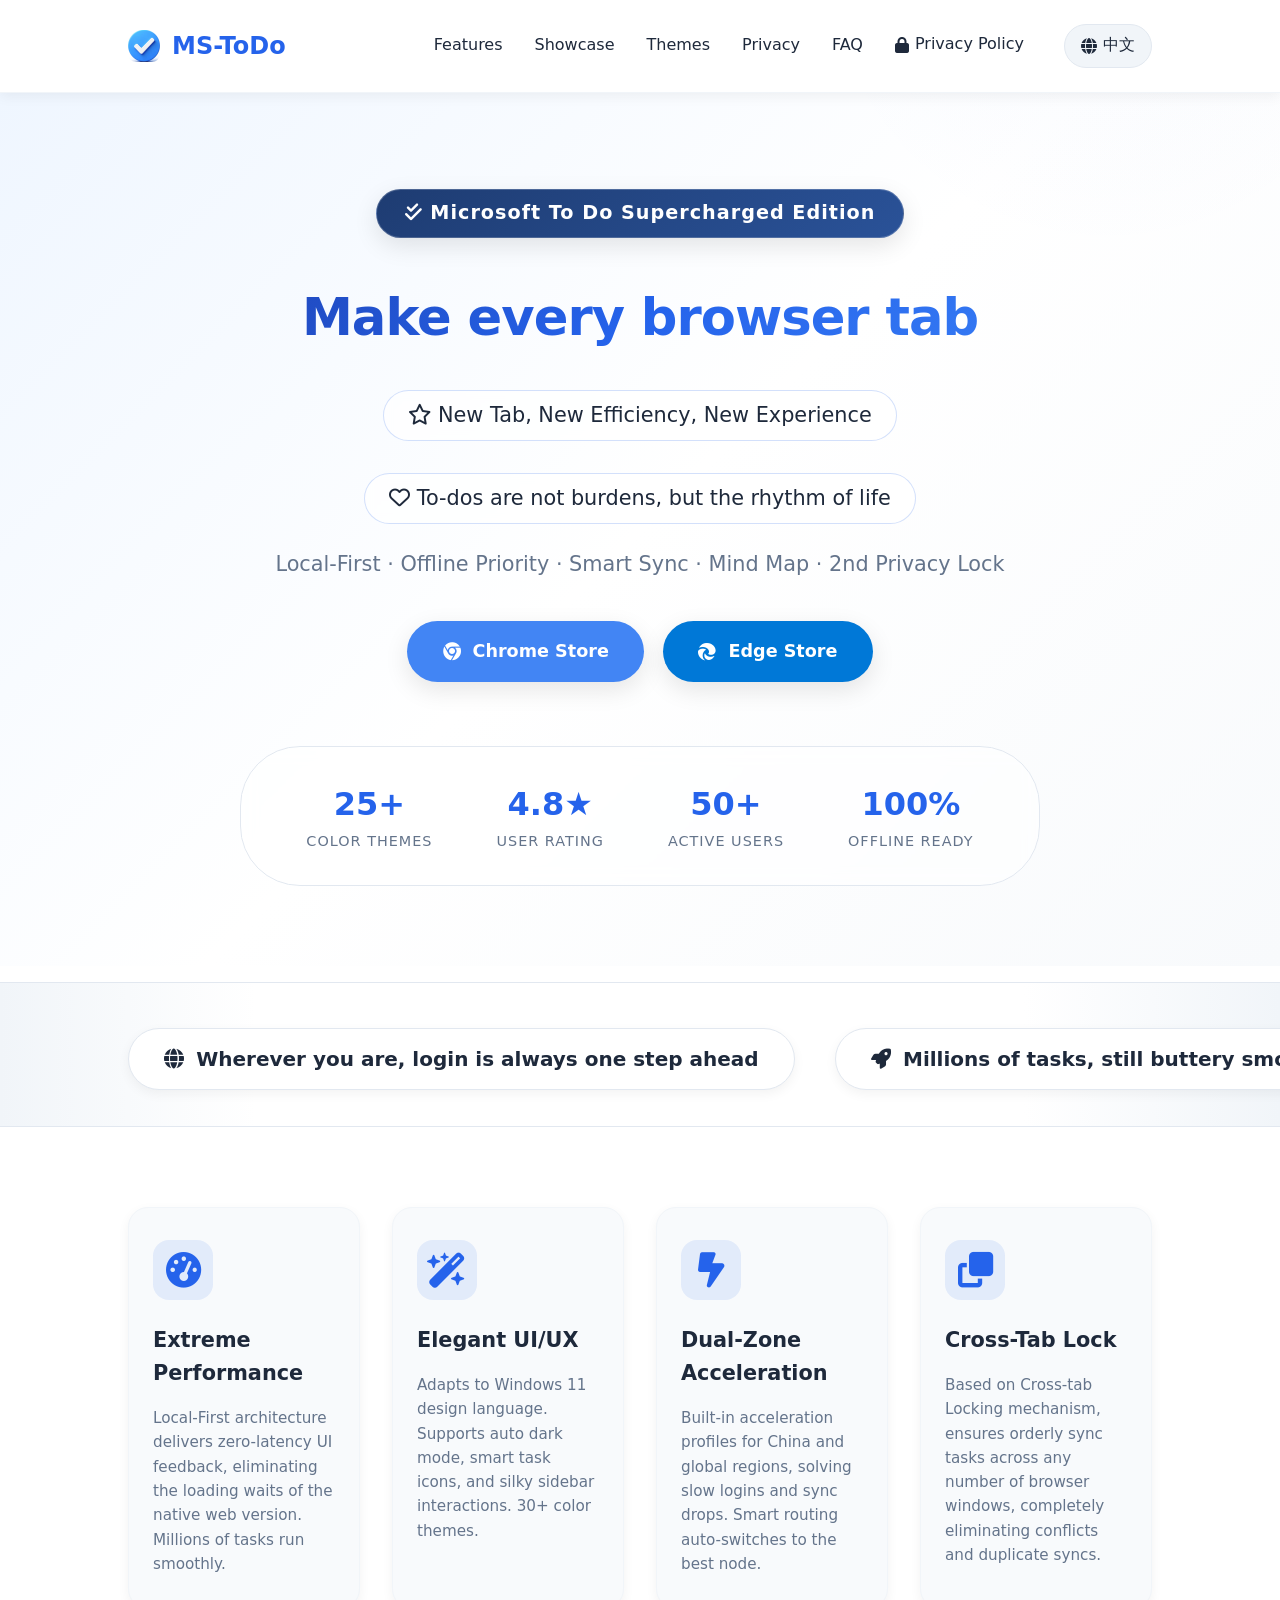
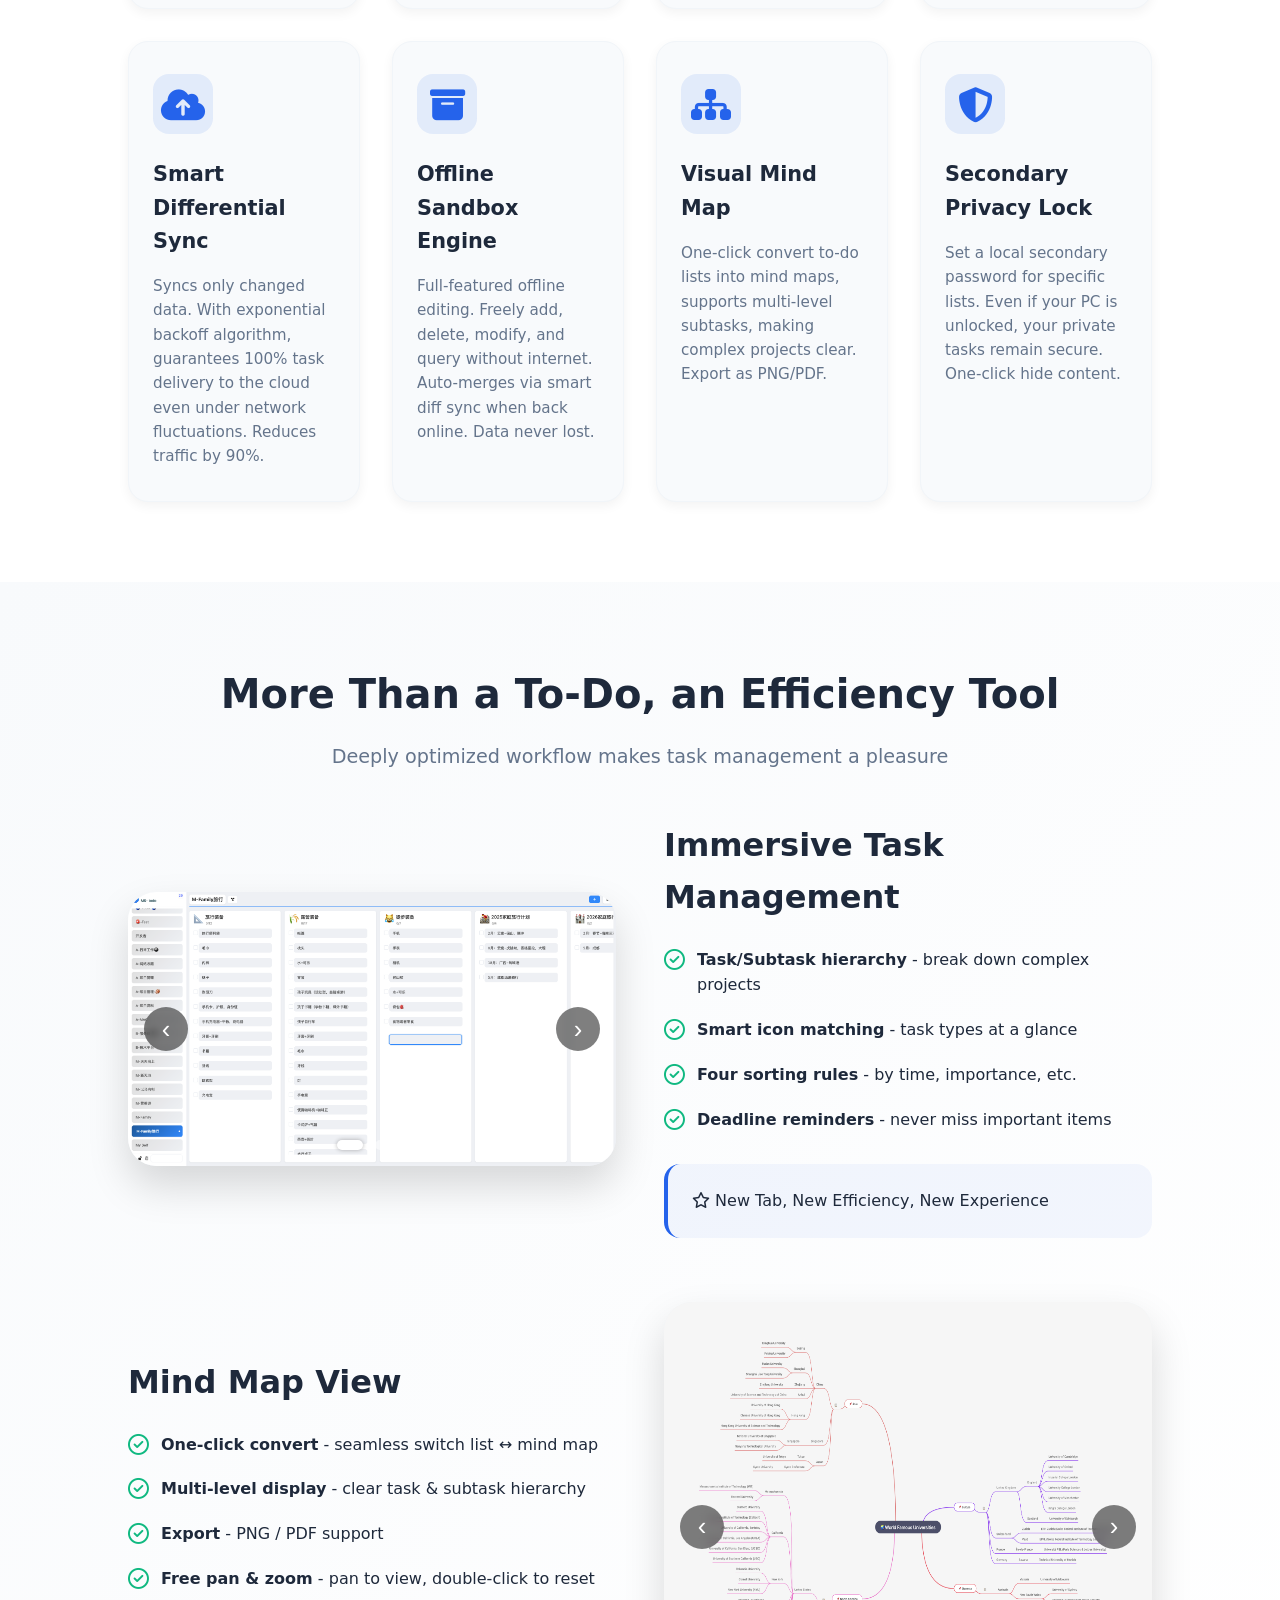
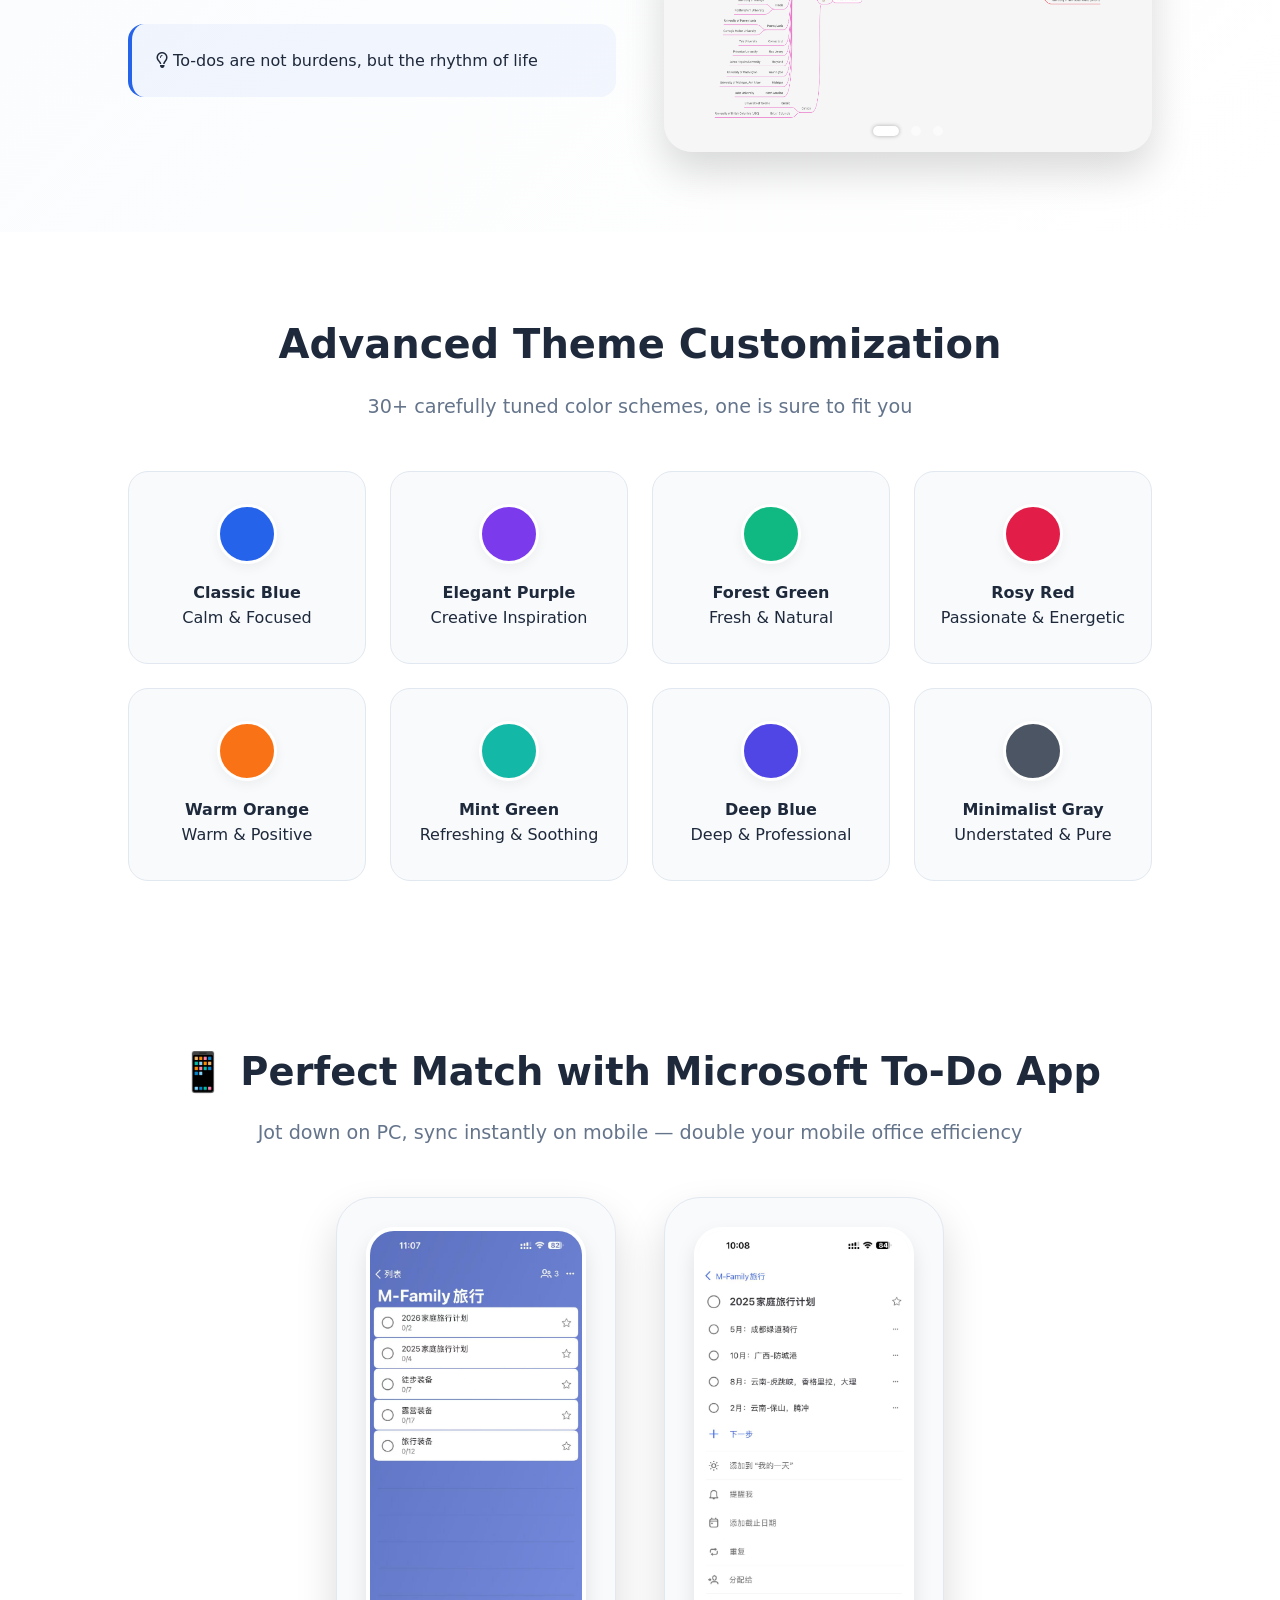
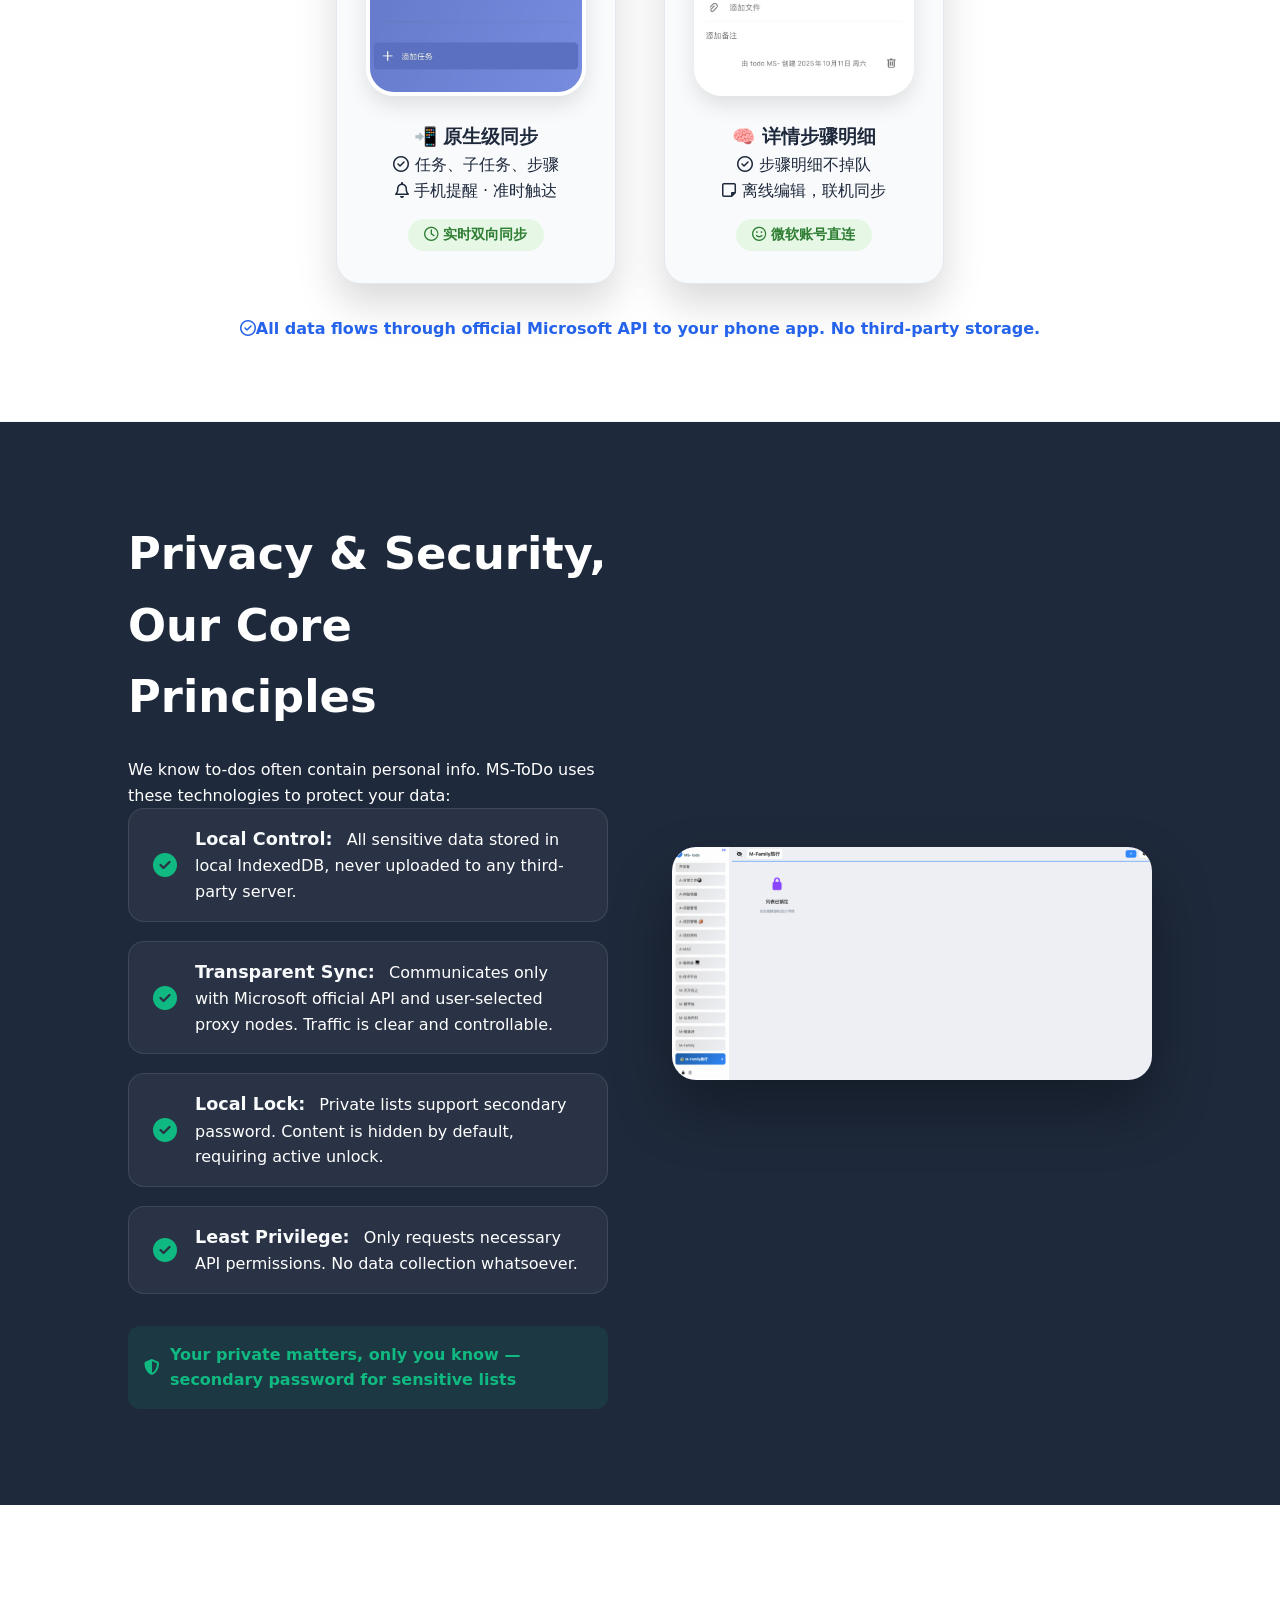
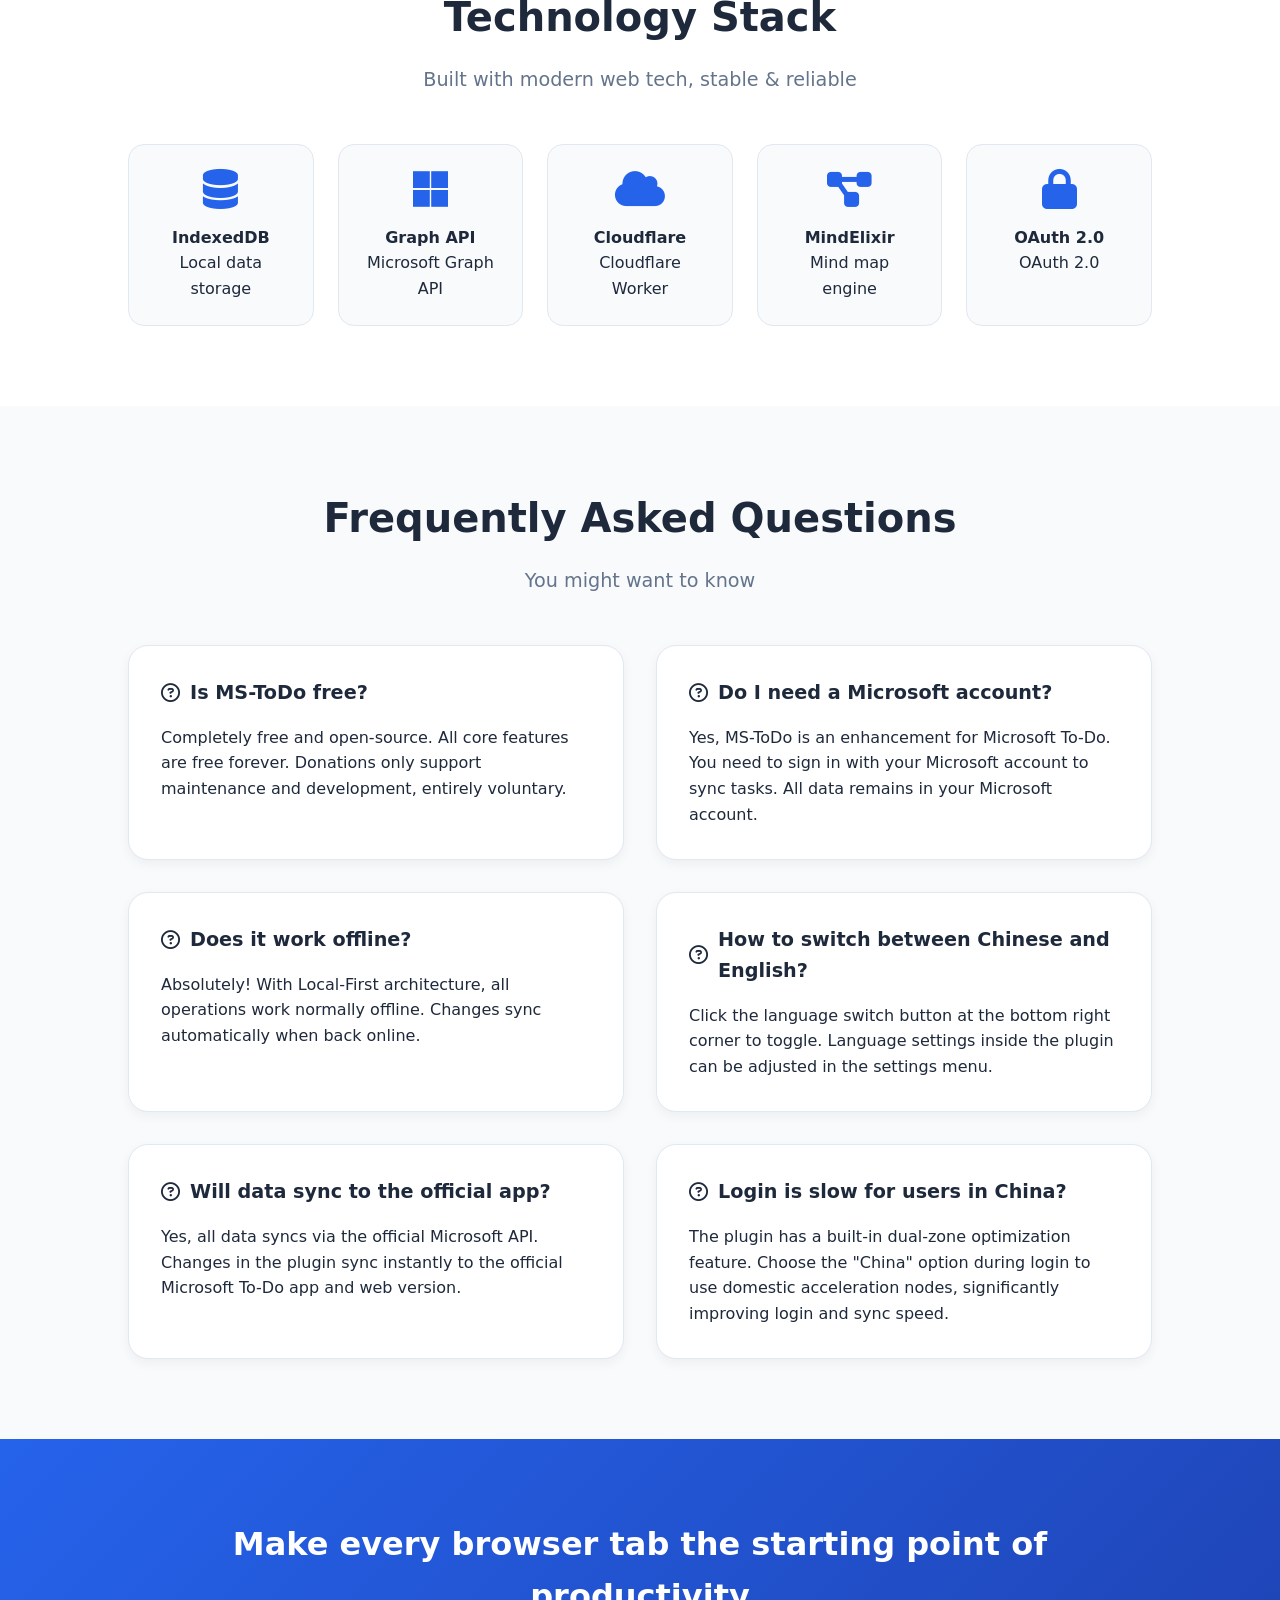
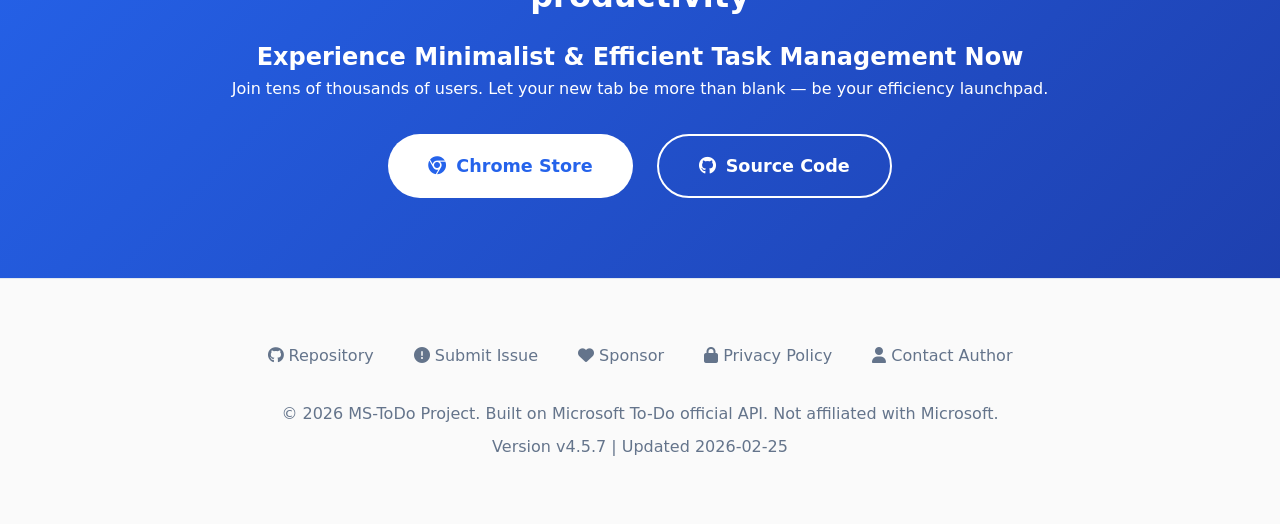
==== commit f35f01d6: "样式结构优化" ====
--- a/index.html
+++ b/index.html
@@ -10,7 +10,7 @@
     <meta property="og:description" content="手机App无缝打通 · 移动办公效率神器 · Local-First">
     <meta property="og:image" content="img/logo/logo.png">
     <meta name="google-adsense-account" content="ca-pub-5532146792919781">
-    <script async src="https://pagead2.googlesyndication.com/pagead/js/adsbygoogle.js?client=ca-pub-5532146792919781" crossorigin="anonymous"></script>
+<!--    <script async src="https://pagead2.googlesyndication.com/pagead/js/adsbygoogle.js?client=ca-pub-5532146792919781" crossorigin="anonymous"></script>-->
     <link rel="icon" type="image/png" href="img/logo/logo.png">
     <link rel="stylesheet" href="css/awesome-6.7.2.css">
     <link rel="stylesheet" href="css/page.css">
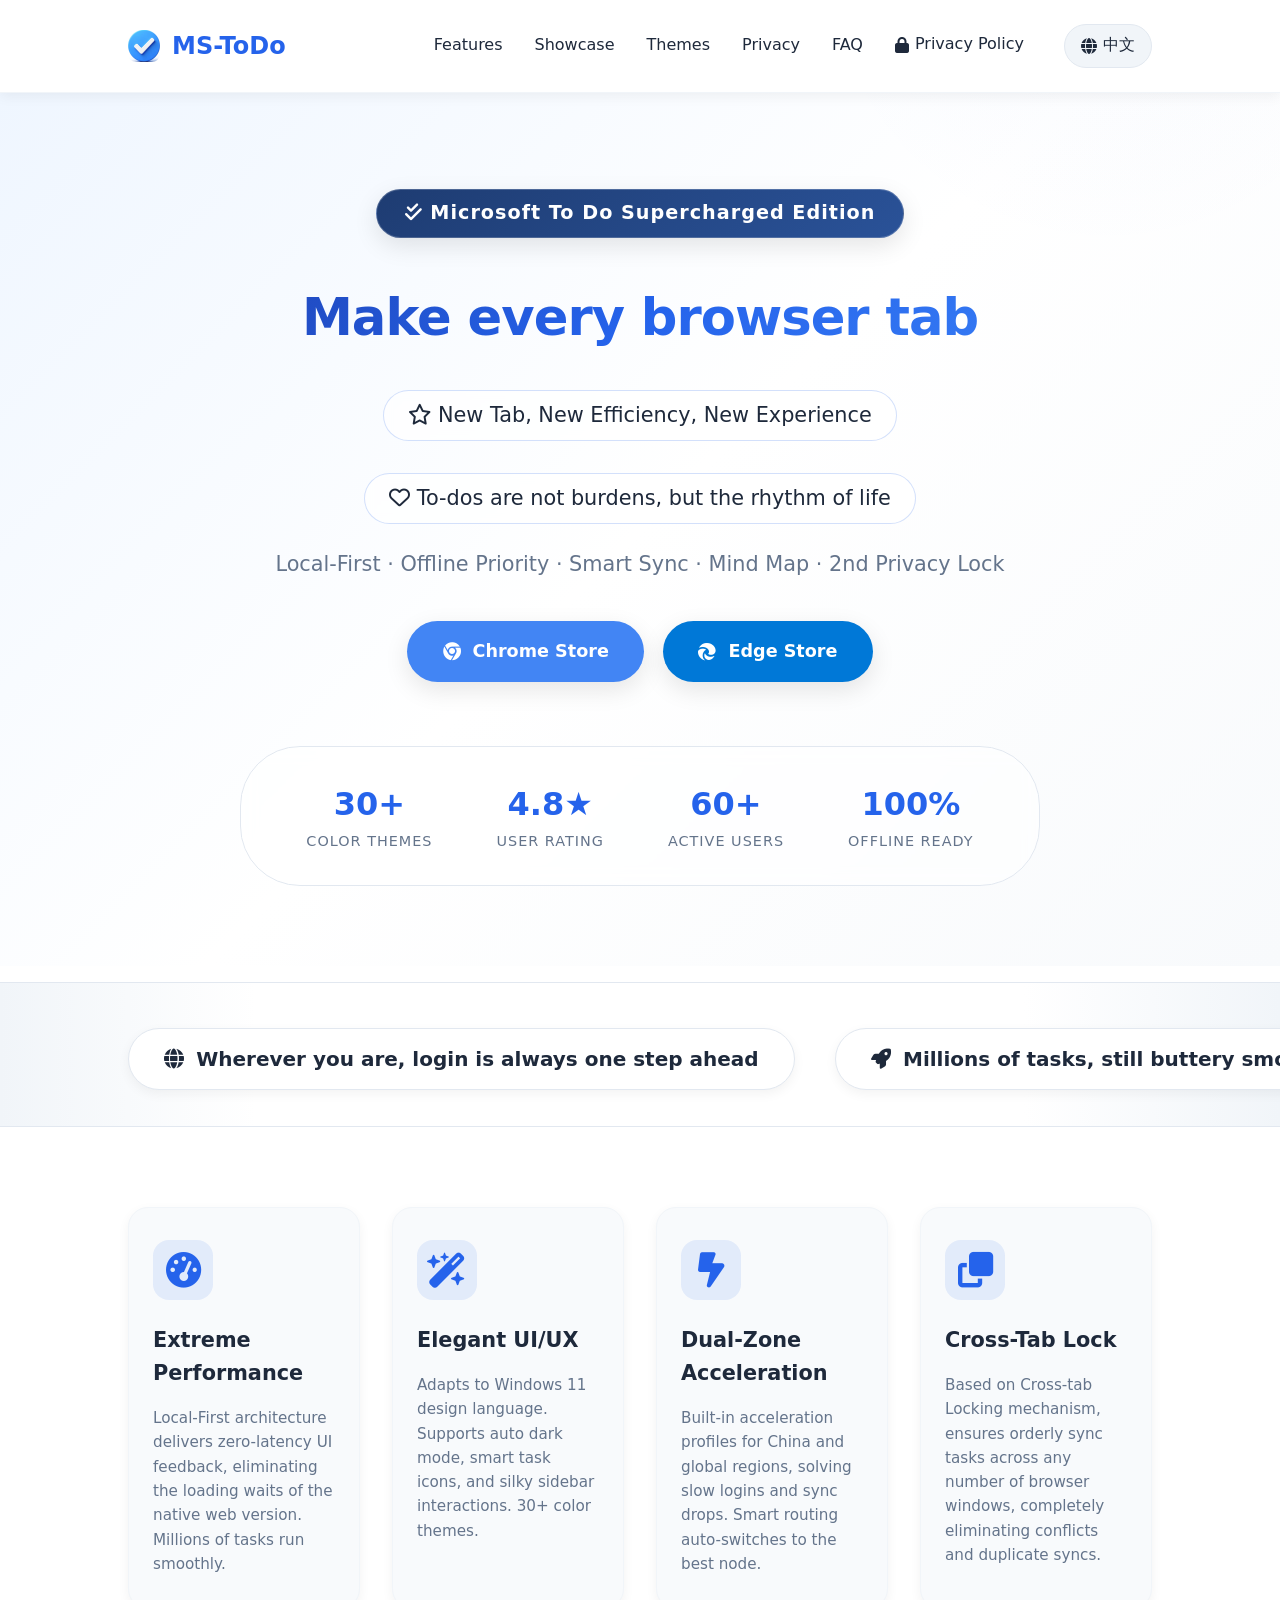
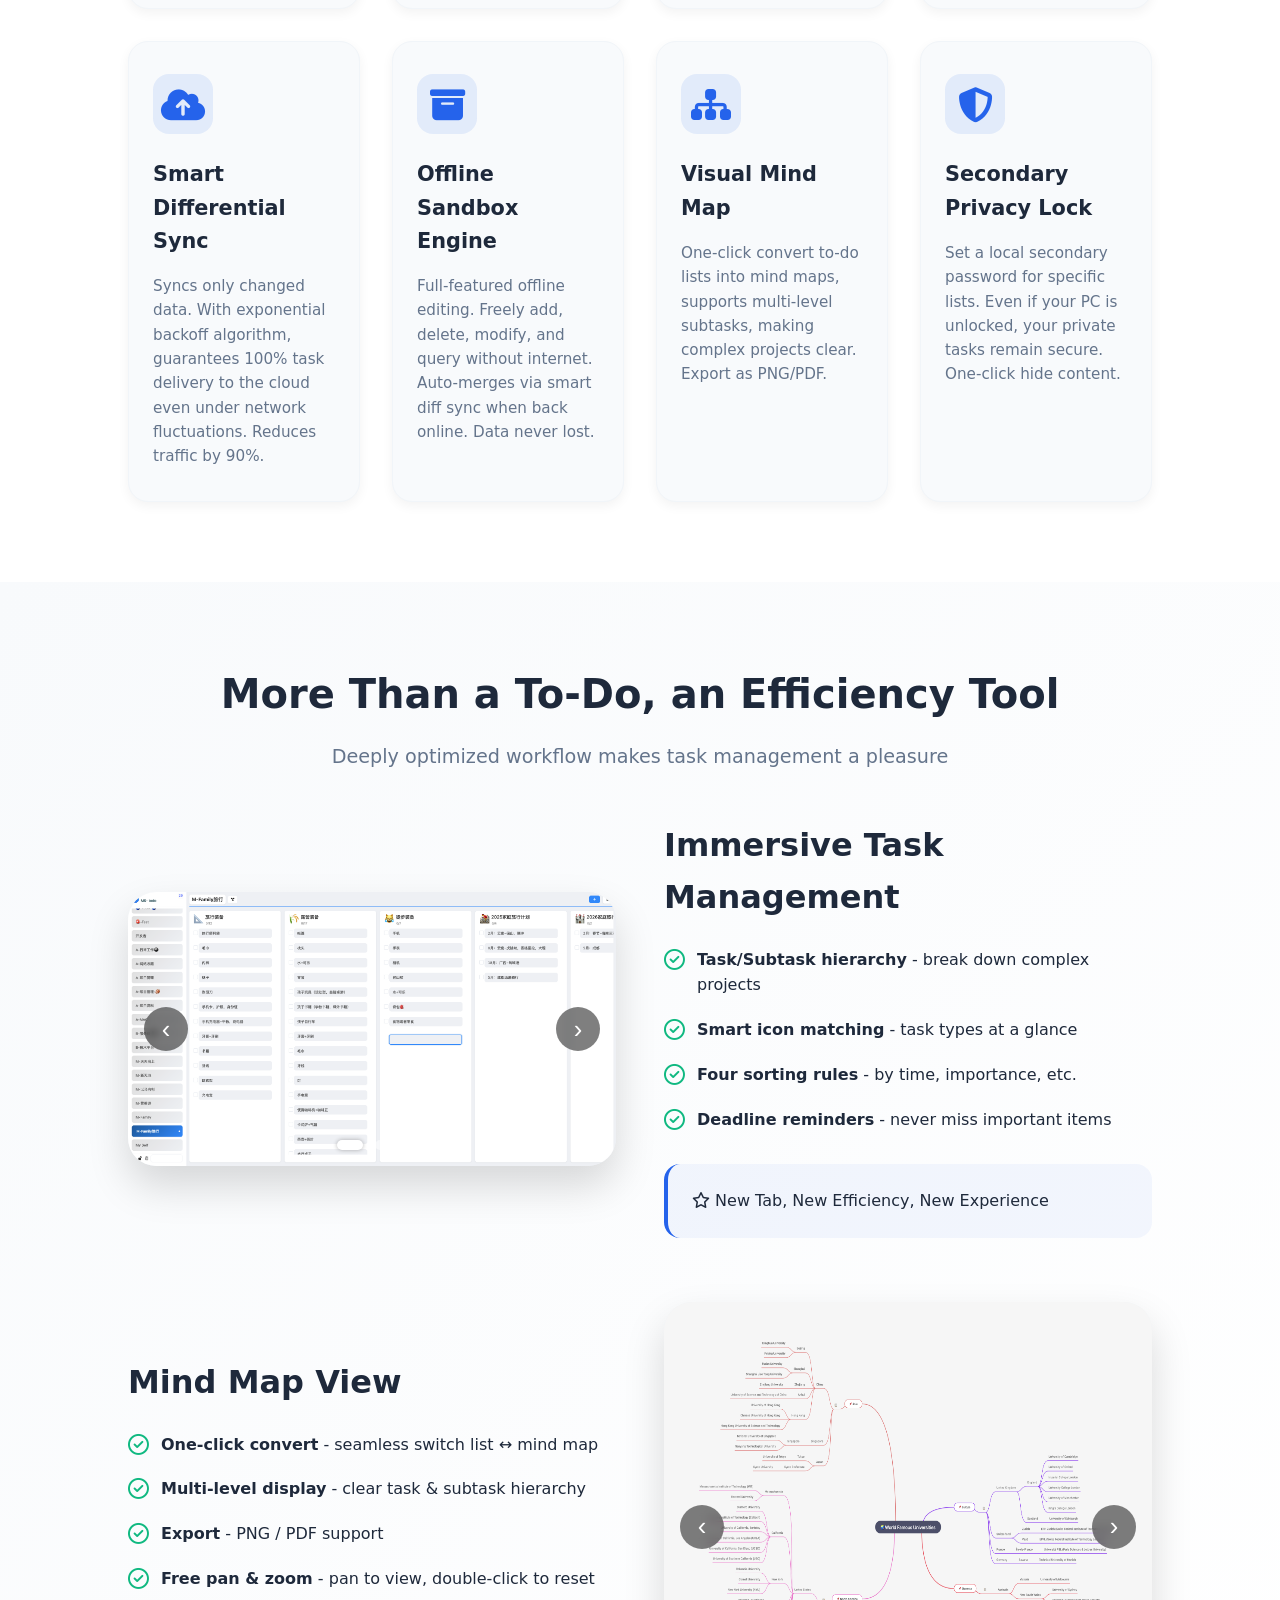
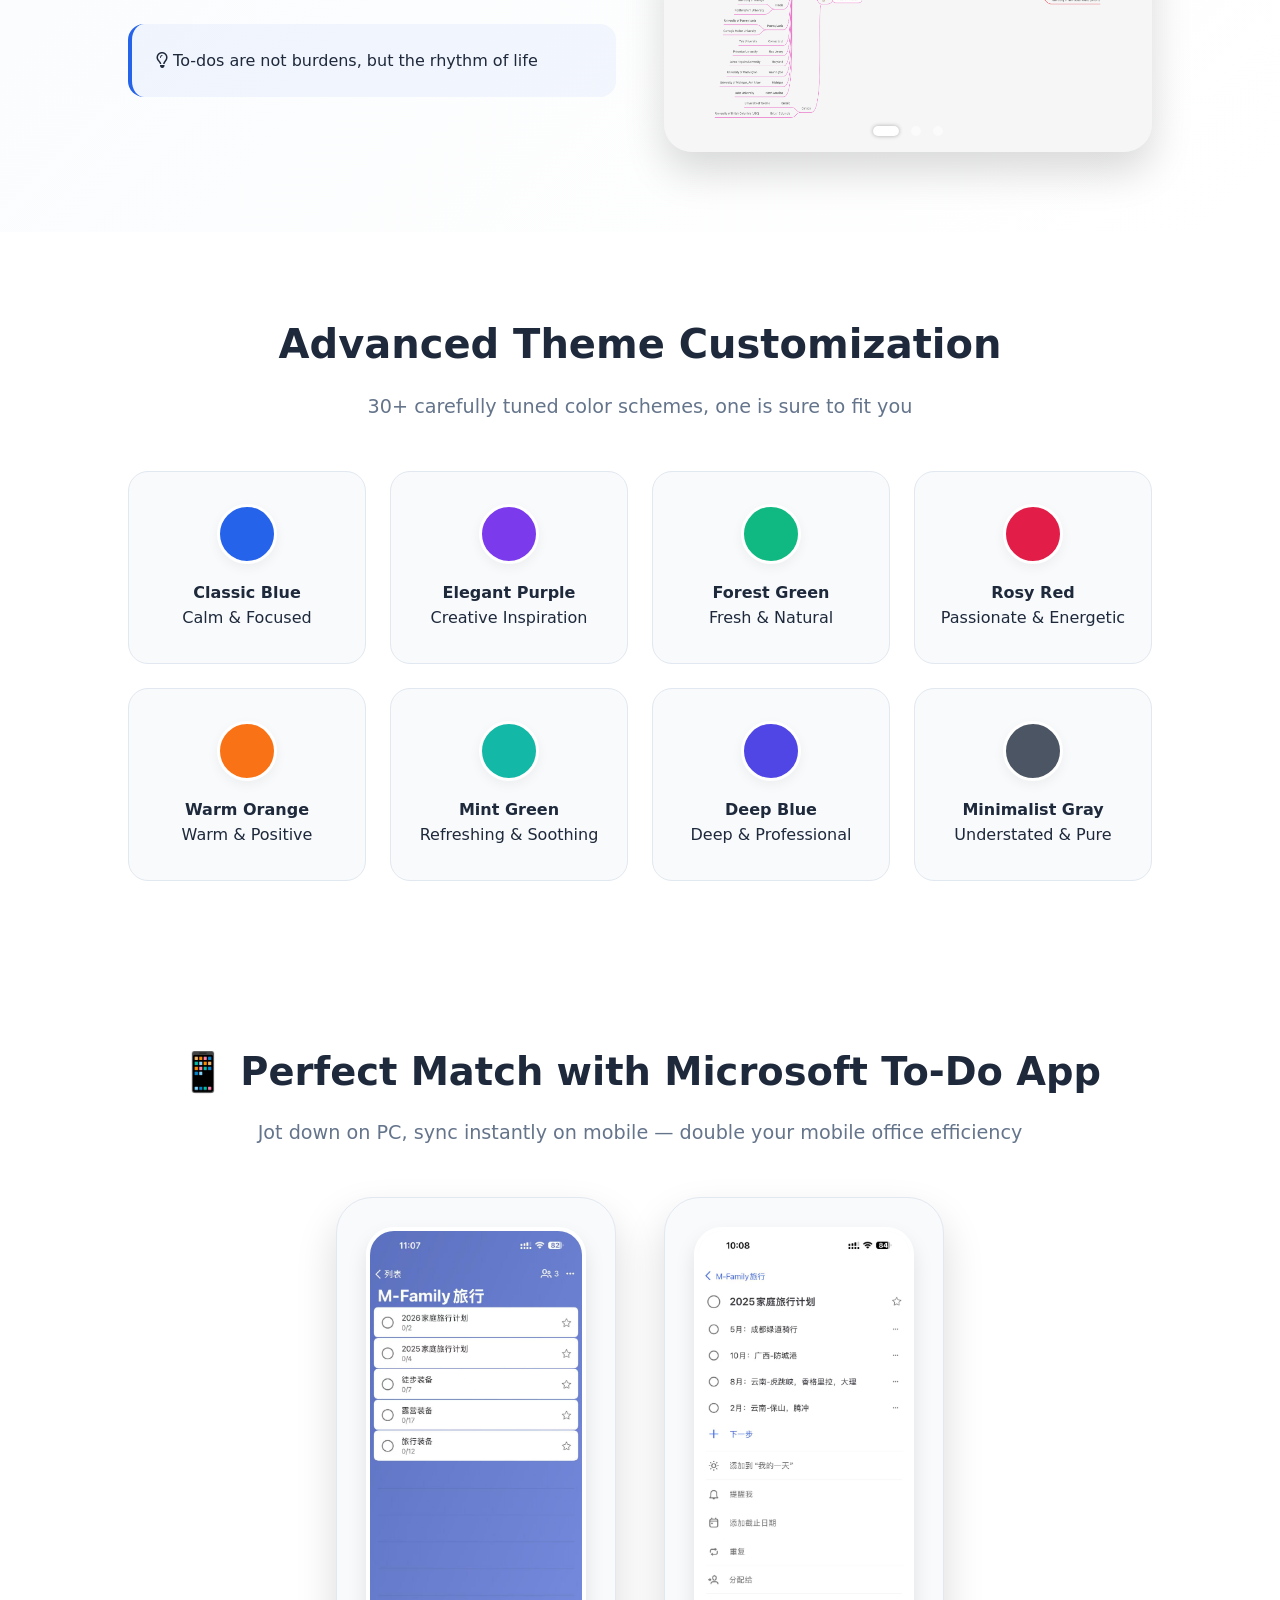
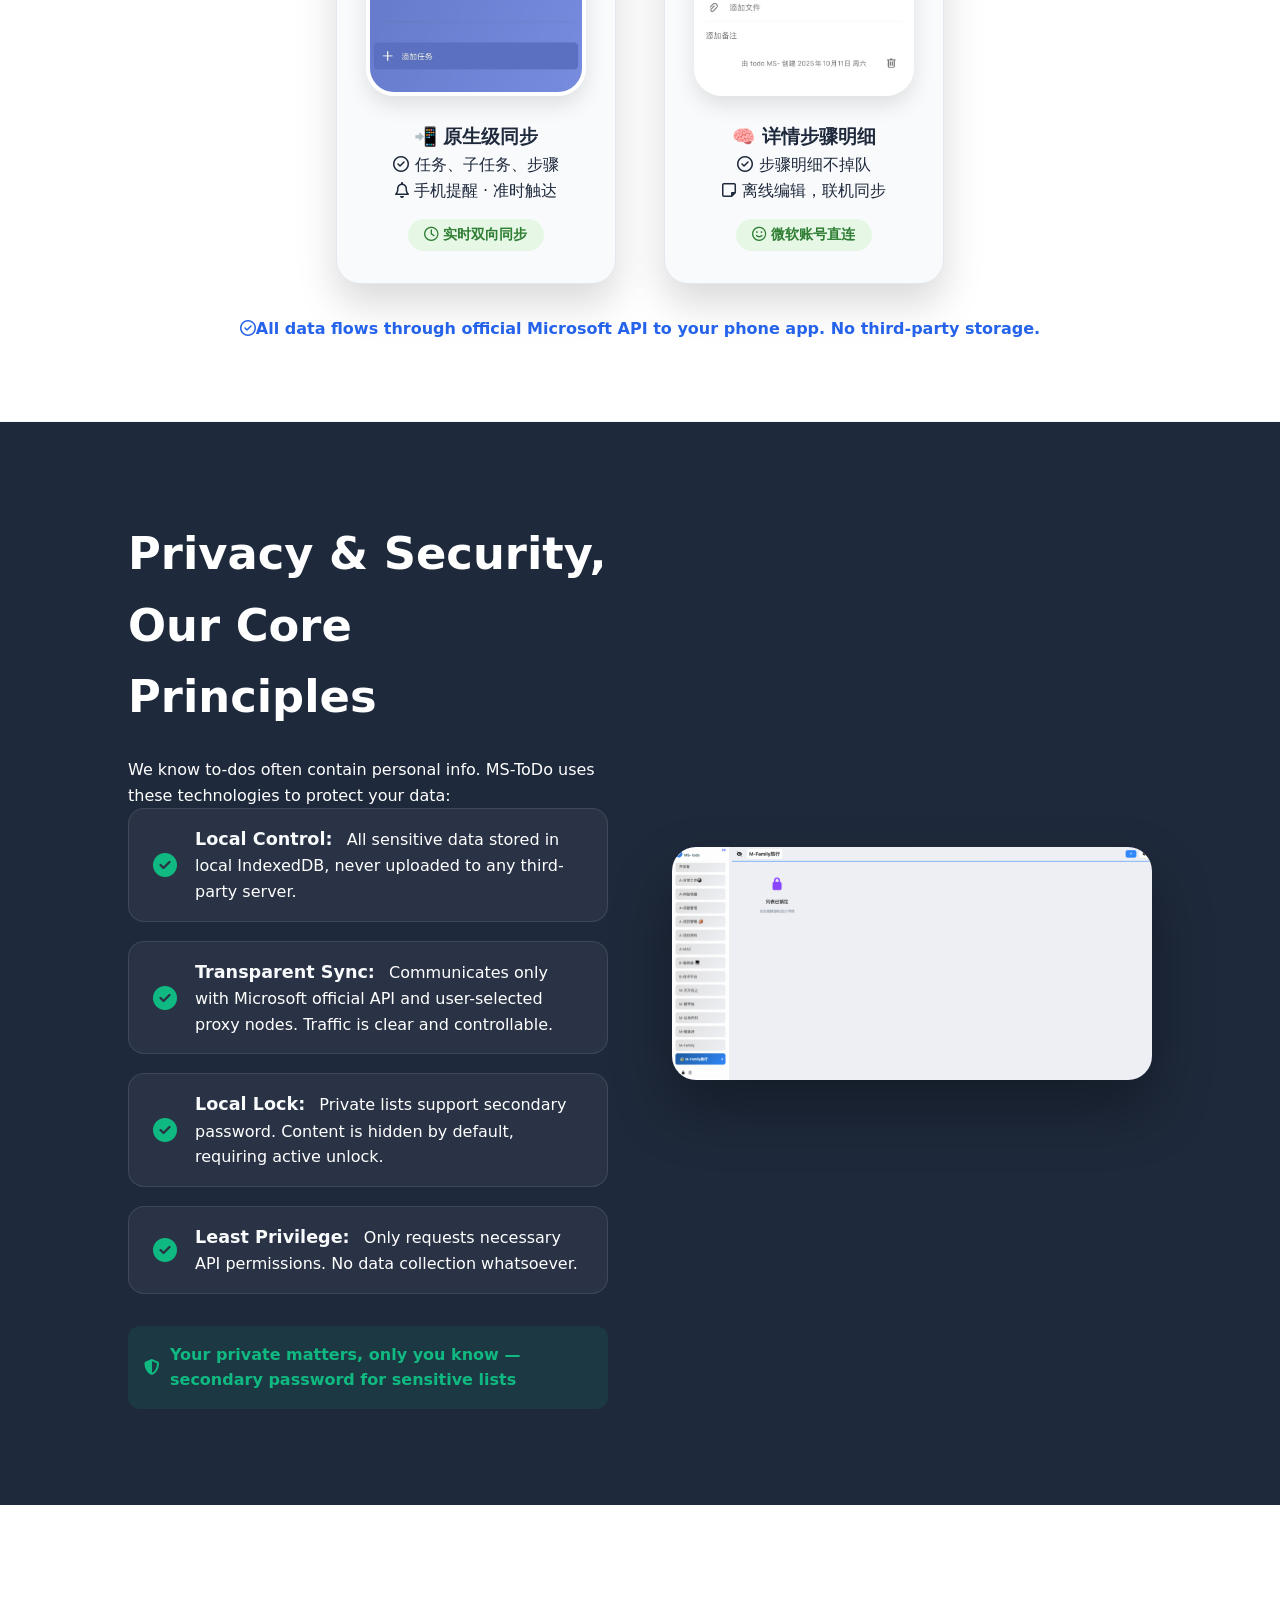
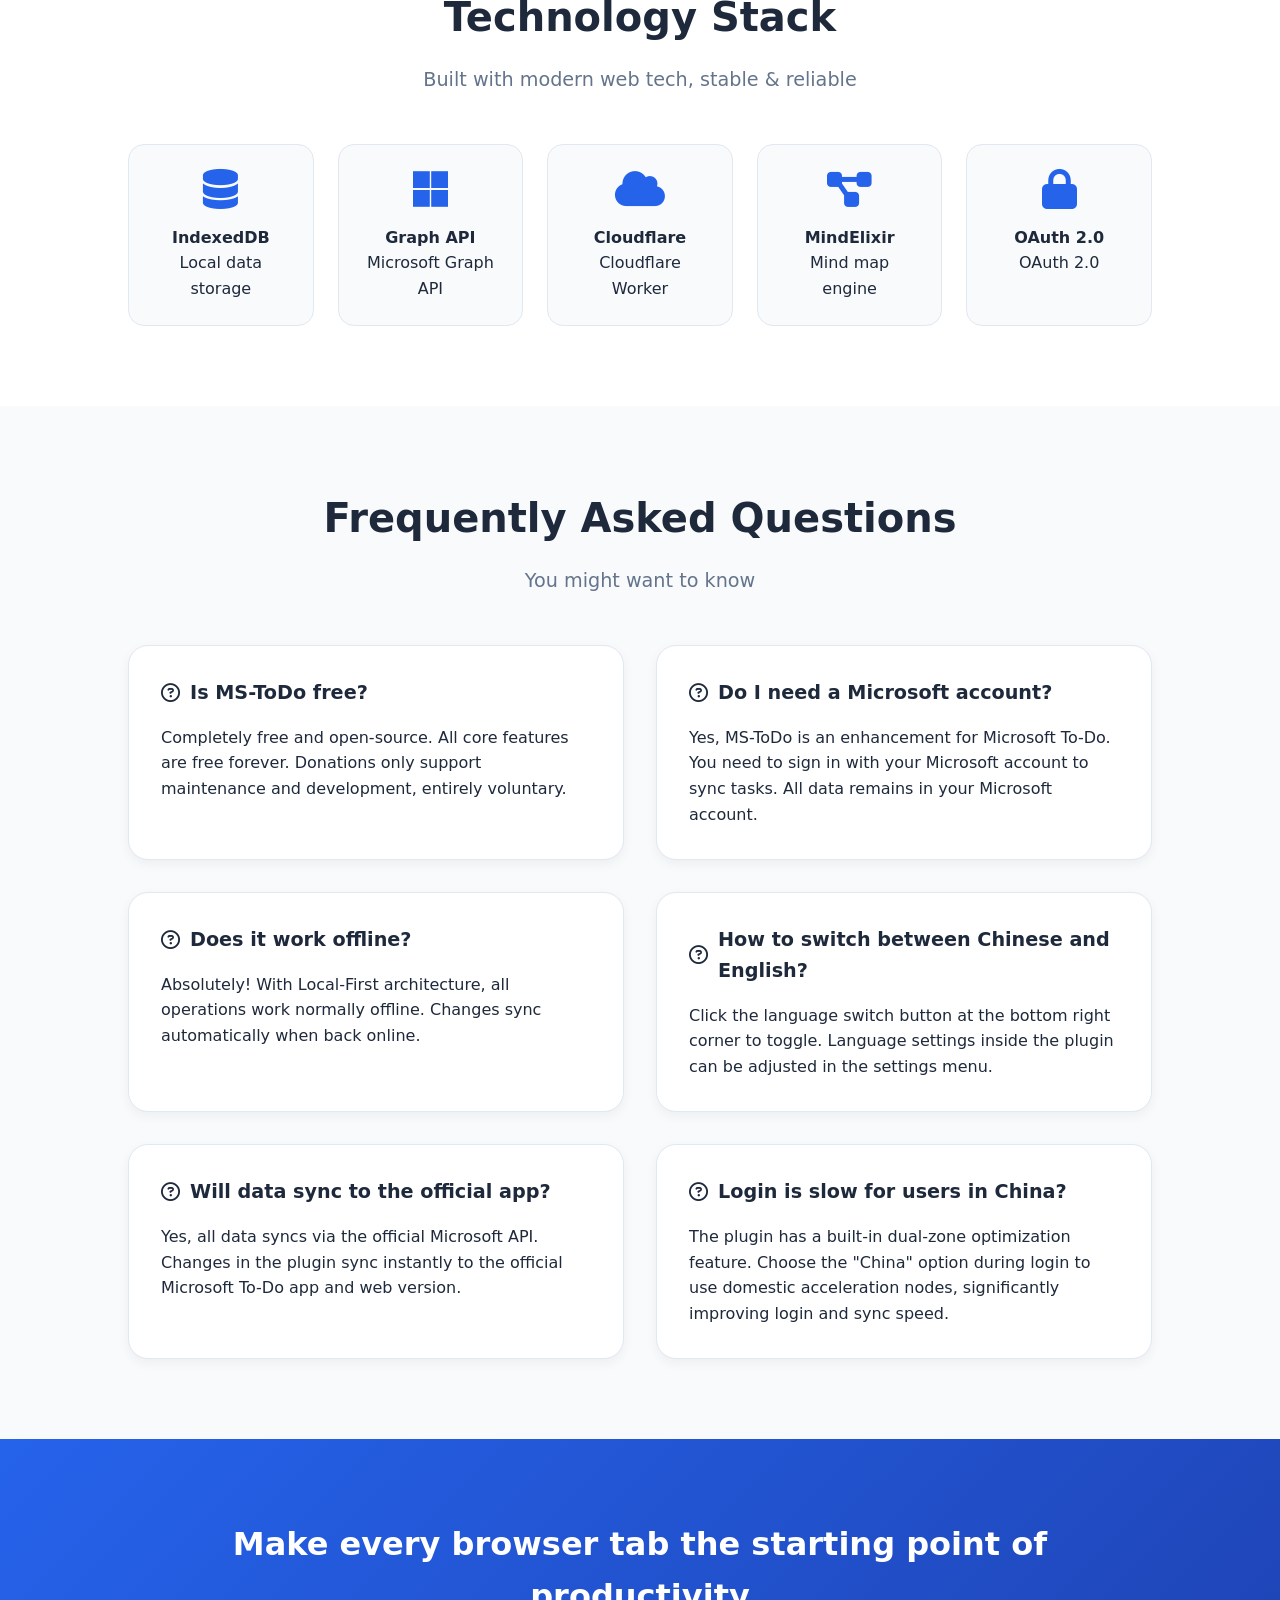
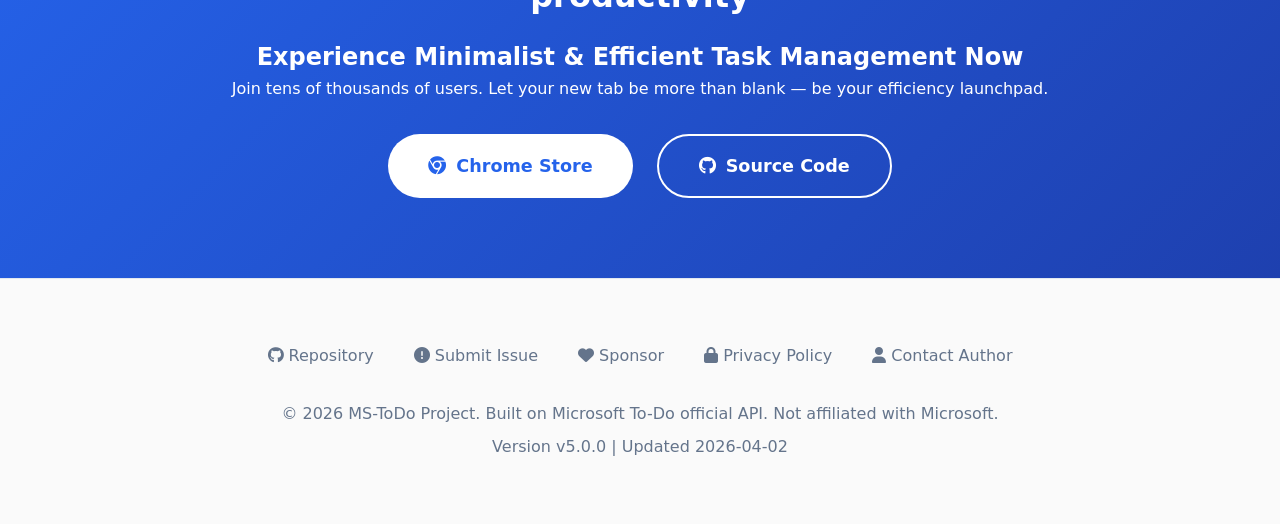
==== commit d83e69a5: "数据更新" ====
--- a/index.html
+++ b/index.html
@@ -9,7 +9,7 @@
     <meta property="og:title" content="MS-ToDo - 微软待办超级增强版">
     <meta property="og:description" content="手机App无缝打通 · 移动办公效率神器 · Local-First">
     <meta property="og:image" content="img/logo/logo.png">
-    <meta name="google-adsense-account" content="ca-pub-5532146792919781">
+<!--    <meta name="google-adsense-account" content="ca-pub-5532146792919781">-->
 <!--    <script async src="https://pagead2.googlesyndication.com/pagead/js/adsbygoogle.js?client=ca-pub-5532146792919781" crossorigin="anonymous"></script>-->
     <link rel="icon" type="image/png" href="img/logo/logo.png">
     <link rel="stylesheet" href="css/awesome-6.7.2.css">
@@ -57,7 +57,7 @@
     </div>
     <div class="stats-bar">
         <div class="stat-item">
-            <div class="stat-number">25+</div>
+            <div class="stat-number">30+</div>
             <div class="stat-label" data-i18n="stat-themes">颜色主题</div>
         </div>
         <div class="stat-item">
@@ -65,7 +65,7 @@
             <div class="stat-label" data-i18n="stat-rating">用户评分</div>
         </div>
         <div class="stat-item">
-            <div class="stat-number">50+</div>
+            <div class="stat-number">60+</div>
             <div class="stat-label" data-i18n="stat-users">活跃用户</div>
         </div>
         <div class="stat-item">
@@ -353,7 +353,7 @@
         <a href="https://github.com/cuifuq7" target="_blank"><i class="fa-solid fa-user"></i> <span data-i18n="footer-contact">联系作者</span></a>
     </div>
     <p class="footer-copyright">&copy; 2026 MS-ToDo Project. <span data-i18n="footer-copy">基于 Microsoft To Do 官方 API 构建，与微软公司无附属关系。</span></p>
-    <p class="footer-copyright" style="margin-top: 0.5rem;" data-i18n="footer-version">当前版本 v4.5.7 | 更新于 2026-02-25</p>
+    <p class="footer-copyright" style="margin-top: 0.5rem;" data-i18n="footer-version">当前版本 v5.0.0 | 更新于 2026-04-02</p>
 </footer>
 
 <script>
@@ -486,7 +486,7 @@
             'footer-contact': '联系作者',
             'footer-privacy': '隐私政策',
             'footer-copy': '基于 Microsoft To Do 官方 API 构建，与微软公司无附属关系。',
-            'footer-version': '当前版本 v4.5.7 | 更新于 2026-02-25',
+            'footer-version': '当前版本 v5.0.0 | 更新于 2026-04-02',
             'privacy-title': '隐私政策',
             'privacy-updated': '最后更新：2026年3月19日'
         },
@@ -617,7 +617,7 @@
             'footer-contact': 'Contact Author',
             'footer-privacy': 'Privacy Policy',
             'footer-copy': 'Built on Microsoft To-Do official API. Not affiliated with Microsoft.',
-            'footer-version': 'Version v4.5.7 | Updated 2026-02-25',
+            'footer-version': 'Version v5.0.0 | Updated 2026-04-02',
             'privacy-title': 'Privacy Policy',
             'privacy-updated': 'Last updated: March 19, 2026'
         }
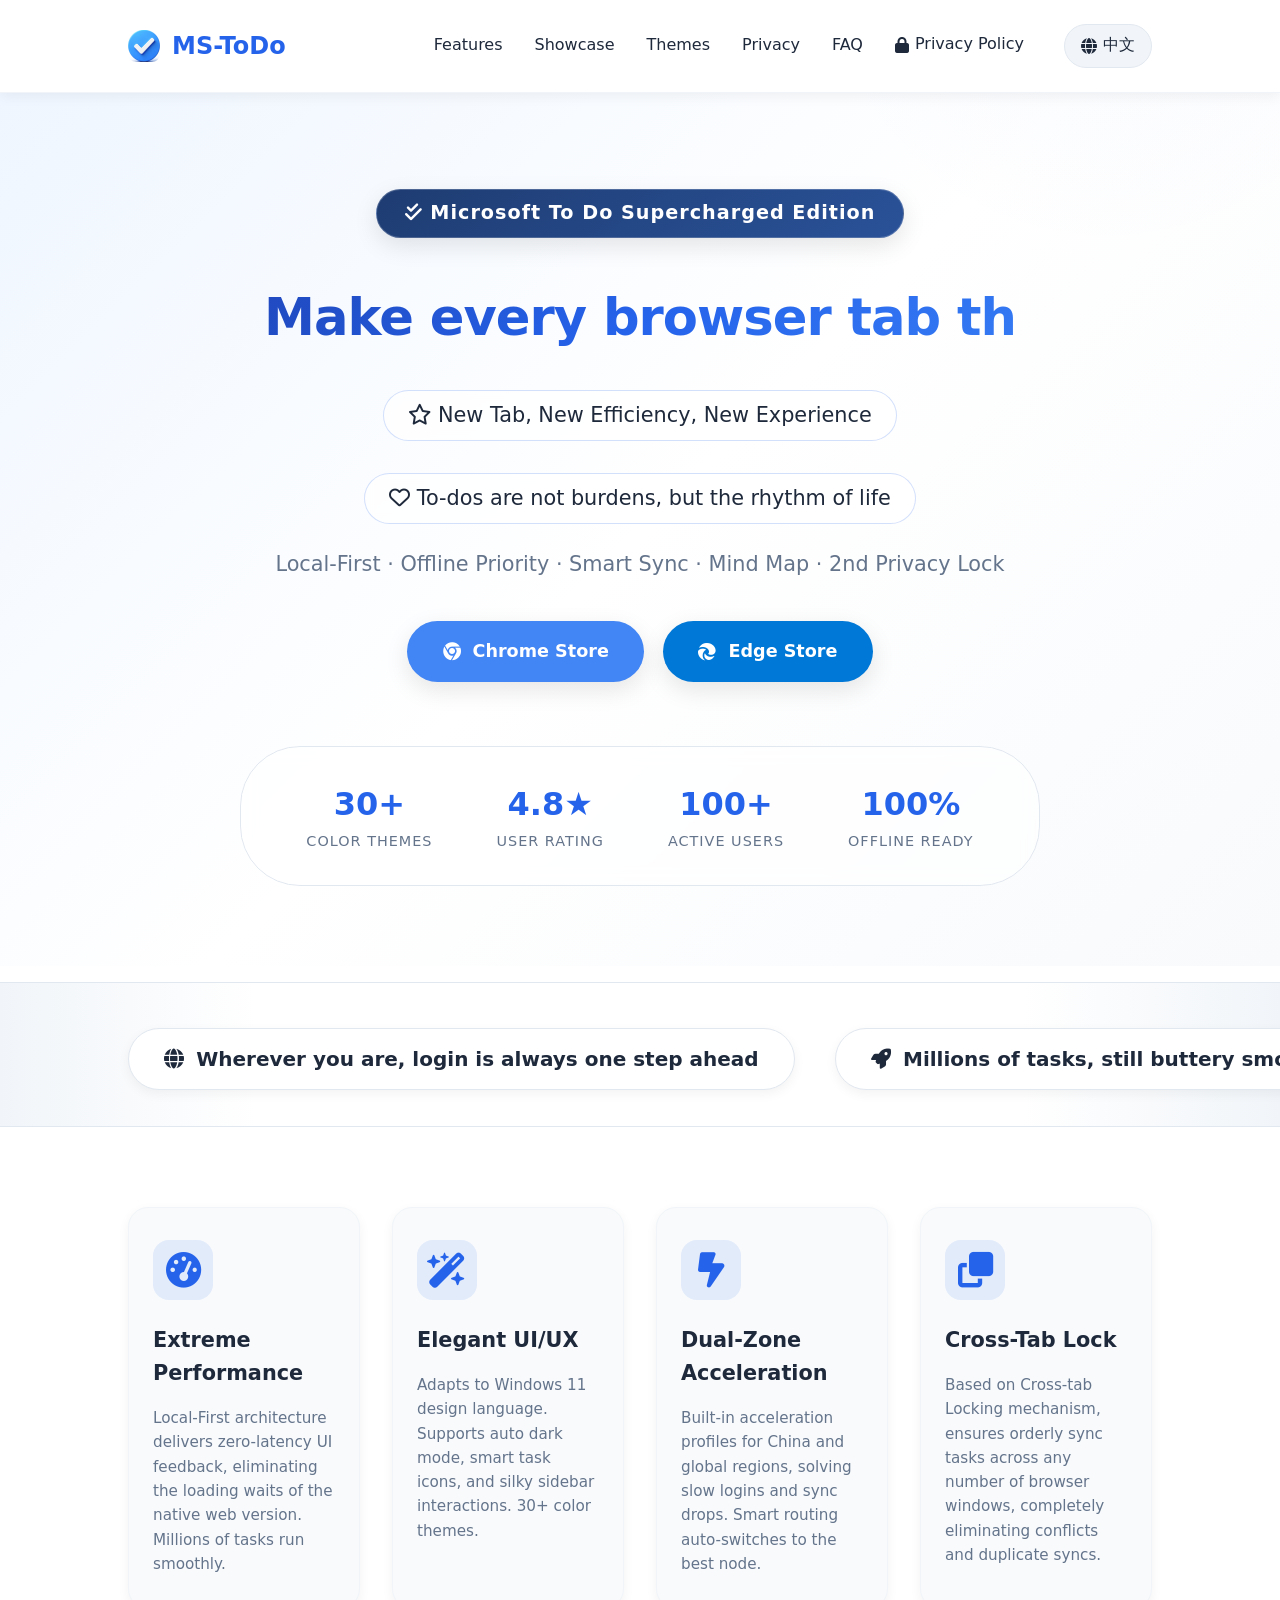
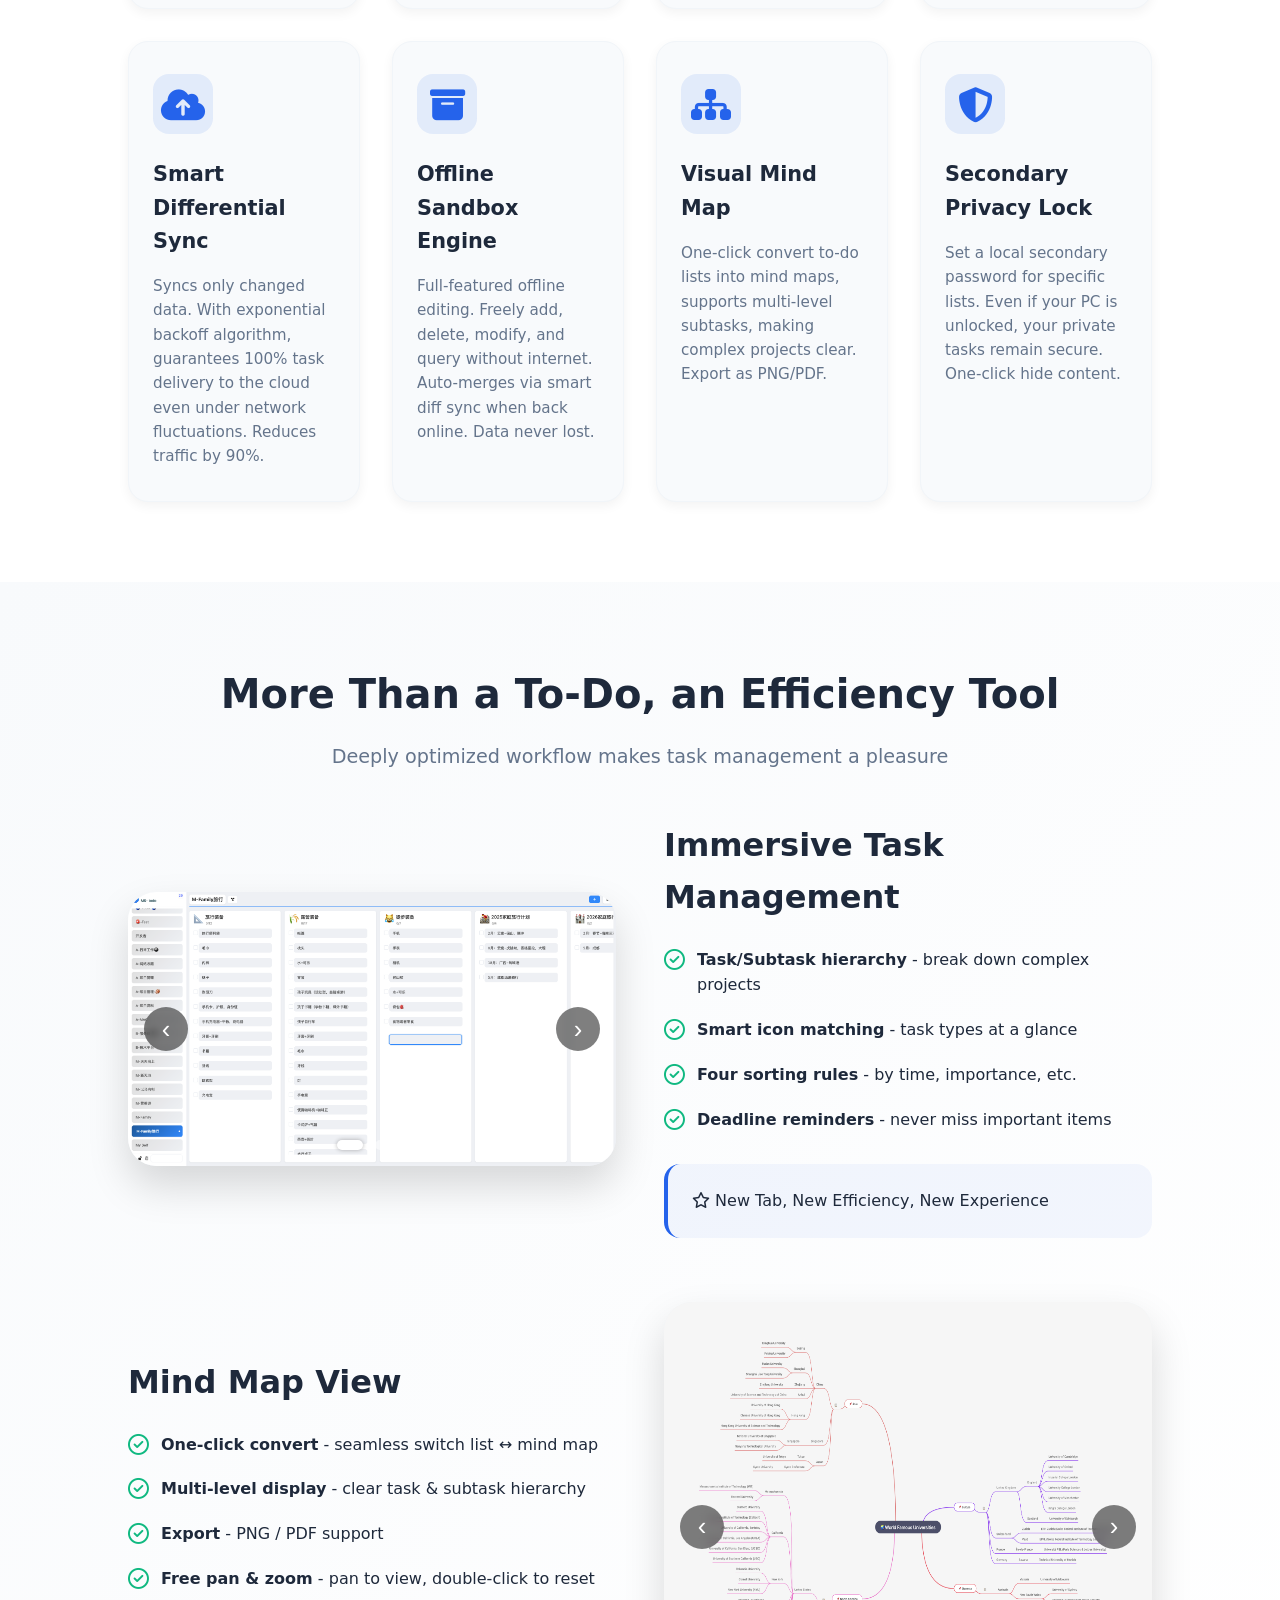
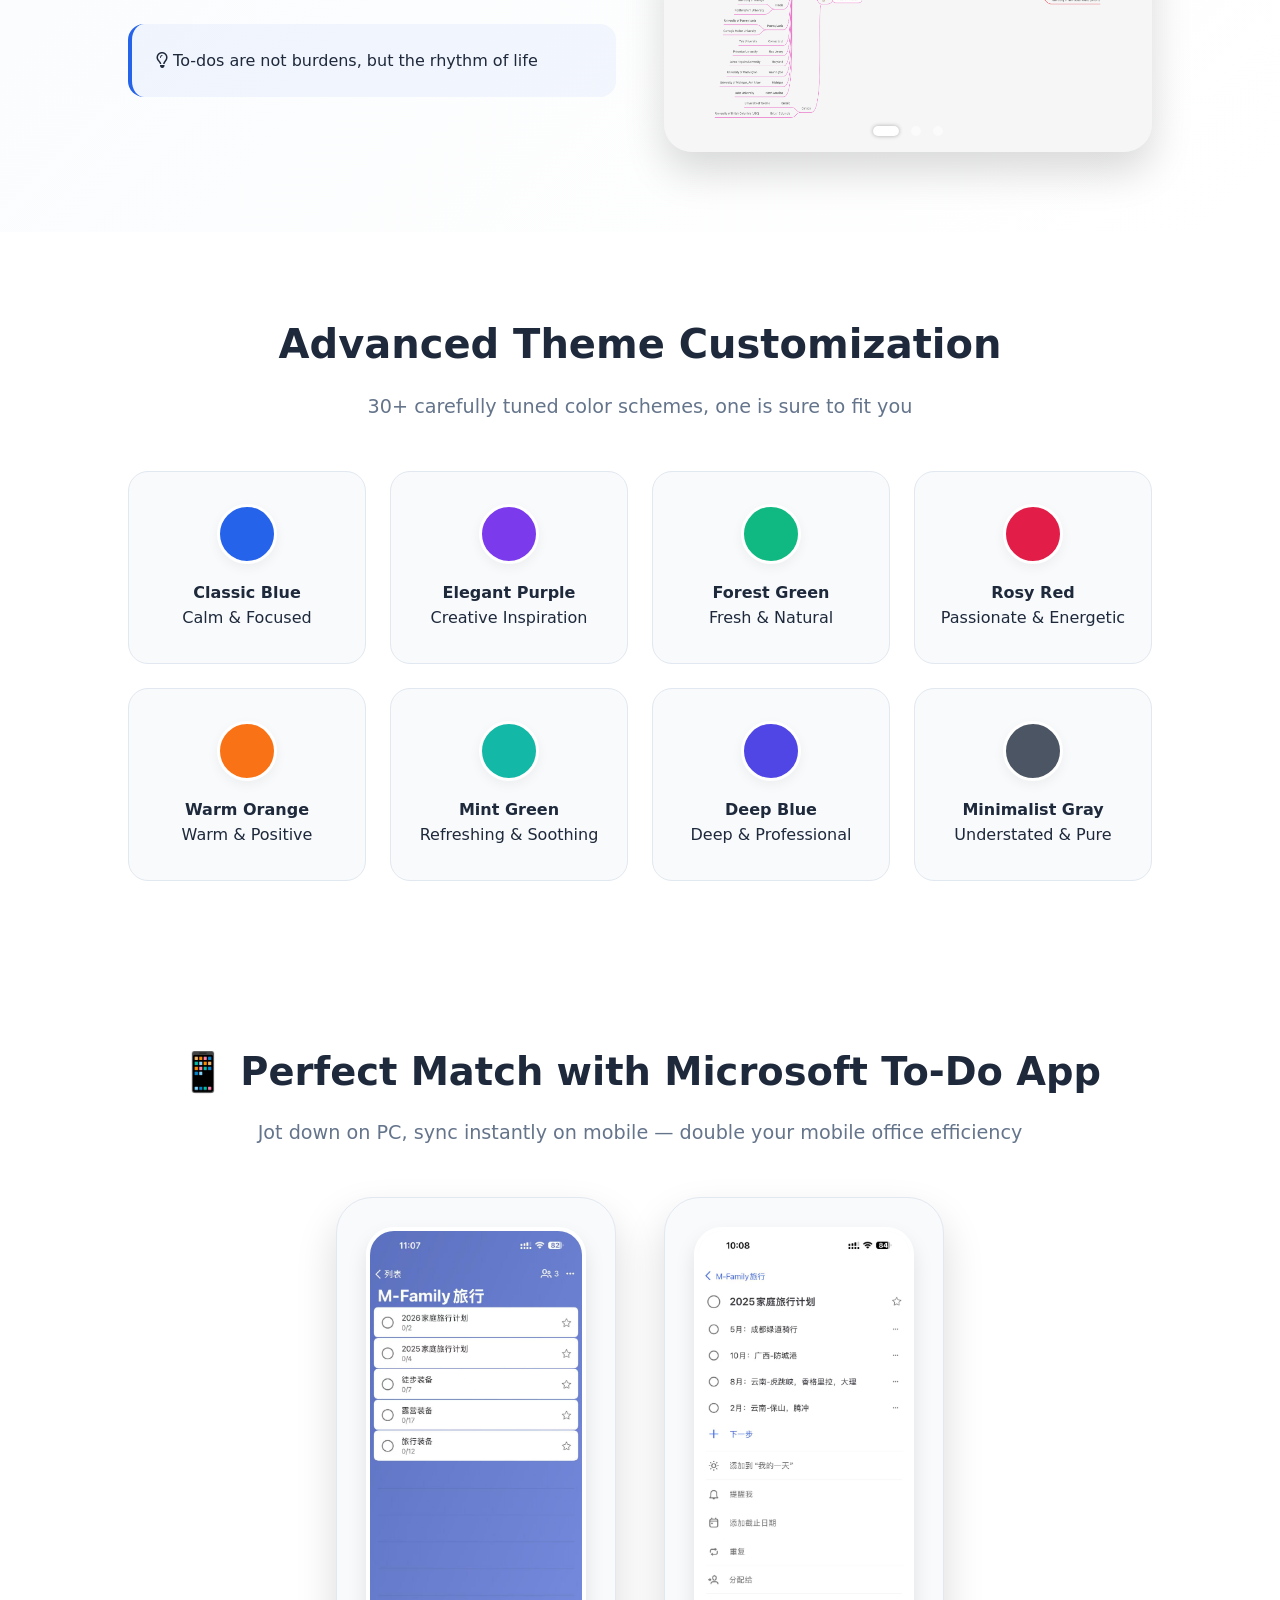
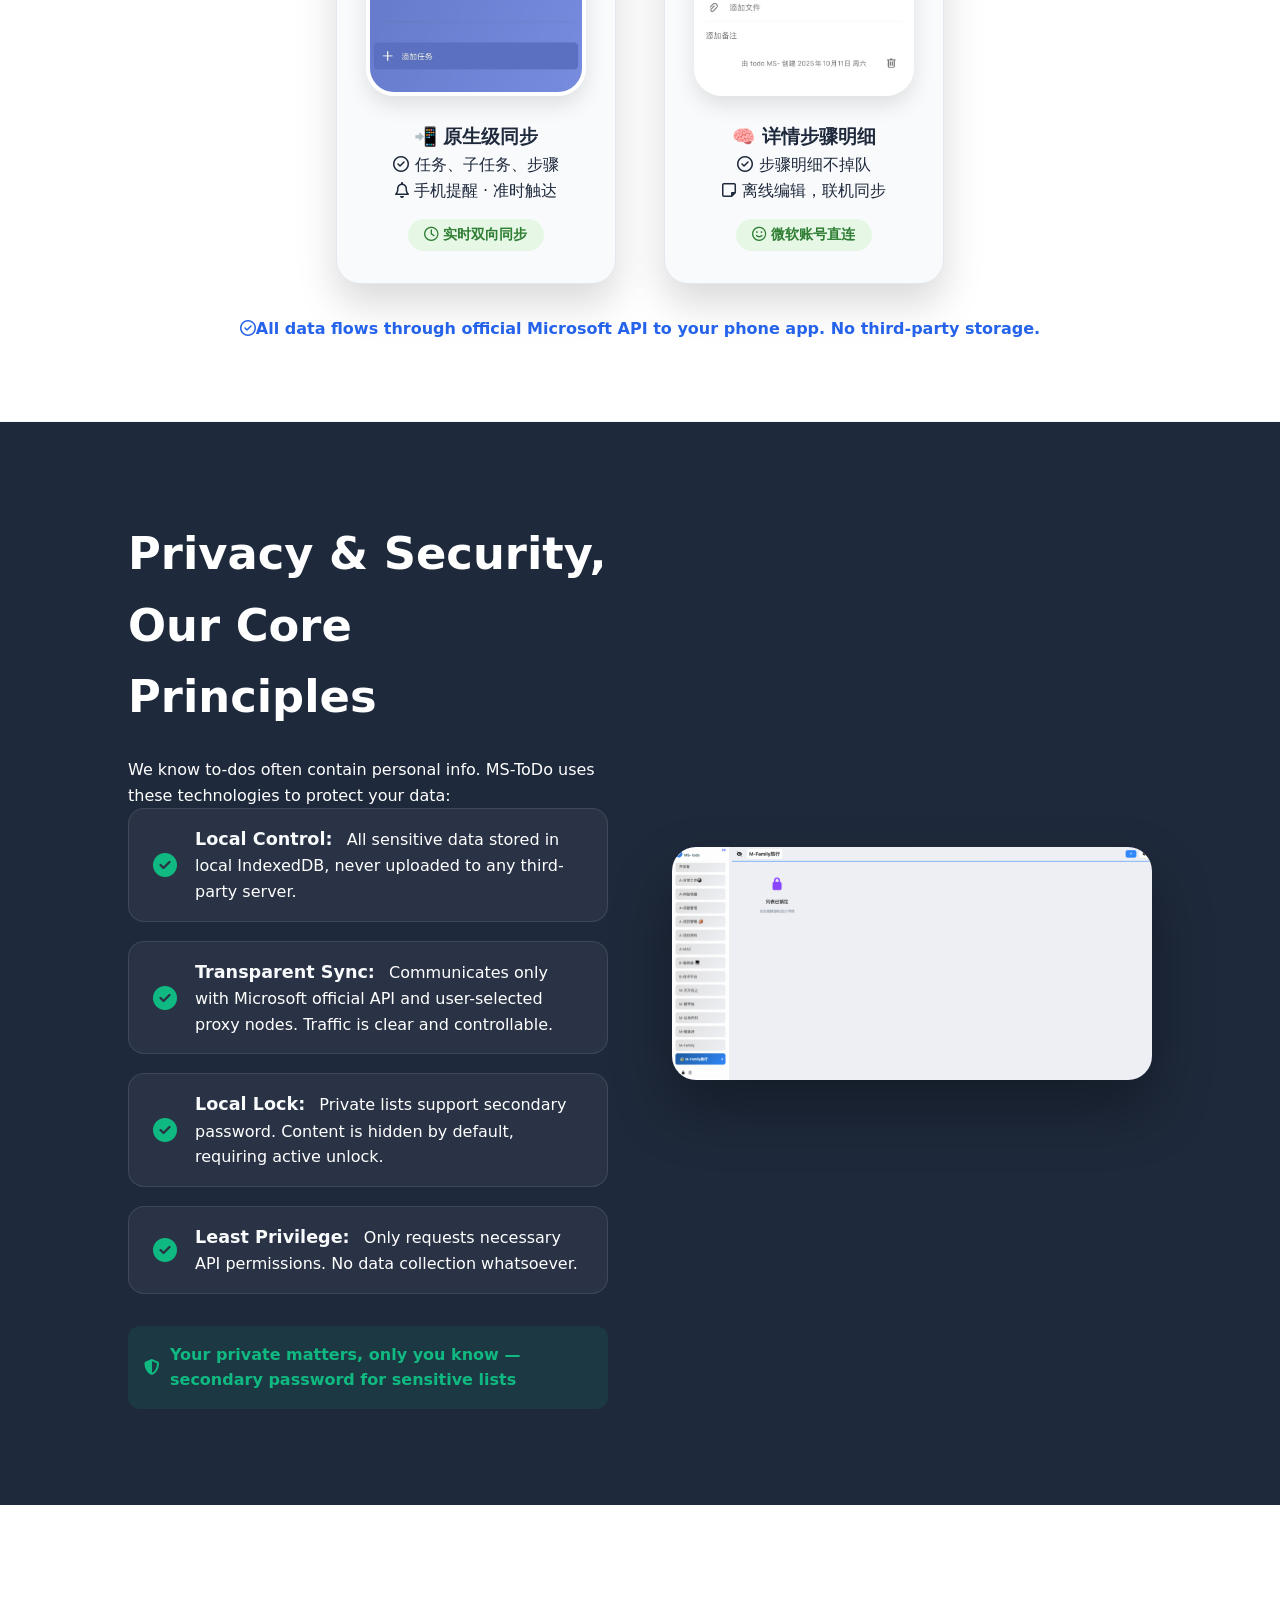
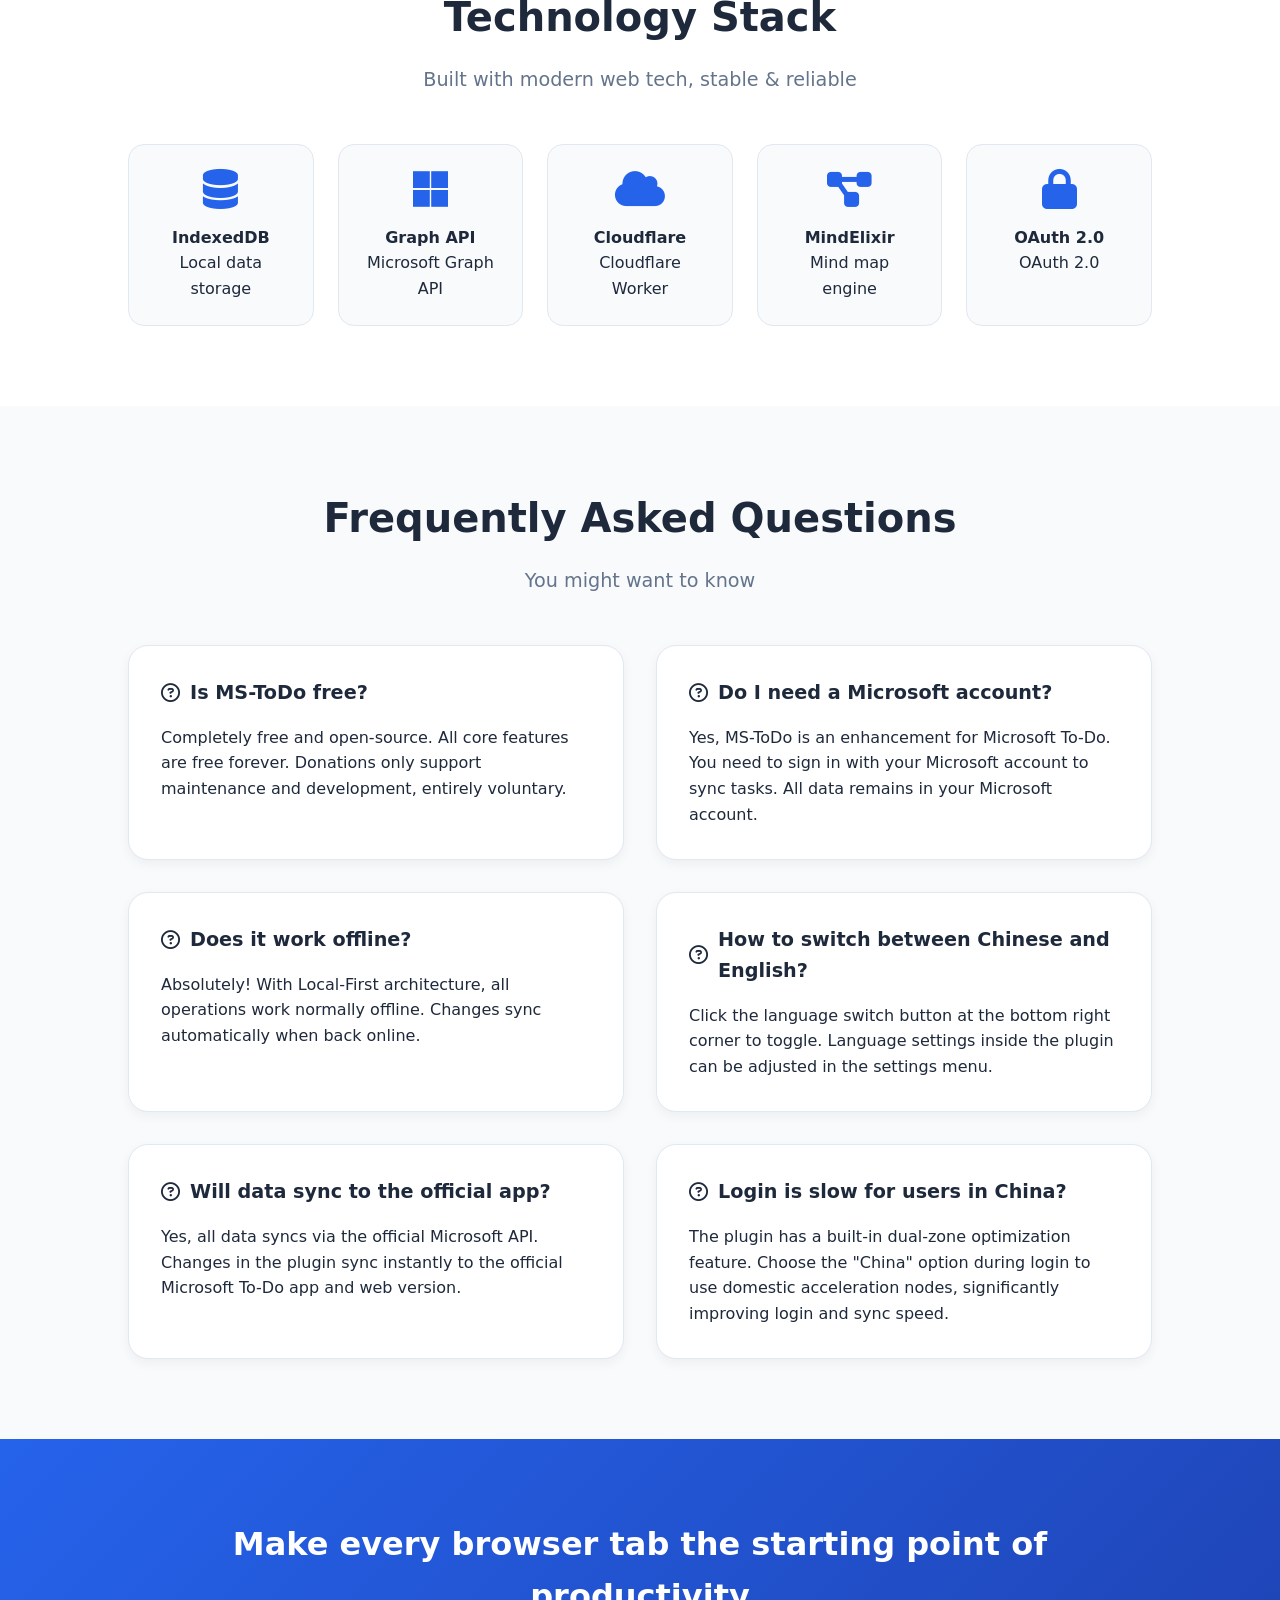
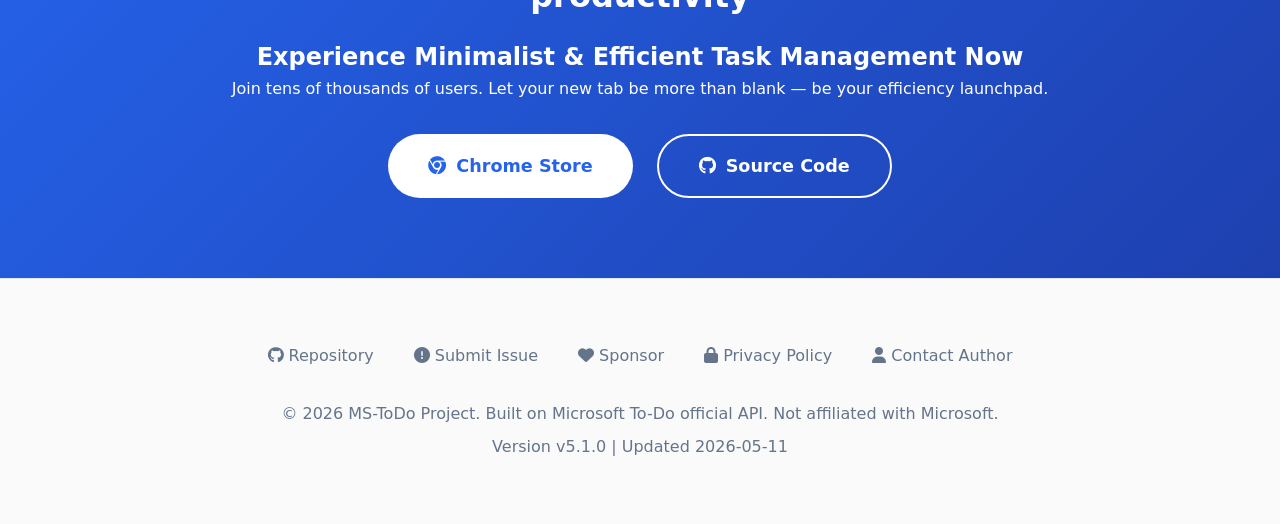
==== commit b1226390: "用户100+" ====
--- a/index.html
+++ b/index.html
@@ -65,7 +65,7 @@
             <div class="stat-label" data-i18n="stat-rating">用户评分</div>
         </div>
         <div class="stat-item">
-            <div class="stat-number">60+</div>
+            <div class="stat-number">100+</div>
             <div class="stat-label" data-i18n="stat-users">活跃用户</div>
         </div>
         <div class="stat-item">
@@ -353,7 +353,7 @@
         <a href="https://github.com/cuifuq7" target="_blank"><i class="fa-solid fa-user"></i> <span data-i18n="footer-contact">联系作者</span></a>
     </div>
     <p class="footer-copyright">&copy; 2026 MS-ToDo Project. <span data-i18n="footer-copy">基于 Microsoft To Do 官方 API 构建，与微软公司无附属关系。</span></p>
-    <p class="footer-copyright" style="margin-top: 0.5rem;" data-i18n="footer-version">当前版本 v5.0.0 | 更新于 2026-04-02</p>
+    <p class="footer-copyright" style="margin-top: 0.5rem;" data-i18n="footer-version">当前版本 v5.1.0 | 更新于 2026-05-11</p>
 </footer>
 
 <script>
@@ -486,7 +486,7 @@
             'footer-contact': '联系作者',
             'footer-privacy': '隐私政策',
             'footer-copy': '基于 Microsoft To Do 官方 API 构建，与微软公司无附属关系。',
-            'footer-version': '当前版本 v5.0.0 | 更新于 2026-04-02',
+            'footer-version': '当前版本 v5.1.0 | 更新于 2026-05-11',
             'privacy-title': '隐私政策',
             'privacy-updated': '最后更新：2026年3月19日'
         },
@@ -617,7 +617,7 @@
             'footer-contact': 'Contact Author',
             'footer-privacy': 'Privacy Policy',
             'footer-copy': 'Built on Microsoft To-Do official API. Not affiliated with Microsoft.',
-            'footer-version': 'Version v5.0.0 | Updated 2026-04-02',
+            'footer-version': 'Version v5.1.0 | Updated 2026-05-11',
             'privacy-title': 'Privacy Policy',
             'privacy-updated': 'Last updated: March 19, 2026'
         }
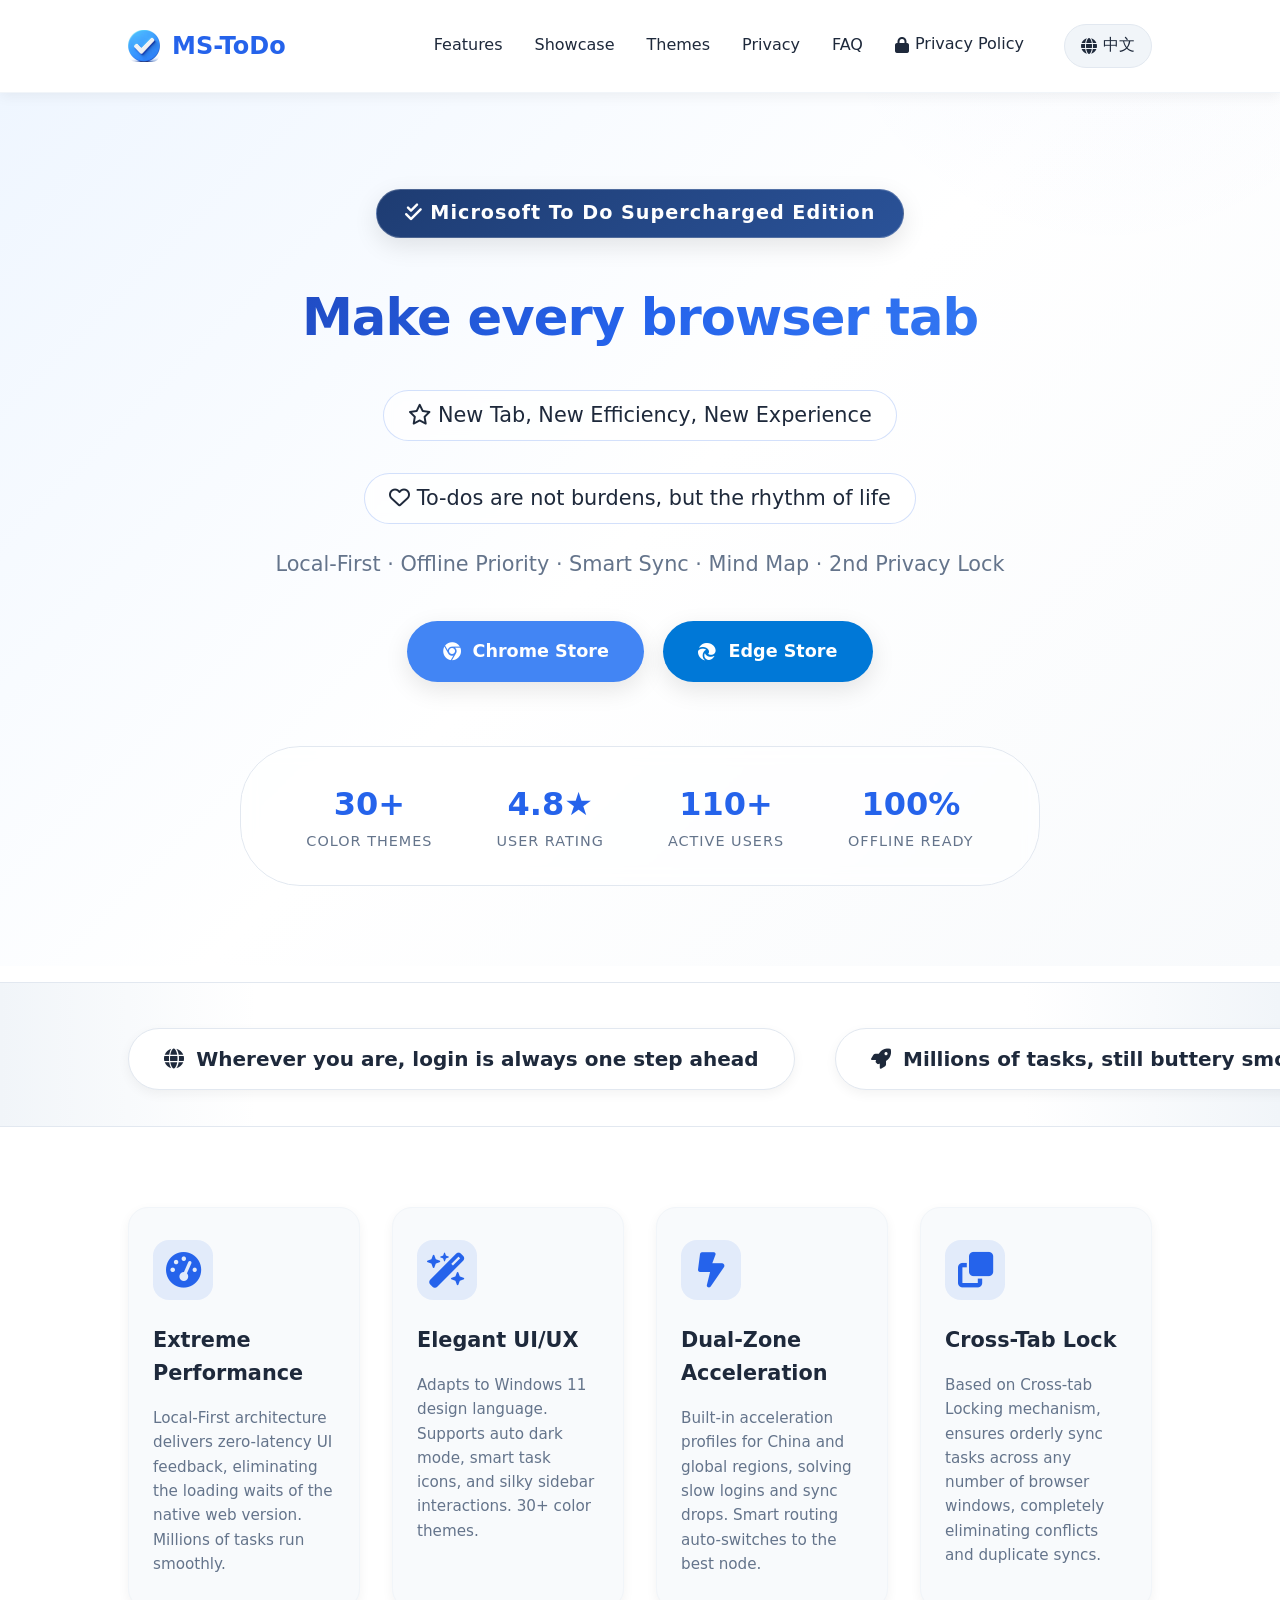
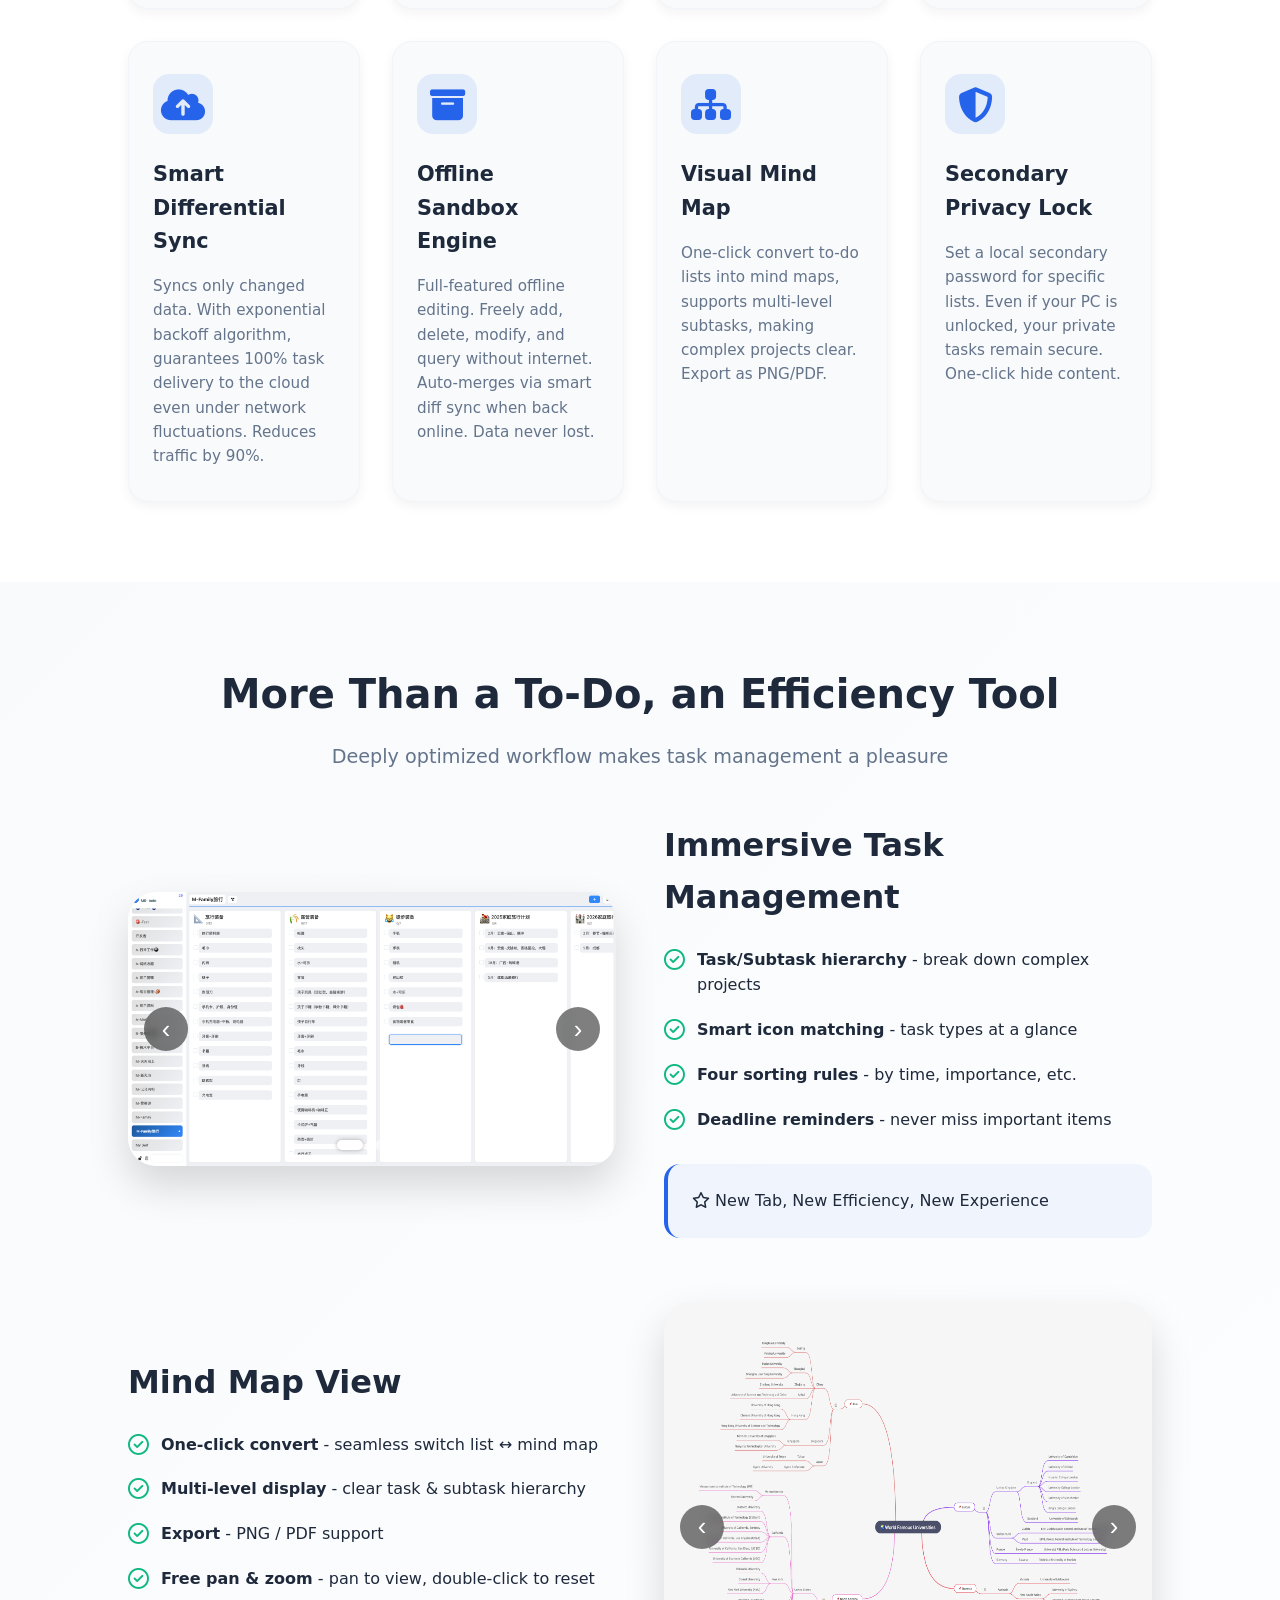
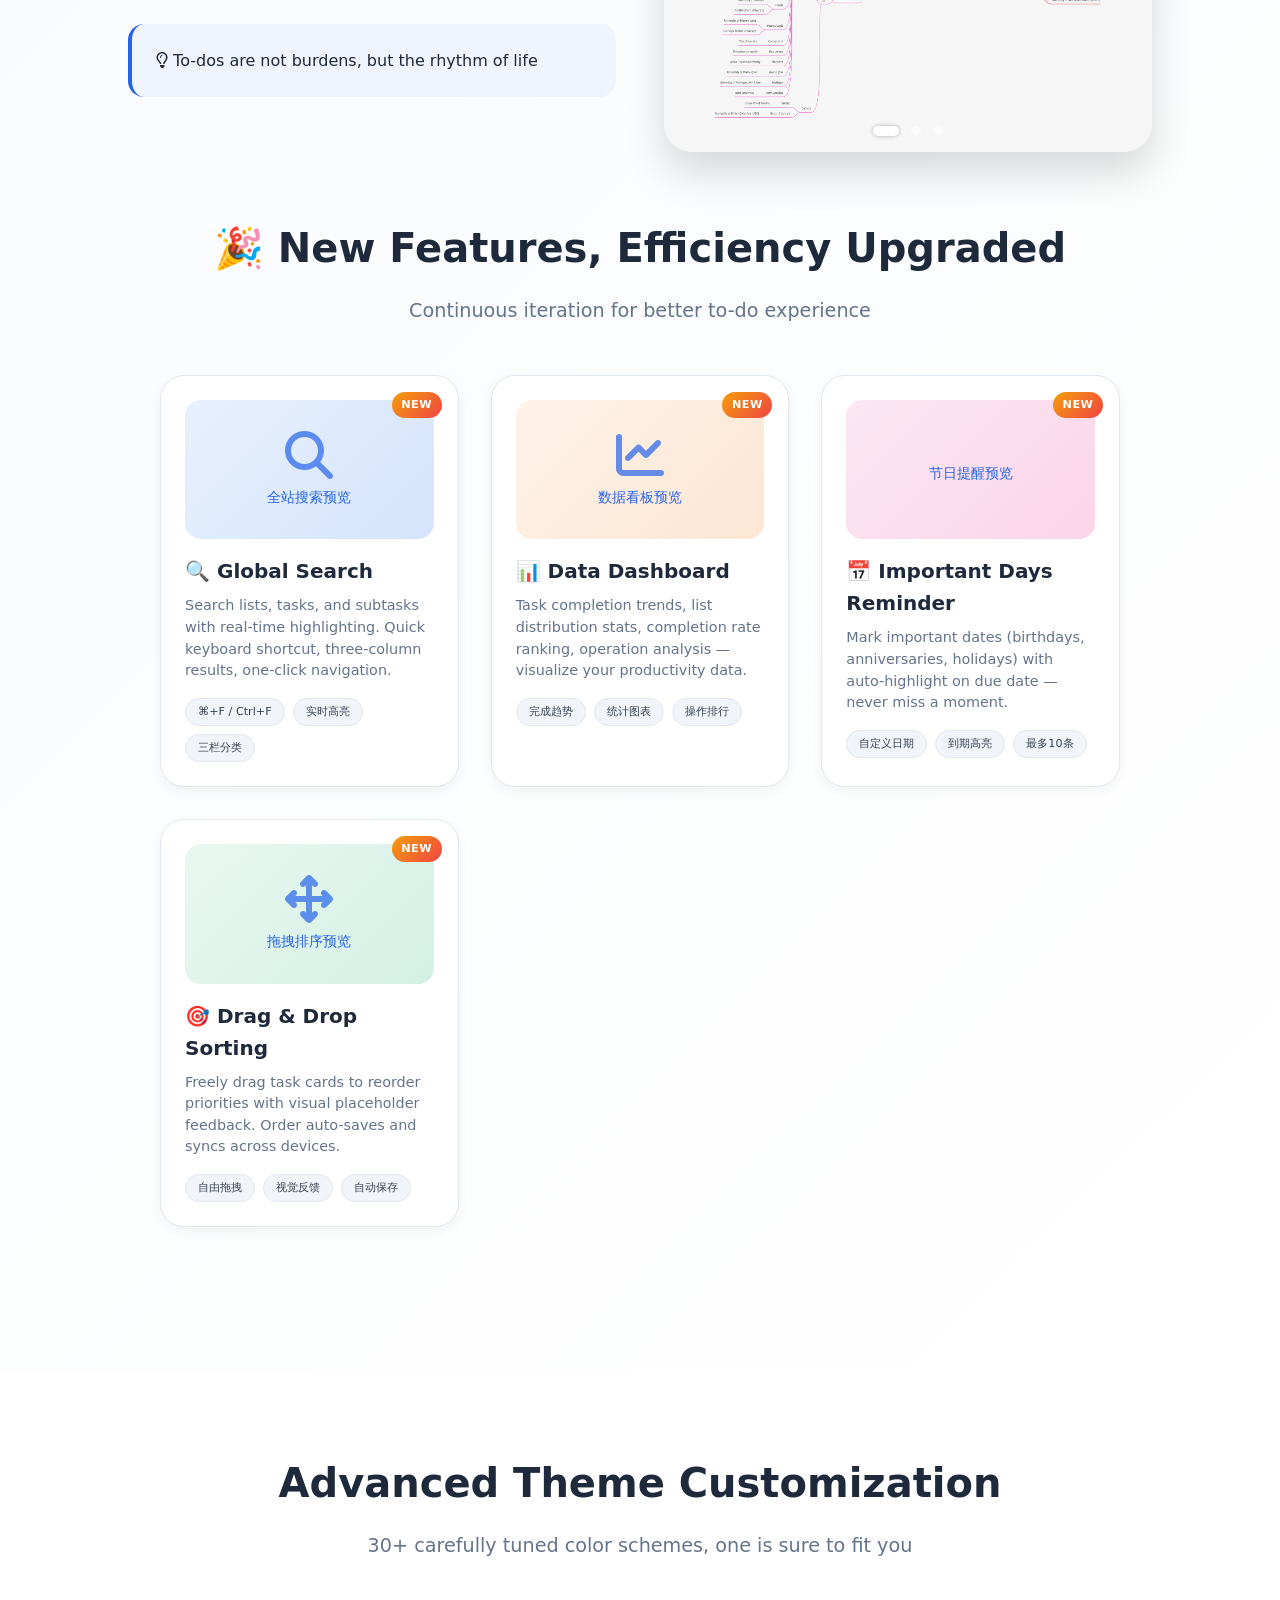
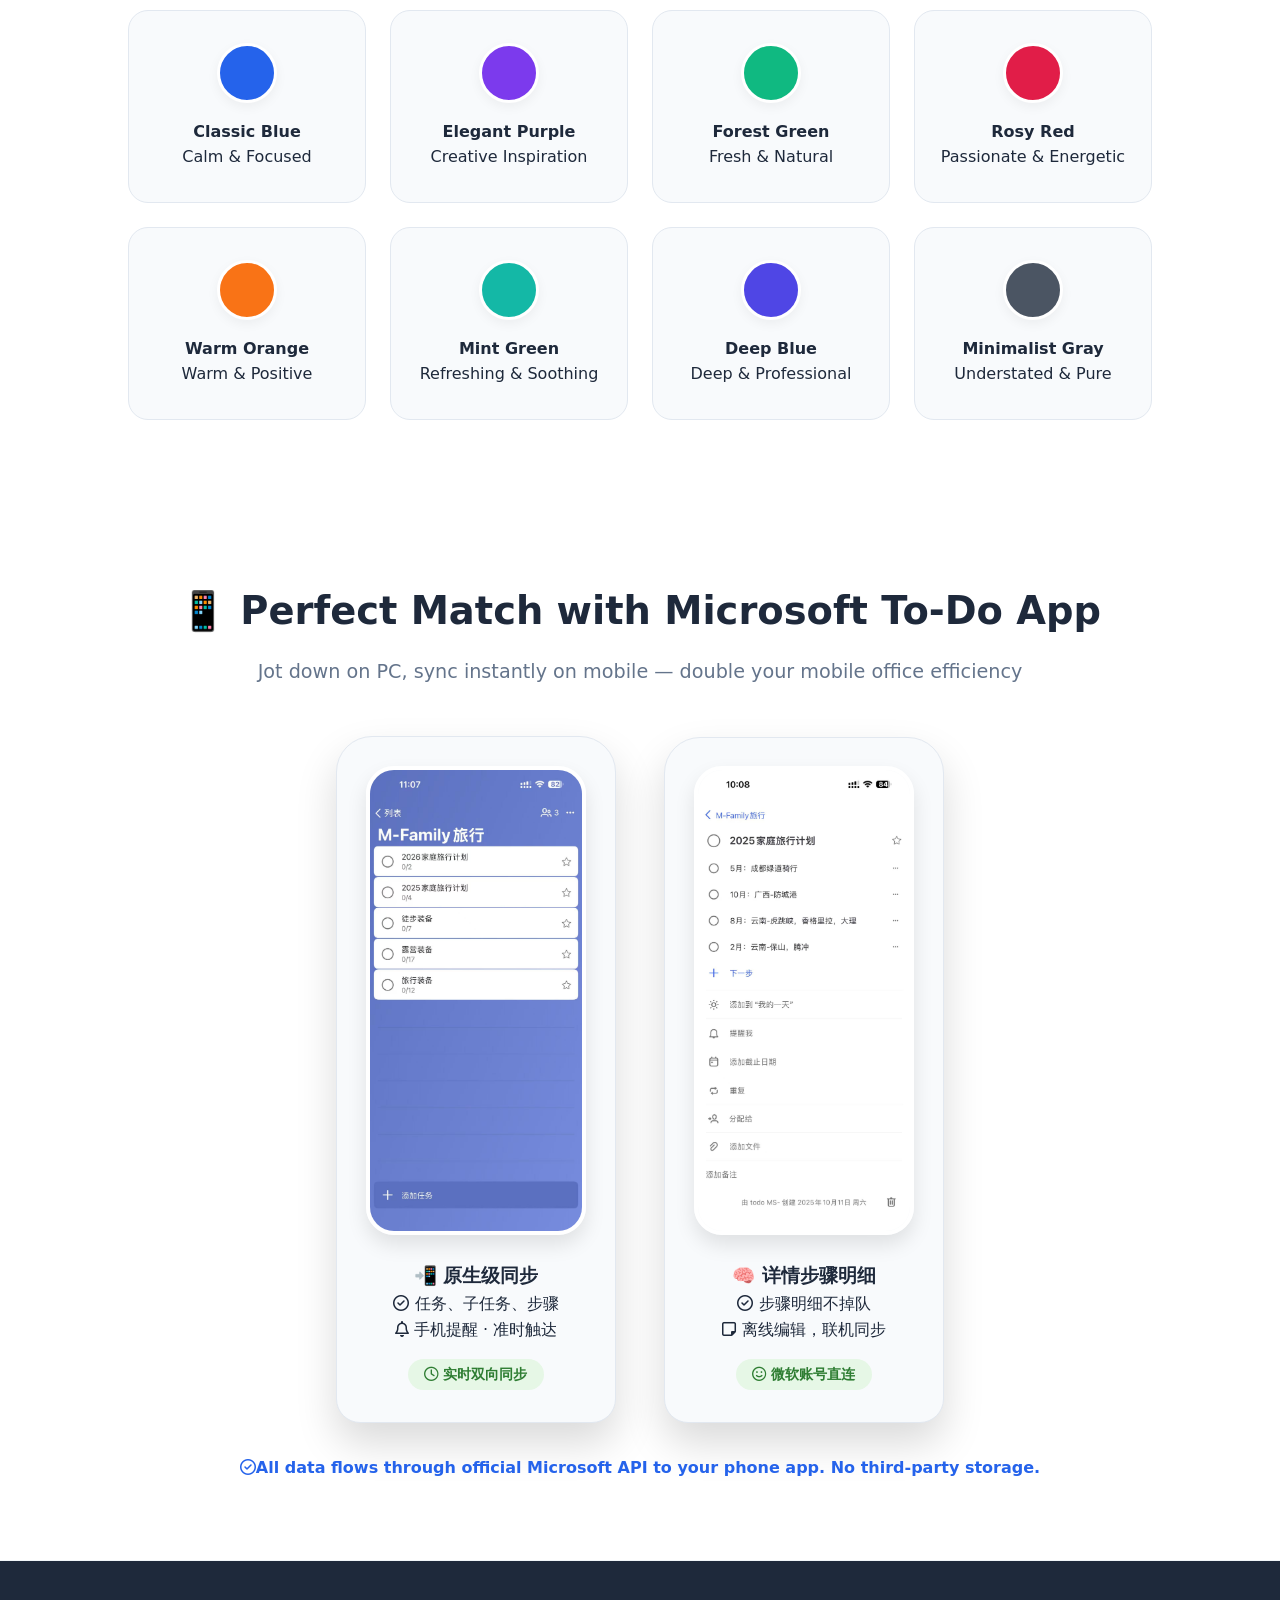
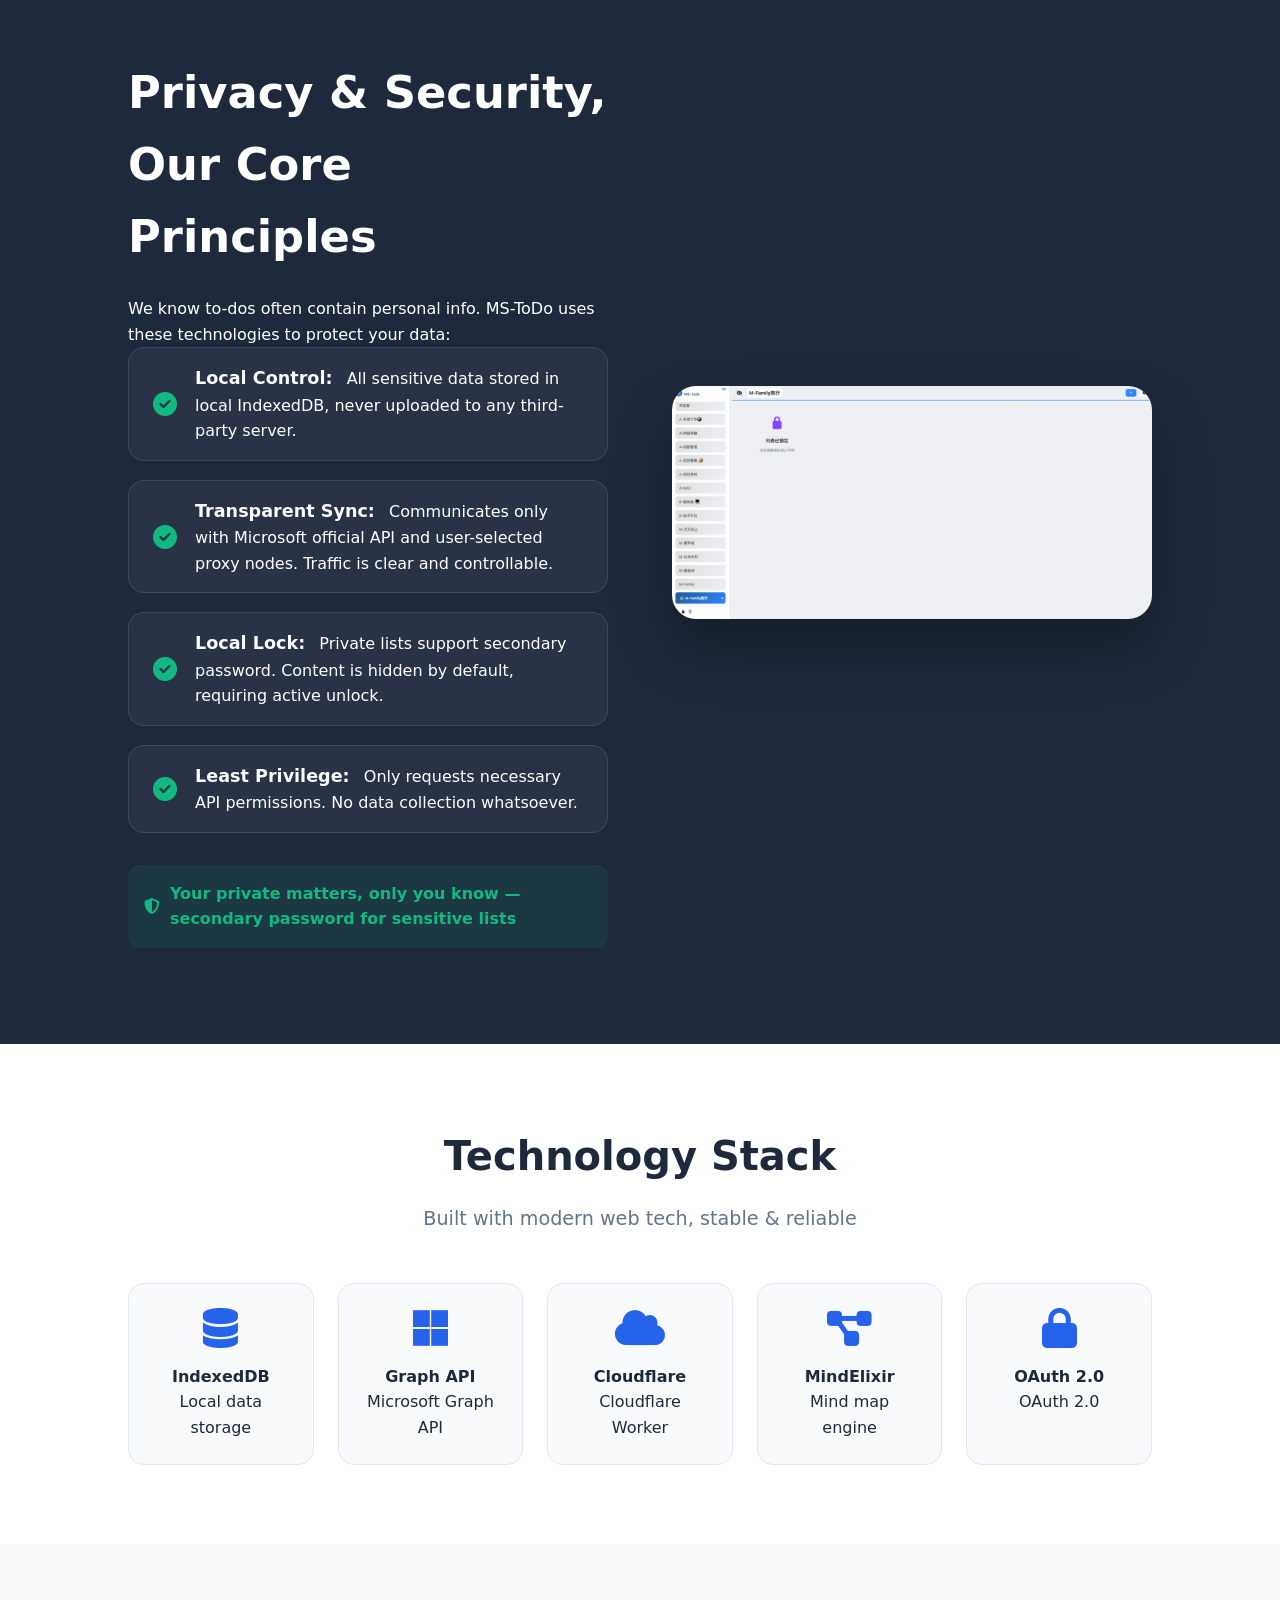
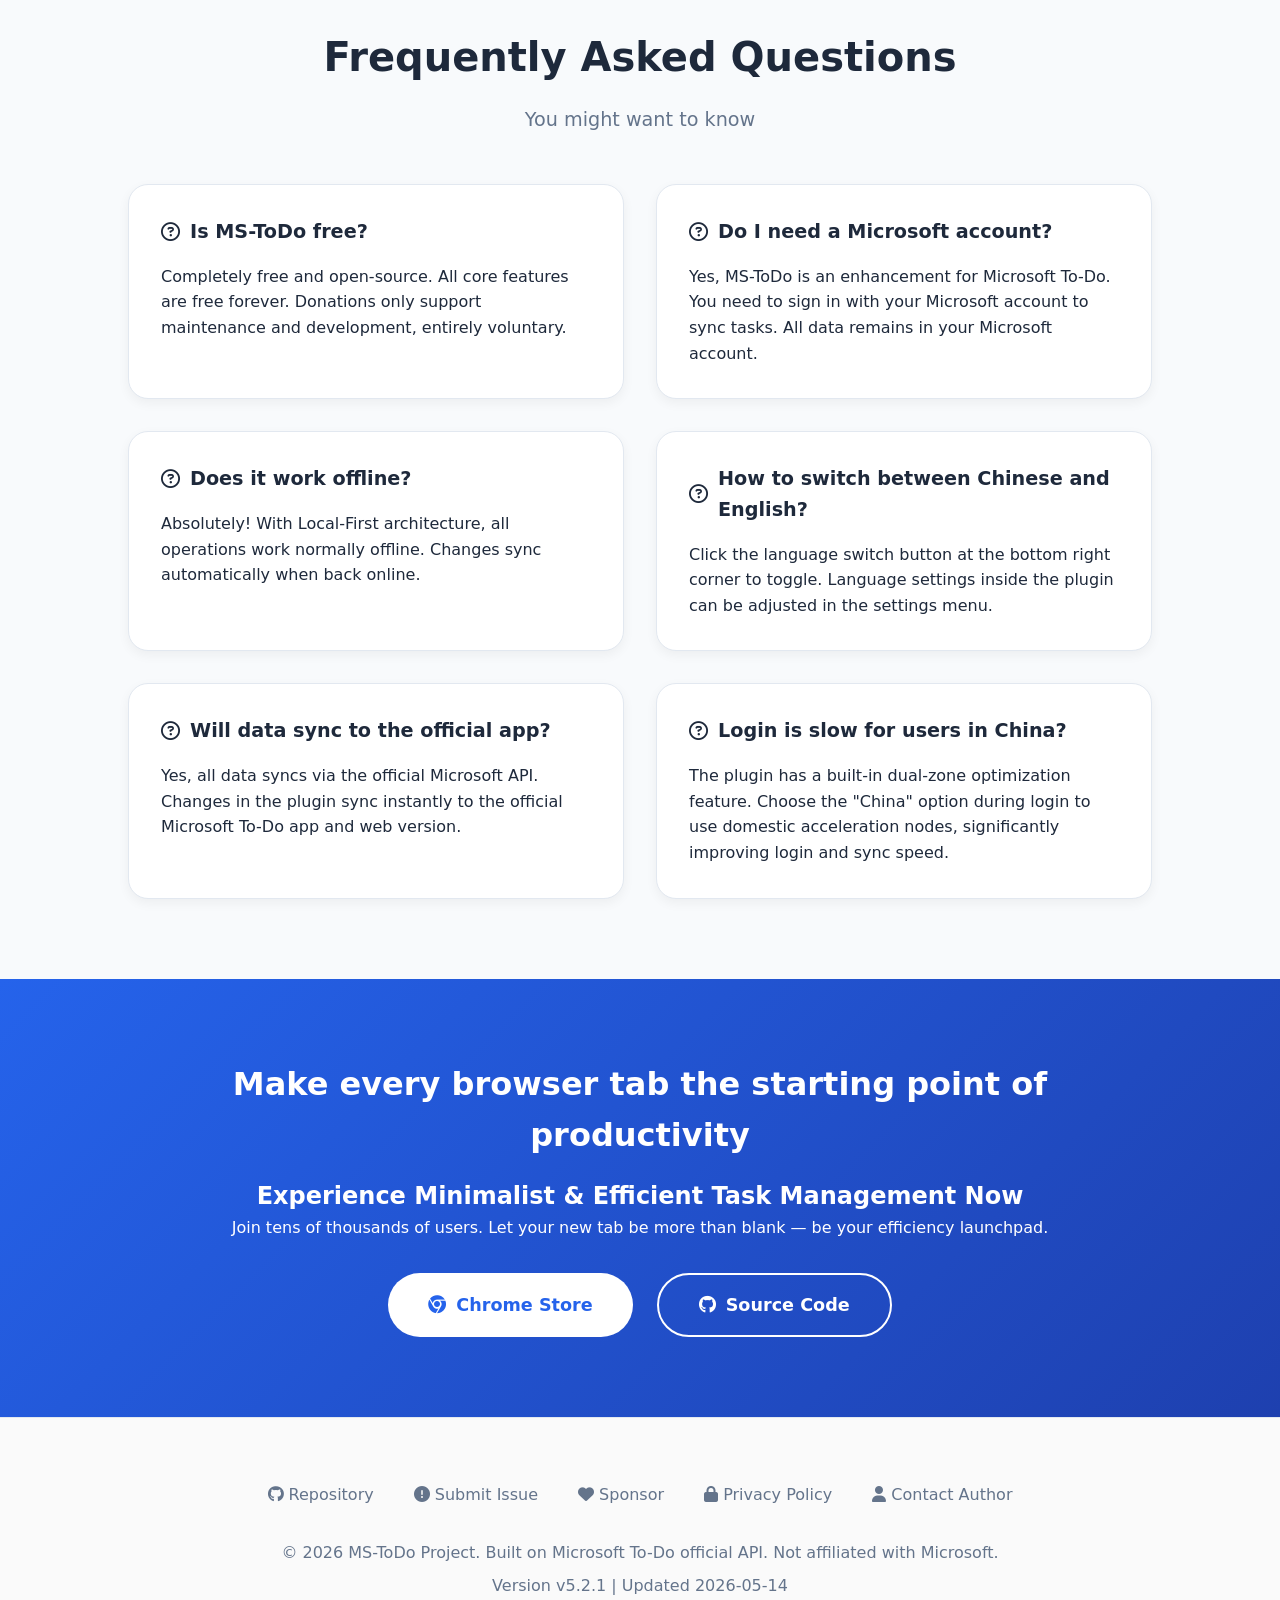
==== commit a91193b6: "新增新功能" ====
--- a/index.html
+++ b/index.html
@@ -65,7 +65,7 @@
             <div class="stat-label" data-i18n="stat-rating">用户评分</div>
         </div>
         <div class="stat-item">
-            <div class="stat-number">100+</div>
+            <div class="stat-number">110+</div>
             <div class="stat-label" data-i18n="stat-users">活跃用户</div>
         </div>
         <div class="stat-item">
@@ -190,6 +190,90 @@
             <div class="carousel-dots" id="dots2"></div>
         </div>
     </div>
+
+    <!-- ==================== 新增功能展示区 ==================== -->
+    <section class="new-features" id="new-features">
+        <h2 class="section-title" data-i18n="new-features-title">🎉 全新功能，效率再升级</h2>
+        <p class="section-subtitle" data-i18n="new-features-subtitle">持续迭代，只为更好的待办体验</p>
+
+        <div class="new-features-grid">
+            <!-- 功能1：全站搜索 -->
+            <div class="new-feature-card">
+                <div class="feature-img-placeholder">
+                    <div class="placeholder-img">
+                        <i class="fa-solid fa-magnifying-glass"></i>
+                        <span>全站搜索预览</span>
+                    </div>
+                </div>
+                <div class="feature-badge new">NEW</div>
+                <h3 data-i18n="feature-search-title">🔍 全站搜索</h3>
+                <p data-i18n="feature-search-desc">支持搜索列表、任务、子任务，实时高亮匹配内容，键盘快捷键快速唤起，结果三栏分类展示，一键跳转定位。</p>
+                <div class="feature-tags">
+                    <span>⌘+F / Ctrl+F</span>
+                    <span>实时高亮</span>
+                    <span>三栏分类</span>
+                </div>
+            </div>
+
+            <!-- 功能2：数据看板 -->
+            <div class="new-feature-card">
+                <div class="feature-img-placeholder">
+                    <div class="placeholder-img">
+                        <i class="fa-solid fa-chart-line"></i>
+                        <span>数据看板预览</span>
+                    </div>
+                </div>
+                <div class="feature-badge new">NEW</div>
+                <h3 data-i18n="feature-dashboard-title">📊 数据看板</h3>
+                <p data-i18n="feature-dashboard-desc">任务完成趋势图、列表分布统计、完成率排行、操作行为分析，直观掌握你的效率数据。</p>
+                <div class="feature-tags">
+                    <span>完成趋势</span>
+                    <span>统计图表</span>
+                    <span>操作排行</span>
+                </div>
+            </div>
+
+            <!-- 功能3：重要节日提醒 -->
+            <div class="new-feature-card">
+                <div class="feature-img-placeholder">
+                    <div class="placeholder-img">
+                        <i class="fa-solid fa-calendar-star"></i>
+                        <span>节日提醒预览</span>
+                    </div>
+                </div>
+                <div class="feature-badge new">NEW</div>
+                <h3 data-i18n="feature-days-title">📅 重要节日提醒</h3>
+                <p data-i18n="feature-days-desc">自定义标记重要日期（生日、纪念日、节假日），到期自动高亮提醒，不错过任何重要时刻。</p>
+                <div class="feature-tags">
+                    <span>自定义日期</span>
+                    <span>到期高亮</span>
+                    <span>最多10条</span>
+                </div>
+            </div>
+
+            <!-- 功能4：拖拽排序 -->
+            <div class="new-feature-card">
+                <div class="feature-img-placeholder">
+                    <div class="placeholder-img">
+                        <i class="fa-solid fa-arrows-up-down-left-right"></i>
+                        <span>拖拽排序预览</span>
+                    </div>
+                </div>
+                <div class="feature-badge new">NEW</div>
+                <h3 data-i18n="feature-drag-title">🎯 拖拽排序</h3>
+                <p data-i18n="feature-drag-desc">任务卡片自由拖拽排序，手动调整优先级，拖拽占位符视觉反馈，顺序自动保存同步。</p>
+                <div class="feature-tags">
+                    <span>自由拖拽</span>
+                    <span>视觉反馈</span>
+                    <span>自动保存</span>
+                </div>
+            </div>
+        </div>
+    </section>
+
+
+
+
 </section>
 
 <section class="theme-showcase" id="theme">
@@ -353,7 +437,7 @@
         <a href="https://github.com/cuifuq7" target="_blank"><i class="fa-solid fa-user"></i> <span data-i18n="footer-contact">联系作者</span></a>
     </div>
     <p class="footer-copyright">&copy; 2026 MS-ToDo Project. <span data-i18n="footer-copy">基于 Microsoft To Do 官方 API 构建，与微软公司无附属关系。</span></p>
-    <p class="footer-copyright" style="margin-top: 0.5rem;" data-i18n="footer-version">当前版本 v5.1.0 | 更新于 2026-05-11</p>
+    <p class="footer-copyright" style="margin-top: 0.5rem;" data-i18n="footer-version">当前版本 v5.2.1 | 更新于 2026-05-14</p>
 </footer>
 
 <script>
@@ -486,9 +570,20 @@
             'footer-contact': '联系作者',
             'footer-privacy': '隐私政策',
             'footer-copy': '基于 Microsoft To Do 官方 API 构建，与微软公司无附属关系。',
-            'footer-version': '当前版本 v5.1.0 | 更新于 2026-05-11',
+            'footer-version': '当前版本 v5.2.1 | 更新于 2026-05-14',
             'privacy-title': '隐私政策',
-            'privacy-updated': '最后更新：2026年3月19日'
+            'privacy-updated': '最后更新：2026年3月19日',
+            'new-features-title': '🎉 全新功能，效率再升级',
+            'new-features-subtitle': '持续迭代，只为更好的待办体验',
+            'feature-search-title': '🔍 全站搜索',
+            'feature-search-desc': '支持搜索列表、任务、子任务，实时高亮匹配内容，键盘快捷键快速唤起，结果三栏分类展示，一键跳转定位。',
+            'feature-dashboard-title': '📊 数据看板',
+            'feature-dashboard-desc': '任务完成趋势图、列表分布统计、完成率排行、操作行为分析，直观掌握你的效率数据。',
+            'feature-days-title': '📅 重要节日提醒',
+            'feature-days-desc': '自定义标记重要日期（生日、纪念日、节假日），到期自动高亮提醒，不错过任何重要时刻。',
+            'feature-drag-title': '🎯 拖拽排序',
+            'feature-drag-desc': '任务卡片自由拖拽排序，手动调整优先级，拖拽占位符视觉反馈，顺序自动保存同步。'
+
         },
         'en': {
             'nav-features': 'Features',
@@ -617,9 +712,19 @@
             'footer-contact': 'Contact Author',
             'footer-privacy': 'Privacy Policy',
             'footer-copy': 'Built on Microsoft To-Do official API. Not affiliated with Microsoft.',
-            'footer-version': 'Version v5.1.0 | Updated 2026-05-11',
+            'footer-version': 'Version v5.2.1 | Updated 2026-05-14',
             'privacy-title': 'Privacy Policy',
-            'privacy-updated': 'Last updated: March 19, 2026'
+            'privacy-updated': 'Last updated: March 19, 2026',
+            'new-features-title': '🎉 New Features, Efficiency Upgraded',
+            'new-features-subtitle': 'Continuous iteration for better to-do experience',
+            'feature-search-title': '🔍 Global Search',
+            'feature-search-desc': 'Search lists, tasks, and subtasks with real-time highlighting. Quick keyboard shortcut, three-column results, one-click navigation.',
+            'feature-dashboard-title': '📊 Data Dashboard',
+            'feature-dashboard-desc': 'Task completion trends, list distribution stats, completion rate ranking, operation analysis — visualize your productivity data.',
+            'feature-days-title': '📅 Important Days Reminder',
+            'feature-days-desc': 'Mark important dates (birthdays, anniversaries, holidays) with auto-highlight on due date — never miss a moment.',
+            'feature-drag-title': '🎯 Drag & Drop Sorting',
+            'feature-drag-desc': 'Freely drag task cards to reorder priorities with visual placeholder feedback. Order auto-saves and syncs across devices.'
         }
     };
 
--- a/css/page.css
+++ b/css/page.css
@@ -932,4 +932,146 @@
     #dynamic-slogan { font-size: 2.2rem; }
     .features { grid-template-columns: 1fr; }
     .carousel-btn { width: 36px; height: 36px; font-size: 1.2rem; }
+}
+
+/* ==================== 新增功能展示区样式 ==================== */
+
+.new-features {
+    max-width: 1280px;
+    margin: 4rem auto;
+    padding: 0 2rem;
+}
+
+.new-features-grid {
+    display: grid;
+    grid-template-columns: repeat(auto-fit, minmax(280px, 1fr));
+    gap: 2rem;
+    margin-top: 2rem;
+}
+
+.new-feature-card {
+    background: var(--card-bg, #ffffff);
+    border-radius: 24px;
+    padding: 1.5rem;
+    position: relative;
+    transition: all 0.3s ease;
+    border: 1px solid var(--gray-200, #e5e7eb);
+    box-shadow: 0 4px 12px rgba(0, 0, 0, 0.05);
+}
+
+.new-feature-card:hover {
+    transform: translateY(-4px);
+    box-shadow: 0 20px 30px -12px rgba(0, 0, 0, 0.15);
+    border-color: var(--primary-color, #2563eb);
+}
+
+.feature-img-placeholder {
+    margin-bottom: 1rem;
+    border-radius: 16px;
+    overflow: hidden;
+    background: linear-gradient(135deg, #f0f9ff 0%, #e0f2fe 100%);
+}
+
+.placeholder-img {
+    aspect-ratio: 16 / 9;
+    display: flex;
+    flex-direction: column;
+    align-items: center;
+    justify-content: center;
+    gap: 0.5rem;
+    color: var(--primary-color, #2563eb);
+    font-size: 0.85rem;
+    font-weight: 500;
+}
+
+.placeholder-img i {
+    font-size: 3rem;
+    opacity: 0.7;
+}
+
+/* 各功能卡片不同渐变背景 */
+.new-feature-card:nth-child(1) .feature-img-placeholder {
+    background: linear-gradient(135deg, #e8f0fe 0%, #d4e4fc 100%);
+}
+.new-feature-card:nth-child(2) .feature-img-placeholder {
+    background: linear-gradient(135deg, #fef3e8 0%, #fde6d4 100%);
+}
+.new-feature-card:nth-child(3) .feature-img-placeholder {
+    background: linear-gradient(135deg, #fce7f3 0%, #fbd5e8 100%);
+}
+.new-feature-card:nth-child(4) .feature-img-placeholder {
+    background: linear-gradient(135deg, #e8f8f0 0%, #d4f0e4 100%);
+}
+
+.feature-badge {
+    position: absolute;
+    top: 1rem;
+    right: 1rem;
+    background: linear-gradient(135deg, #f59e0b, #ef4444);
+    color: white;
+    font-size: 0.7rem;
+    font-weight: 600;
+    padding: 0.25rem 0.6rem;
+    border-radius: 20px;
+    letter-spacing: 0.5px;
+}
+
+.new-feature-card h3 {
+    font-size: 1.25rem;
+    margin: 0.75rem 0 0.5rem;
+    color: var(--text-dark, #111827);
+}
+
+.new-feature-card p {
+    color: var(--text-light, #4b5563);
+    font-size: 0.9rem;
+    line-height: 1.5;
+    margin-bottom: 1rem;
+}
+
+.feature-tags {
+    display: flex;
+    flex-wrap: wrap;
+    gap: 0.5rem;
+}
+
+.feature-tags span {
+    background: var(--gray-100, #f3f4f6);
+    padding: 0.25rem 0.75rem;
+    border-radius: 20px;
+    font-size: 0.7rem;
+    color: var(--gray-700, #374151);
+    border: 1px solid var(--gray-200, #e5e7eb);
+}
+
+/* 暗色主题适配 */
+.dark-theme .new-feature-card {
+    background: #1f2937;
+    border-color: #374151;
+}
+
+.dark-theme .new-feature-card h3 {
+    color: #f9fafb;
+}
+
+.dark-theme .feature-tags span {
+    background: #374151;
+    color: #e5e7eb;
+    border-color: #4b5563;
+}
+
+/* 移动端适配 */
+@media (max-width: 768px) {
+    .new-features {
+        padding: 0 1rem;
+        margin: 2rem auto;
+    }
+
+    .new-features-grid {
+        gap: 1.25rem;
+    }
+
+    .new-feature-card {
+        padding: 1.25rem;
+    }
 }
